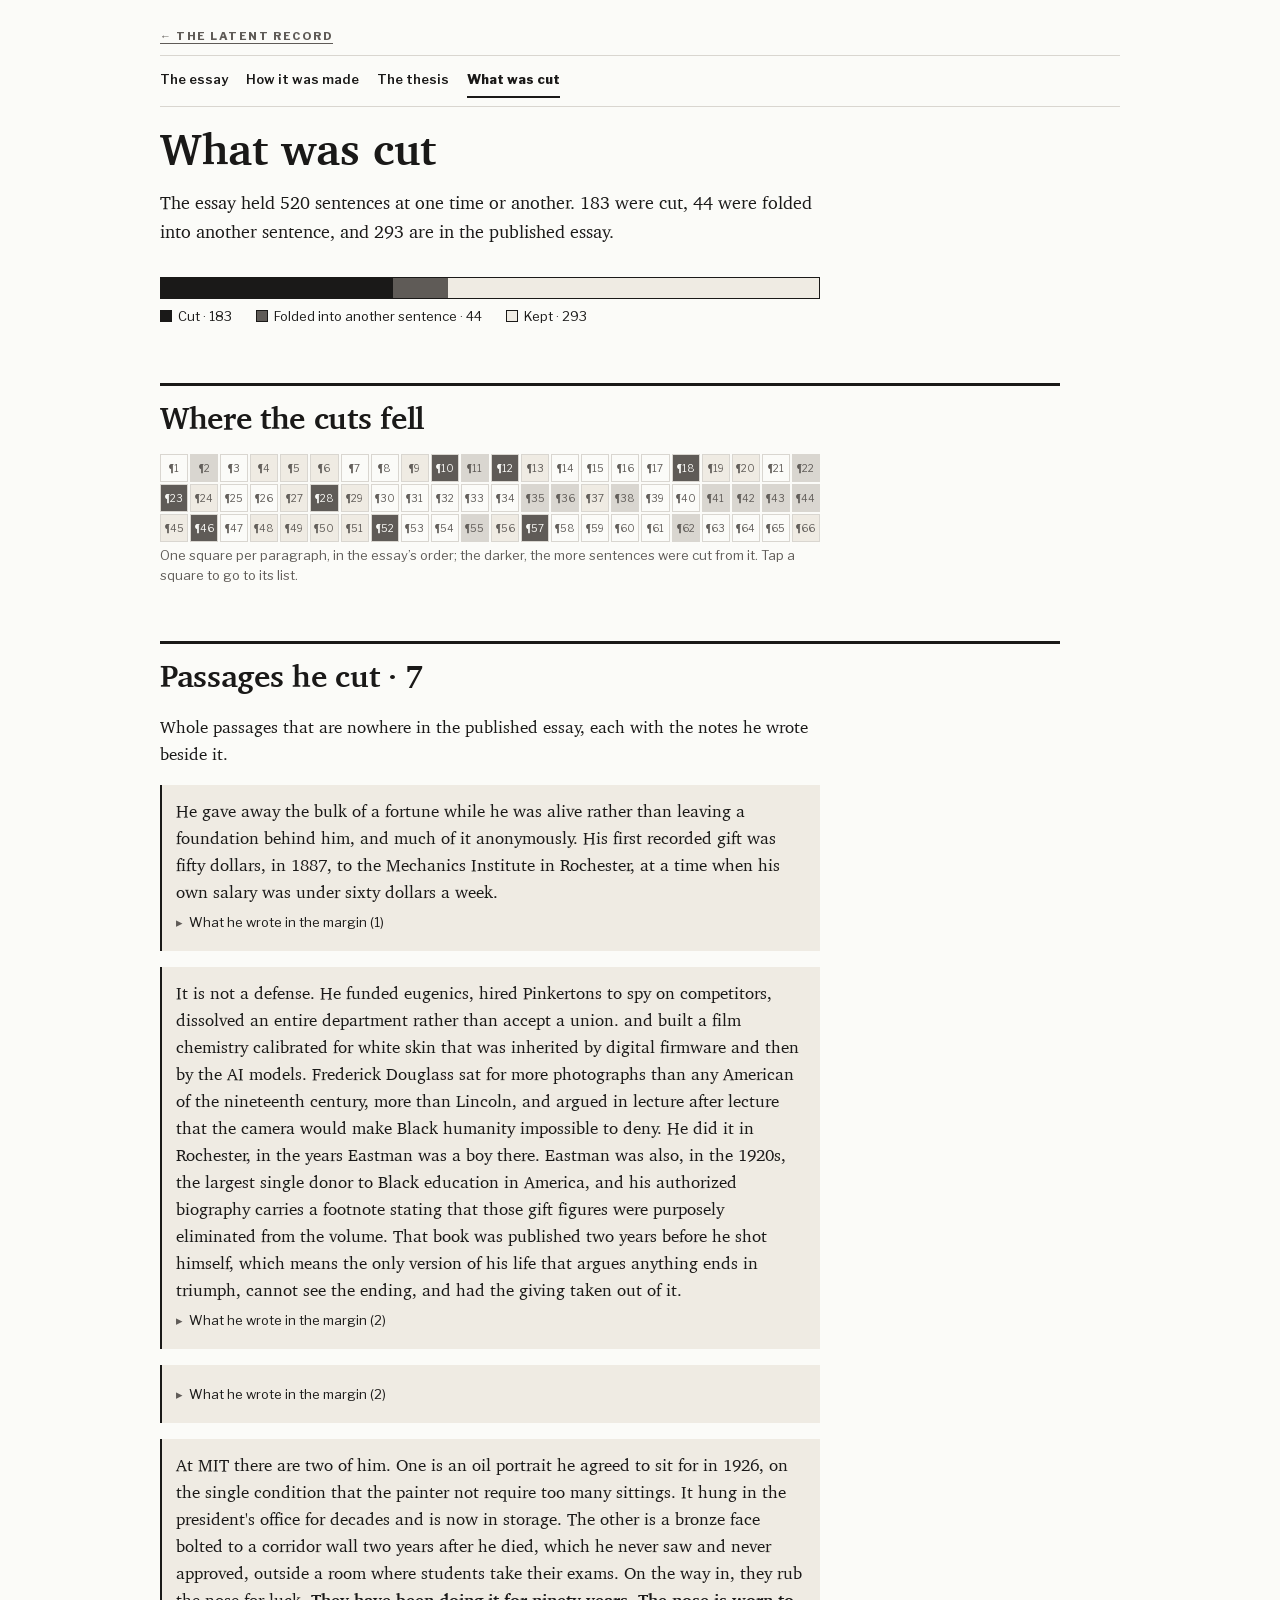
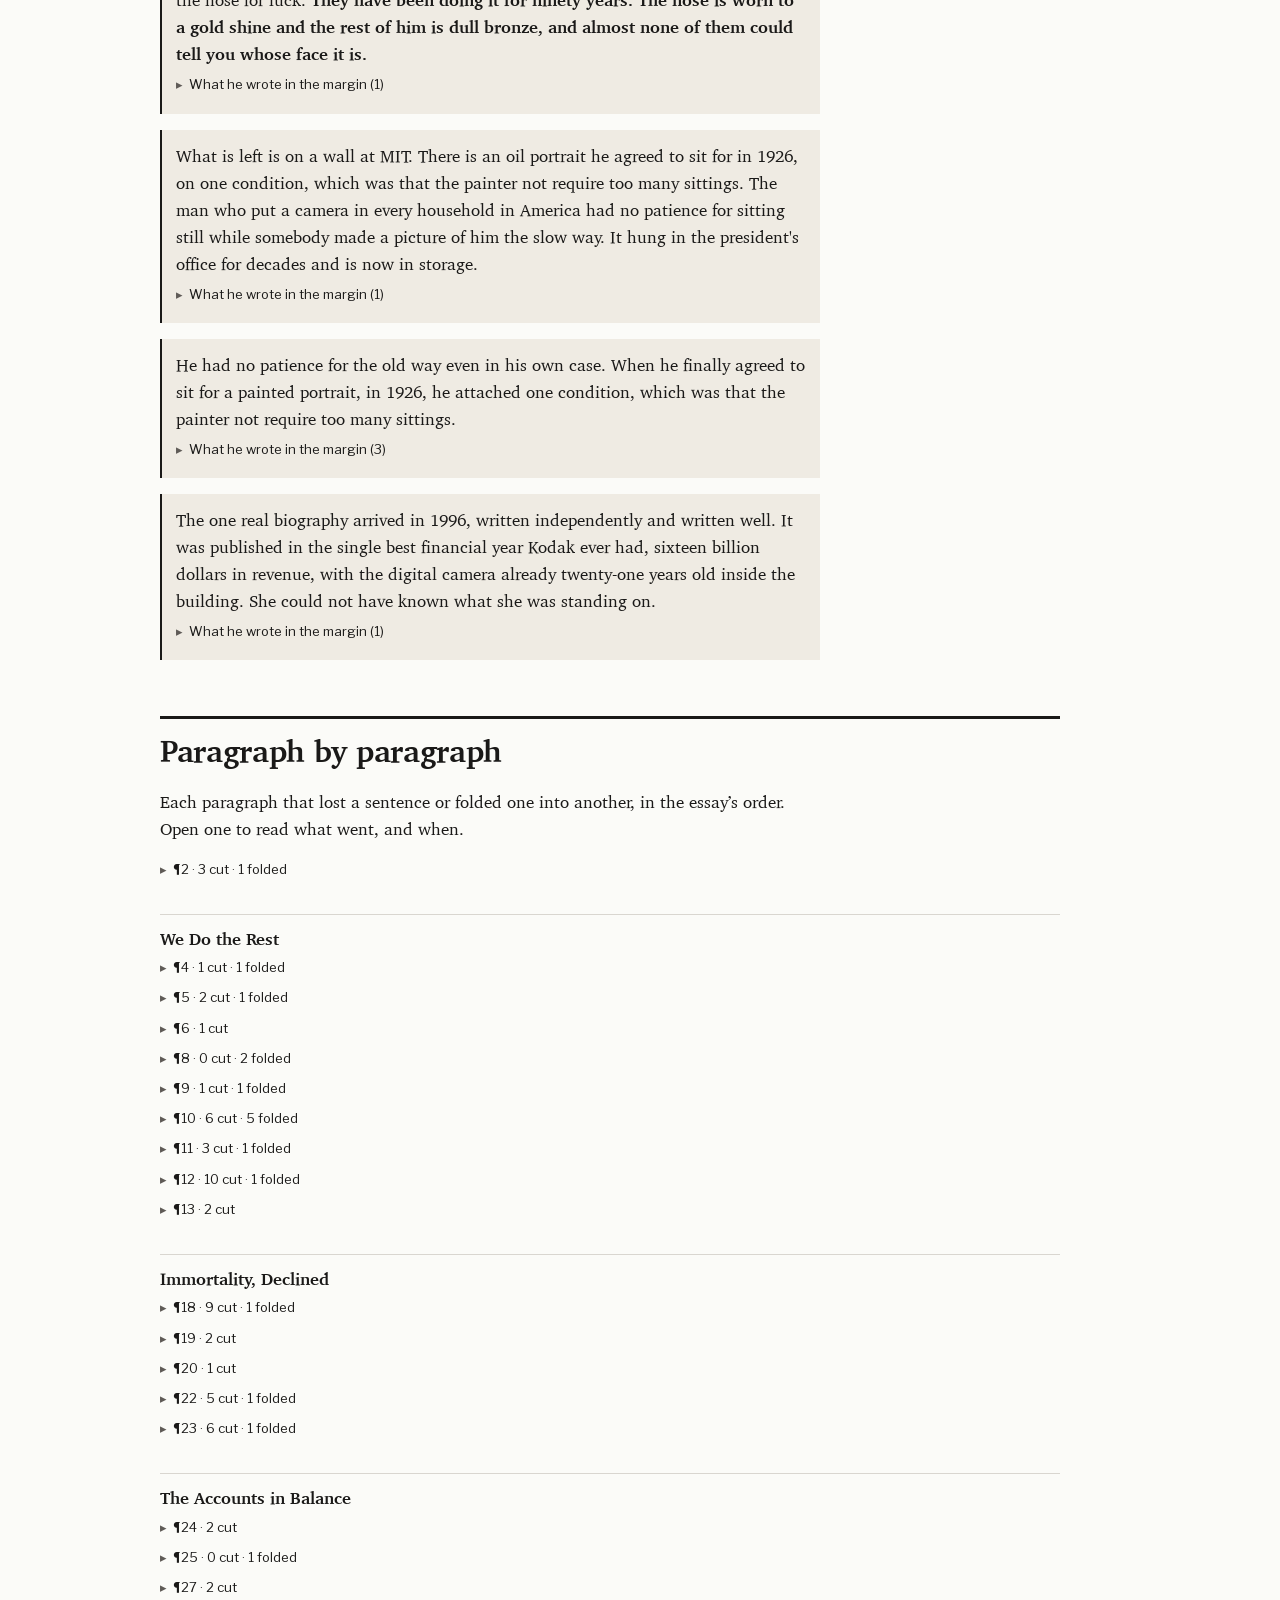
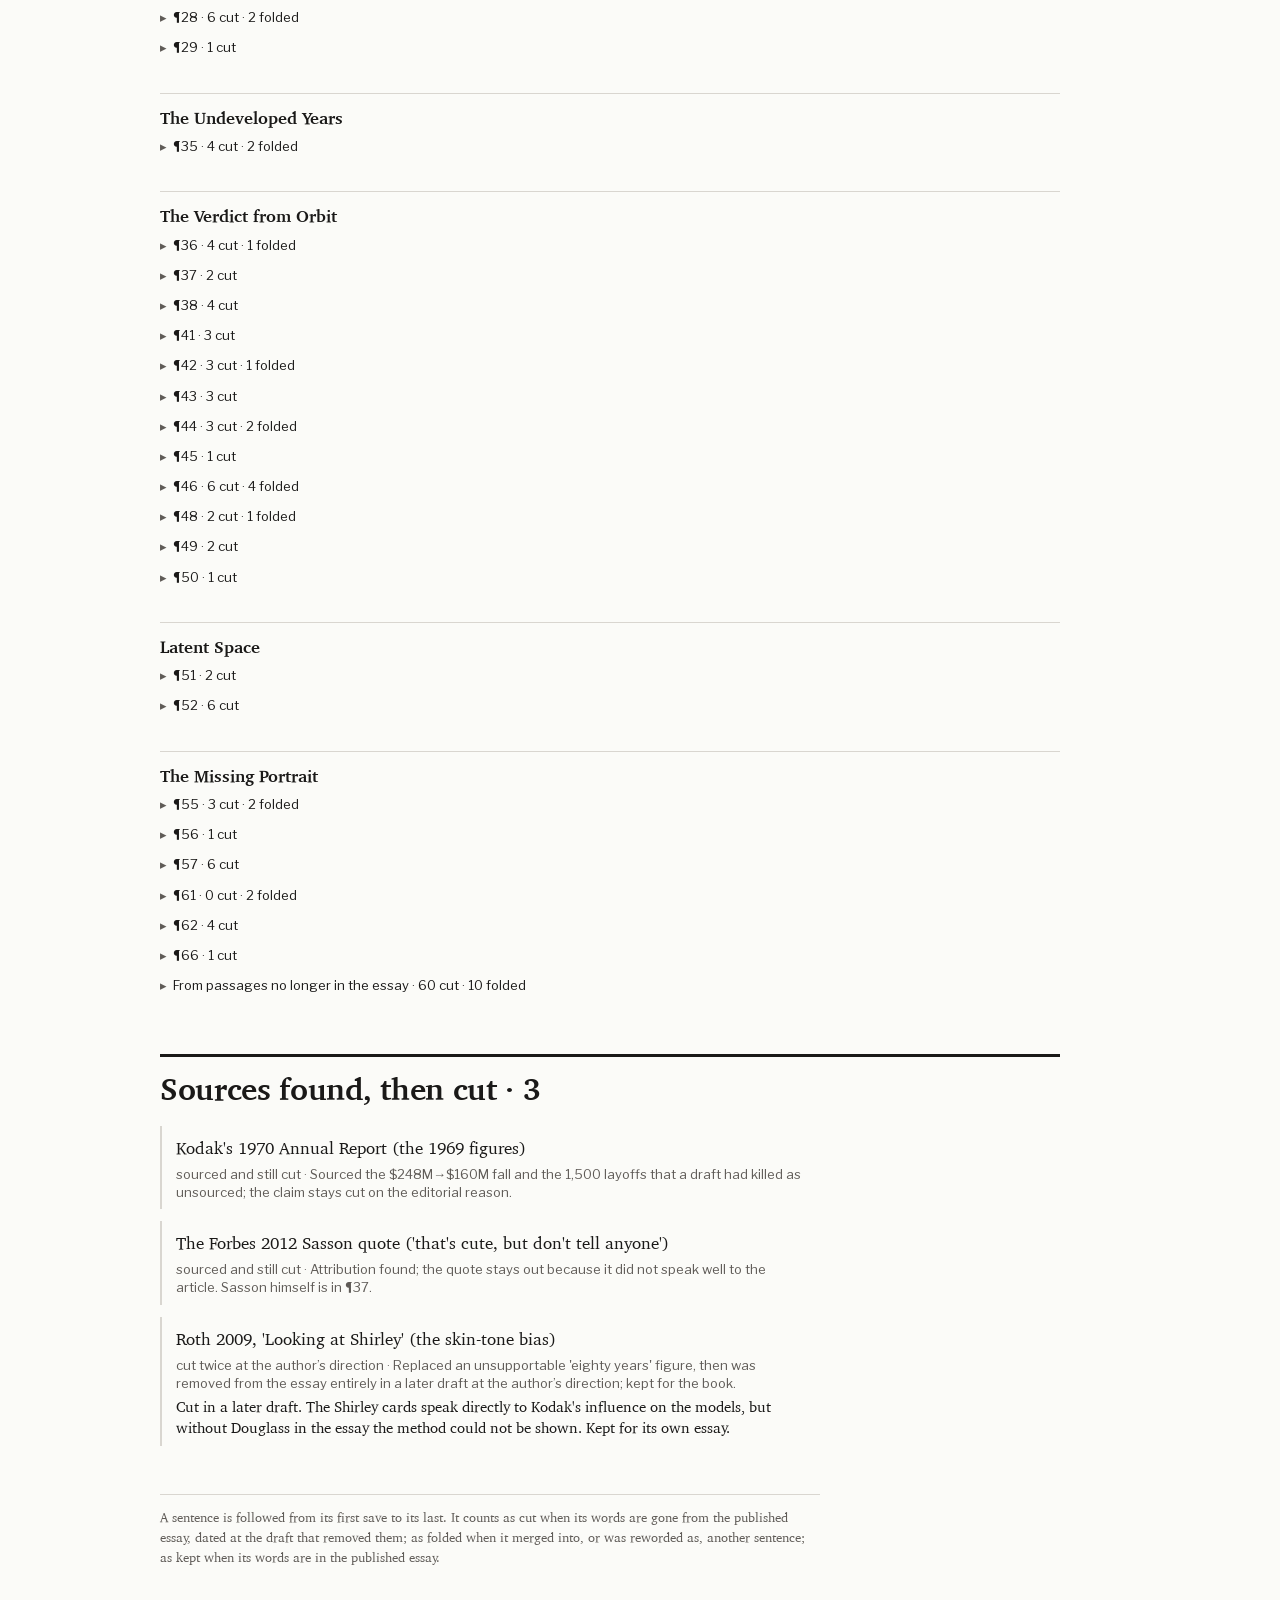
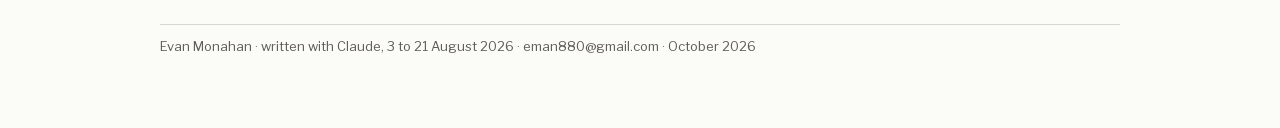
==== cut/index.html @ 2e3db7b7 "Preview for one reader: landing, essay, how it was made, thesis, what was cut Co-Authored-By: Claude" ====
<!doctype html><html lang="en"><head><meta charset="utf-8"><meta name="viewport" content="width=device-width,initial-scale=1,viewport-fit=cover"><title>The Latent Record: What was cut</title><meta name="robots" content="noindex,nofollow"><meta name="description" content="An essay about George Eastman, written with Claude, shown as it was made: every draft, every note, every cut."><meta property="og:title" content="The Latent Record"><meta property="og:description" content="An essay about George Eastman, written with Claude, shown as it was made: every draft, every note, every cut."><meta property="og:type" content="website"><meta property="og:image" content="https://evmonaha880.github.io/latent-record-preview/og.jpg"><meta property="og:image:width" content="1200"><meta property="og:image:height" content="630"><meta name="twitter:card" content="summary_large_image"><link rel="icon" href="data:image/svg+xml,%3Csvg xmlns=%22http://www.w3.org/2000/svg%22 viewBox=%220 0 32 32%22%3E%3Crect width=%2232%22 height=%2232%22 rx=%226%22 fill=%22%23A12A22%22/%3E%3Cpath d=%22M9 7h5v14h9v4H9z%22 fill=%22%23fff%22/%3E%3C/svg%3E"><link rel="stylesheet" href="../fonts/lf.css"><link rel="stylesheet" href="../css/site-old.css"><link rel="stylesheet" href="../css/side.css"></head><body><div class="sidewrap"><div class="kick"><a href="../index.html">← The Latent Record</a></div><nav class="pages" aria-label="Pages of this site"><a href="../essay/">The essay</a><a href="../how/">How it was made</a><a href="../thesis/">The thesis</a><a href="index.html" aria-current="page">What was cut</a></nav><main class="page pg-cut" id="pg-cut">
<h1>What was cut</h1>
<p class="lede">The essay held 520 sentences at one time or another. 183 were cut, 44 were folded into another sentence, and 293 are in the published essay.</p>
<div class="fates" role="img" aria-label="183 cut, 44 folded into another sentence, 293 kept"><div class="barx"><span class="f-cut" style="width:35.19%"></span><span class="f-fold" style="width:8.46%"></span><span class="f-kept" style="width:56.35%"></span></div><div class="key"><span><i class="f-cut"></i>Cut · 183</span><span><i class="f-fold"></i>Folded into another sentence · 44</span><span><i class="f-kept"></i>Kept · 293</span></div></div>
<h2 id="map">Where the cuts fell</h2><div class="heat"><a class="h0" aria-disabled="true" title="¶1: nothing cut">¶1</a><a class="h2" href="#cut-p2" title="¶2: 3 cut">¶2</a><a class="h0" aria-disabled="true" title="¶3: nothing cut">¶3</a><a class="h1" href="#cut-p4" title="¶4: 1 cut">¶4</a><a class="h1" href="#cut-p5" title="¶5: 2 cut">¶5</a><a class="h1" href="#cut-p6" title="¶6: 1 cut">¶6</a><a class="h0" aria-disabled="true" title="¶7: nothing cut">¶7</a><a class="h0" href="#cut-p8" title="¶8: 0 cut">¶8</a><a class="h1" href="#cut-p9" title="¶9: 1 cut">¶9</a><a class="h3" href="#cut-p10" title="¶10: 6 cut">¶10</a><a class="h2" href="#cut-p11" title="¶11: 3 cut">¶11</a><a class="h3" href="#cut-p12" title="¶12: 10 cut">¶12</a><a class="h1" href="#cut-p13" title="¶13: 2 cut">¶13</a><a class="h0" aria-disabled="true" title="¶14: nothing cut">¶14</a><a class="h0" aria-disabled="true" title="¶15: nothing cut">¶15</a><a class="h0" aria-disabled="true" title="¶16: nothing cut">¶16</a><a class="h0" aria-disabled="true" title="¶17: nothing cut">¶17</a><a class="h3" href="#cut-p18" title="¶18: 9 cut">¶18</a><a class="h1" href="#cut-p19" title="¶19: 2 cut">¶19</a><a class="h1" href="#cut-p20" title="¶20: 1 cut">¶20</a><a class="h0" aria-disabled="true" title="¶21: nothing cut">¶21</a><a class="h2" href="#cut-p22" title="¶22: 5 cut">¶22</a><a class="h3" href="#cut-p23" title="¶23: 6 cut">¶23</a><a class="h1" href="#cut-p24" title="¶24: 2 cut">¶24</a><a class="h0" href="#cut-p25" title="¶25: 0 cut">¶25</a><a class="h0" aria-disabled="true" title="¶26: nothing cut">¶26</a><a class="h1" href="#cut-p27" title="¶27: 2 cut">¶27</a><a class="h3" href="#cut-p28" title="¶28: 6 cut">¶28</a><a class="h1" href="#cut-p29" title="¶29: 1 cut">¶29</a><a class="h0" aria-disabled="true" title="¶30: nothing cut">¶30</a><a class="h0" aria-disabled="true" title="¶31: nothing cut">¶31</a><a class="h0" aria-disabled="true" title="¶32: nothing cut">¶32</a><a class="h0" aria-disabled="true" title="¶33: nothing cut">¶33</a><a class="h0" aria-disabled="true" title="¶34: nothing cut">¶34</a><a class="h2" href="#cut-p35" title="¶35: 4 cut">¶35</a><a class="h2" href="#cut-p36" title="¶36: 4 cut">¶36</a><a class="h1" href="#cut-p37" title="¶37: 2 cut">¶37</a><a class="h2" href="#cut-p38" title="¶38: 4 cut">¶38</a><a class="h0" aria-disabled="true" title="¶39: nothing cut">¶39</a><a class="h0" aria-disabled="true" title="¶40: nothing cut">¶40</a><a class="h2" href="#cut-p41" title="¶41: 3 cut">¶41</a><a class="h2" href="#cut-p42" title="¶42: 3 cut">¶42</a><a class="h2" href="#cut-p43" title="¶43: 3 cut">¶43</a><a class="h2" href="#cut-p44" title="¶44: 3 cut">¶44</a><a class="h1" href="#cut-p45" title="¶45: 1 cut">¶45</a><a class="h3" href="#cut-p46" title="¶46: 6 cut">¶46</a><a class="h0" aria-disabled="true" title="¶47: nothing cut">¶47</a><a class="h1" href="#cut-p48" title="¶48: 2 cut">¶48</a><a class="h1" href="#cut-p49" title="¶49: 2 cut">¶49</a><a class="h1" href="#cut-p50" title="¶50: 1 cut">¶50</a><a class="h1" href="#cut-p51" title="¶51: 2 cut">¶51</a><a class="h3" href="#cut-p52" title="¶52: 6 cut">¶52</a><a class="h0" aria-disabled="true" title="¶53: nothing cut">¶53</a><a class="h0" aria-disabled="true" title="¶54: nothing cut">¶54</a><a class="h2" href="#cut-p55" title="¶55: 3 cut">¶55</a><a class="h1" href="#cut-p56" title="¶56: 1 cut">¶56</a><a class="h3" href="#cut-p57" title="¶57: 6 cut">¶57</a><a class="h0" aria-disabled="true" title="¶58: nothing cut">¶58</a><a class="h0" aria-disabled="true" title="¶59: nothing cut">¶59</a><a class="h0" aria-disabled="true" title="¶60: nothing cut">¶60</a><a class="h0" href="#cut-p61" title="¶61: 0 cut">¶61</a><a class="h2" href="#cut-p62" title="¶62: 4 cut">¶62</a><a class="h0" aria-disabled="true" title="¶63: nothing cut">¶63</a><a class="h0" aria-disabled="true" title="¶64: nothing cut">¶64</a><a class="h0" aria-disabled="true" title="¶65: nothing cut">¶65</a><a class="h1" href="#cut-p66" title="¶66: 1 cut">¶66</a></div><p class="heatcap">One square per paragraph, in the essay’s order; the darker, the more sentences were cut from it. Tap a square to go to its list.</p>
<h2 id="passages">Passages he cut · 7</h2>
<p>Whole passages that are nowhere in the published essay, each with the notes he wrote beside it.</p>
<article class="passage card"><p>He gave away the bulk of a fortune while he was alive rather than leaving a foundation behind him, and much of it anonymously. His first recorded gift was fifty dollars, in 1887, to the Mechanics Institute in Rochester, at a time when his own salary was under sixty dollars a week.</p><details><summary>What he wrote in the margin (1)</summary><div class="margin" style="display:block"><div class="e"><div class="l">The author’s note <span>4 August, 12:29</span></div><div class="t">What did his future gifts to RIT look like? what did RIT go on to do in terms of breakthroughs?</div></div></div></details></article>
<article class="passage card"><p>It is not a defense. He funded eugenics, hired Pinkertons to spy on competitors, dissolved an entire department rather than accept a union. and built a film chemistry calibrated for white skin that was inherited by digital firmware and then by the AI models. Frederick Douglass sat for more photographs than any American of the nineteenth century, more than Lincoln, and argued in lecture after lecture that the camera would make Black humanity impossible to deny. He did it in Rochester, in the years Eastman was a boy there. Eastman was also, in the 1920s, the largest single donor to Black education in America, and his authorized biography carries a footnote stating that those gift figures were purposely eliminated from the volume. That book was published two years before he shot himself, which means the only version of his life that argues anything ends in triumph, cannot see the ending, and had the giving taken out of it.</p><details><summary>What he wrote in the margin (2)</summary><div class="margin" style="display:block"><div class="e"><div class="l">The author’s note <span>4 August, 12:46</span></div><div class="t">We need to introduce Douglas first then talk aobut the film chemistry. how much were people aware of this issue back then? how about tuskeegee gap in his book?</div></div><div class="e"><div class="l">The author’s note <span>4 August, 12:47</span></div><div class="t">lead with the fact Douglas was a rochesterian</div></div></div></details></article>
<article class="passage card"><p></p><details><summary>What he wrote in the margin (2)</summary><div class="margin" style="display:block"><div class="e"><div class="l">The author’s note <span>4 August, 12:49</span></div><div class="t">we need to discuss that Brayer, the definitive biography of him was published in 1996 - Kodak was performing well financially but the cracks digital was exposing were rapidly expanding (not sure if that is an accurate portryal but the point is she did not have the full context of digital yet)</div></div><div class="e birth" data-id="b27"><div class="l">The author’s note, in the one-pager <span>3 August, 20:36</span></div><div class="t">the modern biography released in 1996 when digital was rounding into full form</div></div></div></details></article>
<article class="passage card"><p>At MIT there are two of him. One is an oil portrait he agreed to sit for in 1926, on the single condition that the painter not require too many sittings. It hung in the president&#x27;s office for decades and is now in storage. The other is a bronze face bolted to a corridor wall two years after he died, which he never saw and never approved, outside a room where students take their exams. On the way in, they rub the nose for luck. <strong>They have been doing it for ninety years. The nose is worn to a gold shine and the rest of him is dull bronze, and almost none of them could tell you whose face it is.</strong></p><details><summary>What he wrote in the margin (1)</summary><div class="margin" style="display:block"><div class="e"><div class="l">The author’s note <span>4 August, 14:55</span></div><div class="t">THe man responsible for photography likely had limited patience for this art form</div></div></div></details></article>
<article class="passage card"><p>What is left is on a wall at MIT. There is an oil portrait he agreed to sit for in 1926, on one condition, which was that the painter not require too many sittings. The man who put a camera in every household in America had no patience for sitting still while somebody made a picture of him the slow way. It hung in the president&#x27;s office for decades and is now in storage.</p><details><summary>What he wrote in the margin (1)</summary><div class="margin" style="display:block"><div class="e"><div class="l">The author’s note <span>4 August, 15:14</span></div><div class="t">don&#x27;t think we need to portrait but will wait to see what /story says</div></div></div></details></article>
<article class="passage card"><p>He had no patience for the old way even in his own case. When he finally agreed to sit for a painted portrait, in 1926, he attached one condition, which was that the painter not require too many sittings.</p><details><summary>What he wrote in the margin (3)</summary><div class="margin" style="display:block"><div class="e"><div class="l">The author’s note <span>19 August, 13:13</span></div><div class="t">remove this sentence entirely</div></div><div class="e"><div class="l">The author’s note <span>19 August, 13:14</span></div><div class="t">remove this paragraph entirely</div></div><div class="e"><div class="l">The author’s note <span>19 August, 13:20</span></div><div class="t">remove this paragraph entirely</div></div></div></details></article>
<article class="passage card"><p>The one real biography arrived in 1996, written independently and written well. It was published in the single best financial year Kodak ever had, sixteen billion dollars in revenue, with the digital camera already twenty-one years old inside the building. She could not have known what she was standing on.</p><details><summary>What he wrote in the margin (1)</summary><div class="margin" style="display:block"><div class="e"><div class="l">The author’s note <span>19 August, 13:45</span></div><div class="t">this biography does not see how rapidly digital would destroy kodak</div></div></div></details></article>
<h2 id="by-paragraph">Paragraph by paragraph</h2>
<p>Each paragraph that lost a sentence or folded one into another, in the essay’s order. Open one to read what went, and when.</p>
<article class="cutpara" id="cut-p2"><details><summary>¶2 · 3 cut · 1 folded</summary><p class="b"><a href="../essay/index.html#p2">Open ¶2 in the essay</a></p><ul class="cutlist"><li data-cut="2026-08-04T13:31:20"><span class="t">Everyone knows the Kodak story.</span><span class="b">Written 3 August, 22:17 · cut in Draft 2, 4 August, 13:31 · <a href="../essay/index.html#p2">See the draft</a></span></li><li data-cut="2026-08-19T14:19:39"><span class="t">There is a version of the Kodak story almost everyone knows.</span><span class="b">Written 4 August, 13:31 · cut in Draft 3, 19 August, 14:19 · <a href="../essay/index.html#p2">See the draft</a></span></li><li data-cut="2026-08-20T14:21:39"><span class="t">His name was George Eastman, <s>founder of Kodak</s>.</span><span class="b">Written 20 August, 11:17 · cut in Draft 5, 20 August, 14:21 · <a href="../essay/index.html#p2">See the draft</a></span></li><li><span class="t">His name was George Eastman, and the word he invented swallowed him.</span><span class="b">Folded into another sentence, 20 August, 11:17: “His name was George Eastman, <s>and the word he invented swallowed him.</s> He coined &quot;Kodak&quot; in 1888 because he wanted a name that meant nothing in any language and could not be misspelled, and he built it into one of the most recognized words on earth.”</span></li></ul></details></article>
<h3 class="secname">We Do the Rest</h3>
<article class="cutpara" id="cut-p4"><details><summary>¶4 · 1 cut · 1 folded</summary><p class="b"><a href="../essay/index.html#p4">Open ¶4 in the essay</a></p><ul class="cutlist"><li data-cut="2026-08-20T14:21:39"><span class="t">He had no schooling past fourteen and no training in chemistry at all.</span><span class="b">Written 19 August, 14:19 · cut in Draft 4, 20 August, 14:21 · <a href="../essay/index.html#p4">See the draft</a></span></li><li><span class="t">He leaned on it for the rest of his life.</span><span class="b">Folded into another sentence, 20 August, 12:55: “<s>The curriculum his father had sold in a classroom: accounts, margins, the discipline of the balanced book.</s> He leaned on it for the rest of his life.”</span></li></ul></details></article>
<article class="cutpara" id="cut-p5"><details><summary>¶5 · 2 cut · 1 folded</summary><p class="b"><a href="../essay/index.html#p5">Open ¶5 in the essay</a></p><ul class="cutlist"><li data-cut="2026-08-04T13:31:20"><span class="t">He not only built the machinery of memory.</span><span class="b">Written 3 August, 22:17 · cut while it was part of a longer paragraph, 4 August, 13:31</span></li><li data-cut="2026-08-19T14:19:39"><span class="t">George Eastman did not invent the camera.</span><span class="b">Written 3 August, 22:17 · cut in Draft 1, 19 August, 14:19 · <a href="../essay/index.html#p5">See the draft</a></span></li><li><span class="t">A photograph was a commission and a ceremony, and the person in front of the lens was almost never the person who owned the machine.</span><span class="b">Folded into another sentence, 20 August, 11:22: “In his own telling, one did not take a camera anywhere in those days, one accompanied the outfit: a camera the size of a soap box, a tripod strong and heavy enough to support a bungalow, a dark-tent, glass plates, and a bath of silver nitrate, which he called the most awkward companion imaginable <s>on a journey after it leaked in his trunk and ruined his clothes.</s> A photograph was a commission and a ceremony, and the person in front of the lens was almost never the person who owned the machine.”</span></li></ul></details></article>
<article class="cutpara" id="cut-p6"><details><summary>¶6 · 1 cut</summary><p class="b"><a href="../essay/index.html#p6">Open ¶6 in the essay</a></p><ul class="cutlist"><li data-cut="2026-08-19T14:19:39"><span class="t">By 1900 he was selling a camera to children for a dollar.</span><span class="b">Written 3 August, 22:17 · cut in Draft 1, 19 August, 14:19 · <a href="../essay/index.html#p6">See the draft</a></span></li></ul></details></article>
<article class="cutpara" id="cut-p8"><details><summary>¶8 · 0 cut · 2 folded</summary><p class="b"><a href="../essay/index.html#p8">Open ¶8 in the essay</a></p><ul class="cutlist"><li><span class="t">By 1927 Kodak employed more than twenty thousand people, ten thousand of them in Rochester, and held <strong>eighty-five percent of the American film market, eighty million rolls a year</strong>.</span><span class="b">Folded into another sentence, 19 August, 14:19: “By 1927 the company from Rochester, New York was a global power: more than twenty thousand employees, ten thousand of them at home, factories in England, France, Germany, Canada, and Australia, and <strong>eighty-five percent of the American film market, eighty million rolls a year.</strong> Two thirds of the release prints in American movie theatres were struck on Kodak stock, and more than half of everything Hollywood shot in the first place was Kodak negative.”</span></li><li><span class="t">There were factories in England, France, Germany, Canada, and Australia.</span><span class="b">Folded into another sentence, 19 August, 14:19: “By 1927 the company from Rochester, New York was a global power: more than twenty thousand employees, ten thousand of them at home, factories in England, France, Germany, Canada, and Australia, and <strong>eighty-five percent of the American film market, eighty million rolls a year.</strong> Two thirds of the release prints in American movie theatres were struck on Kodak stock, and more than half of everything Hollywood shot in the first place was Kodak negative.”</span></li></ul></details></article>
<article class="cutpara" id="cut-p9"><details><summary>¶9 · 1 cut · 1 folded</summary><p class="b"><a href="../essay/index.html#p9">Open ¶9 in the essay</a></p><ul class="cutlist"><li data-cut="2026-08-19T14:19:39"><span class="t">He had no wife, no children, and no heirs.</span><span class="b">Written 4 August, 15:01 · cut in Draft 3, 19 August, 14:19 · <a href="../essay/index.html#p9">See the draft</a></span></li><li><span class="t">He had no wife and no children.</span><span class="b">Folded into another sentence, 20 August, 11:27: “At the north edge of Rochester he built Kodak Park to make all of it, and it was less a factory than a small state: its own power plant, its own fire brigade, its own railway, eventually thirteen hundred acres and more than a hundred and fifty buildings, and later, in a basement, a nuclear device for testing materials <s>that the public did not learn about until 2012.</s> He had no wife and no children.”</span></li></ul></details></article>
<article class="cutpara" id="cut-p10"><details><summary>¶10 · 6 cut · 5 folded</summary><p class="b"><a href="../essay/index.html#p10">Open ¶10 in the essay</a></p><ul class="cutlist"><li data-cut="2026-08-19T14:19:39"><span class="t">He made a life into something you keep, and he made seeing into something anyone could hold.</span><span class="b">Written 3 August, 22:17 · cut in Draft 3, 19 August, 14:19 · <a href="../essay/index.html#p10">See the draft</a></span></li><li data-cut="2026-08-19T14:19:39"><span class="t">The X-ray.</span><span class="b">Written 4 August, 13:31 · cut in Draft 3, 19 August, 14:19 · <a href="../essay/index.html#p10">See the draft</a></span></li><li data-cut="2026-08-19T14:19:39"><span class="t">The microfilmed record.</span><span class="b">Written 4 August, 13:31 · cut in Draft 3, 19 August, 14:19 · <a href="../essay/index.html#p10">See the draft</a></span></li><li data-cut="2026-08-19T14:19:39"><span class="t">The news picture that ended an argument.</span><span class="b">Written 4 August, 13:31 · cut in Draft 3, 19 August, 14:19 · <a href="../essay/index.html#p10">See the draft</a></span></li><li data-cut="2026-08-19T14:19:39"><span class="t">The surface of the moon.</span><span class="b">Written 4 August, 13:31 · cut in Draft 3, 19 August, 14:19 · <a href="../essay/index.html#p10">See the draft</a></span></li><li data-cut="2026-08-20T14:21:39"><span class="t">What the work bought was a family album.</span><span class="b">Written 4 August, 13:31 · cut in Draft 6, 20 August, 14:21 · <a href="../essay/index.html#p10">See the draft</a></span></li><li><span class="t">It was the X-ray: Kodak sold the first capture medium designed for X-rays in 1896, months after the rays were discovered.</span><span class="b">Folded into another sentence, 19 August, 15:39: “It was the X-ray: <s>Kodak sold the first capture medium designed for X-rays in 1896, months after the rays were discovered.</s> It was the film in Robert Capa&#x27;s cameras in the surf at Omaha Beach, and in the little Bell &amp; Howell that Abraham Zapruder pointed at the President&#x27;s motorcade.”</span></li><li><span class="t">When Hillary and Tenzing reached the summit of Everest in 1953, the proof came down the mountain on Kodachrome.</span><span class="b">Folded into another sentence, 19 August, 15:39: “It was the X-ray: <s>Kodak sold the first capture medium designed for X-rays in 1896, months after the rays were discovered.</s> It was the film in Robert Capa&#x27;s cameras in the surf at Omaha Beach, <s>and in the little Bell &amp; Howell that Abraham Zapruder pointed at the President&#x27;s motorcade.</s> When Hillary and Tenzing reached the summit of Everest in 1953, the proof came down the mountain on Kodachrome.”</span></li><li><span class="t">It was the film in Robert Capa&#x27;s two cameras in the surf at Omaha Beach on the morning of D-Day, where eleven frames survived to become the way the landing is remembered.</span><span class="b">Folded into another sentence, 19 August, 18:43: “It was the film in Robert Capa&#x27;s two cameras in the surf at Omaha Beach on the morning of D-Day, <s>where eleven frames survived to become the way the landing is remembered.</s> Thirteen months later, in the New Mexico desert before dawn, more than fifty cameras stood aimed at a steel tower, two dozen of them loaded with Kodachrome, and when the first atomic bomb went off at Trinity it was Kodak film that caught it, a hundred thousand frames of the fireball climbing, the frames physicists used to measure what they had made.”</span></li><li><span class="t">And when Armstrong and Aldrin walked on the Moon, every picture they made was on film coated in Rochester.</span><span class="b">Folded into another sentence, 19 August, 18:44: “When Hillary and Tenzing reached the summit of Everest in 1953, the proof came down the mountain on Kodachrome, a<s>nd it points one way only: there is no photograph of Hillary up there, because Tenzing had never worked a camera and the summit was no place to learn.</s> And when Armstrong and Aldrin walked on the Moon, every picture they made was on film coated in Rochester.”</span></li><li><span class="t">Nearly all of them show Aldrin, because Armstrong held the camera, so the first man on the moon appears mainly as a reflection in his partner&#x27;s gold visor.</span><span class="b">Folded into another sentence, 19 August, 18:45: “<s>Nearly all of them show Aldrin, because Armstrong held the camera, so the first man on the moon appears mainly as a reflection in his partner&#x27;s gold visor.</s> Underneath all of it sat the ordinary human assumption, which nobody had before him and everybody has now, that you can believe a thing you have seen a picture of.”</span></li></ul></details></article>
<article class="cutpara" id="cut-p11"><details><summary>¶11 · 3 cut · 1 folded</summary><p class="b"><a href="../essay/index.html#p11">Open ¶11 in the essay</a></p><ul class="cutlist"><li data-cut="2026-08-04T13:31:20"><span class="t"><strong>The razor-and-blades model was Eastman&#x27;s, and the man it is named after never ran it.</strong></span><span class="b">Written 3 August, 22:17 · cut in Draft 2, 4 August, 13:31 · <a href="../essay/index.html#p11">See the draft</a></span></li><li data-cut="2026-08-20T13:30:55"><span class="t">Keep the sentence in mind, though.</span><span class="b">Written 20 August, 12:48 · cut in Draft 6, 20 August, 13:30 · <a href="../essay/index.html#p11">See the draft</a></span></li><li data-cut="2026-08-20T13:30:55"><span class="t">It comes back later in this story, pointed the other way.</span><span class="b">Written 20 August, 12:48 · cut in Draft 6, 20 August, 13:30 · <a href="../essay/index.html#p11">See the draft</a></span></li><li><span class="t">King Gillette, who gets the credit, never did this.</span><span class="b">Folded into another sentence, 4 August, 15:01: “Eastman was running it in 1888 and wrote it down plainly: <em>&quot;Before the camera is dead, we ought to make at least as much from the film used in it as from the camera itself, probably more.&quot;</em> King Gillette, who gets the credit, never did this.”</span></li></ul></details></article>
<article class="cutpara" id="cut-p12"><details><summary>¶12 · 10 cut · 1 folded</summary><p class="b"><a href="../essay/index.html#p12">Open ¶12 in the essay</a></p><ul class="cutlist"><li data-cut="2026-08-04T13:31:20"><span class="t">The rest followed from owning the film.</span><span class="b">Written 3 August, 22:17 · cut in Draft 2, 4 August, 13:31 · <a href="../essay/index.html#p12">See the draft</a></span></li><li data-cut="2026-08-04T13:31:20"><span class="t">Thomas Edison had handed him the opening.</span><span class="b">Written 3 August, 22:17 · cut in Draft 2, 4 August, 13:31 · <a href="../essay/index.html#p12">See the draft</a></span></li><li data-cut="2026-08-04T13:31:20"><span class="t">Shown the new transparent film in 1889, Edison shouted at his laboratory to work like hell, then spent years defending the movies as a peep-show cabinet you looked into one person at a time.</span><span class="b">Written 3 August, 22:17 · cut in Draft 2, 4 August, 13:31 · <a href="../essay/index.html#p12">See the draft</a></span></li><li data-cut="2026-08-04T13:31:20"><span class="t">Eastman saw what Edison did not: that the machines and the pictures would matter less than the stock they ran on, and that whoever supplied the film would own the industry no matter who owned the cameras.</span><span class="b">Written 3 August, 22:17 · cut in Draft 2, 4 August, 13:31 · <a href="../essay/index.html#p12">See the draft</a></span></li><li data-cut="2026-08-04T13:31:20"><span class="t">Edison invented cinema&#x27;s raw material.</span><span class="b">Written 3 August, 22:17 · cut in Draft 2, 4 August, 13:31 · <a href="../essay/index.html#p12">See the draft</a></span></li><li data-cut="2026-08-04T13:31:20"><span class="t">Eastman invented none of it and taxed all of it, by the foot.</span><span class="b">Written 3 August, 22:17 · cut in Draft 2, 4 August, 13:31 · <a href="../essay/index.html#p12">See the draft</a></span></li><li data-cut="2026-08-04T13:31:20"><span class="t">That is most of why you know one of those names and not the other.</span><span class="b">Written 3 August, 22:17 · cut in Draft 2, 4 August, 13:31 · <a href="../essay/index.html#p12">See the draft</a></span></li><li data-cut="2026-08-04T14:27:37"><span class="t">In private he judged Edison hopeless about money; in public he called him a phenomenal mind.</span><span class="b">Written 3 August, 22:17 · cut in Draft 3, 4 August, 14:27 · <a href="../essay/index.html#p12">See the draft</a></span></li><li data-cut="2026-08-04T15:01:07"><span class="t">He was a man of action rather than of reputation, and he left the credit on the table over and over for forty years.</span><span class="b">Written 4 August, 13:31 · cut in Draft 4, 4 August, 15:01 · <a href="../essay/index.html#p12">See the draft</a></span></li><li data-cut="2026-08-19T14:19:39"><span class="t">The credit went elsewhere again with the movies, and he did not seem to mind.</span><span class="b">Written 4 August, 13:31 · cut in Draft 5, 19 August, 14:19 · <a href="../essay/index.html#p12">See the draft</a></span></li><li><span class="t">The film inside it came from Rochester.</span><span class="b">Folded into another sentence, 19 August, 14:19: “But his Kinetoscope was a cabinet you stooped over and looked into, one person at a time, a novelty to be defended rather than an industry to be built, and the Kodak film inside it came from Rochester.”</span></li></ul></details></article>
<article class="cutpara" id="cut-p13"><details><summary>¶13 · 2 cut</summary><p class="b"><a href="../essay/index.html#p13">Open ¶13 in the essay</a></p><ul class="cutlist"><li data-cut="2026-08-04T15:01:07"><span class="t">He had filmed them that morning.</span><span class="b">Written 4 August, 14:27 · cut in Draft 2, 4 August, 15:01 · <a href="../essay/index.html#p13">See the draft</a></span></li><li data-cut="2026-08-04T15:01:07"><span class="t">Edison was there, and General Pershing, and the publisher of the New York Times.</span><span class="b">Written 4 August, 14:27 · cut in Draft 2, 4 August, 15:01 · <a href="../essay/index.html#p13">See the draft</a></span></li></ul></details></article>
<h3 class="secname">Immortality, Declined</h3>
<article class="cutpara" id="cut-p18"><details><summary>¶18 · 9 cut · 1 folded</summary><p class="b"><a href="../essay/index.html#p18">Open ¶18 in the essay</a></p><ul class="cutlist"><li data-cut="2026-08-04T14:27:37"><span class="t">May I tell my wife, Maclaurin asked.</span><span class="b">Written 3 August, 22:17 · cut while it was part of a longer paragraph, 4 August, 14:27</span></li><li data-cut="2026-08-04T14:27:37"><span class="t">Well, yes, Eastman said, but no one else.</span><span class="b">Written 3 August, 22:17 · cut while it was part of a longer paragraph, 4 August, 14:27</span></li><li data-cut="2026-08-04T14:27:37"><span class="t">The money that left Rochester, he sent anonymously.</span><span class="b">Written 4 August, 13:31 · cut while it was part of a longer paragraph, 4 August, 14:27</span></li><li data-cut="2026-08-04T14:27:37"><span class="t">May I tell my wife, Maclaurin asked.</span><span class="b">Written 4 August, 13:31 · cut while it was part of a longer paragraph, 4 August, 14:27</span></li><li data-cut="2026-08-04T14:27:37"><span class="t">Well, yes, Eastman said, but no one else.</span><span class="b">Written 4 August, 13:31 · cut while it was part of a longer paragraph, 4 August, 14:27</span></li><li data-cut="2026-08-04T14:27:37"><span class="t">In the university&#x27;s own files he is filed as <strong>Mr. Smith</strong>, in an archivist&#x27;s hand, with the quotation marks already around the name.</span><span class="b">Written 4 August, 13:31 · cut while it was part of a longer paragraph, 4 August, 14:27</span></li><li data-cut="2026-08-04T15:01:07"><span class="t">Two and a half million, Maclaurin said.</span><span class="b">Written 3 August, 22:17 · cut in Draft 2, 4 August, 15:01 · <a href="../essay/index.html#p18">See the draft</a></span></li><li data-cut="2026-08-04T15:01:07"><span class="t">He had never attended MIT.</span><span class="b">Written 4 August, 14:27 · cut in Draft 2, 4 August, 15:01 · <a href="../essay/index.html#p18">See the draft</a></span></li><li data-cut="2026-08-19T14:19:39"><span class="t">Two and a half million, the man said.</span><span class="b">Written 4 August, 15:01 · cut in Draft 3, 19 August, 14:19 · <a href="../essay/index.html#p18">See the draft</a></span></li><li><span class="t">His only condition was that nobody know who sent it.</span><span class="b">Folded into another sentence, 4 August, 14:27: “Eastman said he would send a draft for that amount, on one condition: that nobody know who sent it.”</span></li></ul></details></article>
<article class="cutpara" id="cut-p19"><details><summary>¶19 · 2 cut</summary><p class="b"><a href="../essay/index.html#p19">Open ¶19 in the essay</a></p><ul class="cutlist"><li data-cut="2026-08-20T12:48:46"><span class="t">Four hundred miles away it bought him nothing and cost him his afternoons.</span><span class="b">Written 4 August, 14:27 · cut in Draft 3, 20 August, 12:48 · <a href="../essay/index.html#p19">See the draft</a></span></li><li data-cut="2026-08-20T12:48:46"><span class="t">At home, notoriety was the civic function of the money.</span><span class="b">Written 4 August, 15:01 · cut in Draft 3, 20 August, 12:48 · <a href="../essay/index.html#p19">See the draft</a></span></li></ul></details></article>
<article class="cutpara" id="cut-p20"><details><summary>¶20 · 1 cut</summary><p class="b"><a href="../essay/index.html#p20">Open ¶20 in the essay</a></p><ul class="cutlist"><li data-cut="2026-08-04T14:27:37"><span class="t">Seven years later he explained why, and it was not modesty.</span><span class="b">Written 4 August, 13:31 · cut while it was part of a longer paragraph, 4 August, 14:27</span></li></ul></details></article>
<article class="cutpara" id="cut-p22"><details><summary>¶22 · 5 cut · 1 folded</summary><p class="b"><a href="../essay/index.html#p22">Open ¶22 in the essay</a></p><ul class="cutlist"><li data-cut="2026-08-04T15:01:07"><span class="t">The secret broke because he transferred Kodak stock and the trail was traceable, and because Maclaurin needed the name public to close a matching campaign.</span><span class="b">Written 4 August, 14:27 · cut in Draft 2, 4 August, 15:01 · <a href="../essay/index.html#p22">See the draft</a></span></li><li data-cut="2026-08-04T15:01:07"><span class="t">On January 10, 1920, at a jubilee dinner, he finally said it.</span><span class="b">Written 4 August, 14:27 · cut in Draft 2, 4 August, 15:01 · <a href="../essay/index.html#p22">See the draft</a></span></li><li data-cut="2026-08-04T15:01:07"><span class="t">Five days later Maclaurin was dead.</span><span class="b">Written 4 August, 14:27 · cut in Draft 2, 4 August, 15:01 · <a href="../essay/index.html#p22">See the draft</a></span></li><li data-cut="2026-08-20T14:21:39"><span class="t">The school stayed out of Harvard&#x27;s hands.</span><span class="b">Written 4 August, 14:27 · cut in Draft 4, 20 August, 14:21 · <a href="../essay/index.html#p22">See the draft</a></span></li><li data-cut="2026-08-20T14:42:45"><span class="t"><s>It is</s> the Massachusetts Institute of Technology.</span><span class="b">Written 20 August, 14:33 · cut in Draft 5, 20 August, 14:42 · <a href="../essay/index.html#p22">See the draft</a></span></li><li><span class="t">The draft built the new campus across the Charles and kept the school out of Harvard&#x27;s hands.</span><span class="b">Folded into another sentence, 20 August, 14:42: “The draft built the new campus across the Charles, kept the school out of Harvard&#x27;s hands, and became the Massachusetts Institute of Technology: the school that went on to give the world radar and the guidance that flew men to the Moon, the most consequential technical institution on earth.”</span></li></ul></details></article>
<article class="cutpara" id="cut-p23"><details><summary>¶23 · 6 cut · 1 folded</summary><p class="b"><a href="../essay/index.html#p23">Open ¶23 in the essay</a></p><ul class="cutlist"><li data-cut="2026-08-04T13:31:20"><span class="t">That laboratory went on to produce Kodachrome, and color is what turned a photograph from a record into a memory.</span><span class="b">Written 3 August, 22:17 · cut in Draft 2, 4 August, 13:31 · <a href="../essay/index.html#p23">See the draft</a></span></li><li data-cut="2026-08-04T14:27:37"><span class="t">He had been chasing color for thirty years.</span><span class="b">Written 4 August, 13:31 · cut in Draft 3, 4 August, 14:27 · <a href="../essay/index.html#p23">See the draft</a></span></li><li data-cut="2026-08-04T14:27:37"><span class="t">The laboratory delivered it, as Kodachrome, in 1935.</span><span class="b">Written 4 August, 13:31 · cut in Draft 3, 4 August, 14:27 · <a href="../essay/index.html#p23">See the draft</a></span></li><li data-cut="2026-08-04T14:27:37"><span class="t">He had been dead for three.</span><span class="b">Written 4 August, 13:31 · cut in Draft 3, 4 August, 14:27 · <a href="../essay/index.html#p23">See the draft</a></span></li><li data-cut="2026-08-04T15:01:07"><span class="t">The laboratory delivered Kodachrome in 1935.</span><span class="b">Written 4 August, 14:27 · cut in Draft 4, 4 August, 15:01 · <a href="../essay/index.html#p23">See the draft</a></span></li><li data-cut="2026-08-04T15:01:07"><span class="t"><strong>Eastman had chased color for thirty years and missed the summit of his own field by three.</strong></span><span class="b">Written 4 August, 14:27 · cut in Draft 4, 4 August, 15:01 · <a href="../essay/index.html#p23">See the draft</a></span></li><li><span class="t">Mees built the laboratory.</span><span class="b">Folded into another sentence, 4 August, 15:01</span></li></ul></details></article>
<h3 class="secname">The Accounts in Balance</h3>
<article class="cutpara" id="cut-p24"><details><summary>¶24 · 2 cut</summary><p class="b"><a href="../essay/index.html#p24">Open ¶24 in the essay</a></p><ul class="cutlist"><li data-cut="2026-08-20T12:48:46"><span class="t">After she died he carried her watch in his pocket.</span><span class="b">Written 19 August, 14:19 · cut in Draft 2, 20 August, 12:48 · <a href="../essay/index.html#p24">See the draft</a></span></li><li data-cut="2026-08-20T12:48:46"><span class="t">It stayed there for the remaining twenty-five years of his life.</span><span class="b">Written 19 August, 14:19 · cut in Draft 2, 20 August, 12:48 · <a href="../essay/index.html#p24">See the draft</a></span></li></ul></details></article>
<article class="cutpara" id="cut-p25"><details><summary>¶25 · 0 cut · 1 folded</summary><p class="b"><a href="../essay/index.html#p25">Open ¶25 in the essay</a></p><ul class="cutlist"><li><span class="t">From the street it was a Georgian Revival mansion on East Avenue, the kind of thing any fortune of the age might have raised.</span><span class="b">Folded into another sentence, 20 August, 14:21: “From the street it was a Georgian Revival mansion on East Avenue; underneath, it was a factory, because he had spent his life around nitrate film and chemistry that liked to burn.”</span></li></ul></details></article>
<article class="cutpara" id="cut-p27"><details><summary>¶27 · 2 cut</summary><p class="b"><a href="../essay/index.html#p27">Open ¶27 in the essay</a></p><ul class="cutlist"><li data-cut="2026-08-04T14:27:37"><span class="t">He had watched his mother spend the last two years of her life in a wheelchair, and when she died he said he cried all day and could not have stopped to save his life.</span><span class="b">Written 4 August, 13:31 · cut while it was part of a longer paragraph, 4 August, 14:27</span></li><li data-cut="2026-08-19T14:19:39"><span class="t">He knew exactly what was in front of him.</span><span class="b">Written 4 August, 13:31 · cut in Draft 2, 19 August, 14:19 · <a href="../essay/index.html#p27">See the draft</a></span></li></ul></details></article>
<article class="cutpara" id="cut-p28"><details><summary>¶28 · 6 cut · 2 folded</summary><p class="b"><a href="../essay/index.html#p28">Open ¶28 in the essay</a></p><ul class="cutlist"><li data-cut="2026-08-04T13:31:20"><span class="t">He disappeared, deliberately, from everything he made.</span><span class="b">Written 3 August, 22:17 · cut while it was part of a longer paragraph, 4 August, 13:31</span></li><li data-cut="2026-08-04T13:31:20"><span class="t">From his own gifts.</span><span class="b">Written 3 August, 22:17 · cut while it was part of a longer paragraph, 4 August, 13:31</span></li><li data-cut="2026-08-04T13:31:20"><span class="t">From the biography he commissioned, financed, and edited, which his contemporaries noticed had been stripped of his personal life before it went to press.</span><span class="b">Written 3 August, 22:17 · cut while it was part of a longer paragraph, 4 August, 13:31</span></li><li data-cut="2026-08-04T13:31:20"><span class="t">A second pistol was hidden in the bookcase in case the first one failed.</span><span class="b">Written 3 August, 22:17 · cut while it was part of a longer paragraph, 4 August, 13:31</span></li><li data-cut="2026-08-04T13:31:20"><span class="t">The note read <em>my work is done, why wait.</em></span><span class="b">Written 3 August, 22:17 · cut while it was part of a longer paragraph, 4 August, 13:31</span></li><li data-cut="2026-08-20T12:48:46"><span class="t">He had already gotten what he needed from his own doctor, with a question so ordinary it raised no alarm: *Audley, you&#x27;re always listening to my heart.</span><span class="b">Written 19 August, 14:19 · cut while it was part of a longer paragraph, 20 August, 12:48</span></li><li><span class="t">He laid a wet towel over it to muffle the sound, and shot himself through the mark.</span><span class="b">Folded into another sentence, 19 August, 14:19: “Ninety minutes later he sent the household out, arranged the chairs in his bedroom, opened his shirt to the mark, laid a wet towel over it to muffle the sound, and shot himself through the outline with a Luger automatic.”</span></li><li><span class="t">On the afternoon of March 14, 1932, he signed his will in front of witnesses.</span><span class="b">Folded into another sentence, 20 August, 11:51: “Just where is it?* The doctor thumped it out and traced the outline on his chest. On the afternoon of March 14, 1932, he signed his will in front of witnesses.”</span></li></ul></details></article>
<article class="cutpara" id="cut-p29"><details><summary>¶29 · 1 cut</summary><p class="b"><a href="../essay/index.html#p29">Open ¶29 in the essay</a></p><ul class="cutlist"><li data-cut="2026-08-04T15:01:07"><span class="t">So he arranged this too.</span><span class="b">Written 4 August, 13:31 · cut while it was part of a longer paragraph, 4 August, 15:01</span></li></ul></details></article>
<h3 class="secname">The Undeveloped Years</h3>
<article class="cutpara" id="cut-p35"><details><summary>¶35 · 4 cut · 2 folded</summary><p class="b"><a href="../essay/index.html#p35">Open ¶35 in the essay</a></p><ul class="cutlist"><li data-cut="2026-08-04T13:31:20"><span class="t">Kodak had built it.</span><span class="b">Written 3 August, 22:17 · cut in Draft 2, 4 August, 13:31 · <a href="../essay/index.html#p35">See the draft</a></span></li><li data-cut="2026-08-04T13:31:20"><span class="t"><strong>A photographic laboratory flew to the moon, and Kodak built it.</strong></span><span class="b">Written 3 August, 22:17 · cut in Draft 2, 4 August, 13:31 · <a href="../essay/index.html#p35">See the draft</a></span></li><li data-cut="2026-08-20T12:48:46"><span class="t">Two years later, when Apollo 8 made the picture everyone actually remembers, it was on Kodak film.</span><span class="b">Written 4 August, 13:31 · cut in Draft 5, 20 August, 12:48 · <a href="../essay/index.html#p35">See the draft</a></span></li><li data-cut="2026-08-20T12:48:46"><span class="t">The government cancelled it in September 1961; the bandwidth was not there, and the pictures could only be read out over American ground.</span><span class="b">Written 17 August, 22:30 · cut in Draft 5, 20 August, 12:48 · <a href="../essay/index.html#p35">See the draft</a></span></li><li><span class="t">Kodak built it, and Kodak had built it before.</span><span class="b">Folded into another sentence, 19 August, 13:30: “<s>Kodak built it, and Kodak had built it before.</s> Five years earlier the company had made the payload for SAMOS, a satellite that developed its own film in orbit, scanned the negative with a spot of light, and radioed the picture down so that the film never had to come home at all.”</span></li><li><span class="t">Then in 1963 the whole design was handed quietly across to NASA, and Kodak rebuilt it for the moon: seventy-millimeter film exposed, developed on board, scanned line by line, and sent across two hundred and forty thousand miles.</span><span class="b">Folded into another sentence, 20 August, 12:48: “Kodak built the imaging system for NASA&#x27;s Lunar Orbiter: it exposed seventy-millimeter film, developed it on board by pressing it against a web soaked in chemistry, scanned the negative line by line with a spot of light, and radioed the picture home across two hundred and forty thousand miles.”</span></li></ul></details></article>
<h3 class="secname">The Verdict from Orbit</h3>
<article class="cutpara" id="cut-p36"><details><summary>¶36 · 4 cut · 1 folded</summary><p class="b"><a href="../essay/index.html#p36">Open ¶36 in the essay</a></p><ul class="cutlist"><li data-cut="2026-08-04T13:31:20"><span class="t">The received story is not stupid.</span><span class="b">Written 3 August, 22:17 · cut in Draft 2, 4 August, 13:31 · <a href="../essay/index.html#p36">See the draft</a></span></li><li data-cut="2026-08-04T13:31:20"><span class="t">It is incomplete.</span><span class="b">Written 3 August, 22:17 · cut in Draft 2, 4 August, 13:31 · <a href="../essay/index.html#p36">See the draft</a></span></li><li data-cut="2026-08-04T14:27:37"><span class="t">What the slide leaves out is that Kodak owned the future it declined to build, <strong>and that declining was a choice, made by people in a room, with reasons, and not a failure to notice.</strong></span><span class="b">Written 3 August, 22:17 · cut while it was part of a longer paragraph, 4 August, 14:27</span></li><li data-cut="2026-08-04T14:27:37"><span class="t">The received account is not stupid; it is thirty years long.</span><span class="b">Written 4 August, 13:31 · cut while it was part of a longer paragraph, 4 August, 14:27</span></li><li><span class="t">Film margins were extraordinary and every digital move was self-harm on the balance sheet, so renting rather than building was defensible for about two decades.</span><span class="b">Folded into another sentence, 4 August, 14:27: “Film margins were extraordinary, every digital move was self-harm on the balance sheet, and what Kodak believed it was protecting was twenty thousand jobs, a city, and the best industrial research laboratory in America.”</span></li></ul></details></article>
<article class="cutpara" id="cut-p37"><details><summary>¶37 · 2 cut</summary><p class="b"><a href="../essay/index.html#p37">Open ¶37 in the essay</a></p><ul class="cutlist"><li data-cut="2026-08-04T13:31:20"><span class="t">The company did not miss the future.</span><span class="b">Written 3 August, 22:17 · cut while it was part of a longer paragraph, 4 August, 13:31</span></li><li data-cut="2026-08-04T13:31:20"><span class="t">It built the future and chose to collect rent on it until the rent ran out.</span><span class="b">Written 3 August, 22:17 · cut while it was part of a longer paragraph, 4 August, 13:31</span></li></ul></details></article>
<article class="cutpara" id="cut-p38"><details><summary>¶38 · 4 cut</summary><p class="b"><a href="../essay/index.html#p38">Open ¶38 in the essay</a></p><ul class="cutlist"><li data-cut="2026-08-19T14:19:39"><span class="t">They called it Film-Read-Out-GAMBIT.</span><span class="b">Written 17 August, 22:30 · cut while it was part of a longer paragraph, 19 August, 14:19</span></li><li data-cut="2026-08-19T14:19:39"><span class="t">The Central Intelligence Agency&#x27;s answer was to take the film out and put silicon where the emulsion had been.</span><span class="b">Written 17 August, 22:30 · cut while it was part of a longer paragraph, 19 August, 14:19</span></li><li data-cut="2026-08-19T14:19:39"><span class="t">The government chose the second one.</span><span class="b">Written 17 August, 22:30 · cut while it was part of a longer paragraph, 19 August, 14:19</span></li><li data-cut="2026-08-19T14:19:39"><span class="t">Kodak&#x27;s answer survived another year on paper — the Secretary of Defense approved it in the spring of 1971 — and then on September 23, 1971, Nixon approved the electro-optical satellite and ordered all work on Film-Read-Out-GAMBIT stopped.</span><span class="b">Written 17 August, 22:41 · cut while it was part of a longer paragraph, 19 August, 14:19</span></li></ul></details></article>
<article class="cutpara" id="cut-p41"><details><summary>¶41 · 3 cut</summary><p class="b"><a href="../essay/index.html#p41">Open ¶41 in the essay</a></p><ul class="cutlist"><li data-cut="2026-08-19T14:19:39"><span class="t">He was right about 1957.</span><span class="b">Written 17 August, 22:30 · cut in Draft 2, 19 August, 14:19 · <a href="../essay/index.html#p41">See the draft</a></span></li><li data-cut="2026-08-19T14:19:39"><span class="t">By 1969 his own panel was reporting that the solid-state approach was viable and that the government could commit to it within months.</span><span class="b">Written 17 August, 22:30 · cut in Draft 2, 19 August, 14:19 · <a href="../essay/index.html#p41">See the draft</a></span></li><li data-cut="2026-08-20T13:30:55"><span class="t">The man who had said it could not be done spent his last years on the panel making sure it would be.</span><span class="b">Written 17 August, 22:41 · cut in Draft 4, 20 August, 13:30 · <a href="../essay/index.html#p41">See the draft</a></span></li></ul></details></article>
<article class="cutpara" id="cut-p42"><details><summary>¶42 · 3 cut · 1 folded</summary><p class="b"><a href="../essay/index.html#p42">Open ¶42 in the essay</a></p><ul class="cutlist"><li data-cut="2026-08-17T22:31:42"><span class="t">There is no record of anyone asking the obvious thing.</span><span class="b">Written 4 August, 15:31 · cut while it was part of a longer paragraph, 17 August, 22:31</span></li><li data-cut="2026-08-19T14:19:39"><span class="t">No film, and nothing to catch: no canister coming down over the Pacific under a parachute.</span><span class="b">Written 4 August, 15:31 · cut while it was part of a longer paragraph, 19 August, 14:19</span></li><li data-cut="2026-08-19T14:19:39"><span class="t">In one city in one year there was a filmless camera in a lab, a filmless satellite overhead, and the head of American intelligence in the building.</span><span class="b">Written 4 August, 15:31 · cut while it was part of a longer paragraph, 19 August, 14:19</span></li><li><span class="t">Digital photogr</span><span class="b">Folded into another sentence, 20 August, 12:14</span></li></ul></details></article>
<article class="cutpara" id="cut-p43"><details><summary>¶43 · 3 cut</summary><p class="b"><a href="../essay/index.html#p43">Open ¶43 in the essay</a></p><ul class="cutlist"><li data-cut="2026-08-20T12:48:46"><span class="t">That same year the Director of Central Intelligence, George H. W. Bush, was brought quietly through a back door and up a freight elevator at the Hawkeye plant in Rochester to be briefed on how well the film operation was running, while Sasson&#x27;s camera sat on a shelf a few miles away.</span><span class="b">Written 4 August, 15:31 · cut in Draft 1, 20 August, 12:48 · <a href="../essay/index.html#p43">See the draft</a></span></li><li data-cut="2026-08-20T12:48:46"><span class="t">The obvious question had been asked and answered five years earlier, by the customer, with Kodak in the room.</span><span class="b">Written 17 August, 22:30 · cut in Draft 1, 20 August, 12:48 · <a href="../essay/index.html#p43">See the draft</a></span></li><li data-cut="2026-08-20T12:48:46"><span class="t">What nobody in Rochester did was carry it one step further.</span><span class="b">Written 17 August, 22:30 · cut in Draft 1, 20 August, 12:48 · <a href="../essay/index.html#p43">See the draft</a></span></li></ul></details></article>
<article class="cutpara" id="cut-p44"><details><summary>¶44 · 3 cut · 2 folded</summary><p class="b"><a href="../essay/index.html#p44">Open ¶44 in the essay</a></p><ul class="cutlist"><li data-cut="2026-08-20T15:25:24"><span class="t">When Bayer&#x27;s patent expired in 1993 the invention became free to anyone who wanted it.</span><span class="b">Written 3 August, 22:17 · cut in Draft 3, 20 August, 15:25 · <a href="../essay/index.html#p44">See the draft</a></span></li><li data-cut="2026-08-20T15:25:24"><span class="t">And what Kodak believed it was protecting was twenty thousand jobs, a city, and the best industrial research laboratory in America.</span><span class="b">Written 4 August, 13:31 · cut in Draft 3, 20 August, 15:25 · <a href="../essay/index.html#p44">See the draft</a></span></li><li data-cut="2026-08-20T15:25:24"><span class="t">It chose to collect rent on the future rather than let the future eat the present.</span><span class="b">Written 4 August, 13:31 · cut in Draft 3, 20 August, 15:25 · <a href="../essay/index.html#p44">See the draft</a></span></li><li><span class="t">Film margins were extraordinary, roughly seventy cents on the dollar.</span><span class="b">Folded into another sentence, 20 August, 15:25: “The answer, for thirty more years, was nothing, and every reason was individually sound: film margins ran roughly seventy cents on the dollar, and every digital move was self-harm on the balance sheet.”</span></li><li><span class="t">Every digital move was self-harm on the balance sheet.</span><span class="b">Folded into another sentence, 20 August, 15:25: “The answer, for thirty more years, was nothing, and every reason was individually sound: film margins ran roughly seventy cents on the dollar, and every digital move was self-harm on the balance sheet.”</span></li></ul></details></article>
<article class="cutpara" id="cut-p45"><details><summary>¶45 · 1 cut</summary><p class="b"><a href="../essay/index.html#p45">Open ¶45 in the essay</a></p><ul class="cutlist"><li data-cut="2026-08-04T13:31:20"><span class="t">Eastman would have known exactly what that failure looked like, because a version of it taught him photography.</span><span class="b">Written 3 August, 22:17 · cut in Draft 2, 4 August, 13:31 · <a href="../essay/index.html#p45">See the draft</a></span></li></ul></details></article>
<article class="cutpara" id="cut-p46"><details><summary>¶46 · 6 cut · 4 folded</summary><p class="b"><a href="../essay/index.html#p46">Open ¶46 in the essay</a></p><ul class="cutlist"><li data-cut="2026-08-04T13:31:20"><span class="t">So in 1969 Kodak cut off the supply, forcing Land to build his own plant, and then built a competing system anyway.</span><span class="b">Written 3 August, 22:17 · cut while it was part of a longer paragraph, 4 August, 13:31</span></li><li data-cut="2026-08-19T14:19:39"><span class="t">Kodak was his first customer.</span><span class="b">Written 17 August, 22:30 · cut while it was part of a longer paragraph, 19 August, 14:19</span></li><li data-cut="2026-08-19T14:19:39"><span class="t">It did not.</span><span class="b">Written 17 August, 22:30 · cut while it was part of a longer paragraph, 19 August, 14:19</span></li><li data-cut="2026-08-19T14:19:39"><span class="t">After the war Kodak had the chance to buy the process outright, and passed.</span><span class="b">Written 17 August, 22:30 · cut while it was part of a longer paragraph, 19 August, 14:19</span></li><li data-cut="2026-08-20T15:25:24"><span class="t">Kodak spent that decade asking for a license to enter instant photography as the price of continuing to supply.</span><span class="b">Written 3 August, 22:17 · cut in Draft 3, 20 August, 15:25 · <a href="../essay/index.html#p46">See the draft</a></span></li><li data-cut="2026-08-20T15:25:24"><span class="t">Polaroid always refused, because instant photography was the only business it had.</span><span class="b">Written 3 August, 22:17 · cut in Draft 3, 20 August, 15:25 · <a href="../essay/index.html#p46">See the draft</a></span></li><li><span class="t">It is the least remembered fight in American industry, and it opened a crack in Kodak during the most triumphant decade it ever had.</span><span class="b">Folded into another sentence, 19 August, 13:39: “<strong>The following April, Kodak&#x27;s chief executive Louis Eilers terminated the supply agreement and left Polaroid to construct its own negative plant from nothing.</strong> <s>Eilers liked to call him Mr. Polaroid.</s> It is the least remembered fight in American industry, and it opened a crack in Kodak during the most triumphant decade it ever had.”</span></li><li><span class="t">Kodak&#x27;s managers ran the numbers inside a month and concluded that the new system could cost them six billion dollars in roll film over ten years, more than fifty billion in today&#x27;s money, and that they could not build an answer without licenses Polaroid would never grant.</span><span class="b">Folded into another sentence, 20 August, 15:25: “Then, in November 1968, Land showed Kodak the SX-70, a camera that developed its own picture in the open air, and Kodak&#x27;s managers ran the numbers inside a month: the new system could cost them six billion dollars in roll film over ten years, more than fifty billion today, and there was no answer to build without licenses Polaroid would never grant.”</span></li><li><span class="t">Kodak had been his first customer, back in 1934, buying his polarizing sheet for camera filters, and after the war it had the chance to buy his instant process outright, and passed.</span><span class="b">Folded into another sentence, 20 August, 15:25: “Kodak had been his first customer, in 1934, and in time it did for him what it had done for Edison: it became the supplier, so that whoever owned the invention, Rochester would own the thing the invention needed.”</span></li><li><span class="t">Then it did what it had done for Edison: it became the supplier.</span><span class="b">Folded into another sentence, 20 August, 15:25: “Kodak had been his first customer, in 1934, and in time it did for him what it had done for Edison: it became the supplier, so that whoever owned the invention, Rochester would own the thing the invention needed.”</span></li></ul></details></article>
<article class="cutpara" id="cut-p48"><details><summary>¶48 · 2 cut · 1 folded</summary><p class="b"><a href="../essay/index.html#p48">Open ¶48 in the essay</a></p><ul class="cutlist"><li data-cut="2026-08-04T13:31:20"><span class="t">He was forced out of Polaroid after the Polavision failure and resigned the chairmanship in 1982.</span><span class="b">Written 3 August, 22:17 · cut in Draft 2, 4 August, 13:31 · <a href="../essay/index.html#p48">See the draft</a></span></li><li data-cut="2026-08-04T13:31:20"><span class="t">Polaroid filed for bankruptcy in October 2001, eleven years ahead of Kodak, killed by digital and by the debt it had taken on to fight off a hostile takeover.</span><span class="b">Written 3 August, 22:17 · cut in Draft 2, 4 August, 13:31 · <a href="../essay/index.html#p48">See the draft</a></span></li><li><span class="t">Land had already lost his own company by then, to his board and a failed instant-movie system.</span><span class="b">Folded into another sentence, 20 August, 12:23: “<s>Land had already lost his own company by then, to his board and a failed instant-movie system.</s> And then both empires died of the same thing, a photograph with no chemistry in it at all, on almost the same clock.”</span></li></ul></details></article>
<article class="cutpara" id="cut-p49"><details><summary>¶49 · 2 cut</summary><p class="b"><a href="../essay/index.html#p49">Open ¶49 in the essay</a></p><ul class="cutlist"><li data-cut="2026-08-04T15:01:07"><span class="t"><strong>The man who did more than anyone alive to end film was the student of the founder Kodak had spent a decade fighting, using an invention Kodak had built, rented out, and let lapse.</strong></span><span class="b">Written 3 August, 22:17 · cut in Draft 3, 4 August, 15:01 · <a href="../essay/index.html#p49">See the draft</a></span></li><li data-cut="2026-08-20T12:48:46"><span class="t">When the color-filter patent lapsed in 1993 the invention was free, and Jobs eventually put it in a billion pockets.</span><span class="b">Written 3 August, 22:17 · cut in Draft 5, 20 August, 12:48 · <a href="../essay/index.html#p49">See the draft</a></span></li></ul></details></article>
<article class="cutpara" id="cut-p50"><details><summary>¶50 · 1 cut</summary><p class="b"><a href="../essay/index.html#p50">Open ¶50 in the essay</a></p><ul class="cutlist"><li data-cut="2026-08-20T14:21:39"><span class="t"><s>, for parts.</s></span><span class="b">Written 20 August, 14:09 · cut in Draft 5, 20 August, 14:21 · <a href="../essay/index.html#p50">See the draft</a></span></li></ul></details></article>
<h3 class="secname">Latent Space</h3>
<article class="cutpara" id="cut-p51"><details><summary>¶51 · 2 cut</summary><p class="b"><a href="../essay/index.html#p51">Open ¶51 in the essay</a></p><ul class="cutlist"><li data-cut="2026-08-04T14:27:37"><span class="t">Here is the whole arc in one line.</span><span class="b">Written 4 August, 13:31 · cut in Draft 2, 4 August, 14:27 · <a href="../essay/index.html#p51">See the draft</a></span></li><li data-cut="2026-08-04T14:27:37"><span class="t">Digital arrives, and the picture stops being made of anything you can hold.</span><span class="b">Written 4 August, 13:31 · cut in Draft 2, 4 August, 14:27 · <a href="../essay/index.html#p51">See the draft</a></span></li></ul></details></article>
<article class="cutpara" id="cut-p52"><details><summary>¶52 · 6 cut</summary><p class="b"><a href="../essay/index.html#p52">Open ¶52 in the essay</a></p><ul class="cutlist"><li data-cut="2026-08-04T13:31:20"><span class="t">This book is the first honest accounting of the man and of the company he built, and it can only be written now.</span><span class="b">Written 3 August, 22:17 · cut while it was part of a longer paragraph, 4 August, 13:31</span></li><li data-cut="2026-08-04T13:31:20"><span class="t">Eastman spent his life binding the photograph to matter: to silver, to gelatin, to film.</span><span class="b">Written 3 August, 22:17 · cut while it was part of a longer paragraph, 4 August, 13:31</span></li><li data-cut="2026-08-04T13:31:20"><span class="t">That argument has just finally lost.</span><span class="b">Written 3 August, 22:17 · cut while it was part of a longer paragraph, 4 August, 13:31</span></li><li data-cut="2026-08-19T14:19:39"><span class="t">Nothing about the <em>idea</em> of a photograph changed in 1975.</span><span class="b">Written 4 August, 13:31 · cut in Draft 1, 19 August, 14:19 · <a href="../essay/index.html#p52">See the draft</a></span></li><li data-cut="2026-08-19T14:19:39"><span class="t">The word for the space a model pulls its pictures from is <em>latent space</em>.</span><span class="b">Written 4 August, 13:31 · cut in Draft 1, 19 August, 14:19 · <a href="../essay/index.html#p52">See the draft</a></span></li><li data-cut="2026-08-19T14:19:39"><span class="t"><strong>This book can only be written now, because the thing Eastman started has just finished.</strong></span><span class="b">Written 4 August, 13:31 · cut in Draft 1, 19 August, 14:19 · <a href="../essay/index.html#p52">See the draft</a></span></li></ul></details></article>
<h3 class="secname">The Missing Portrait</h3>
<article class="cutpara" id="cut-p55"><details><summary>¶55 · 3 cut · 2 folded</summary><p class="b"><a href="../essay/index.html#p55">Open ¶55 in the essay</a></p><ul class="cutlist"><li data-cut="2026-08-04T14:27:37"><span class="t">At MIT there is a bronze plaque of him in a building lobby, installed two years after his death, and for ninety years students have rubbed its nose for luck on the way to exams.</span><span class="b">Written 4 August, 13:31 · cut in Draft 1, 4 August, 14:27 · <a href="../essay/index.html#p55">See the draft</a></span></li><li data-cut="2026-08-04T15:01:07"><span class="t">What I cannot tell you yet is whether Kodak was protecting the man or protecting itself.</span><span class="b">Written 3 August, 22:17 · cut in Draft 2, 4 August, 15:01 · <a href="../essay/index.html#p55">See the draft</a></span></li><li data-cut="2026-08-04T15:01:07"><span class="t">If that answer survives anywhere it is in the archive in Rochester, and that is where I am going.</span><span class="b">Written 3 August, 22:17 · cut in Draft 2, 4 August, 15:01 · <a href="../essay/index.html#p55">See the draft</a></span></li><li><span class="t">The rest of him is dull bronze.</span><span class="b">Folded into another sentence, 4 August, 14:27: “The nose is worn to a gold shine and the rest of him is dull bronze, and almost none of them could tell you whose face it is.”</span></li><li><span class="t">He had no children and no heirs.</span><span class="b">Folded into another sentence, 4 August, 15:01: “He had no children and no heirs, and the company was the last thing keeping his name in the world, and it is gone.”</span></li></ul></details></article>
<article class="cutpara" id="cut-p56"><details><summary>¶56 · 1 cut</summary><p class="b"><a href="../essay/index.html#p56">Open ¶56 in the essay</a></p><ul class="cutlist"><li data-cut="2026-08-20T12:48:46"><span class="t">It was the first of five attempts.</span><span class="b">Written 20 August, 12:30 · cut in Draft 3, 20 August, 12:48 · <a href="../essay/index.html#p56">See the draft</a></span></li></ul></details></article>
<article class="cutpara" id="cut-p57"><details><summary>¶57 · 6 cut</summary><p class="b"><a href="../essay/index.html#p57">Open ¶57 in the essay</a></p><ul class="cutlist"><li data-cut="2026-08-04T15:01:07"><span class="t">At MIT there are two of him.</span><span class="b">Written 4 August, 14:27 · cut in Draft 1, 4 August, 15:01 · <a href="../essay/index.html#p57">See the draft</a></span></li><li data-cut="2026-08-04T15:01:07"><span class="t">On the way in, they rub the nose for luck.</span><span class="b">Written 4 August, 14:27 · cut in Draft 1, 4 August, 15:01 · <a href="../essay/index.html#p57">See the draft</a></span></li><li data-cut="2026-08-04T15:01:07"><span class="t">They have been doing it for ninety years.</span><span class="b">Written 4 August, 14:27 · cut in Draft 1, 4 August, 15:01 · <a href="../essay/index.html#p57">See the draft</a></span></li><li data-cut="2026-08-04T15:32:46"><span class="t">His profile in bronze, and around it six small panels: two theatrical masks, a physician&#x27;s caduceus, the head of a lion, a lyre, a game bird, and a camera lens.</span><span class="b">Written 4 August, 15:01 · cut in Draft 2, 4 August, 15:32 · <a href="../essay/index.html#p57">See the draft</a></span></li><li data-cut="2026-08-04T15:32:46"><span class="t">Five of the six are the money he gave away or the things he did for pleasure.</span><span class="b">Written 4 August, 15:01 · cut in Draft 2, 4 August, 15:32 · <a href="../essay/index.html#p57">See the draft</a></span></li><li data-cut="2026-08-04T15:32:46"><span class="t">One is the business that paid for all of it. The plaque under his face says INVENTOR · INDUSTRIALIST · BENEFACTOR, and the stone above it calls him fine grained, sensitive to beauty, and responsive to truth, which are the words you use to describe a piece of film.</span><span class="b">Written 4 August, 15:01 · cut in Draft 2, 4 August, 15:32 · <a href="../essay/index.html#p57">See the draft</a></span></li></ul></details></article>
<article class="cutpara" id="cut-p61"><details><summary>¶61 · 0 cut · 2 folded</summary><p class="b"><a href="../essay/index.html#p61">Open ¶61 in the essay</a></p><ul class="cutlist"><li><span class="t"><strong>Responsive</strong> is the physical event itself, silver reorganizing under light that actually arrived, which is the only reason a photograph was ever worth believing and is precisely what the models have now taken out.</span><span class="b">Folded into another sentence, 19 August, 13:48: “<strong>Sensitive</strong> is the measured speed of that layer, and it is also a decision, because the early emulsions could not see red at all and every emulsion after them saw the range of the world its makers chose to give it, <s>which is how the chemistry stayed balanced for white skin for eighty years without anyone in Rochester having to call it a choice.</s> <strong>Responsive</strong> is the physical event itself, silver reorganizing under light that actually arrived, which is the only reason a photograph was ever worth believing and is precisely what the models have now taken out.”</span></li><li><span class="t">Now read the stone.</span><span class="b">Folded into another sentence, 19 August, 14:19</span></li></ul></details></article>
<article class="cutpara" id="cut-p62"><details><summary>¶62 · 4 cut</summary><p class="b"><a href="../essay/index.html#p62">Open ¶62 in the essay</a></p><ul class="cutlist"><li data-cut="2026-08-19T14:19:39"><span class="t">which is how the chemistry stayed balanced for white skin for eighty years without anyone in Rochester having to call it a choice.</span><span class="b">Written 4 August, 15:32 · cut while it was part of a longer paragraph, 19 August, 14:19</span></li><li data-cut="2026-08-20T14:42:45"><span class="t">For decades Kodak&#x27;s color film was tuned to white skin: the card its technicians used to calibrate every printer in America was a photograph of a white employee the industry called Shirley, and when the range finally widened in the seventies it was because the chocolate and furniture companies had complained that their browns came out wrong.</span><span class="b">Written 20 August, 14:21 · cut in Draft 3, 20 August, 14:42 · <a href="../essay/index.html#p62">See the draft</a></span></li><li data-cut="2026-08-20T14:42:45"><span class="t">Sensitivity was never neutral.</span><span class="b">Written 20 August, 14:21 · cut in Draft 3, 20 August, 14:42 · <a href="../essay/index.html#p62">See the draft</a></span></li><li data-cut="2026-08-20T14:42:45"><span class="t">It was chosen.</span><span class="b">Written 20 August, 14:21 · cut in Draft 3, 20 August, 14:42 · <a href="../essay/index.html#p62">See the draft</a></span></li></ul></details></article>
<article class="cutpara" id="cut-p66"><details><summary>¶66 · 1 cut</summary><p class="b"><a href="../essay/index.html#p66">Open ¶66 in the essay</a></p><ul class="cutlist"><li data-cut="2026-08-04T15:32:46"><span class="t">Because his head is in profile, the nose is the highest point on the whole object.</span><span class="b">Written 4 August, 15:01 · cut in Draft 2, 4 August, 15:32 · <a href="../essay/index.html#p66">See the draft</a></span></li></ul></details></article>
<article class="cutpara" id="cut-none"><details><summary>From passages no longer in the essay · 60 cut · 10 folded</summary><ul class="cutlist"><li data-cut="2026-08-04T13:31:20"><span class="t">It is also wrong, and the true version says something far more interesting about how the world we live in got built.</span><span class="b">Written 3 August, 22:17 · cut, 4 August, 13:31</span></li><li data-cut="2026-08-04T13:31:20"><span class="t">He gave away the bulk of a fortune while he was alive rather than leaving a foundation behind him, and much of it anonymously.</span><span class="b">Written 3 August, 22:17 · cut, 4 August, 13:31</span></li><li data-cut="2026-08-04T13:31:20"><span class="t">The term for the space an AI model pulls its pictures out of is <em>latent space</em>.</span><span class="b">Written 3 August, 22:17 · cut, 4 August, 13:31</span></li><li data-cut="2026-08-04T13:31:20"><span class="t">For the first time since 1888 the arc is complete, and you can stand at the end of the thing Eastman started and see all of it.</span><span class="b">Written 3 August, 22:17 · cut, 4 August, 13:31</span></li><li data-cut="2026-08-04T13:31:20"><span class="t">and built a film chemistry calibrated for white skin that was inherited by digital firmware and then by the AI models.</span><span class="b">Written 3 August, 22:17 · cut, 4 August, 13:31</span></li><li data-cut="2026-08-04T13:31:20"><span class="t">He did it in Rochester, in the years Eastman was a boy there.</span><span class="b">Written 3 August, 22:17 · cut, 4 August, 13:31</span></li><li data-cut="2026-08-04T14:27:37"><span class="t">Behind that decision is a man almost nobody can describe.</span><span class="b">Written 3 August, 22:17 · cut, 4 August, 14:27</span></li><li data-cut="2026-08-04T14:27:37"><span class="t">Then he spent it on one city.</span><span class="b">Written 4 August, 13:31 · cut, 4 August, 14:27</span></li><li data-cut="2026-08-04T14:27:37"><span class="t">Why wait?* He meant it as an ending.</span><span class="b">Written 4 August, 13:31 · cut, 4 August, 14:27</span></li><li data-cut="2026-08-04T14:27:37"><span class="t">It reads now like a description of what he left behind, and like a question nobody at the company ever learned how to answer.</span><span class="b">Written 4 August, 13:31 · cut, 4 August, 14:27</span></li><li data-cut="2026-08-04T15:01:07"><span class="t">Rochester is the second character in this story and possibly the first.</span><span class="b">Written 4 August, 13:31 · cut, 4 August, 15:01</span></li><li data-cut="2026-08-04T15:01:07"><span class="t">The two of them corresponded for four decades and met face to face for the first time in 1907.</span><span class="b">Written 4 August, 14:27 · cut, 4 August, 15:01</span></li><li data-cut="2026-08-04T15:01:07"><span class="t">In all that time neither ever used the other&#x27;s first name.</span><span class="b">Written 4 August, 14:27 · cut, 4 August, 15:01</span></li><li data-cut="2026-08-04T15:32:46"><span class="t">It hung in the president&#x27;s office for decades and is now in storage.</span><span class="b">Written 4 August, 14:27 · cut, 4 August, 15:32</span></li><li data-cut="2026-08-04T15:32:46"><span class="t">The man who put a camera in every household in America had no patience for sitting still while somebody made a picture of him the slow way.</span><span class="b">Written 4 August, 15:01 · cut, 4 August, 15:32</span></li><li data-cut="2026-08-19T14:19:39"><span class="t">His first recorded gift, thirty-seven years earlier, had been fifty dollars to the Mechanics Institute, when he was keeping the books at his own company for under sixty dollars a week.</span><span class="b">Written 3 August, 22:17 · cut, 19 August, 14:19</span></li><li data-cut="2026-08-19T14:19:39"><span class="t">By 1901 he had given that school six hundred and twenty-five thousand.</span><span class="b">Written 4 August, 13:31 · cut, 19 August, 14:19</span></li><li data-cut="2026-08-19T14:19:39"><span class="t">It is now RIT.</span><span class="b">Written 4 August, 13:31 · cut, 19 August, 14:19</span></li><li data-cut="2026-08-19T14:19:39"><span class="t">She could not have known what she was standing on.</span><span class="b">Written 4 August, 13:31 · cut, 19 August, 14:19</span></li><li data-cut="2026-08-19T14:19:39"><span class="t">And a school of music that ran to three and a half million on its own.</span><span class="b">Written 4 August, 14:27 · cut, 19 August, 14:19</span></li><li data-cut="2026-08-19T14:19:39"><span class="t">A building for the Chamber of Commerce.</span><span class="b">Written 4 August, 15:01 · cut, 19 August, 14:19</span></li><li data-cut="2026-08-19T14:19:39"><span class="t">Hospitals, a nurses&#x27; home, two parks.</span><span class="b">Written 4 August, 15:01 · cut, 19 August, 14:19</span></li><li data-cut="2026-08-19T14:19:39"><span class="t">The wartime relief fund.</span><span class="b">Written 4 August, 15:01 · cut, 19 August, 14:19</span></li><li data-cut="2026-08-19T14:19:39"><span class="t">A bureau of municipal research he kept alive at thirty thousand a year.</span><span class="b">Written 4 August, 15:01 · cut, 19 August, 14:19</span></li><li data-cut="2026-08-19T14:19:39"><span class="t">He had no patience for the old way even in his own case.</span><span class="b">Written 4 August, 15:31 · cut, 19 August, 14:19</span></li><li data-cut="2026-08-19T14:19:39"><span class="t">When he finally agreed to sit for a painted portrait, in 1926, he attached one condition, which was that the painter not require too many sittings.</span><span class="b">Written 4 August, 15:31 · cut, 19 August, 14:19</span></li><li data-cut="2026-08-19T14:19:39"><span class="t">There is a version of that decision the company did not get to make for itself.</span><span class="b">Written 4 August, 15:31 · cut, 19 August, 14:19</span></li><li data-cut="2026-08-19T14:19:39"><span class="t">It was made for Kodak, by its own customer, in a competition Kodak entered and lost.</span><span class="b">Written 17 August, 22:31 · cut, 19 August, 14:19</span></li><li data-cut="2026-08-20T12:48:46"><span class="t">Frederick Douglass lived in Rochester from 1847 to 1872, sat for more photographs than any American of his century, more than Lincoln, and argued in lecture after lecture that the camera would make Black humanity impossible to deny.</span><span class="b">Written 3 August, 22:17 · cut, 20 August, 12:48</span></li><li data-cut="2026-08-20T12:48:46"><span class="t">In December 1924 he gave a million dollars each to Hampton and Tuskegee, and his authorized biography carries a footnote saying those figures were purposely eliminated from the volume.</span><span class="b">Written 3 August, 22:17 · cut, 20 August, 12:48</span></li><li data-cut="2026-08-20T12:48:46"><span class="t">That book was written by a journalist Eastman hired, financed, and edited, and it was published two years before he shot himself, so it ends in triumph and cannot see the ending.</span><span class="b">Written 3 August, 22:17 · cut, 20 August, 12:48</span></li><li data-cut="2026-08-20T12:48:46"><span class="t">Over the next forty years his company commissioned four more biographies and published none of them: the LIFE journalist who did the deepest research anyone has ever done and abandoned it after disagreements with Kodak officials, the public relations man whose three-hundred-page typescript the company declined, and two more whose manuscripts Kodak acquired and shelved.</span><span class="b">Written 3 August, 22:17 · cut, 20 August, 12:48</span></li><li data-cut="2026-08-20T12:48:46"><span class="t">He dissolved an entire department rather than accept a union.</span><span class="b">Written 4 August, 12:46 · cut, 20 August, 12:48</span></li><li data-cut="2026-08-20T12:48:46"><span class="t">Later came the University of Rochester&#x27;s medical school, Strong Memorial Hospital, the Eastman Theatre, and free dental clinics for children as far away as London, Paris, Rome, Brussels, and Stockholm.</span><span class="b">Written 4 August, 13:31 · cut, 20 August, 12:48</span></li><li data-cut="2026-08-20T12:48:46"><span class="t">In a single announcement in December 1924 he gave away fifteen million dollars, roughly two hundred and eighty million today, eight and a half of it to the university.</span><span class="b">Written 4 August, 13:31 · cut, 20 August, 12:48</span></li><li data-cut="2026-08-20T12:48:46"><span class="t">It is not a defense of him.</span><span class="b">Written 4 August, 13:31 · cut, 20 August, 12:48</span></li><li data-cut="2026-08-20T12:48:46"><span class="t">George Eastman was a boy in that same city for the last twelve of those years.</span><span class="b">Written 4 August, 13:31 · cut, 20 August, 12:48</span></li><li data-cut="2026-08-20T12:48:46"><span class="t">Then he built the machine Douglass had imagined, and when the company&#x27;s color film arrived, its chemistry was calibrated to white skin.</span><span class="b">Written 4 August, 13:31 · cut, 20 August, 12:48</span></li><li data-cut="2026-08-20T12:48:46"><span class="t">He funded eugenics.</span><span class="b">Written 4 August, 13:31 · cut, 20 August, 12:48</span></li><li data-cut="2026-08-20T12:48:46"><span class="t">He hired Pinkertons to spy on competitors.</span><span class="b">Written 4 August, 13:31 · cut, 20 August, 12:48</span></li><li data-cut="2026-08-20T12:48:46"><span class="t">It was the first of five attempts.</span><span class="b">Written 4 August, 13:31 · cut, 20 August, 12:48</span></li><li data-cut="2026-08-20T12:48:46"><span class="t">They were trying to perfect the portrait of a man, and no version was ever good enough to release.</span><span class="b">Written 4 August, 13:31 · cut, 20 August, 12:48</span></li><li data-cut="2026-08-20T12:48:46"><span class="t">The one real biography arrived in 1996, written independently and written well.</span><span class="b">Written 4 August, 13:31 · cut, 20 August, 12:48</span></li><li data-cut="2026-08-20T12:48:46"><span class="t">It was published in the single best financial year Kodak ever had, sixteen billion dollars in revenue, about thirty-three billion today, with the digital camera already twenty-one years old inside the building.</span><span class="b">Written 4 August, 13:31 · cut, 20 August, 12:48</span></li><li data-cut="2026-08-20T12:48:46"><span class="t"><s>Then he spent the money on one city.</s></span><span class="b">Written 4 August, 14:27 · cut, 20 August, 12:48</span></li><li data-cut="2026-08-20T12:48:46"><span class="t"><strong>His name was on the buildings.</strong> In Rochester that was the point, because a name carved over a door is how a city learns what it is for.</span><span class="b">Written 4 August, 14:27 · cut, 20 August, 12:48</span></li><li data-cut="2026-08-20T12:48:46"><span class="t">Rochester is where all of this happens, and by the end of 1919 he had put roughly eight million dollars into it, about a hundred and fifty million today: a Chamber of Commerce building, hospitals, parks, a wartime relief fund, a bureau of municipal research, a dental dispensary for the city&#x27;s children, and a school of music.</span><span class="b">Written 4 August, 15:01 · cut, 20 August, 12:48</span></li><li data-cut="2026-08-20T12:48:46"><span class="t">The dispensary was not abstract charity.</span><span class="b">Written 19 August, 14:19 · cut, 20 August, 12:48</span></li><li data-cut="2026-08-20T12:48:46"><span class="t">In 1888 his mother had fifteen teeth pulled in her kitchen chair without anesthetic, and he never forgot what she endured.</span><span class="b">Written 19 August, 14:19 · cut, 20 August, 12:48</span></li><li data-cut="2026-08-20T12:48:46"><span class="t">The reference card its technicians used to balance every printer in America was a photograph of a white Kodak employee, and the industry called her Shirley.</span><span class="b">Written 19 August, 14:19 · cut, 20 August, 12:48</span></li><li data-cut="2026-08-20T12:48:46"><span class="t">When Kodak finally widened the film&#x27;s range in the seventies, it was not conscience that moved it: the chocolate makers and the furniture companies had complained that their browns came out wrong.</span><span class="b">Written 19 August, 14:19 · cut, 20 August, 12:48</span></li><li data-cut="2026-08-20T12:48:46"><span class="t">The calibration outlived the chemistry and passed forward into the digital systems that learned from a century of film.</span><span class="b">Written 19 August, 14:19 · cut, 20 August, 12:48</span></li><li data-cut="2026-08-20T12:48:46"><span class="t">She could not have known she was writing at the summit.</span><span class="b">Written 19 August, 14:19 · cut, 20 August, 12:48</span></li><li data-cut="2026-08-20T12:48:46"><span class="t">The company&#x27;s revenue never reached that height again, and sixteen years later it was in bankruptcy court.</span><span class="b">Written 19 August, 14:19 · cut, 20 August, 12:48</span></li><li data-cut="2026-08-20T12:48:46"><span class="t">The one real biography arrived in 1996, written independently and written well.</span><span class="b">Written 20 August, 12:30 · cut, 20 August, 12:48</span></li><li data-cut="2026-08-20T12:48:46"><span class="t">It was published in the single best financial year Kodak ever had, sixteen billion dollars in revenue, about thirty-three billion today, with the digital camera already twenty-one years old inside the building.</span><span class="b">Written 20 August, 12:30 · cut, 20 August, 12:48</span></li><li data-cut="2026-08-20T12:48:46"><span class="t">She could not have known she was writing at the summit.</span><span class="b">Written 20 August, 12:30 · cut, 20 August, 12:48</span></li><li data-cut="2026-08-20T12:48:46"><span class="t">The company&#x27;s revenue never reached that height again, and sixteen years later it was in bankruptcy court.</span><span class="b">Written 20 August, 12:30 · cut, 20 August, 12:48</span></li><li data-cut="2026-08-20T14:21:39"><span class="t">Eastman built no foundation, endowed no perpetuity, and took Rochester.</span><span class="b">Written 20 August, 12:48 · cut, 20 August, 14:21</span></li><li data-cut="2026-08-20T14:21:39"><span class="t">In 1919, when the conservatory&#x27;s square proportions would not stop bothering him, he did not redecorate.</span><span class="b">Written 20 August, 14:00 · cut, 20 August, 14:21</span></li><li><span class="t">It is not a defense.</span><span class="b">Folded into another sentence, 4 August, 13:31</span></li><li><span class="t">The man who taught humanity how to remember is being forgotten, and the only story that survived him is false.</span><span class="b">Folded into another sentence, 4 August, 13:31: “The man who taught the world to remember is being forgotten, and what survives of him is the last thirty years of a story that ran for a century and a half.”</span></li><li><span class="t">His name was on the buildings.</span><span class="b">Folded into another sentence, 4 August, 15:01: “<strong>His name was on the buildings.</strong> In Rochester that was the point, because a name carved over a door is how a city learns what it is for.”</span></li><li><span class="t">There is an oil portrait he agreed to sit for in 1926, on one condition, which was that the painter not require too many sittings.</span><span class="b">Folded into another sentence, 4 August, 15:32: “When he finally agreed to sit for a painted portrait, in 1926, he attached one condition, which was that the painter not require too many sittings.”</span></li><li><span class="t">What is left is on a wall at MIT.</span><span class="b">Folded into another sentence, 4 August, 15:32: “What is left is on a wall at MIT, in a corridor outside an examination room, a memorial he never saw and never approved, installed two years after he died.”</span></li><li><span class="t">A dental dispensary for the city&#x27;s children that he built and endowed for more than a million.</span><span class="b">Folded into another sentence, 19 August, 14:19: “Rochester is where all of this happens, and by the end of 1919 he had put roughly eight million dollars into it, about a hundred and fifty million today: a Chamber of Commerce building, hospitals, parks, a wartime relief fund, a bureau of municipal research, a dental dispensary for the city&#x27;s children, and a school of music.”</span></li><li><span class="t">The house itself was the truest thing he ever built about himself.</span><span class="b">Folded into another sentence, 20 August, 14:01: “The house itself was the truest thing he ever built about himself.”</span></li><li><span class="t">From the street it was a Georgian Revival mansion on East Avenue; underneath, it was a factory, because he had spent his life around nitrate film and chemistry that liked to burn.</span><span class="b">Folded into another sentence, 20 August, 14:01: “He had spent his life around nitrate film and chemistry that liked to burn, so the frame was steel-reinforced concrete instead of wood, the outer walls were fourteen inches thick, the roof was a poured concrete deck, and steel doors hidden in the walls could slide shut to seal off a burning room.”</span></li><li><span class="t">The frame was steel-reinforced concrete, the walls and even the floors were fourteen inches thick, the roof was concrete, and steel doors could slide shut to seal off a burning room.</span><span class="b">Folded into another sentence, 20 August, 14:01: “He had spent his life around nitrate film and chemistry that liked to burn, so the frame was steel-reinforced concrete instead of wood, the outer walls were fourteen inches thick, the roof was a poured concrete deck, and steel doors hidden in the walls could slide shut to seal off a burning room.”</span></li><li><span class="t">It had its own power house, reached by tunnel, an internal telephone exchange with twenty-one stations, a vacuum system built into the walls, a master clock keeping every room on the same minute, and a dairy in the basement fed by his own cows out back.</span><span class="b">Folded into another sentence, 20 August, 14:01: “It generated its own electricity, a vacuum system ran inside its walls, an internal telephone exchange connected twenty-one stations, and a master clock kept every room on the same minute.”</span></li></ul></details></article>
<h2 id="sources">Sources found, then cut · 3</h2>
<ul class="cutlist"><li><span class="t">Kodak&#x27;s 1970 Annual Report (the 1969 figures)</span><span class="b">sourced and still cut · Sourced the $248M→$160M fall and the 1,500 layoffs that a draft had killed as unsourced; the claim stays cut on the editorial reason.</span></li><li><span class="t">The Forbes 2012 Sasson quote (&#x27;that&#x27;s cute, but don&#x27;t tell anyone&#x27;)</span><span class="b">sourced and still cut · Attribution found; the quote stays out because it did not speak well to the article. Sasson himself is in ¶37.</span></li><li><span class="t">Roth 2009, &#x27;Looking at Shirley&#x27; (the skin-tone bias)</span><span class="b">cut twice at the author’s direction · Replaced an unsupportable &#x27;eighty years&#x27; figure, then was removed from the essay entirely in a later draft at the author’s direction; kept for the book.</span><span class="b evan">Cut in a later draft. The Shirley cards speak directly to Kodak&#x27;s influence on the models, but without Douglass in the essay the method could not be shown. Kept for its own essay.</span></li></ul>
<script>(function(){function o(){var h=location.hash.slice(1);if(h.indexOf('cut-')!==0)return;var a=document.getElementById(h);if(!a)return;var d=a.querySelector('details');if(d)d.open=true;a.scrollIntoView({block:'start'});}window.addEventListener('hashchange',o);o();})();</script>
<p class="method">A sentence is followed from its first save to its last. It counts as cut when its words are gone from the published essay, dated at the draft that removed them; as folded when it merged into, or was reworded as, another sentence; as kept when its words are in the published essay.</p>

</main><script>(function(){function o(){var h=location.hash.slice(1);if(h.indexOf('cut-')!==0)return;var a=document.getElementById(h);if(!a)return;var d=a.querySelector('details');if(d)d.open=true;a.scrollIntoView({block:'start'});}window.addEventListener('hashchange',o);o();})();</script><div class="sidefoot">Evan Monahan · written with Claude, 3 to 21 August 2026 · eman880@gmail.com · October 2026</div></div></body></html>
---- fonts/lf.css ----
@font-face{font-family:"Libre Franklin";font-style:normal;font-weight:100 900;font-display:swap;src:url(libre-franklin-latin.woff2) format("woff2")}
---- css/site-old.css ----
@font-face{font-family:"Schola";font-weight:400;font-style:normal;font-display:swap;src:url(fonts/schola-regular.woff2) format("woff2")}
@font-face{font-family:"Schola";font-weight:400;font-style:italic;font-display:swap;src:url(fonts/schola-italic.woff2) format("woff2")}
@font-face{font-family:"Schola";font-weight:700;font-style:normal;font-display:swap;src:url(fonts/schola-bold.woff2) format("woff2")}
@font-face{font-family:"Schola";font-weight:700;font-style:italic;font-display:swap;src:url(fonts/schola-bolditalic.woff2) format("woff2")}
@font-face{font-family:"Charter Adjusted";font-weight:400;font-style:normal;font-display:swap;size-adjust:96.9%;src:url(fonts/charter-roman.woff2) format("woff2")}
@font-face{font-family:"Charter Adjusted";font-weight:400;font-style:italic;font-display:swap;size-adjust:95.9%;src:url(fonts/charter-italic.woff2) format("woff2")}
@font-face{font-family:"Charter Adjusted";font-weight:700;font-style:normal;font-display:swap;size-adjust:95.7%;src:url(fonts/charter-bold.woff2) format("woff2")}
@font-face{font-family:"Franklin";font-weight:400;font-style:normal;font-display:swap;src:url(fonts/franklin-400.woff2) format("woff2")}
@font-face{font-family:"Franklin";font-weight:500;font-style:normal;font-display:swap;src:url(fonts/franklin-500.woff2) format("woff2")}
@font-face{font-family:"Franklin";font-weight:600;font-style:normal;font-display:swap;src:url(fonts/franklin-600.woff2) format("woff2")}

:root{--ground:#FBFBF8;--ink:#1A1918;--muted:#5F5B57;--graphite:var(--muted);--surface:#EFEBE3;--head:var(--surface);
  --new:#F2E3B3;--shade:var(--new);--red:#A12A22;--yellow:#FFB300;--accent:var(--yellow);--rule:#D9D6D0;
  --serif:Schola,"Charter Adjusted",Charter,Georgia,serif;--sans:Franklin,"Libre Franklin","Helvetica Neue",Arial,sans-serif;
  --text:660px;--wide:1000px}
@media (prefers-color-scheme: dark){:root:not([data-theme="light"]){--ground:#14110E;--ink:#EDE8DE;--muted:#A8A39C;--surface:#231E18;--new:#3E3319;--red:#D2655B;--yellow:#D9A21F;--rule:#3A352E}}
:root[data-theme="dark"]{--ground:#14110E;--ink:#EDE8DE;--muted:#A8A39C;--surface:#231E18;--new:#3E3319;--red:#D2655B;--yellow:#D9A21F;--rule:#3A352E}
html{background:var(--ground)}
body{margin:0;background:var(--ground);color:var(--ink);font-family:var(--serif);font-size:18px;line-height:1.5;-webkit-font-smoothing:antialiased}
button{font:inherit;color:inherit}
b,strong{font-weight:700}

/* ---- type roles */
.fr,.meta{font-family:var(--sans);font-variant-numeric:tabular-nums;font-feature-settings:"tnum"}
.meta{font-size:13px;line-height:1.4;color:var(--muted)}
.lab{font-family:var(--sans);font-variant-numeric:tabular-nums;font-size:11px;font-weight:600;letter-spacing:.1em;text-transform:uppercase;color:var(--muted);line-height:1.3}
.sc{font-variant-caps:normal;letter-spacing:0}
.pn{font-family:var(--sans);font-size:13px;font-weight:600;color:var(--muted);margin-right:6px;font-variant-numeric:tabular-nums;letter-spacing:0}

/* ---- the one link, the one toggle, the one button */
a{color:var(--ink);text-decoration:underline;text-decoration-color:var(--muted);text-underline-offset:3px;text-decoration-thickness:1px}
a:hover{text-decoration-color:var(--ink)}
summary{cursor:pointer;list-style:none;font-family:var(--sans);font-size:13px;line-height:1.4;color:var(--ink);text-transform:none;letter-spacing:0}
summary::-webkit-details-marker{display:none}
summary::before{content:'▸';display:inline-block;width:1em;color:var(--muted);transition:transform .15s ease}
details[open]>summary::before{transform:rotate(90deg)}
.btn,.bar .sw button,.bar .sw a,.back,.para .num,.before .edsw button,.slider .play{font-family:var(--sans);font-size:11px;font-weight:600;letter-spacing:.1em;text-transform:uppercase;
  border:1px solid var(--ink);background:none;color:var(--ink);min-height:36px;padding:0 12px;box-sizing:border-box;display:inline-flex;align-items:center;gap:6px;cursor:pointer;text-decoration:none;border-radius:0}
:focus-visible{outline:2px solid var(--ink);outline-offset:2px}

/* ---- the one card: .e (margin) · .si (phone strip) · every boxed item on the pages */
.card,.margin .e,.notestrip .si,.secnotes .e,.lede .four,.turn.author,blockquote,.doccard,.xch .card,main.page .doc blockquote,main.page .turn blockquote,main.page blockquote.thesis{
  background:var(--surface);border-left:2px solid var(--ink);padding:12px 14px;margin:0 0 12px;box-sizing:border-box}
.margin .e.here,.notestrip .si.here{border-left-color:var(--red)}
.margin .e.quiet,.notestrip .si.quiet,.turn.claude,ul.cutlist li,main.page .candgrid .cand,.margin .e.wording{background:none;border-left:2px solid var(--rule)}
.margin .e.wording.cur{background:var(--surface);border-left-color:var(--ink)}
.margin .l,.notestrip b,.secnotes .e .l{display:block;font-family:var(--sans);font-size:11px;font-weight:600;letter-spacing:.1em;text-transform:uppercase;color:var(--ink);line-height:1.3;margin:0}
.margin .l span,.secnotes .e .l span{display:block;margin-top:2px;font-weight:400;font-size:13px;letter-spacing:0;text-transform:none;color:var(--muted)}
.margin .t,.notestrip .si .t{font-size:15px;line-height:1.45;margin-top:6px;white-space:pre-line}
.margin .b,.notestrip .si .b{font-size:13.5px;line-height:1.45;color:var(--muted);margin-top:6px}
.margin details,.notestrip details{margin-top:8px}
.margin details .b{margin-top:4px}
.margin .jump,.notestrip .jump{margin-top:8px;font-family:var(--sans);font-size:13px}
.took{margin-top:8px;font-family:var(--sans);font-size:13px;color:var(--ink)}
.chk{width:14px;height:14px;vertical-align:-2px;margin-right:4px}
.chk path{stroke:var(--ink)}
.ans{font-family:var(--sans);font-size:13px;color:var(--ink);letter-spacing:0;text-transform:none;font-weight:400}

/* ---- the slim bar and the one yellow rule */
.bar{position:sticky;top:0;z-index:5;background:var(--ground);display:flex;align-items:center;gap:16px;height:48px;padding:0 20px;border-bottom:1px solid var(--ink)}
.bar .wm{font-weight:700;font-size:17px;margin-right:auto;white-space:nowrap;text-decoration:none}
.bar .wip{font-family:var(--sans);font-size:11px;font-weight:600;letter-spacing:.1em;text-transform:uppercase;color:var(--muted);margin-left:12px;white-space:nowrap}
.bar .menu .w-m{display:none}
.bar .pages{display:flex;gap:18px;font-family:var(--sans);font-size:11px;font-weight:600;letter-spacing:.1em;text-transform:uppercase}
.bar .pages a{text-decoration:none;border-bottom:1px solid transparent;padding:4px 0}
.bar .pages a:hover,.bar .pages a[aria-current]{border-bottom-color:var(--ink)}
.bar .menu{position:relative}
.bar .menu summary{font-family:var(--sans);font-size:11px;font-weight:600;letter-spacing:.1em;text-transform:uppercase;border:1px solid var(--ink);min-height:36px;padding:0 12px;display:inline-flex;align-items:center;gap:6px}
.bar .menu summary::before{content:none}
.bar .menu summary::after{content:'▾'}
.bar .menu:not([open]) .dd{display:none}
.bar .menu .dd{position:absolute;top:44px;right:0;min-width:260px;max-width:calc(100vw - 28px);max-height:calc(100vh - 80px);overflow:auto;background:var(--ground);border:1px solid var(--ink);padding:8px 0;z-index:6}
.bar .menu .dd a{display:block;padding:8px 16px;text-decoration:none;font-size:15px}
.bar .menu .dd a:hover{background:var(--surface)}
.bar .menu .dd .lab{display:block;padding:12px 16px 4px}
.bar .menu .dd .pgs{display:none}
.bar .pdf{font-family:var(--sans);font-size:11px;font-weight:600;letter-spacing:.1em;text-transform:uppercase;text-decoration:none}
.yb{position:sticky;top:48px;z-index:5;height:4px;background:var(--yellow);border-bottom:1px solid var(--ink)}

main{padding:0 20px 64px;max-width:1040px;margin:0 auto}  /* no overflow rule anywhere: it breaks position:sticky; the checks assert scrollWidth == viewport */

/* ---- the essay page: title first */
.masthead{margin:32px 0 16px;max-width:var(--text)}
h1.title{font-weight:700;font-size:44px;line-height:1.08;margin:0 0 12px;max-width:18ch;letter-spacing:-.005em}
.byline{font-size:16px;margin:0}
.masthead .disclosure{font-family:var(--sans);font-size:13px;color:var(--muted);margin:4px 0 0}
.lede{font-size:16px;line-height:1.45;max-width:var(--text);margin:0 0 32px}
.lede details{margin-top:8px}
.lede .four{font-size:15px;margin:8px 0 0}
h2.sec{font-weight:700;font-size:22px;line-height:1.25;margin:48px 0 16px;padding-top:12px;border-top:1px solid var(--ink);max-width:var(--text);scroll-margin-top:64px}
h2.sec a{text-decoration:none}
h2.sec .n{display:none}
.secnotes{max-width:var(--text);margin:-8px 0 16px}
.secnotes .e{margin:8px 0;font-size:15px}

/* paragraphs: text column + the one button that opens its drafts */
.para{display:grid;grid-template-columns:minmax(0,var(--text)) 300px;gap:40px;margin:0 0 24px;align-items:start;scroll-margin-top:64px}
.para .pub p{margin:0;hyphens:auto;text-wrap:pretty}
.para .mark{display:flex;align-items:center;gap:8px;padding-top:2px}
.para .num{color:var(--ink);border-color:var(--muted);font-weight:600;white-space:nowrap}
.para .num:hover{border-color:var(--ink);color:var(--ink)}
.para .num[aria-expanded="true"]{background:var(--ink);border-color:var(--ink);color:var(--ground)}
.para .untr{font-family:var(--sans);font-size:13px;color:var(--muted)}
.para.open-here .pub,.para.open-here .mark{display:none}
.stone{display:block;margin:8px 0 8px 16px;font-family:var(--sans);font-size:13px;letter-spacing:.1em;text-transform:uppercase;line-height:1.7;overflow-wrap:anywhere;color:var(--ink)}
.stone .line{display:block}
.pub .quote{display:block;margin:8px 0 8px 16px;padding-left:14px;border-left:2px solid var(--ink);font-style:italic}
.kh,.km{text-decoration:none}

/* photographs at their print positions */
figure.photo{margin:8px 0 24px;max-width:var(--text)}
figure.photo img{display:block;width:100%;height:auto;background:var(--surface)}
figure.photo figcaption{margin-top:8px;font-family:var(--sans);font-size:13px;line-height:1.4;color:var(--muted)}
figure.photo .rec{display:none}
@media (prefers-color-scheme: dark){:root:not([data-theme="light"]) figure.photo img{filter:brightness(.88)}}
:root[data-theme="dark"] figure.photo img{filter:brightness(.88)}

/* ---- the opened paragraph */
.open{border-top:1px solid var(--ink);border-bottom:1px solid var(--ink);padding:16px 0 24px;margin:0 0 24px;grid-column:1 / -1}
.open[hidden]{display:none}
.open .head{display:flex;align-items:center;gap:12px;flex-wrap:wrap;margin-bottom:12px;position:sticky;top:53px;background:var(--ground);z-index:2;padding:8px 0}
.open .head .pn{font-size:13px;color:var(--ink)}
.open .head .hcount{font-family:var(--sans);font-size:13px;color:var(--muted);font-weight:400}
.back{margin-left:auto}
.open .plede{font-size:16px;max-width:var(--text);margin:0 0 12px}
.open .plede.brief{font-size:13.5px;color:var(--muted);margin:0 0 8px}
.state{font-size:16px;margin:0 0 12px;scroll-margin-top:120px}
.state .tally{font-family:var(--sans);font-size:13px;color:var(--muted)}
.state .rw{font-weight:700;color:var(--ink)}
.state a.leave{font-family:var(--sans);font-size:13px;margin-left:12px}

/* the slider: play, then the track; a "before this paragraph" zone; dots 12 / 16 / 18 */
.slider{display:flex;align-items:stretch;gap:0;margin:0 0 8px}
.slider .play{width:44px;min-height:44px;height:44px;flex:0 0 44px;justify-content:center;padding:0;border-right:0;align-self:center}
.slider .play svg{width:12px;height:12px}
.slider .play svg *{fill:currentColor}
.slider .play.on{background:var(--ink);color:var(--ground)}
.track{position:relative;flex:1;height:68px;border-left:1px solid var(--ink);margin-right:10px}
.track input{position:absolute;inset:0;width:100%;margin:0;opacity:0;cursor:pointer;height:68px}
.track .line{position:absolute;left:14px;right:0;top:36px;height:1px;background:var(--ink)}
.track .zone{position:absolute;top:28px;height:16px;background:var(--surface);border-radius:8px;pointer-events:none}
.track .zlab{position:absolute;top:-2px;font-family:var(--sans);font-size:11px;color:var(--muted);white-space:nowrap;pointer-events:none}
.track .stop{position:absolute;border:1px solid var(--ink);border-radius:50%;background:var(--ground);pointer-events:none;box-sizing:border-box}
.track .stop.m{background:var(--muted);border-color:var(--muted)}
.track .stop.cur{box-shadow:0 0 0 2px var(--ground),0 0 0 3.5px var(--ink)}
/* 09/25 22:40 play progress: the line to the current stop is heavy; the current stop is solid */
.track .fill{position:absolute;top:35px;height:3px;background:var(--ink);border-radius:2px;pointer-events:none}
.track .stop.cur:not(.fin){background:var(--ink);border-color:var(--ink);border-style:solid}
.track .stop.sq.cur{background:var(--chat);border-color:var(--chat)}
.track:focus-within .stop.cur{box-shadow:0 0 0 2px var(--ground),0 0 0 3.5px var(--ink),0 0 0 6px var(--new)}
.track .stop.fin{background:var(--yellow);border-color:var(--ink)}
.track .stop.ed,.track .stop.x{border-style:dashed;background:var(--ground)}
.track .tick{position:absolute;top:50px;font-family:var(--sans);font-size:13px;color:var(--muted);white-space:nowrap;pointer-events:none;font-variant-numeric:tabular-nums}
.track .tick.cur{color:var(--ink);font-weight:600}
.track .tick.merge{display:none}
.track .day{position:absolute;top:10px;white-space:nowrap;font-family:var(--sans);font-size:11px;color:var(--muted);pointer-events:none}
.drafts{font-family:var(--sans);font-size:13px;color:var(--muted);margin:0 0 16px;max-width:var(--text)}
.drafts[hidden]{display:none}

/* the text and its marks: new words tinted as runs, cut words struck in red */
.rbody{display:grid;grid-template-columns:minmax(0,var(--text)) 300px;gap:40px;align-items:start}
.text p{margin:0;hyphens:auto;text-wrap:pretty}
.text.clean .ins{background:none}.text.clean .del{display:none}
.ins{background:var(--new);-webkit-box-decoration-break:clone;box-decoration-break:clone;transition:color .45s ease,background .45s ease,filter .45s ease}
.ins.dev{color:transparent;background:transparent;filter:blur(3px)}
.del,.hs{color:var(--muted);text-decoration:line-through;text-decoration-color:var(--red);text-decoration-thickness:1.5px}
.ptext .shared{background:var(--new);-webkit-box-decoration-break:clone;box-decoration-break:clone}
.ptext [data-si]{cursor:pointer}
.ptext [data-si]:hover{text-decoration:underline;text-decoration-color:var(--muted);text-underline-offset:4px;text-decoration-thickness:1px}
.ptext .hov{background:var(--surface);box-shadow:0 0 0 2px var(--surface)}
.ptext .inote{font-family:var(--sans);font-size:.72em;line-height:1.2;color:var(--ink);background:var(--ground);border:1px solid var(--ink);padding:1px 5px;margin:0 2px;vertical-align:.12em;white-space:normal}
.ptext .inote::before{content:'note · ';color:var(--muted)}
.ptext .inote .pn{margin-right:3px}
.ptext .inote[data-pair]{cursor:pointer}
.ptext .inote.pair-hot{outline:2px solid var(--yellow);outline-offset:1px}
.margin .e.pair-hot,.notestrip .si.pair-hot{box-shadow:inset 3px 0 0 var(--yellow)}
.ptext .anc{text-decoration:underline;text-decoration-color:var(--yellow);text-decoration-thickness:2px;text-underline-offset:3px;cursor:pointer}
.ptext .anc.pair-hot{background:color-mix(in srgb,var(--yellow) 35%,transparent)}
.ptext .ancn{font-family:var(--sans);font-size:.7em;font-weight:600;color:var(--ink);vertical-align:.35em;margin-left:1px;cursor:pointer}
.ptext .ancn.pair-hot{background:var(--yellow)}
.ptext .del.anc{text-decoration:line-through;text-decoration-color:var(--red);text-decoration-thickness:1.5px;box-shadow:inset 0 -2px 0 var(--yellow)}   /* 09/25: a cut sentence a note points at stays struck (the pointer must never make cut text read as live) */
.open.sent .ptext{font-size:1.06em;cursor:pointer}
.open.sent .head{border-bottom:2px solid var(--ink);padding-bottom:8px}
.diffnote{font-size:13.5px;line-height:1.45;color:var(--muted);margin-top:12px;max-width:var(--text)}
.diffnote .ins,.diffnote .shared{color:var(--ink);padding:0 2px}
.diffnote .origin,.diffnote .move{display:block;margin-top:8px;color:var(--ink)}
.diffnote a.showlast{font-family:var(--sans);font-size:13px;margin-right:8px}
.diffnote details.chg{margin-top:8px}
.diffnote .chgrow{margin:8px 0 0;font-size:13.5px;line-height:1.45}
.diffnote .chgrow b{display:block;font-family:var(--sans);font-size:11px;font-weight:600;letter-spacing:.1em;text-transform:uppercase;color:var(--muted)}
.diffnote .chgrow .chgt{margin-top:2px;color:var(--ink)}
.open.nohand .hw{text-decoration:none}

/* the margin (desktop) and the strip (phone) */
.notestrip{display:none}
.notestrip .si{display:block;cursor:pointer;position:relative;padding-right:32px}
.notestrip .si::after{content:'▾';position:absolute;right:12px;top:12px;color:var(--muted);font-family:var(--sans);font-size:13px}
.notestrip .si.is-expanded::after{content:'▴'}
.notestrip .si .short{display:block;margin-top:6px;font-size:15px;line-height:1.45}
.notestrip .si .more .t{max-height:40vh;overflow:auto}
.margin .e.arrive,.notestrip .si.arrive{opacity:0;transform:translateY(6px)}
.margin .e,.notestrip .si{transition:opacity .35s ease,transform .35s ease}
.margin .e.birth .stood,.notestrip .si.birth .stood{font-size:13.5px;line-height:1.45;color:var(--muted);margin-top:6px}
.margin .e.birth .ansline,.notestrip .si.birth .ansline{margin-top:8px;font-size:13.5px;line-height:1.45}
.margin .e.birth .became,.notestrip .si.birth .became{font-family:var(--sans);font-size:13px;margin-top:6px}
.margin details.morecards>summary{margin:8px 0}
.e.xcard .xlink,.si.xcard .xlink{margin-top:8px}
a.xfull{font-family:var(--sans);font-size:13px;font-weight:600}
.sr{position:absolute;width:1px;height:1px;overflow:hidden;clip:rect(0 0 0 0)}

/* how to read it: said once per page, under the first opened paragraph */
.disc{margin-top:24px;border-top:1px solid var(--rule);padding-top:8px;font-size:13.5px;line-height:1.5;max-width:var(--text)}
.disc details{margin:8px 0}
.disc details p{margin:8px 0 0}
.disc .full{font-size:13.5px;color:var(--muted);margin-top:8px}
.vleg{display:flex;flex-wrap:wrap;gap:12px 24px;align-items:baseline;font-size:15px;margin-top:8px}
.vleg .k{display:inline-flex;align-items:center;gap:8px}
.vleg .k small{font-family:var(--sans);font-size:13px;color:var(--muted)}
.vleg .dot{display:inline-block;width:10px;height:10px;border:1px solid var(--ink);border-radius:50%;background:var(--ground)}
.vleg .dot.m{background:var(--muted);border-color:var(--muted)}
.vleg .dot.fin{background:var(--yellow)}

/* before the essay / cut material inside the essay page (opened from a link) */
.before{display:none;margin-top:48px;border-top:1px solid var(--ink);padding-top:8px}
body.record .before{display:block}
.before .lede{margin:8px 0 16px}
.before .edsw{display:inline-flex;margin:12px 0 8px}
.before .edsw button+button{border-left:0}
.before .edsw button.on{background:var(--ink);color:var(--ground)}
.before .edhead{font-size:15px;color:var(--muted);margin:0 0 16px;max-width:var(--text)}
.before .edframe{font-size:15px;color:var(--ink);margin:0 0 16px;max-width:var(--text);border-left:2px solid var(--rule);padding-left:12px}
.before .edpara{display:grid;grid-template-columns:minmax(0,var(--text)) 300px;gap:40px;margin:0 0 24px;align-items:start}
.before .edpara .pub p{margin:0;hyphens:auto;text-wrap:pretty}
.before .edpara.h .pub p{font-weight:700}
.before .edpara.q .pub p{color:var(--muted);font-size:15px}
.before .edpara.q .pub .lab{display:block;margin-bottom:4px}
.before details.edhdr{margin:0 0 24px;max-width:var(--text)}
.before details.edhdr .edpara{margin-top:12px}
.before .edtail{font-size:13.5px;color:var(--muted);max-width:var(--text)}
.cut{display:none;margin-top:48px;border-top:1px solid var(--ink);padding-top:8px}
body.record .cut{display:block}
.cut .cutchunk,main.page .cutchunk{display:grid;grid-template-columns:minmax(0,var(--text)) 300px;gap:40px;margin:0 0 24px;align-items:start}
.cut .cutchunk .pub p,main.page .cutchunk .pub p{margin:0;color:var(--muted);hyphens:auto}

.method{margin-top:48px;border-top:1px solid var(--rule);padding-top:12px;font-size:13.5px;color:var(--muted);line-height:1.5;max-width:var(--text)}
footer.site{margin:64px 0 0;border-top:1px solid var(--ink);padding-top:12px;font-family:var(--sans);font-size:13px;color:var(--muted);max-width:var(--text)}
footer.site a{color:var(--muted)}
nav.around{margin-top:48px;max-width:var(--text)}
nav.around ul{list-style:none;padding:0;margin:0}
nav.around li{margin:0 0 12px;font-size:16px;line-height:1.45}
nav.around li a{font-weight:700}

/* ---- the pages around the essay */
main.page{max-width:1040px}
main.page h1{font-weight:700;font-size:32px;line-height:1.15;margin:32px 0 12px;max-width:var(--text)}
main.page h2{font-weight:700;font-size:22px;line-height:1.25;margin:48px 0 12px;padding-top:12px;border-top:1px solid var(--ink);max-width:var(--wide)}
@media (min-width:761px){h2#weeks+ol.evening{grid-template-columns:1fr 1fr 2.4fr 1fr 1fr 1fr 1fr}}
main.page h3{font-family:var(--serif);font-weight:700;font-size:18px;line-height:1.3;letter-spacing:0;text-transform:none;color:var(--ink);margin:24px 0 8px}
main.page h3.secname{margin-top:32px;padding-top:12px;border-top:1px solid var(--rule);max-width:var(--wide)}
main.page h4{font-size:16px;margin:16px 0 4px}
main.page p,main.page ul,main.page ol:not(.evening),main.page dl{max-width:var(--text)}
main.page .lede{font-size:18px}
main.page .b{font-family:var(--sans);font-size:13px;line-height:1.4;color:var(--muted)}
main.page p.boundary{font-size:15px;color:var(--muted)}
main.page .doc p{margin:0 0 1em}
main.page .doc h4{font-weight:700}
main.page .doc ul,main.page .turn ul{padding-left:20px}
main.page blockquote.thesis p{margin:0;font-size:18px}
main.page code{font-family:ui-monospace,Menlo,monospace;font-size:.9em;background:var(--surface);padding:0 3px;overflow-wrap:anywhere}
main.page code.wrap{word-break:break-all;white-space:normal}
main.page ul{overflow-wrap:anywhere}
main.page details>summary{margin:8px 0}
details.docfull{margin:8px 0;max-width:var(--text)}
details.docfull .doc{margin-top:12px}
details.thread{margin:8px 0 0}
main.page p.plainp{font-size:18px;line-height:1.5}
main.page ul.plain{list-style:none;padding:0;margin:8px 0}
main.page ul.plain li{margin:0 0 4px;font-size:16px}
main.page .identity{font-family:var(--sans);font-variant-numeric:tabular-nums}

/* cut sentences */
ul.cutlist{list-style:none;padding:0;margin:0 0 8px;max-width:var(--text)}
ul.cutlist li{padding:8px 14px;margin:0 0 12px}
ul.cutlist .t{display:block}
ul.cutlist .b{display:block;margin-top:4px}
ul.cutlist .b.evan{color:var(--ink);font-family:var(--serif);font-size:15px}
article.passage{max-width:var(--text);margin:0 0 16px}
article.passage p{margin:0}
article.passage .margin .e{background:var(--ground)}
main.page .cutpara{margin:0 0 8px;max-width:var(--text)}
main.page .cutpara h4{font-size:16px;margin:16px 0 4px}
main.page .cutpara h4 a{font-family:var(--sans);font-size:13px;font-weight:400;margin-left:8px}
main.page .cutpara .summ{font-family:var(--sans);font-size:13px;color:var(--muted);margin:0 0 8px}
main.page .cutpara details>summary{margin:4px 0}
.fates{max-width:var(--text);margin:16px 0 8px}
.fates .barx{display:flex;height:20px;border:1px solid var(--ink)}
.fates .barx span{display:block;height:100%}
.fates .barx .f-cut{background:var(--ink)}
.fates .barx .f-fold{background:var(--muted)}
.fates .barx .f-kept{background:var(--surface)}
.fates .key{display:flex;flex-wrap:wrap;gap:8px 24px;margin-top:8px;font-family:var(--sans);font-size:13px;color:var(--ink)}
.fates .key i{display:inline-block;width:10px;height:10px;border:1px solid var(--ink);margin-right:6px;vertical-align:-1px}
.fates .key .f-cut{background:var(--ink)}.fates .key .f-fold{background:var(--muted)}.fates .key .f-kept{background:var(--surface)}
.heat{display:grid;grid-template-columns:repeat(22,minmax(0,1fr));gap:2px;max-width:var(--text);margin:16px 0 4px}
.heat a{display:flex;align-items:center;justify-content:center;aspect-ratio:1;border:1px solid var(--rule);text-decoration:none;font-family:var(--sans);font-size:10px;line-height:1;color:var(--muted);overflow:hidden}
.heat a.h3,.heat a.h4{color:var(--ground)}
main.page .cutpara{scroll-margin-top:72px}
.heat a.h0{background:var(--ground)}.heat a.h1{background:var(--surface)}.heat a.h2{background:var(--rule)}.heat a.h3{background:var(--muted)}.heat a.h4{background:var(--ink)}
.heat a:hover,.heat a:focus{outline:2px solid var(--yellow);outline-offset:0}
.heatcap{font-family:var(--sans);font-size:13px;color:var(--muted);max-width:var(--text);margin:0 0 24px}

/* exchanges */
.xch{margin:32px 0 48px}
.xch h2{margin-top:0}
.xch .anchor{display:block;position:relative;top:-72px;visibility:hidden}
dl.sum{margin:8px 0;display:grid;grid-template-columns:max-content 1fr;gap:8px 16px}
dl.sum dt{font-family:var(--sans);font-size:11px;font-weight:600;letter-spacing:.1em;text-transform:uppercase;color:var(--muted);padding-top:4px}
dl.sum dd{margin:0}
.turn{margin:12px 0;max-width:var(--text)}
.turn .l{font-family:var(--sans);font-size:13px;color:var(--muted);margin-bottom:4px}
.turn .t p{margin:0 0 .7em}
.turn table{border-collapse:collapse;font-size:13.5px;margin:8px 0;display:block;overflow-x:auto;max-width:100%}
.turn td,.turn th{border-bottom:1px solid var(--rule);padding:4px 8px;text-align:left;vertical-align:top}
ul.instr{padding-left:18px}
ul.instr li{margin:0 0 8px}
pre.instr{white-space:pre-wrap;word-break:break-word;font-family:var(--sans);font-size:13px;line-height:1.5;max-width:var(--text);background:var(--surface);padding:12px 16px;overflow-x:auto}

/* before the essay: the evening, the two documents, the candidates */
ol.evening{list-style:none;padding:0;margin:12px 0 8px;display:grid;grid-template-columns:repeat(7,minmax(0,1fr));gap:0;border-top:2px solid var(--ink);max-width:var(--wide)}
ol.evening li{padding:12px 12px 0 0;position:relative;font-size:13.5px;line-height:1.4}
ol.evening li::before{content:'';position:absolute;top:-7px;left:0;width:10px;height:10px;border-radius:50%;background:var(--ground);border:2px solid var(--ink)}
ol.evening li.doc::before{background:var(--ink)}
ol.evening li.key::before{background:var(--yellow)}
ol.evening .tm{display:block;font-family:var(--sans);font-variant-numeric:tabular-nums;font-size:13px;font-weight:600;margin:4px 0 2px}
ol.evening .lab{display:block;margin:0 0 4px}
.docpair{display:grid;grid-template-columns:repeat(2,minmax(0,1fr));gap:16px;max-width:var(--wide)}
.doccard{margin:0}
.doccard h3{font-family:var(--serif);font-size:18px;font-weight:700;letter-spacing:0;text-transform:none;color:var(--ink);margin:0 0 4px}
main.page .doccard h3{margin:0 0 4px}
.doccard .when{font-family:var(--sans);font-size:13px;color:var(--muted);margin:0 0 8px}
.doccard p{margin:0 0 8px}
.doccard .go a{font-family:var(--sans);font-size:13px;margin-right:16px}
.candgrid{display:grid;grid-template-columns:repeat(2,minmax(0,1fr));gap:16px;max-width:var(--wide)}
main.page .candgrid .cand{margin:0;padding:12px 14px}
main.page .candgrid .cand h3{display:flex;gap:8px;align-items:baseline;margin:0 0 8px}
main.page .candgrid .cand .no{font-family:var(--sans);font-size:13px;color:var(--muted);min-width:1.4em}
main.page .candgrid .cand p{margin:0 0 8px;font-size:15px;line-height:1.45}
main.page .candgrid .cand .idea{font-size:16px;font-style:italic}
main.page .candgrid .cand dl{margin:0;display:block}
main.page .candgrid .cand dt{font-family:var(--sans);font-size:11px;font-weight:600;letter-spacing:.1em;text-transform:uppercase;color:var(--muted);margin-top:8px}
main.page .candgrid .cand dd{margin:2px 0 0;font-size:15px;line-height:1.45}
main.page .candgrid .cand .lab{display:block;margin:8px 0 2px}
main.page .candgrid .cand .carried{border-top:1px solid var(--rule);padding-top:8px;margin-bottom:0}

/* ---- phones */
@media (max-width:900px){.bar .pages{display:none}.bar .menu .dd .pgs{display:block}.bar .menu .w-d{display:none}.bar .menu .w-m{display:inline}}
@media (max-width:760px){
  body{font-size:17px}
  main{padding:0 16px 48px}
  .bar{padding:0 16px;gap:8px}
  .bar .wm{font-size:15px}
  .bar .wip{display:none}
  .bar .menu summary{min-height:44px}
  h1.title{font-size:34px}
  .masthead{margin-top:24px}
  h2.sec,main.page h2{font-size:20px}
  main.page h1{font-size:26px}
  main.page h3{font-size:17px}
  .para,.rbody,.before .edpara,.cut .cutchunk,main.page .cutchunk{grid-template-columns:minmax(0,1fr);gap:12px}
  .para .num{border:0;padding:12px 0;min-height:44px;color:var(--ink);text-decoration:underline;text-decoration-color:var(--muted);text-underline-offset:4px}
  .para .num[aria-expanded="true"]{background:none;color:var(--ink)}
  summary{min-height:44px;display:flex;align-items:center}
  .bar .menu summary{display:inline-flex}
  .notestrip{display:block}#margin,.margin{display:none}
  .before .edpara .margin{display:block}
  .open .head{flex-wrap:nowrap}
  .back{min-height:44px;padding:0 10px}
  .track .tick.mid{display:none}
  .track .day{display:none}
  .docpair,.candgrid{grid-template-columns:1fr}
  ol.evening{grid-template-columns:1fr;border-top:0;border-left:2px solid var(--ink);margin-left:6px}
  ol.evening li{padding:0 0 12px 16px}
  ol.evening li::before{top:3px;left:-7px}
  ol.evening .tm{margin-top:0}
  .heat{grid-template-columns:repeat(11,minmax(0,1fr))}
  dl.sum{grid-template-columns:1fr;gap:2px 0}
  dl.sum dt{margin-top:8px}
}
:root{--chat:#6F7F8C;--chatsoft:#E4E9ED}
@media (prefers-color-scheme: dark){:root:not([data-theme="light"]){--chat:#8C9BA7;--chatsoft:#1F262C}}
:root[data-theme="dark"]{--chat:#8C9BA7;--chatsoft:#1F262C}
/* 2026-09-25 chat stops (the ¶33 prototype Evan approved 16:52): square stops in their own band, the text framed while it lives in the chat */
.track .zone.chatz{background:var(--chatsoft);border-radius:3px;border:1px dashed var(--chat)}
.track .zlab.chatl{color:var(--chat);font-weight:600;letter-spacing:.06em;text-transform:uppercase;font-size:10.5px}
.track .stop.sq{border-radius:2px;background:var(--chatsoft);border-color:var(--chat)}
.track .stop.sq.cur{box-shadow:0 0 0 2px var(--ground),0 0 0 3.5px var(--chat)}
.track .tick.chatt,.track .tick.chatt.cur{color:var(--chat)}
.drafts .chatleg[hidden]{display:none}
.state .chatst{color:var(--chat);font-weight:600}
.text.chatframe{border-left:2px dashed var(--chat);padding:2px 0 2px 14px;margin-left:-16px}
.chatlab{font-family:var(--sans);font-size:11px;font-weight:600;letter-spacing:.1em;text-transform:uppercase;color:var(--chat);margin:0 0 6px}
.chatlab[hidden]{display:none}
.chatextra details{margin-top:10px}
.chatextra details summary{color:var(--muted)}
.chatextra .tailtext{font-size:15px;line-height:1.45;color:var(--muted);margin:6px 0 0}
.chatextra .others ul{list-style:none;padding:0;margin:8px 0 0}
.chatextra .others li{font-size:15px;line-height:1.45;margin:0 0 10px;padding-left:10px;border-left:2px solid var(--rule)}
.chatextra .others li b{font-family:var(--sans);font-size:13px;font-weight:600}
.chatextra .others li .g{display:block;font-family:var(--sans);font-size:13px;color:var(--muted)}
.margin .e.claude,.notestrip .si.claude{background:none;border-left:2px solid var(--chat)}
.margin details .full{font-size:14px;line-height:1.5;margin-top:6px;max-height:50vh;overflow:auto;padding-right:4px;overflow-wrap:anywhere}
.margin details .full p{margin:0 0 .7em}
.margin details .full hr{border:0;border-top:1px solid var(--rule);margin:10px 0}
.margin .bubble{position:relative;background:var(--chatsoft);border:1px solid var(--chat);border-radius:14px 14px 3px 14px;padding:10px 14px 12px;margin:0 0 16px 18px}
.margin .bubble::after{content:'';position:absolute;right:-1px;bottom:-9px;width:12px;height:9px;background:var(--chatsoft);border-right:1px solid var(--chat);border-bottom:1px solid var(--chat);border-bottom-right-radius:12px 9px;clip-path:polygon(0 0,100% 0,100% 100%)}
.margin .bubble .l{color:var(--chat)}
.margin .bubble .t{font-style:italic;font-size:15px;line-height:1.45;margin-top:6px}
.notestrip .si.bubble-si{background:var(--chatsoft);border-left-color:var(--chat)}
.dropchip{position:fixed;z-index:20;pointer-events:none;font-family:var(--sans);font-size:12px;line-height:1.3;color:var(--ink);background:var(--chatsoft);border:1px solid var(--chat);border-radius:3px;padding:3px 7px;white-space:nowrap;max-width:260px;overflow:hidden;text-overflow:ellipsis;transform-origin:0 0}
@media (max-width:760px){.text.chatframe{margin-left:0;padding-left:12px}}
@media (prefers-reduced-motion: reduce){.ins,.del{transition:none}.e.here .chk,.si.here .chk,.chk{animation:none;stroke-dashoffset:0}.margin .e,.notestrip .si{transition:none}summary::before{transition:none}}
html[data-motion="reduce"] .ins,html[data-motion="reduce"] .del{transition:none}
html[data-motion="reduce"] .chk{animation:none;stroke-dashoffset:0}
---- css/side.css ----
/* side pages: the old record pages' parts, in the essay page's frame */
:root{--serif:Charter,"Bitstream Charter","Charter Adjusted",Georgia,serif;--sans:"Libre Franklin","Helvetica Neue",Arial,sans-serif;--text:660px;--wide:900px}
body{font-size:18px}
.sidewrap{max-width:960px;margin:0 auto;padding:28px 20px 72px}
.kick{font-family:var(--sans);font-size:11px;font-weight:800;letter-spacing:.14em;text-transform:uppercase;color:var(--muted)}
.kick a{color:inherit;text-decoration:none;border-bottom:1px solid currentColor}
.pages{display:flex;flex-wrap:wrap;gap:6px 18px;margin:10px 0 18px;padding:8px 0;border-top:1px solid var(--rule);border-bottom:1px solid var(--rule);font-family:var(--sans);font-size:13px;font-weight:600}
.pages a{color:var(--ink);text-decoration:none;padding:6px 0;min-height:20px}.pages a:hover{text-decoration:underline;text-underline-offset:3px}
.pages a[aria-current]{border-bottom:2px solid var(--ink);font-weight:800}
main.page{padding:0;max-width:none;margin:0}
main.page h1{font-family:var(--serif);font-weight:700;font-size:clamp(30px,4.2vw,46px);line-height:1.08;margin:18px 0 14px;text-wrap:balance}
main.page h2{font-family:var(--serif);font-weight:700;font-size:clamp(24px,5vw,32px);letter-spacing:-.01em;text-transform:none;line-height:1.14;color:var(--ink);margin:56px 0 18px;padding-top:14px;border-top:3px solid var(--ink)}
main.page .lede{font-size:19px;line-height:1.5;max-width:var(--text)}
.sidefoot{margin-top:56px;border-top:1px solid var(--rule);padding-top:12px;font-family:var(--sans);font-size:13px;color:var(--muted)}
.sidefoot a{color:var(--ink)}
.thesis{font-size:clamp(21px,3.6vw,28px);line-height:1.3;font-style:italic;border:0;border-left:4px solid var(--red);margin:20px 0;padding:4px 0 4px 18px;max-width:var(--text)}
.thesis p{margin:0}
.cand dt{font-family:var(--sans);font-size:11px;font-weight:700;letter-spacing:.1em;text-transform:uppercase;color:var(--muted);margin-top:10px}
.cand dd{margin:3px 0 0;font-size:16px;line-height:1.5}
.cand .no{display:inline-block;min-width:1.6em;font-family:var(--sans);font-weight:800;color:var(--red)}
.cand .idea{font-style:italic;margin:4px 0 0}
.cand h3{margin:0;font-size:19px;line-height:1.25}
@media (max-width:700px){.sidewrap{padding:20px 16px 56px}}
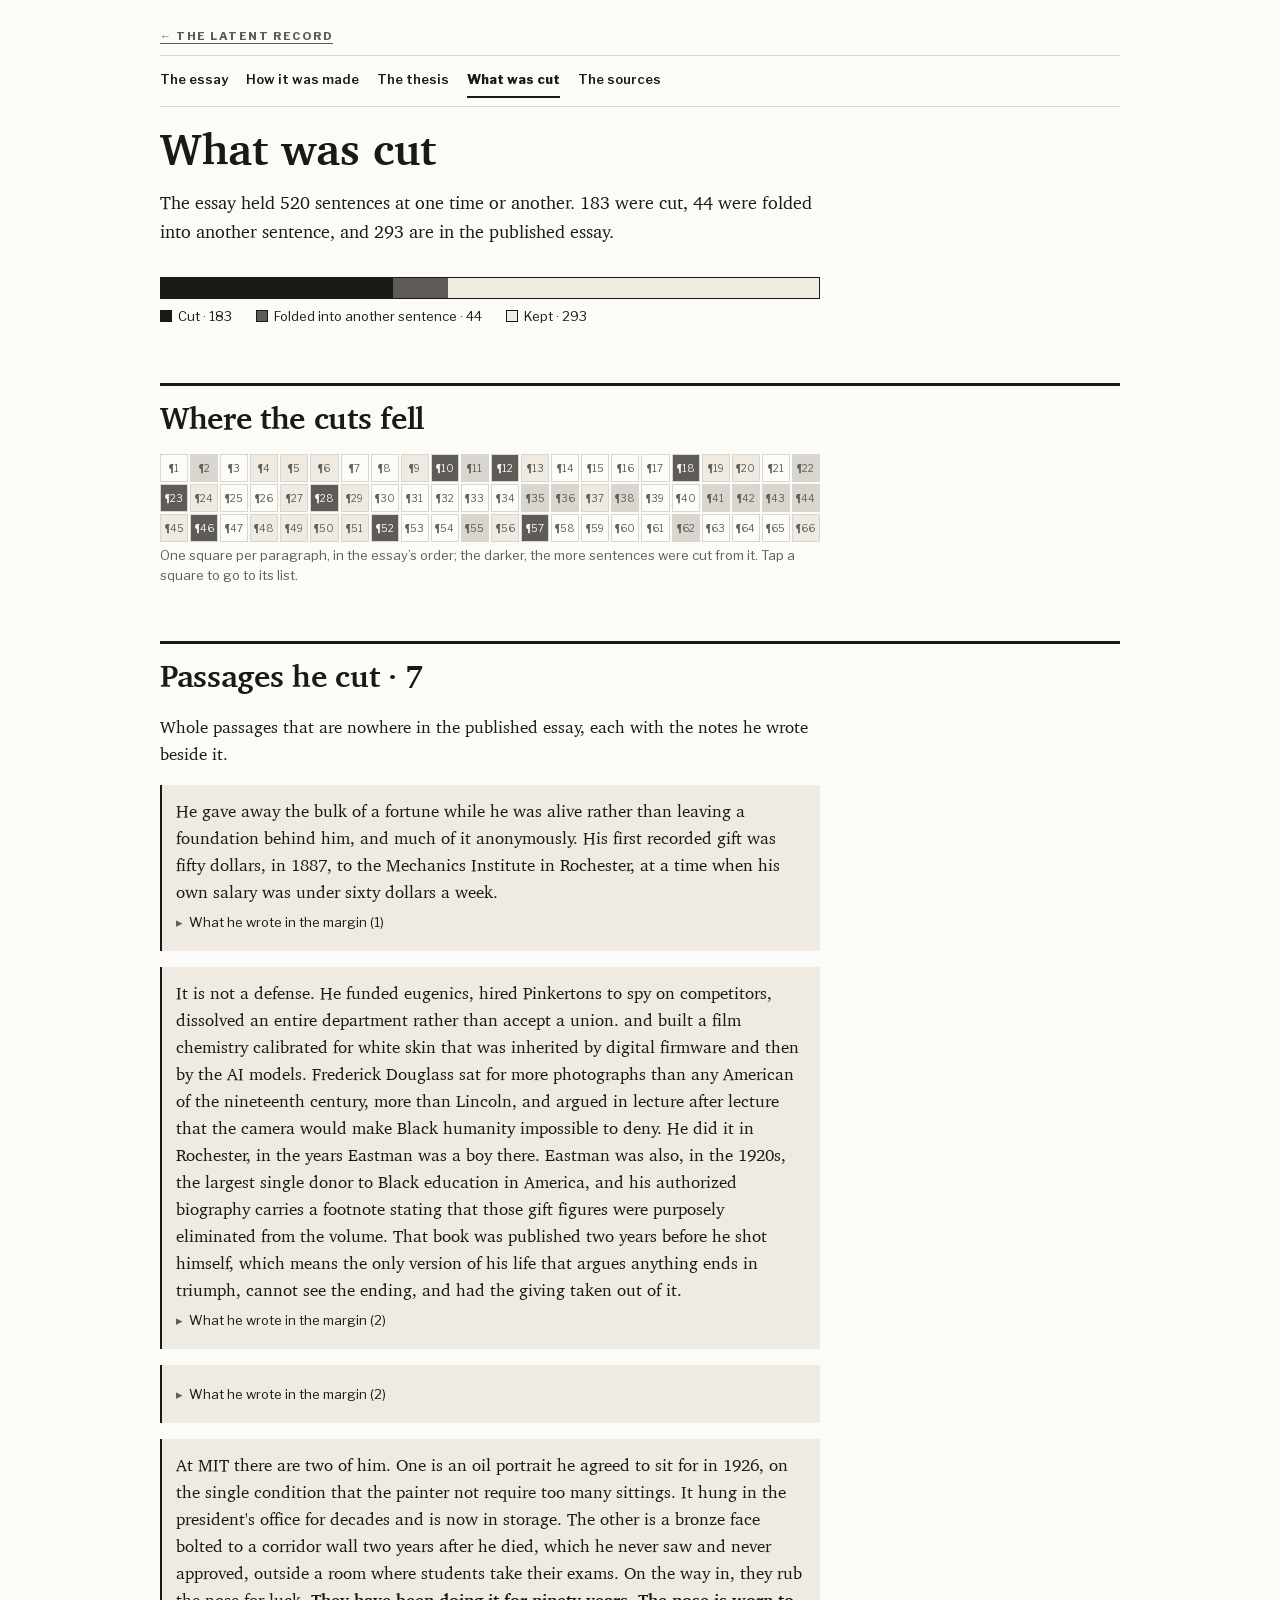
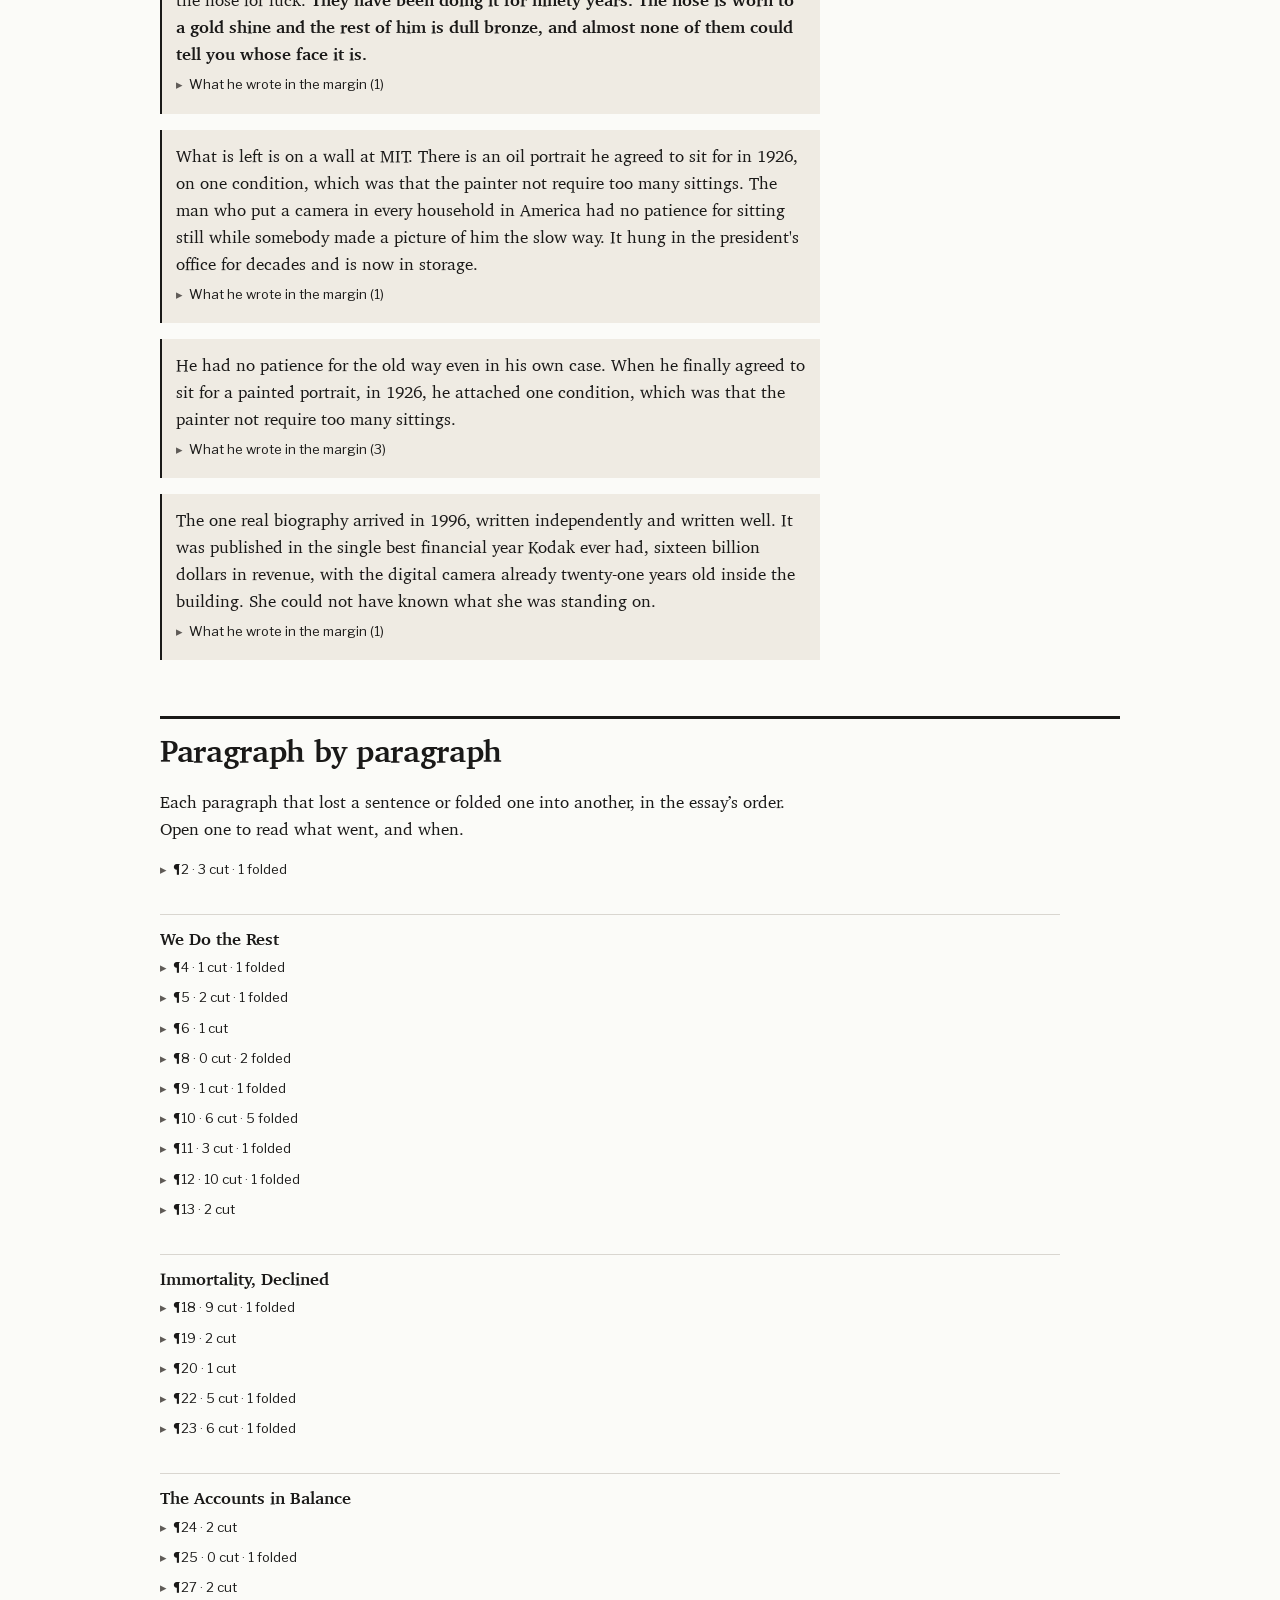
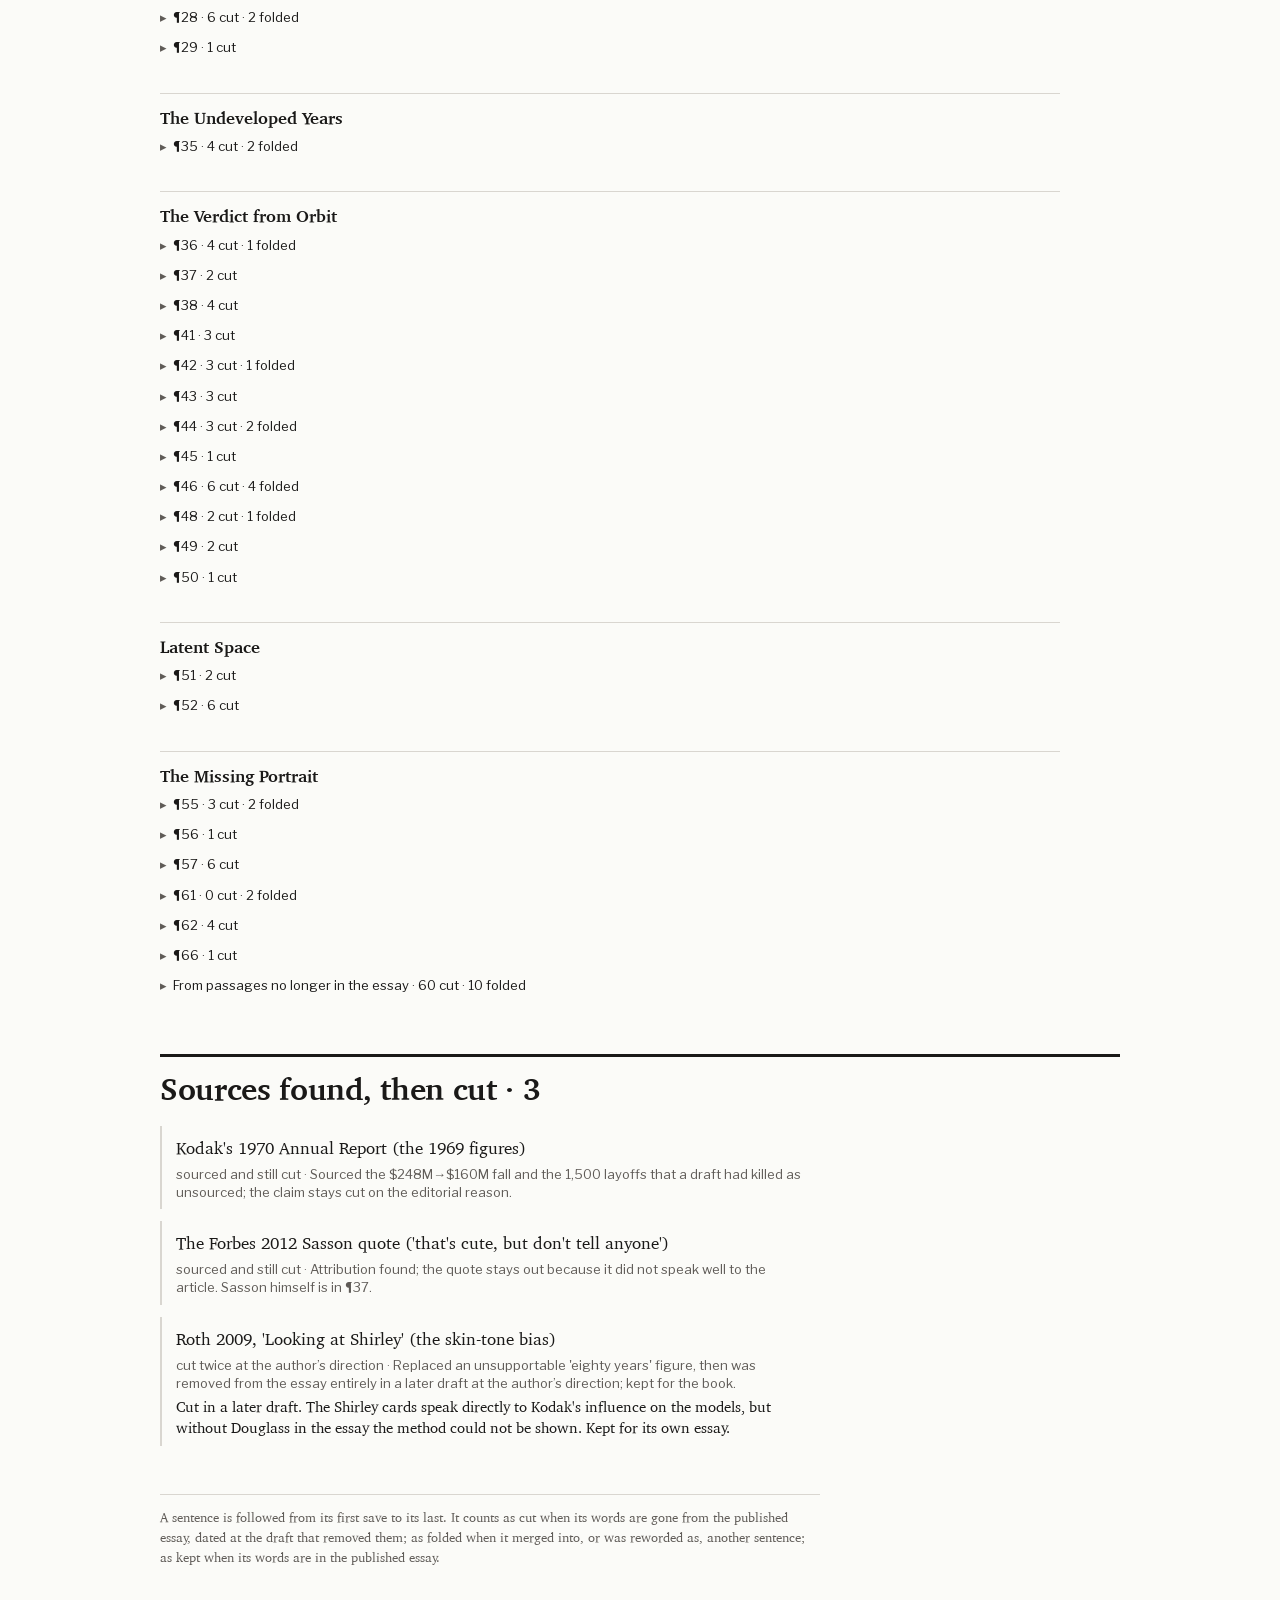
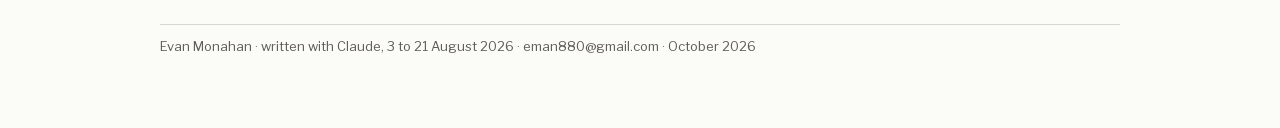
==== commit 0ffd50ee: "Add The sources page and rewrite How it was made; Rochester author's note; interview PDF hosted Co-A" ====
--- a/cut/index.html
+++ b/cut/index.html
@@ -1,4 +1,4 @@
-<!doctype html><html lang="en"><head><meta charset="utf-8"><meta name="viewport" content="width=device-width,initial-scale=1,viewport-fit=cover"><title>The Latent Record: What was cut</title><meta name="robots" content="noindex,nofollow"><meta name="description" content="An essay about George Eastman, written with Claude, shown as it was made: every draft, every note, every cut."><meta property="og:title" content="The Latent Record"><meta property="og:description" content="An essay about George Eastman, written with Claude, shown as it was made: every draft, every note, every cut."><meta property="og:type" content="website"><meta property="og:image" content="https://evmonaha880.github.io/latent-record-preview/og.jpg"><meta property="og:image:width" content="1200"><meta property="og:image:height" content="630"><meta name="twitter:card" content="summary_large_image"><link rel="icon" href="data:image/svg+xml,%3Csvg xmlns=%22http://www.w3.org/2000/svg%22 viewBox=%220 0 32 32%22%3E%3Crect width=%2232%22 height=%2232%22 rx=%226%22 fill=%22%23A12A22%22/%3E%3Cpath d=%22M9 7h5v14h9v4H9z%22 fill=%22%23fff%22/%3E%3C/svg%3E"><link rel="stylesheet" href="../fonts/lf.css"><link rel="stylesheet" href="../css/site-old.css"><link rel="stylesheet" href="../css/side.css"></head><body><div class="sidewrap"><div class="kick"><a href="../index.html">← The Latent Record</a></div><nav class="pages" aria-label="Pages of this site"><a href="../essay/">The essay</a><a href="../how/">How it was made</a><a href="../thesis/">The thesis</a><a href="index.html" aria-current="page">What was cut</a></nav><main class="page pg-cut" id="pg-cut">
+<!doctype html><html lang="en"><head><meta charset="utf-8"><meta name="viewport" content="width=device-width,initial-scale=1,viewport-fit=cover"><title>The Latent Record: What was cut</title><meta name="robots" content="noindex,nofollow"><meta name="description" content="An essay about George Eastman, written with Claude, shown as it was made: every draft, every note, every cut."><meta property="og:title" content="The Latent Record"><meta property="og:description" content="An essay about George Eastman, written with Claude, shown as it was made: every draft, every note, every cut."><meta property="og:type" content="website"><meta property="og:image" content="https://evmonaha880.github.io/latent-record-preview/og.jpg"><meta property="og:image:width" content="1200"><meta property="og:image:height" content="630"><meta name="twitter:card" content="summary_large_image"><link rel="icon" href="data:image/svg+xml,%3Csvg xmlns=%22http://www.w3.org/2000/svg%22 viewBox=%220 0 32 32%22%3E%3Crect width=%2232%22 height=%2232%22 rx=%226%22 fill=%22%23A12A22%22/%3E%3Cpath d=%22M9 7h5v14h9v4H9z%22 fill=%22%23fff%22/%3E%3C/svg%3E"><link rel="stylesheet" href="../fonts/lf.css"><link rel="stylesheet" href="../css/site-old.css"><link rel="stylesheet" href="../css/side.css"></head><body><div class="sidewrap"><div class="kick"><a href="../index.html">← The Latent Record</a></div><nav class="pages" aria-label="Pages of this site"><a href="../essay/">The essay</a><a href="../how/">How it was made</a><a href="../thesis/">The thesis</a><a href="index.html" aria-current="page">What was cut</a><a href="../sources/">The sources</a></nav><main class="page pg-cut" id="pg-cut">
 <h1>What was cut</h1>
 <p class="lede">The essay held 520 sentences at one time or another. 183 were cut, 44 were folded into another sentence, and 293 are in the published essay.</p>
 <div class="fates" role="img" aria-label="183 cut, 44 folded into another sentence, 293 kept"><div class="barx"><span class="f-cut" style="width:35.19%"></span><span class="f-fold" style="width:8.46%"></span><span class="f-kept" style="width:56.35%"></span></div><div class="key"><span><i class="f-cut"></i>Cut · 183</span><span><i class="f-fold"></i>Folded into another sentence · 44</span><span><i class="f-kept"></i>Kept · 293</span></div></div>
--- a/css/side.css
+++ b/css/side.css
@@ -9,7 +9,7 @@
 .pages a[aria-current]{border-bottom:2px solid var(--ink);font-weight:800}
 main.page{padding:0;max-width:none;margin:0}
 main.page h1{font-family:var(--serif);font-weight:700;font-size:clamp(30px,4.2vw,46px);line-height:1.08;margin:18px 0 14px;text-wrap:balance}
-main.page h2{font-family:var(--serif);font-weight:700;font-size:clamp(24px,5vw,32px);letter-spacing:-.01em;text-transform:none;line-height:1.14;color:var(--ink);margin:56px 0 18px;padding-top:14px;border-top:3px solid var(--ink)}
+main.page h2{max-width:none;font-family:var(--serif);font-weight:700;font-size:clamp(24px,5vw,32px);letter-spacing:-.01em;text-transform:none;line-height:1.14;color:var(--ink);margin:56px 0 18px;padding-top:14px;border-top:3px solid var(--ink)}
 main.page .lede{font-size:19px;line-height:1.5;max-width:var(--text)}
 .sidefoot{margin-top:56px;border-top:1px solid var(--rule);padding-top:12px;font-family:var(--sans);font-size:13px;color:var(--muted)}
 .sidefoot a{color:var(--ink)}
@@ -21,3 +21,50 @@
 .cand .idea{font-style:italic;margin:4px 0 0}
 .cand h3{margin:0;font-size:19px;line-height:1.25}
 @media (max-width:700px){.sidewrap{padding:20px 16px 56px}}
+
+
+
+.note{border-left:4px solid var(--red);background:var(--surface);padding:14px 18px 6px;margin:6px 0 22px;max-width:var(--text)}
+.note b{font-family:var(--sans);font-size:11px;font-weight:800;letter-spacing:.12em;text-transform:uppercase;color:var(--red)}
+.note p{font-size:19px;line-height:1.5;margin:6px 0 10px;font-style:italic}
+
+/* how: the method as beats */
+.who2{font-family:var(--sans);font-size:15px;color:var(--muted);max-width:var(--text)}
+.beat{display:grid;grid-template-columns:130px 1fr;gap:6px 26px;padding:28px 0;border-top:1px solid var(--rule)}
+.beat:first-of-type{border-top:3px solid var(--ink);margin-top:34px}
+.beat .when{font-family:var(--sans);font-size:12px;font-weight:800;letter-spacing:.1em;text-transform:uppercase;color:var(--red);padding-top:7px}
+main.page .beat h3{font-family:var(--serif);font-size:clamp(22px,4vw,28px);line-height:1.15;margin:0 0 10px;font-weight:700;text-transform:none;letter-spacing:0;color:var(--ink)}
+.beat p{margin:0 0 12px;max-width:var(--text);font-size:18px;line-height:1.55}
+.beat q{font-style:italic}
+.stats{display:flex;flex-wrap:wrap;gap:14px 26px;margin-top:16px}
+.stat{display:flex;flex-direction:column;min-width:82px}
+.stat b{font-family:var(--serif);font-size:38px;line-height:1;font-weight:700;color:var(--ink)}
+.stat span{font-family:var(--sans);font-size:12.5px;color:var(--muted);margin-top:4px;max-width:12ch;line-height:1.25}
+.gaps{margin:0 0 22px;padding-left:20px;max-width:var(--text)}.gaps li{margin:0 0 10px;font-size:17px;line-height:1.5}
+@media (max-width:700px){.beat{grid-template-columns:1fr;gap:2px}.beat .when{padding-top:0}}
+
+/* sources shelf */
+.pic{margin:0;background:#E9E5DC;position:relative;aspect-ratio:16/10;overflow:hidden}
+.pic img{display:block;width:100%;height:100%;object-fit:cover}
+.pic.contain img{object-fit:contain;padding:10px;background:linear-gradient(#EFEBE3,#E4DFD4)}
+.pic figcaption:empty{display:none}.pic.containk{background:#0E0C0A}.pic.containk img{object-fit:contain}
+.pic.top img{object-position:50% 12%}
+.pic figcaption{position:absolute;left:0;right:0;bottom:0;padding:14px 10px 5px;font-family:var(--sans);font-size:10.5px;letter-spacing:.02em;color:#fff;background:linear-gradient(transparent,rgba(0,0,0,.62))}
+.src .links{margin:2px 14px 10px;display:flex;flex-wrap:wrap;gap:6px 14px;font-family:var(--sans);font-size:13.5px}
+.src .links.note{color:var(--muted);font-size:12.5px}
+.ext{font-weight:700;color:var(--ink);text-decoration:underline;text-underline-offset:3px}
+
+.shelfnote{font-family:var(--sans);font-size:15px;color:var(--muted);margin:-6px 0 18px;max-width:var(--text)}
+.srcgrid{display:grid;grid-template-columns:repeat(auto-fill,minmax(290px,1fr));gap:18px}
+.src{position:relative;background:var(--surface);border:1px solid var(--rule);border-radius:4px;padding:0 0 14px;display:flex;flex-direction:column;overflow:hidden}
+.src .tab{display:flex;align-items:center;gap:8px;background:#F2B01E;color:#1A1918;padding:7px 14px;font-family:var(--sans);font-size:11px;font-weight:800;letter-spacing:.12em;text-transform:uppercase;border-bottom:3px solid #A12A22}
+.src .ico{display:inline-flex;width:20px;height:20px}.src .ico svg{width:20px;height:20px}
+main.page .src h3{font-family:var(--serif);font-size:22px;line-height:1.15;margin:14px 14px 8px;padding:0;font-weight:700;text-transform:none;letter-spacing:0;color:var(--ink)}
+.src p{margin:0 14px 12px;font-size:16.5px;line-height:1.5}
+.src .who{margin:auto 14px 0;font-family:var(--sans);font-size:12.5px;color:var(--muted)}
+.src .chips{margin:10px 14px 0;display:flex;flex-wrap:wrap;gap:6px;align-items:center;font-family:var(--sans);font-size:12px;color:var(--muted)}
+.chip{display:inline-flex;align-items:center;padding:0 10px;min-height:32px;line-height:1;border:1px solid var(--ink);border-radius:15px;font-weight:700;color:var(--ink);text-decoration:none}
+.chip:hover{background:var(--ink);color:var(--ground)}
+.cut .src{background:none;border-style:dashed}
+.cut .src .tab{background:var(--rule);border-bottom-color:var(--muted);color:var(--ink)}
+@media (max-width:700px){.srcgrid{grid-template-columns:1fr}}
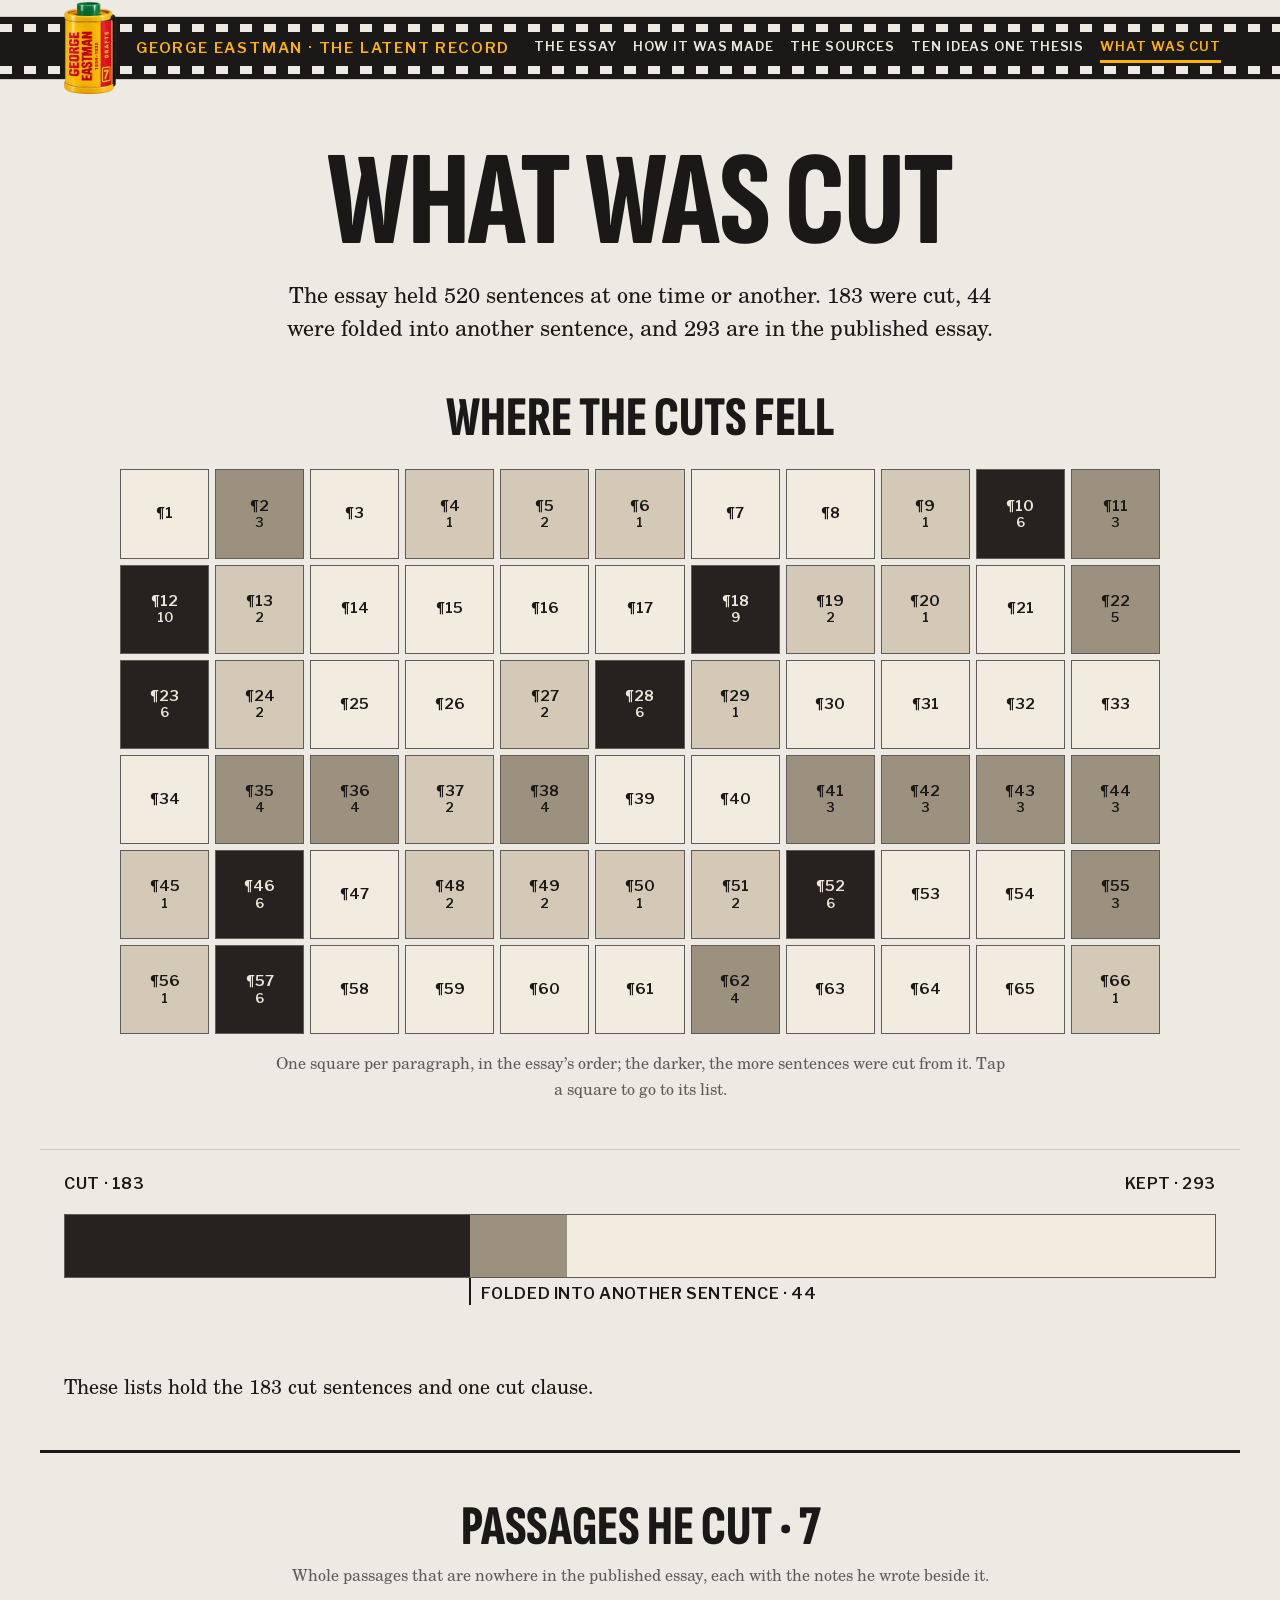
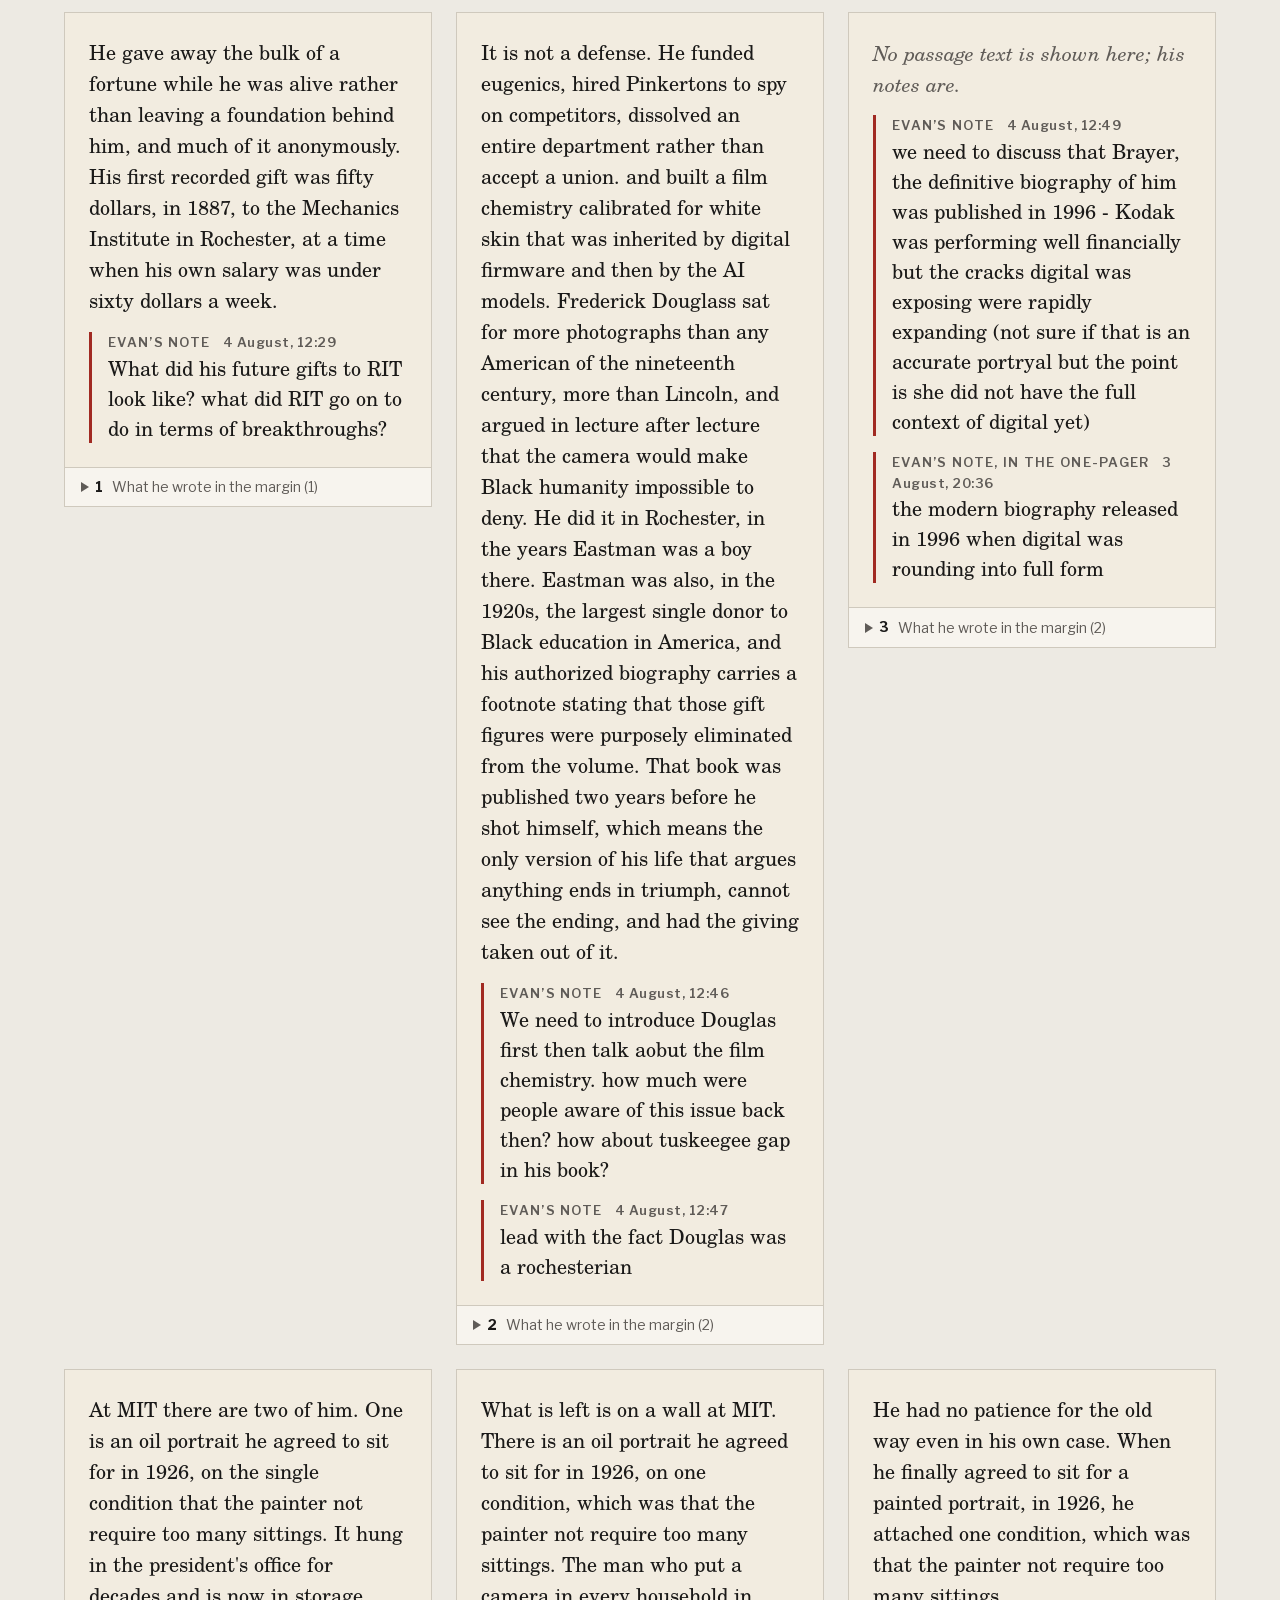
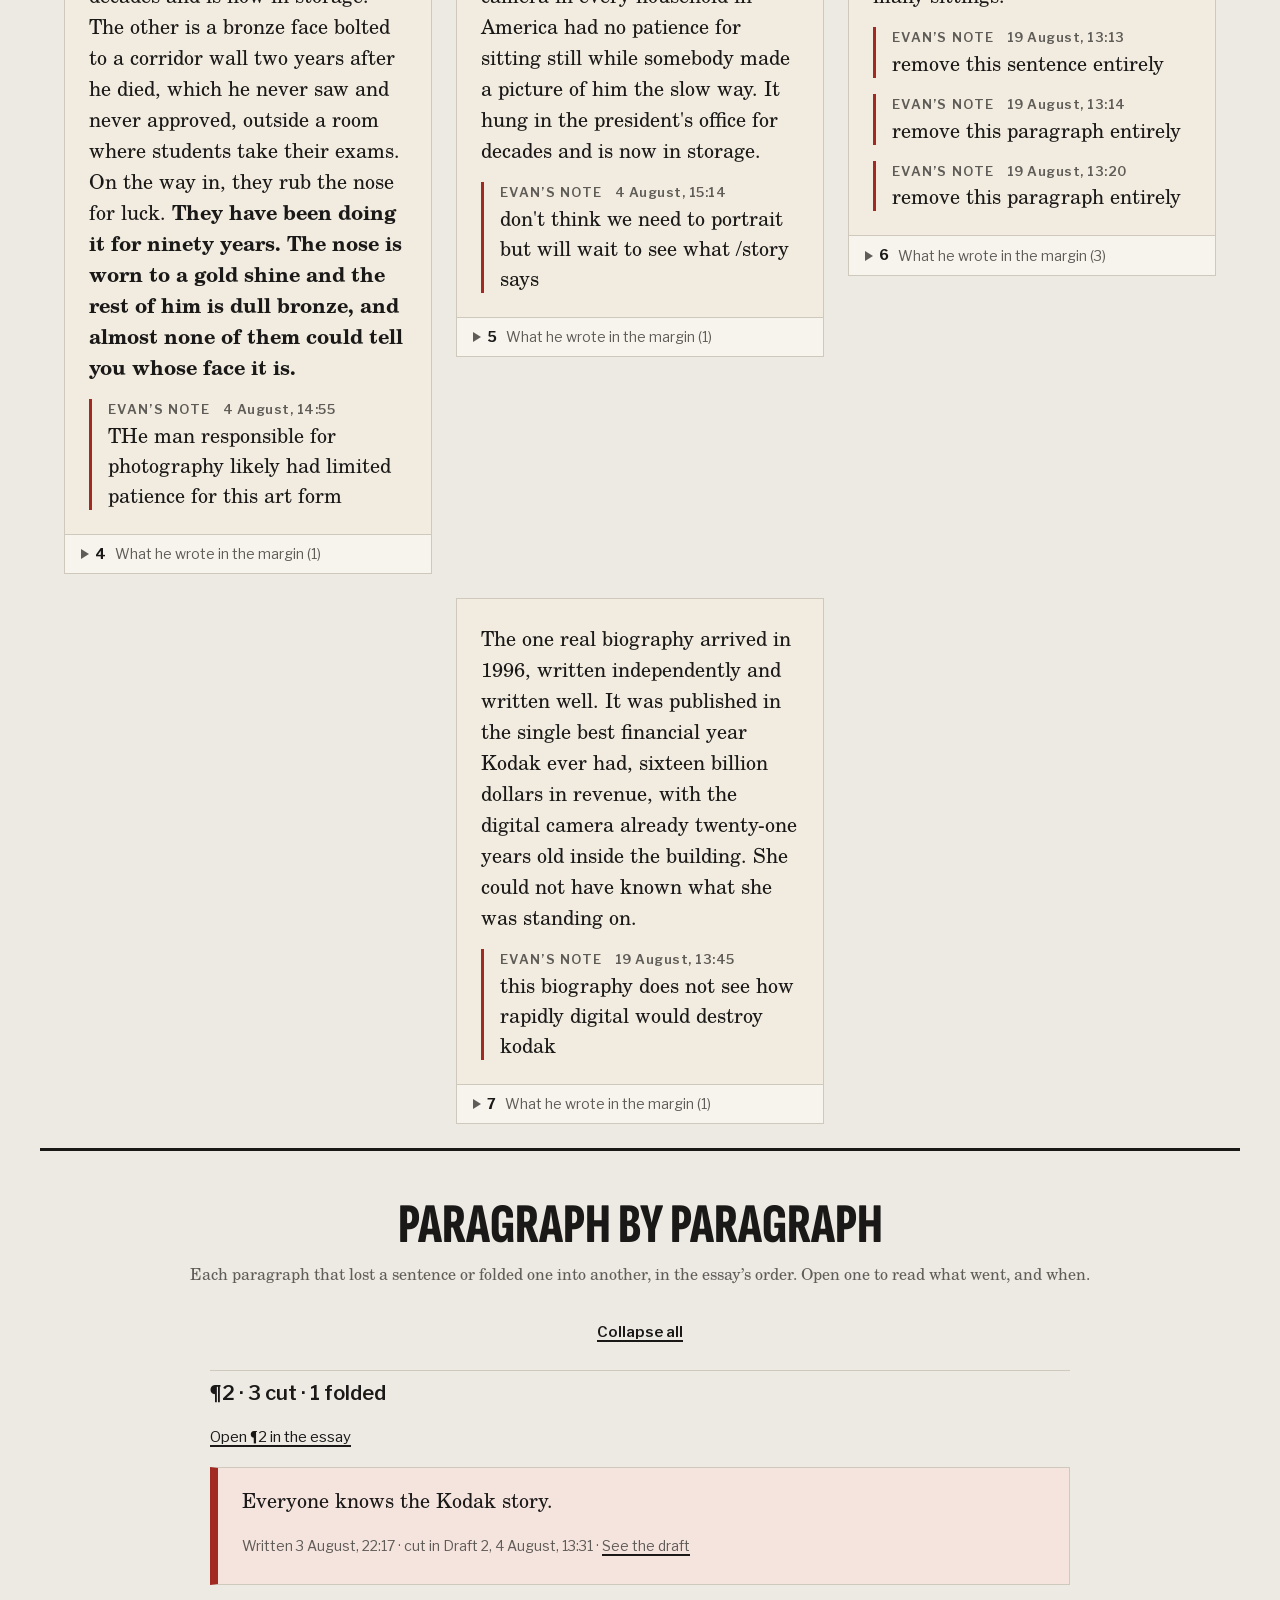
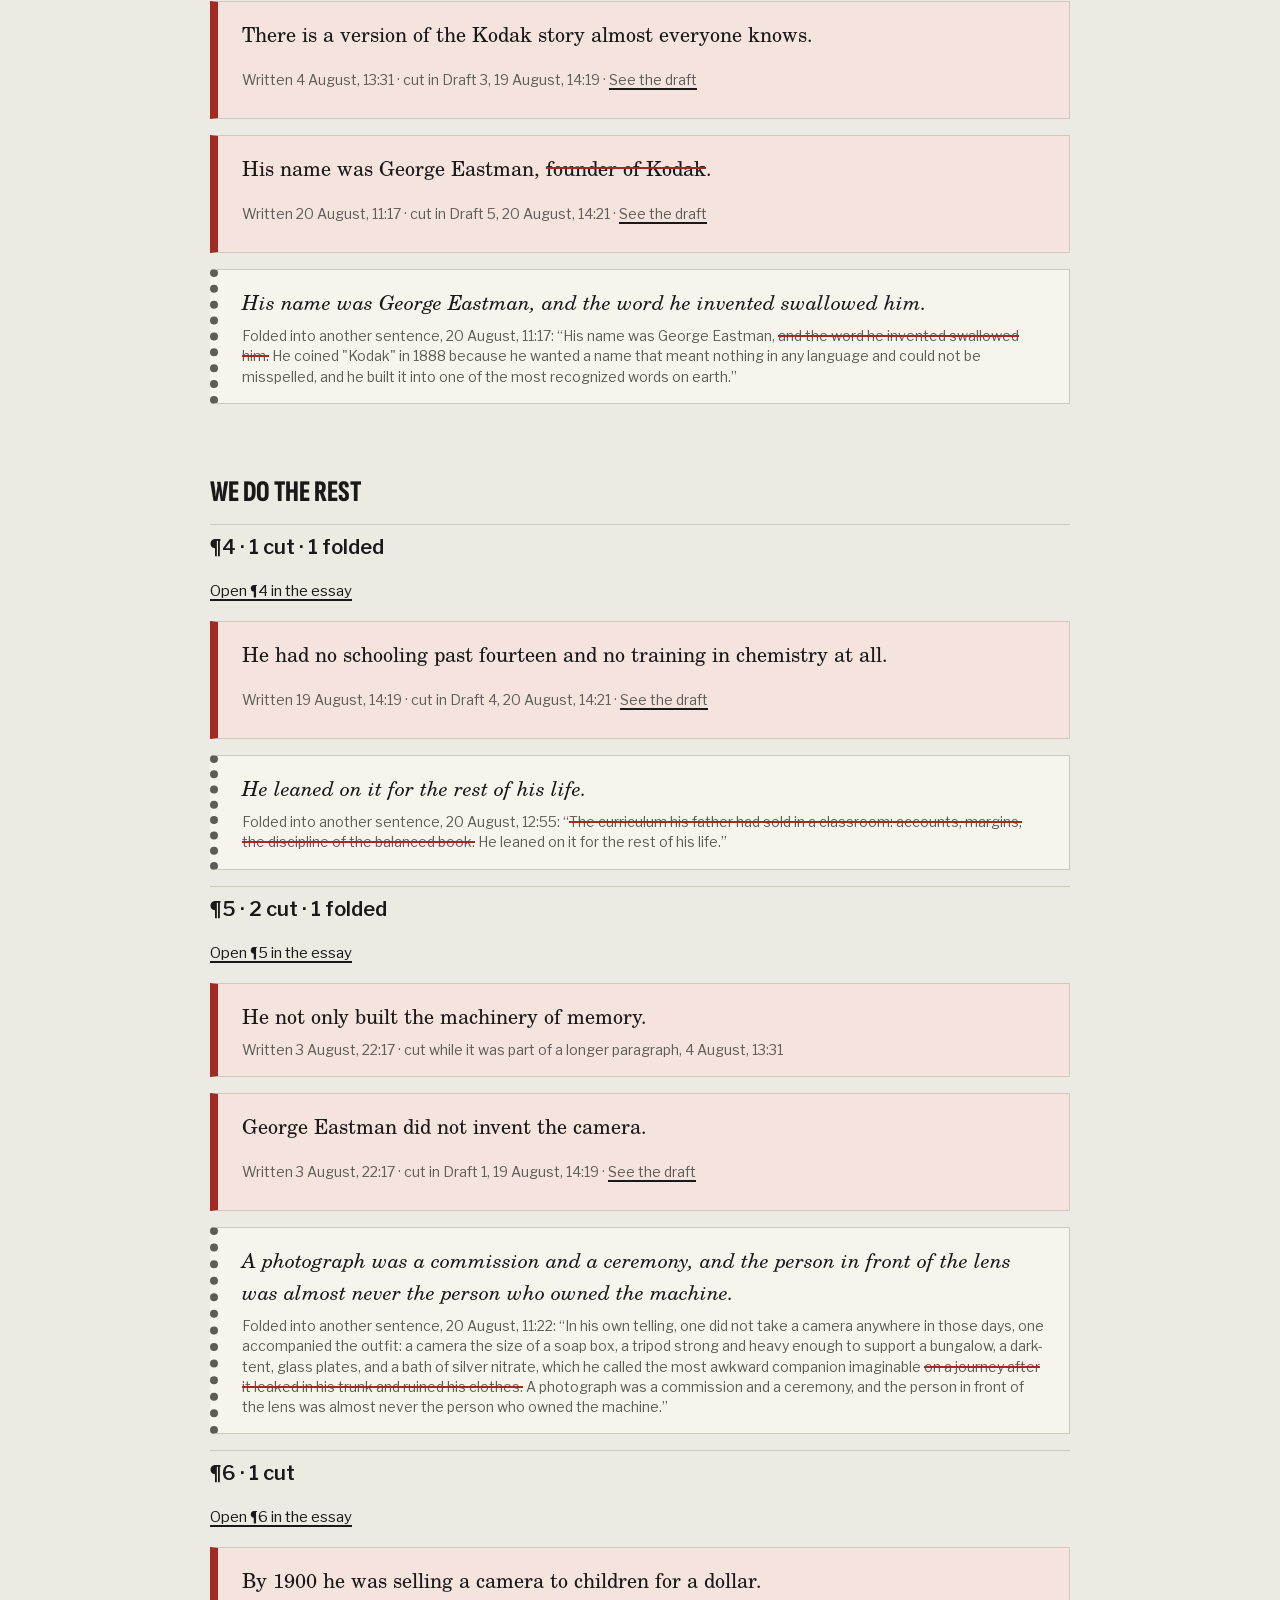
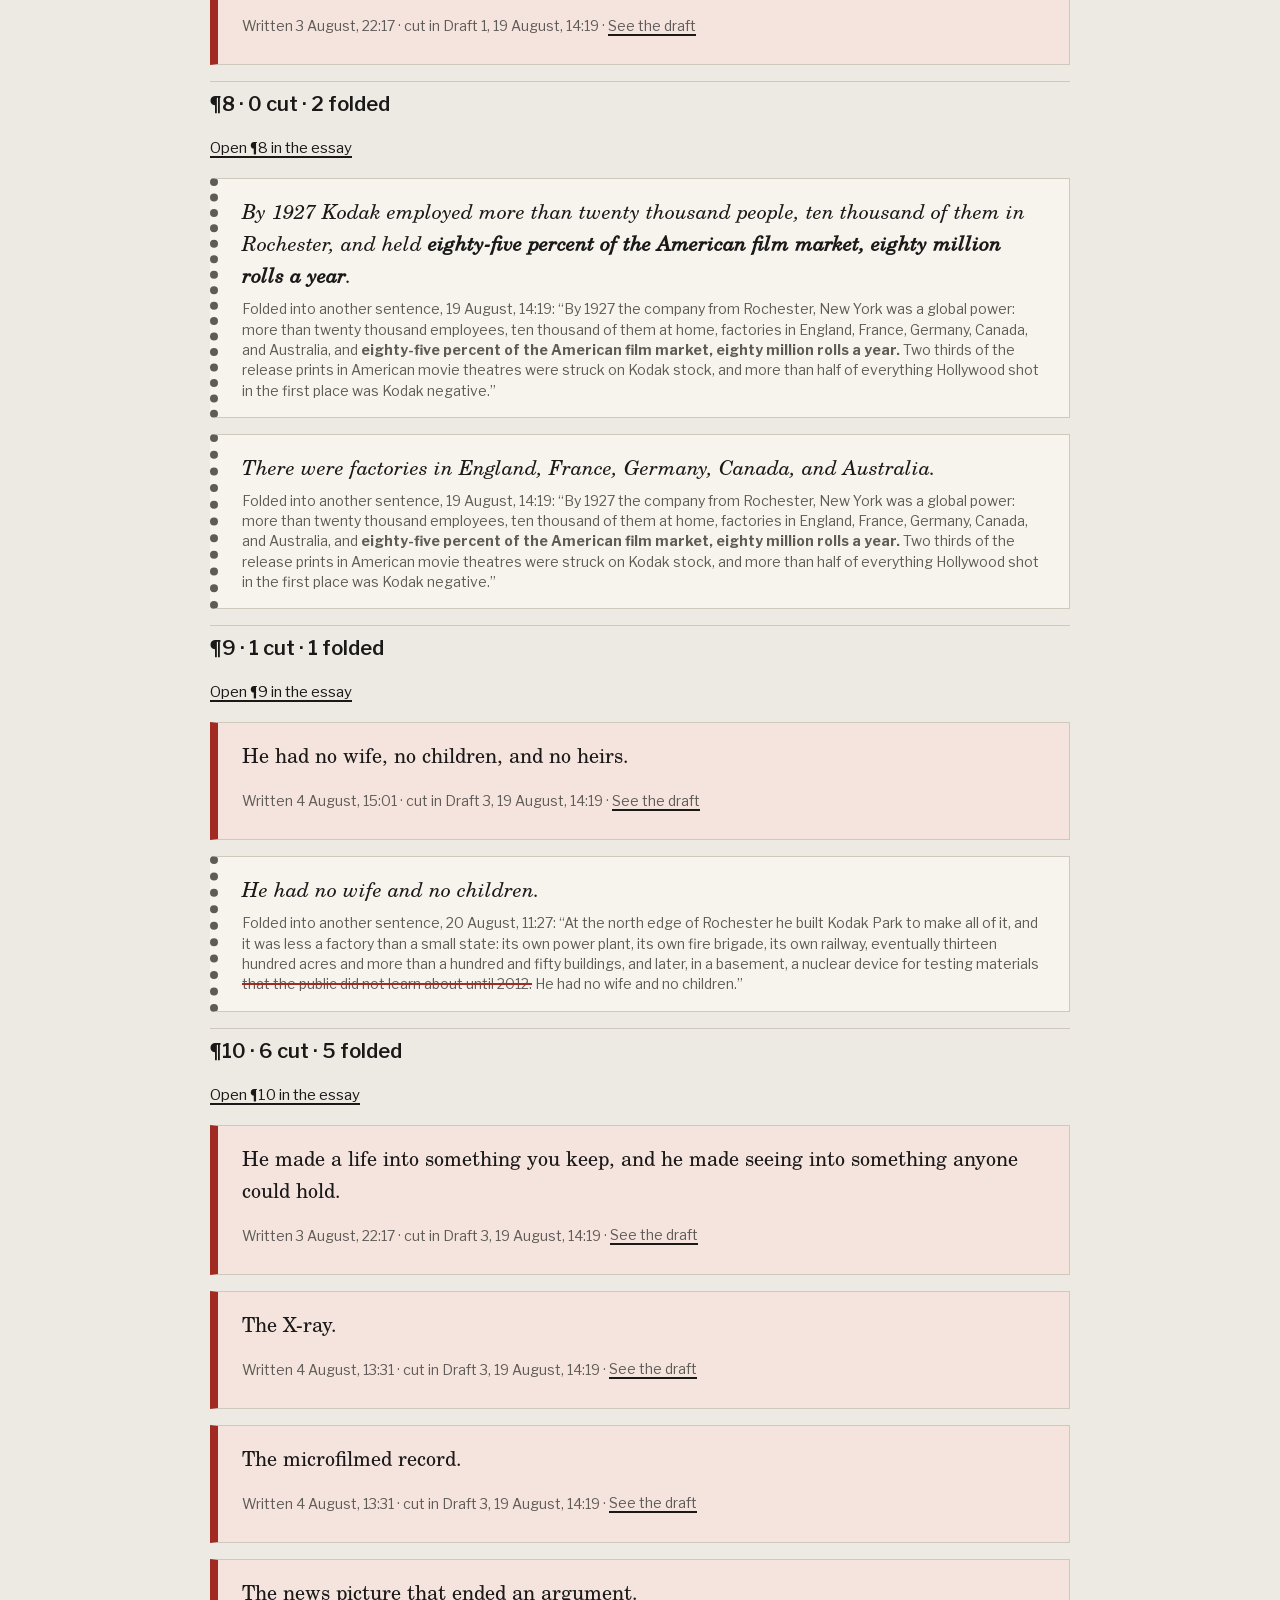
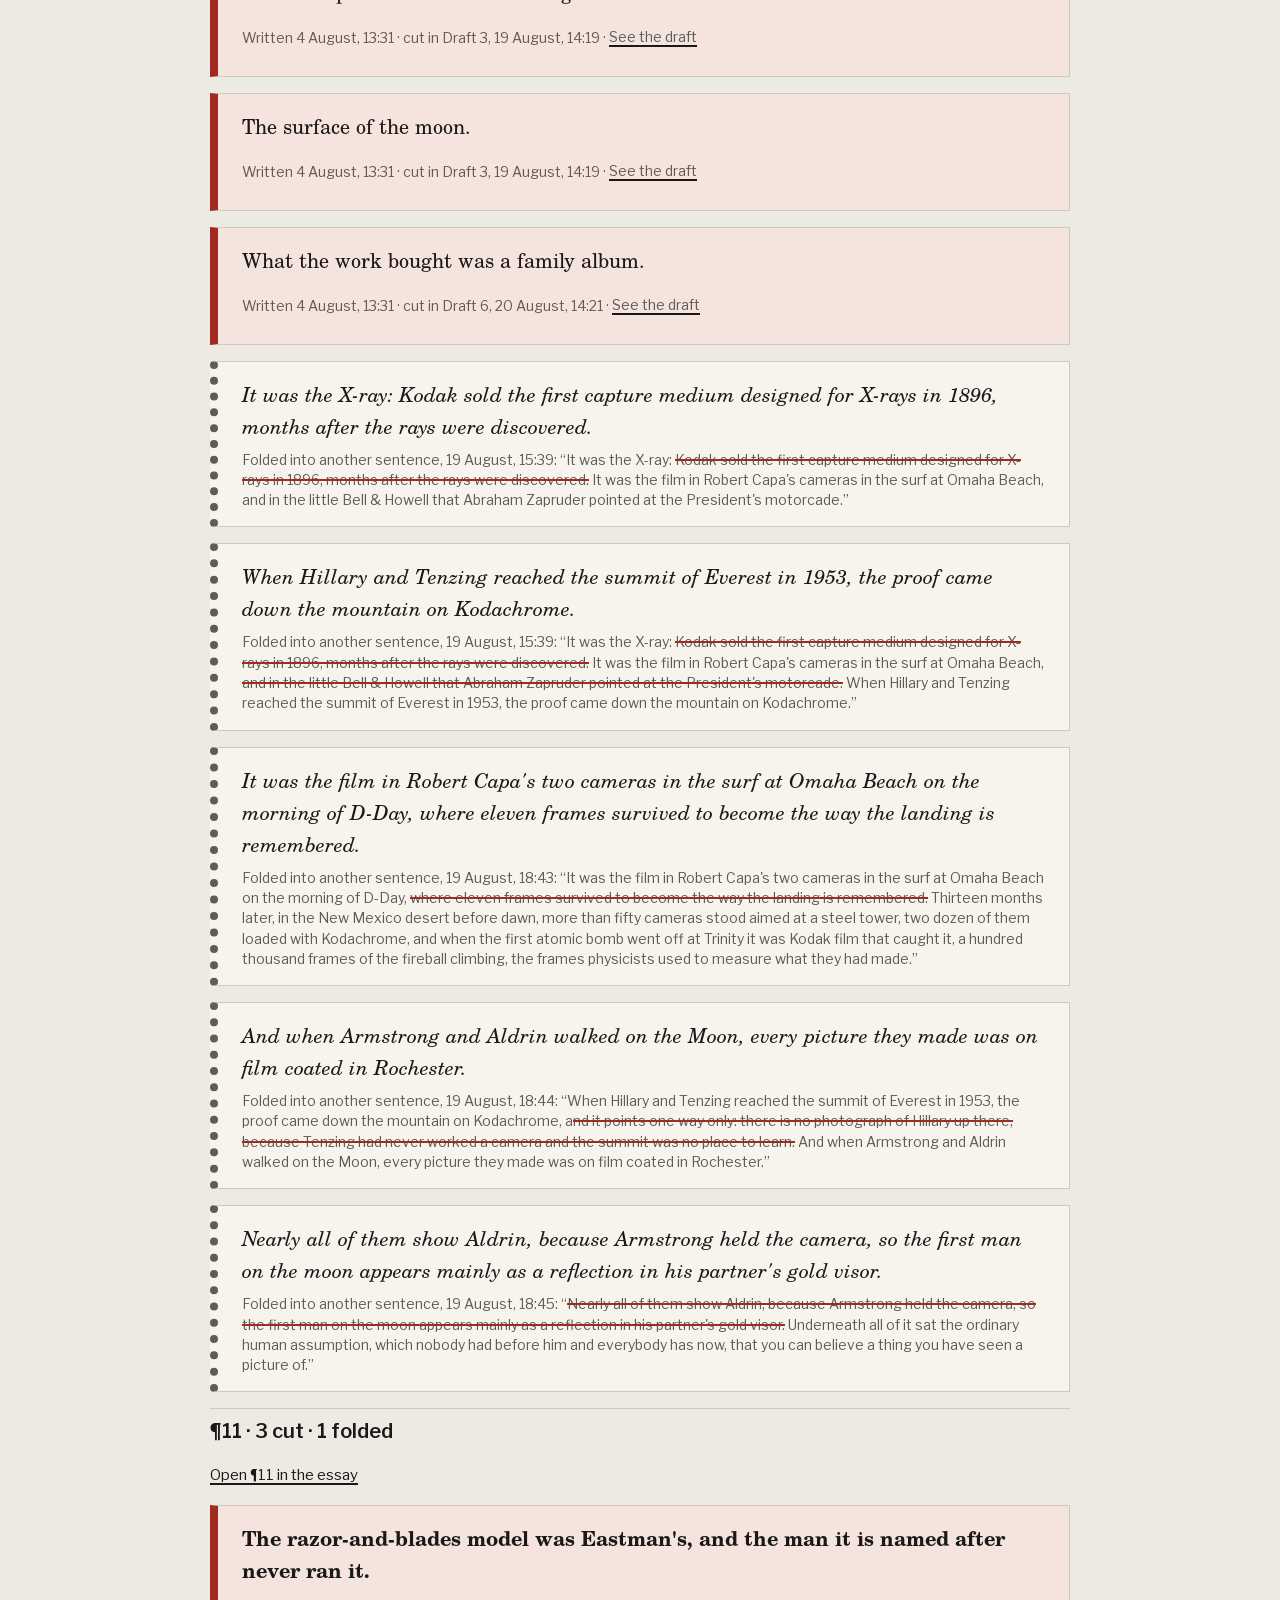
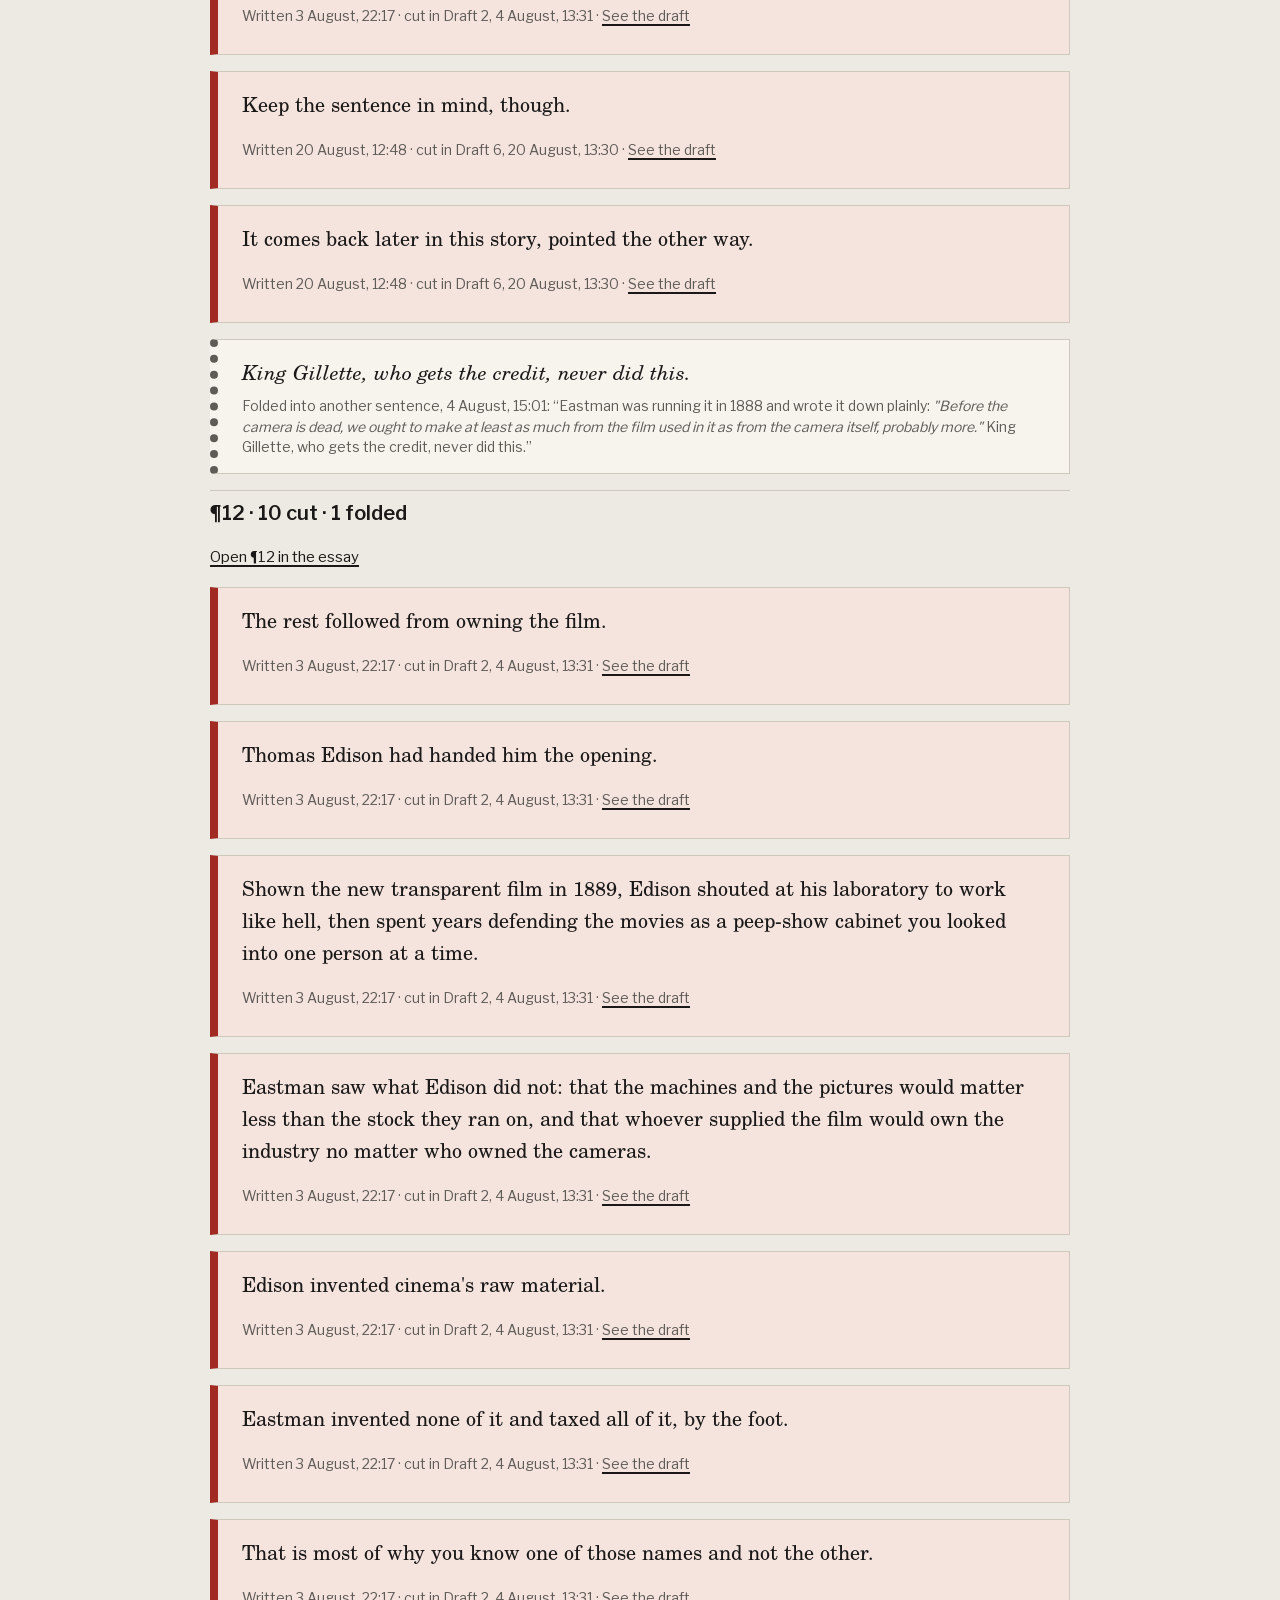
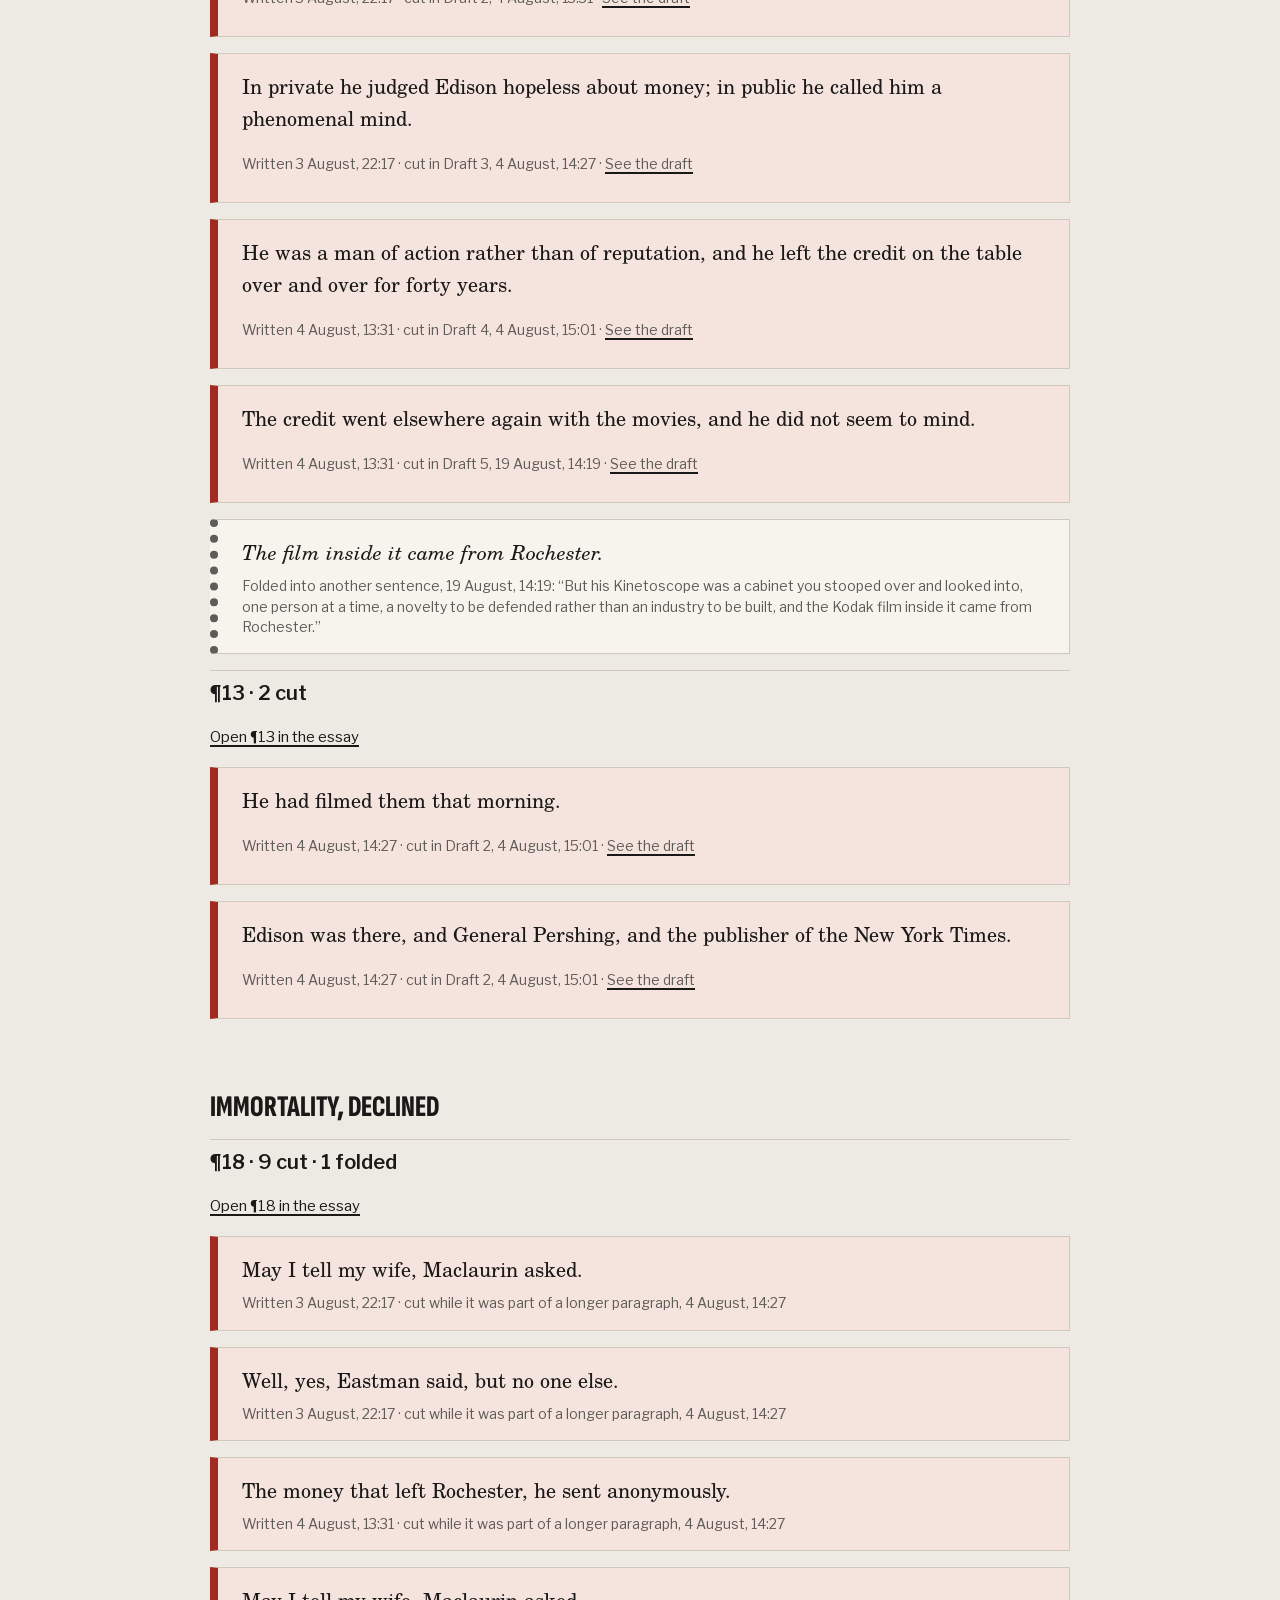
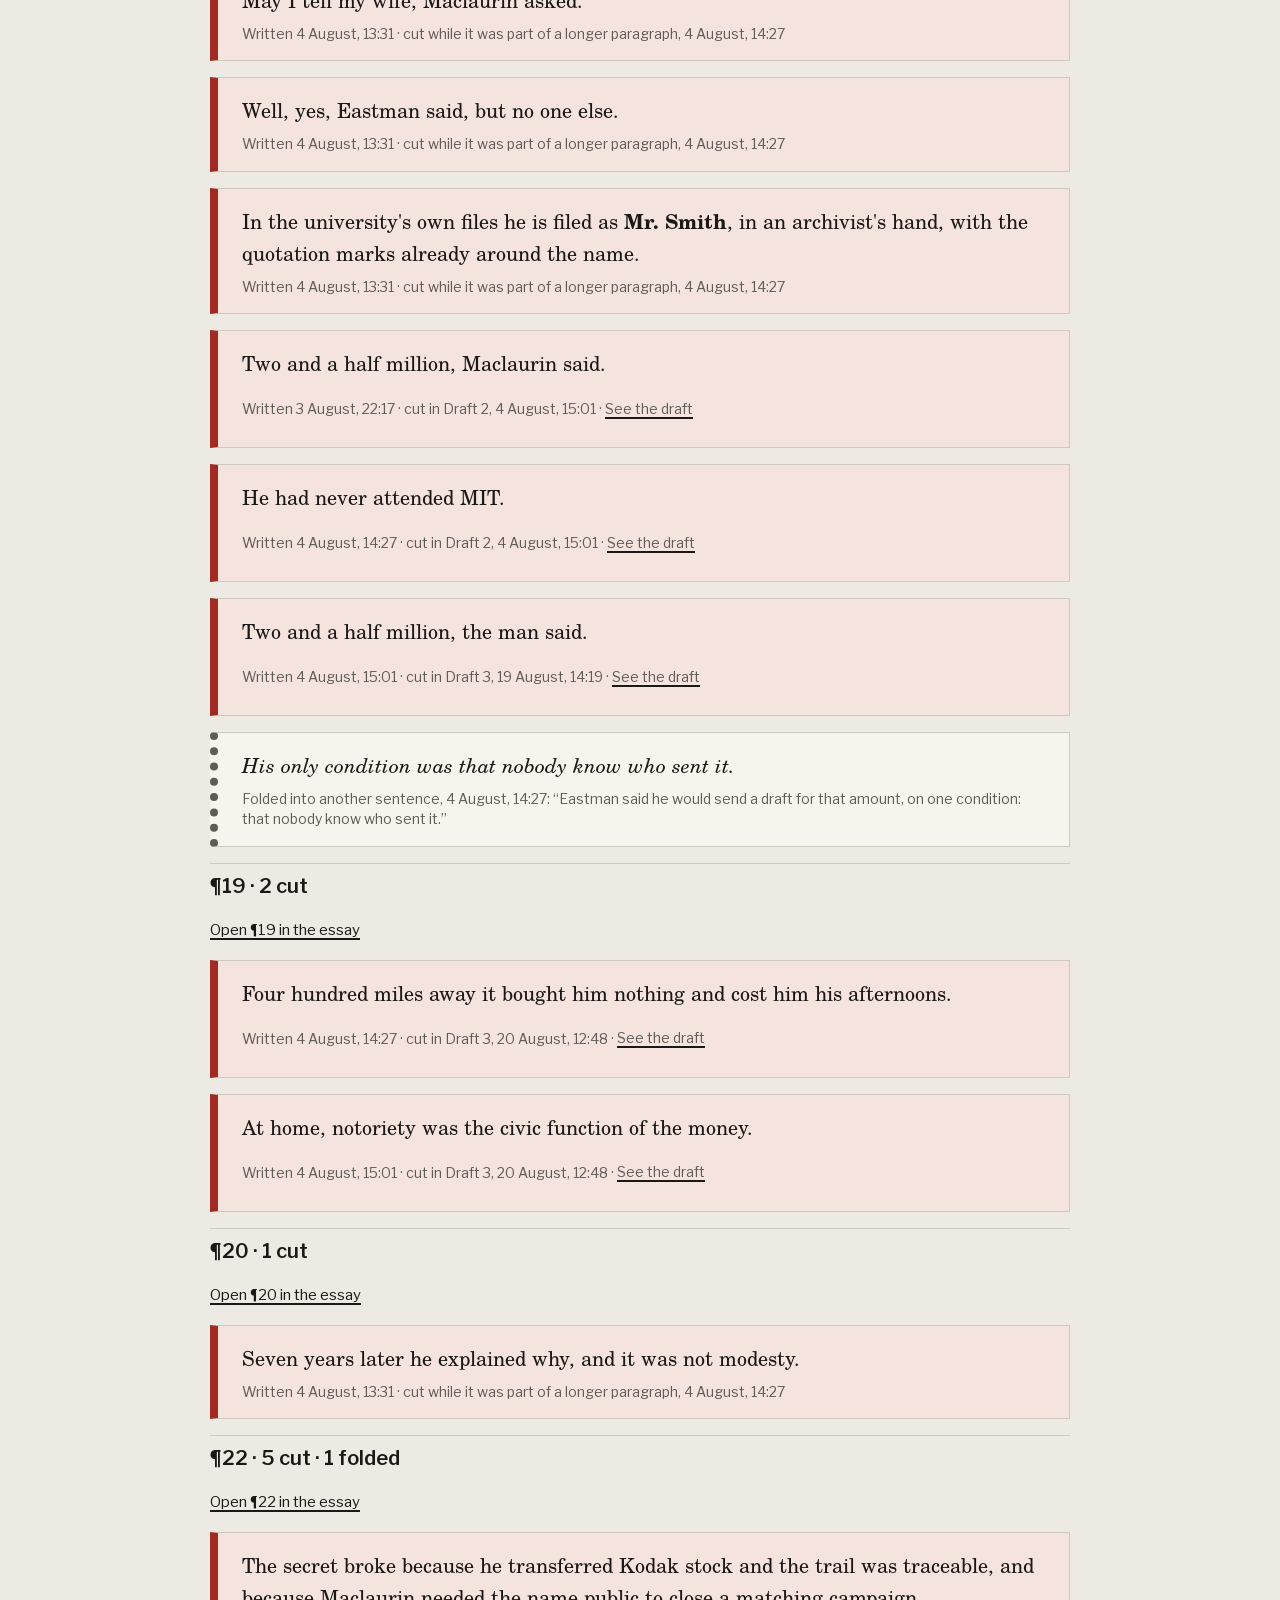
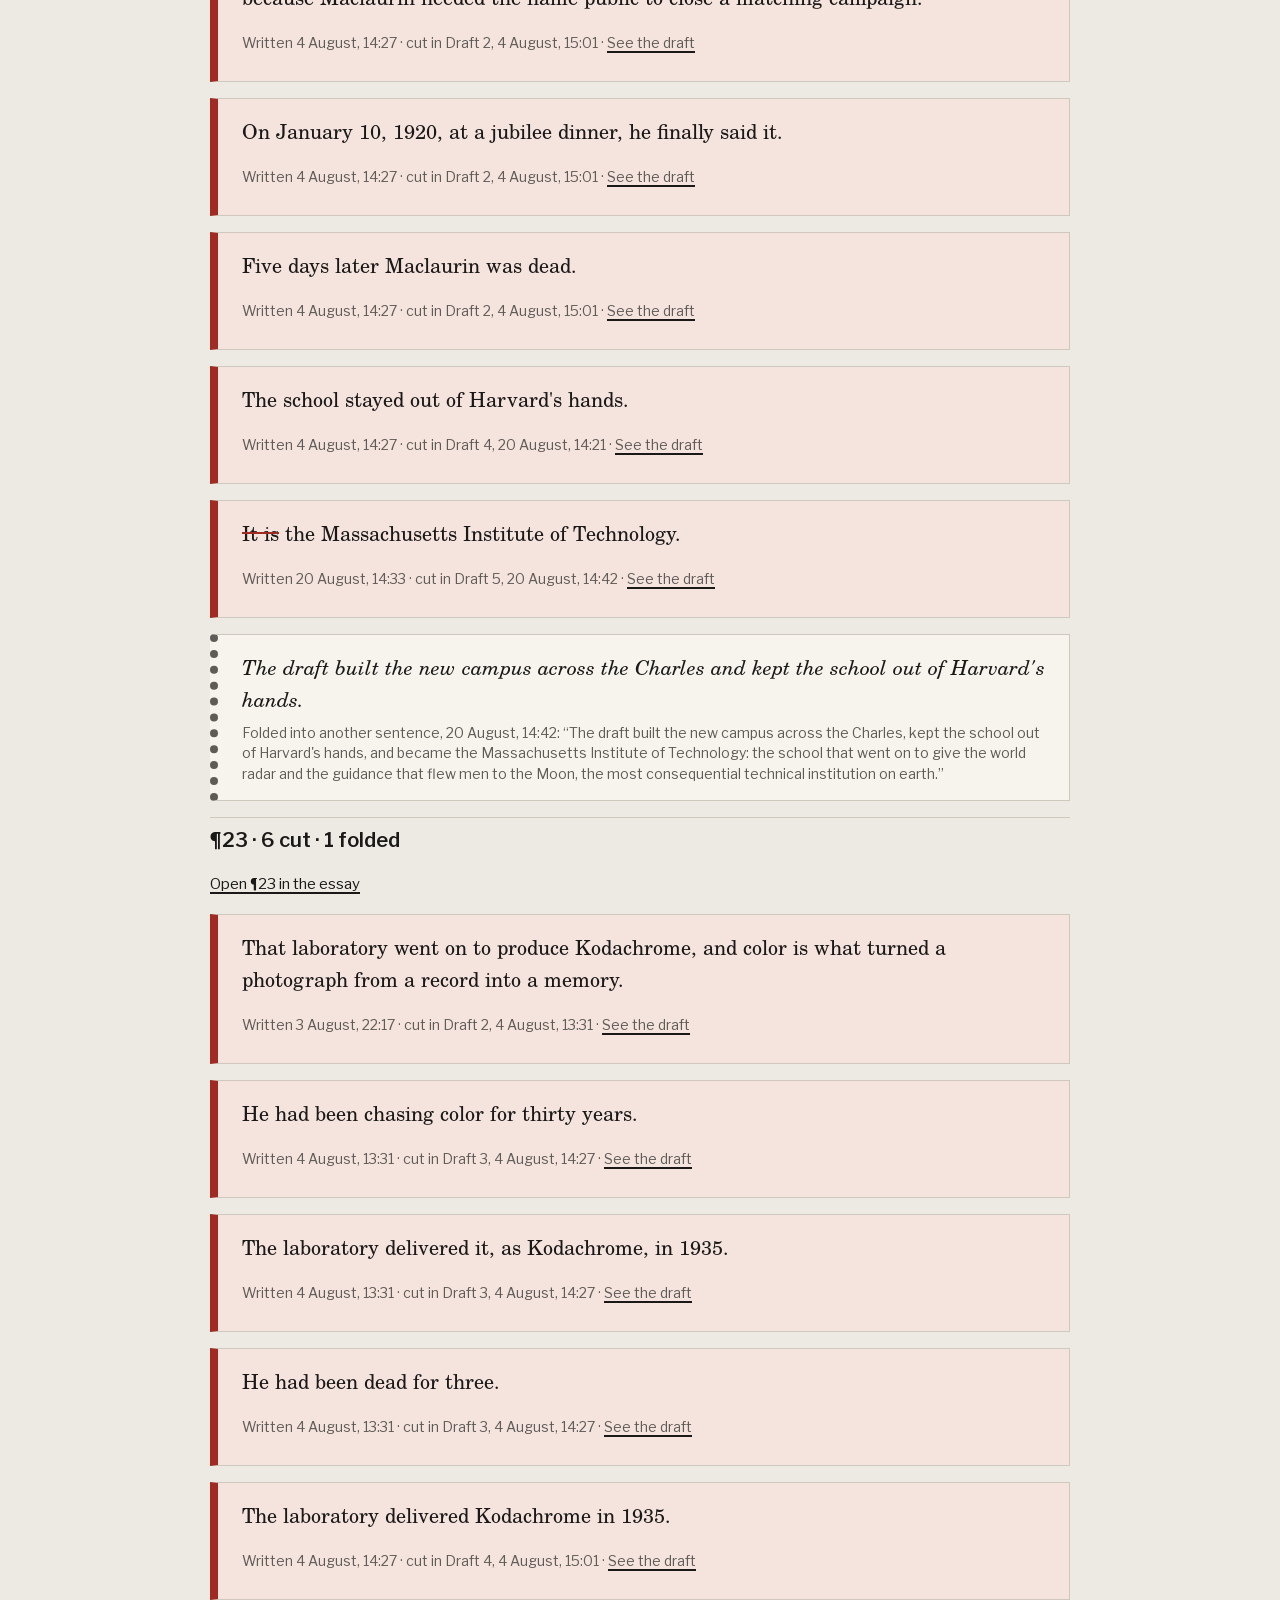
==== commit 6fbda154: "Redesign: contact-sheet inner pages, film-strip header on every page, ten-beat How it was made, two-" ====
--- a/cut/index.html
+++ b/cut/index.html
@@ -1,71 +1,452 @@
-<!doctype html><html lang="en"><head><meta charset="utf-8"><meta name="viewport" content="width=device-width,initial-scale=1,viewport-fit=cover"><title>The Latent Record: What was cut</title><meta name="robots" content="noindex,nofollow"><meta name="description" content="An essay about George Eastman, written with Claude, shown as it was made: every draft, every note, every cut."><meta property="og:title" content="The Latent Record"><meta property="og:description" content="An essay about George Eastman, written with Claude, shown as it was made: every draft, every note, every cut."><meta property="og:type" content="website"><meta property="og:image" content="https://evmonaha880.github.io/latent-record-preview/og.jpg"><meta property="og:image:width" content="1200"><meta property="og:image:height" content="630"><meta name="twitter:card" content="summary_large_image"><link rel="icon" href="data:image/svg+xml,%3Csvg xmlns=%22http://www.w3.org/2000/svg%22 viewBox=%220 0 32 32%22%3E%3Crect width=%2232%22 height=%2232%22 rx=%226%22 fill=%22%23A12A22%22/%3E%3Cpath d=%22M9 7h5v14h9v4H9z%22 fill=%22%23fff%22/%3E%3C/svg%3E"><link rel="stylesheet" href="../fonts/lf.css"><link rel="stylesheet" href="../css/site-old.css"><link rel="stylesheet" href="../css/side.css"></head><body><div class="sidewrap"><div class="kick"><a href="../index.html">← The Latent Record</a></div><nav class="pages" aria-label="Pages of this site"><a href="../essay/">The essay</a><a href="../how/">How it was made</a><a href="../thesis/">The thesis</a><a href="index.html" aria-current="page">What was cut</a><a href="../sources/">The sources</a></nav><main class="page pg-cut" id="pg-cut">
-<h1>What was cut</h1>
-<p class="lede">The essay held 520 sentences at one time or another. 183 were cut, 44 were folded into another sentence, and 293 are in the published essay.</p>
-<div class="fates" role="img" aria-label="183 cut, 44 folded into another sentence, 293 kept"><div class="barx"><span class="f-cut" style="width:35.19%"></span><span class="f-fold" style="width:8.46%"></span><span class="f-kept" style="width:56.35%"></span></div><div class="key"><span><i class="f-cut"></i>Cut · 183</span><span><i class="f-fold"></i>Folded into another sentence · 44</span><span><i class="f-kept"></i>Kept · 293</span></div></div>
-<h2 id="map">Where the cuts fell</h2><div class="heat"><a class="h0" aria-disabled="true" title="¶1: nothing cut">¶1</a><a class="h2" href="#cut-p2" title="¶2: 3 cut">¶2</a><a class="h0" aria-disabled="true" title="¶3: nothing cut">¶3</a><a class="h1" href="#cut-p4" title="¶4: 1 cut">¶4</a><a class="h1" href="#cut-p5" title="¶5: 2 cut">¶5</a><a class="h1" href="#cut-p6" title="¶6: 1 cut">¶6</a><a class="h0" aria-disabled="true" title="¶7: nothing cut">¶7</a><a class="h0" href="#cut-p8" title="¶8: 0 cut">¶8</a><a class="h1" href="#cut-p9" title="¶9: 1 cut">¶9</a><a class="h3" href="#cut-p10" title="¶10: 6 cut">¶10</a><a class="h2" href="#cut-p11" title="¶11: 3 cut">¶11</a><a class="h3" href="#cut-p12" title="¶12: 10 cut">¶12</a><a class="h1" href="#cut-p13" title="¶13: 2 cut">¶13</a><a class="h0" aria-disabled="true" title="¶14: nothing cut">¶14</a><a class="h0" aria-disabled="true" title="¶15: nothing cut">¶15</a><a class="h0" aria-disabled="true" title="¶16: nothing cut">¶16</a><a class="h0" aria-disabled="true" title="¶17: nothing cut">¶17</a><a class="h3" href="#cut-p18" title="¶18: 9 cut">¶18</a><a class="h1" href="#cut-p19" title="¶19: 2 cut">¶19</a><a class="h1" href="#cut-p20" title="¶20: 1 cut">¶20</a><a class="h0" aria-disabled="true" title="¶21: nothing cut">¶21</a><a class="h2" href="#cut-p22" title="¶22: 5 cut">¶22</a><a class="h3" href="#cut-p23" title="¶23: 6 cut">¶23</a><a class="h1" href="#cut-p24" title="¶24: 2 cut">¶24</a><a class="h0" href="#cut-p25" title="¶25: 0 cut">¶25</a><a class="h0" aria-disabled="true" title="¶26: nothing cut">¶26</a><a class="h1" href="#cut-p27" title="¶27: 2 cut">¶27</a><a class="h3" href="#cut-p28" title="¶28: 6 cut">¶28</a><a class="h1" href="#cut-p29" title="¶29: 1 cut">¶29</a><a class="h0" aria-disabled="true" title="¶30: nothing cut">¶30</a><a class="h0" aria-disabled="true" title="¶31: nothing cut">¶31</a><a class="h0" aria-disabled="true" title="¶32: nothing cut">¶32</a><a class="h0" aria-disabled="true" title="¶33: nothing cut">¶33</a><a class="h0" aria-disabled="true" title="¶34: nothing cut">¶34</a><a class="h2" href="#cut-p35" title="¶35: 4 cut">¶35</a><a class="h2" href="#cut-p36" title="¶36: 4 cut">¶36</a><a class="h1" href="#cut-p37" title="¶37: 2 cut">¶37</a><a class="h2" href="#cut-p38" title="¶38: 4 cut">¶38</a><a class="h0" aria-disabled="true" title="¶39: nothing cut">¶39</a><a class="h0" aria-disabled="true" title="¶40: nothing cut">¶40</a><a class="h2" href="#cut-p41" title="¶41: 3 cut">¶41</a><a class="h2" href="#cut-p42" title="¶42: 3 cut">¶42</a><a class="h2" href="#cut-p43" title="¶43: 3 cut">¶43</a><a class="h2" href="#cut-p44" title="¶44: 3 cut">¶44</a><a class="h1" href="#cut-p45" title="¶45: 1 cut">¶45</a><a class="h3" href="#cut-p46" title="¶46: 6 cut">¶46</a><a class="h0" aria-disabled="true" title="¶47: nothing cut">¶47</a><a class="h1" href="#cut-p48" title="¶48: 2 cut">¶48</a><a class="h1" href="#cut-p49" title="¶49: 2 cut">¶49</a><a class="h1" href="#cut-p50" title="¶50: 1 cut">¶50</a><a class="h1" href="#cut-p51" title="¶51: 2 cut">¶51</a><a class="h3" href="#cut-p52" title="¶52: 6 cut">¶52</a><a class="h0" aria-disabled="true" title="¶53: nothing cut">¶53</a><a class="h0" aria-disabled="true" title="¶54: nothing cut">¶54</a><a class="h2" href="#cut-p55" title="¶55: 3 cut">¶55</a><a class="h1" href="#cut-p56" title="¶56: 1 cut">¶56</a><a class="h3" href="#cut-p57" title="¶57: 6 cut">¶57</a><a class="h0" aria-disabled="true" title="¶58: nothing cut">¶58</a><a class="h0" aria-disabled="true" title="¶59: nothing cut">¶59</a><a class="h0" aria-disabled="true" title="¶60: nothing cut">¶60</a><a class="h0" href="#cut-p61" title="¶61: 0 cut">¶61</a><a class="h2" href="#cut-p62" title="¶62: 4 cut">¶62</a><a class="h0" aria-disabled="true" title="¶63: nothing cut">¶63</a><a class="h0" aria-disabled="true" title="¶64: nothing cut">¶64</a><a class="h0" aria-disabled="true" title="¶65: nothing cut">¶65</a><a class="h1" href="#cut-p66" title="¶66: 1 cut">¶66</a></div><p class="heatcap">One square per paragraph, in the essay’s order; the darker, the more sentences were cut from it. Tap a square to go to its list.</p>
-<h2 id="passages">Passages he cut · 7</h2>
-<p>Whole passages that are nowhere in the published essay, each with the notes he wrote beside it.</p>
-<article class="passage card"><p>He gave away the bulk of a fortune while he was alive rather than leaving a foundation behind him, and much of it anonymously. His first recorded gift was fifty dollars, in 1887, to the Mechanics Institute in Rochester, at a time when his own salary was under sixty dollars a week.</p><details><summary>What he wrote in the margin (1)</summary><div class="margin" style="display:block"><div class="e"><div class="l">The author’s note <span>4 August, 12:29</span></div><div class="t">What did his future gifts to RIT look like? what did RIT go on to do in terms of breakthroughs?</div></div></div></details></article>
-<article class="passage card"><p>It is not a defense. He funded eugenics, hired Pinkertons to spy on competitors, dissolved an entire department rather than accept a union. and built a film chemistry calibrated for white skin that was inherited by digital firmware and then by the AI models. Frederick Douglass sat for more photographs than any American of the nineteenth century, more than Lincoln, and argued in lecture after lecture that the camera would make Black humanity impossible to deny. He did it in Rochester, in the years Eastman was a boy there. Eastman was also, in the 1920s, the largest single donor to Black education in America, and his authorized biography carries a footnote stating that those gift figures were purposely eliminated from the volume. That book was published two years before he shot himself, which means the only version of his life that argues anything ends in triumph, cannot see the ending, and had the giving taken out of it.</p><details><summary>What he wrote in the margin (2)</summary><div class="margin" style="display:block"><div class="e"><div class="l">The author’s note <span>4 August, 12:46</span></div><div class="t">We need to introduce Douglas first then talk aobut the film chemistry. how much were people aware of this issue back then? how about tuskeegee gap in his book?</div></div><div class="e"><div class="l">The author’s note <span>4 August, 12:47</span></div><div class="t">lead with the fact Douglas was a rochesterian</div></div></div></details></article>
-<article class="passage card"><p></p><details><summary>What he wrote in the margin (2)</summary><div class="margin" style="display:block"><div class="e"><div class="l">The author’s note <span>4 August, 12:49</span></div><div class="t">we need to discuss that Brayer, the definitive biography of him was published in 1996 - Kodak was performing well financially but the cracks digital was exposing were rapidly expanding (not sure if that is an accurate portryal but the point is she did not have the full context of digital yet)</div></div><div class="e birth" data-id="b27"><div class="l">The author’s note, in the one-pager <span>3 August, 20:36</span></div><div class="t">the modern biography released in 1996 when digital was rounding into full form</div></div></div></details></article>
-<article class="passage card"><p>At MIT there are two of him. One is an oil portrait he agreed to sit for in 1926, on the single condition that the painter not require too many sittings. It hung in the president&#x27;s office for decades and is now in storage. The other is a bronze face bolted to a corridor wall two years after he died, which he never saw and never approved, outside a room where students take their exams. On the way in, they rub the nose for luck. <strong>They have been doing it for ninety years. The nose is worn to a gold shine and the rest of him is dull bronze, and almost none of them could tell you whose face it is.</strong></p><details><summary>What he wrote in the margin (1)</summary><div class="margin" style="display:block"><div class="e"><div class="l">The author’s note <span>4 August, 14:55</span></div><div class="t">THe man responsible for photography likely had limited patience for this art form</div></div></div></details></article>
-<article class="passage card"><p>What is left is on a wall at MIT. There is an oil portrait he agreed to sit for in 1926, on one condition, which was that the painter not require too many sittings. The man who put a camera in every household in America had no patience for sitting still while somebody made a picture of him the slow way. It hung in the president&#x27;s office for decades and is now in storage.</p><details><summary>What he wrote in the margin (1)</summary><div class="margin" style="display:block"><div class="e"><div class="l">The author’s note <span>4 August, 15:14</span></div><div class="t">don&#x27;t think we need to portrait but will wait to see what /story says</div></div></div></details></article>
-<article class="passage card"><p>He had no patience for the old way even in his own case. When he finally agreed to sit for a painted portrait, in 1926, he attached one condition, which was that the painter not require too many sittings.</p><details><summary>What he wrote in the margin (3)</summary><div class="margin" style="display:block"><div class="e"><div class="l">The author’s note <span>19 August, 13:13</span></div><div class="t">remove this sentence entirely</div></div><div class="e"><div class="l">The author’s note <span>19 August, 13:14</span></div><div class="t">remove this paragraph entirely</div></div><div class="e"><div class="l">The author’s note <span>19 August, 13:20</span></div><div class="t">remove this paragraph entirely</div></div></div></details></article>
-<article class="passage card"><p>The one real biography arrived in 1996, written independently and written well. It was published in the single best financial year Kodak ever had, sixteen billion dollars in revenue, with the digital camera already twenty-one years old inside the building. She could not have known what she was standing on.</p><details><summary>What he wrote in the margin (1)</summary><div class="margin" style="display:block"><div class="e"><div class="l">The author’s note <span>19 August, 13:45</span></div><div class="t">this biography does not see how rapidly digital would destroy kodak</div></div></div></details></article>
-<h2 id="by-paragraph">Paragraph by paragraph</h2>
-<p>Each paragraph that lost a sentence or folded one into another, in the essay’s order. Open one to read what went, and when.</p>
-<article class="cutpara" id="cut-p2"><details><summary>¶2 · 3 cut · 1 folded</summary><p class="b"><a href="../essay/index.html#p2">Open ¶2 in the essay</a></p><ul class="cutlist"><li data-cut="2026-08-04T13:31:20"><span class="t">Everyone knows the Kodak story.</span><span class="b">Written 3 August, 22:17 · cut in Draft 2, 4 August, 13:31 · <a href="../essay/index.html#p2">See the draft</a></span></li><li data-cut="2026-08-19T14:19:39"><span class="t">There is a version of the Kodak story almost everyone knows.</span><span class="b">Written 4 August, 13:31 · cut in Draft 3, 19 August, 14:19 · <a href="../essay/index.html#p2">See the draft</a></span></li><li data-cut="2026-08-20T14:21:39"><span class="t">His name was George Eastman, <s>founder of Kodak</s>.</span><span class="b">Written 20 August, 11:17 · cut in Draft 5, 20 August, 14:21 · <a href="../essay/index.html#p2">See the draft</a></span></li><li><span class="t">His name was George Eastman, and the word he invented swallowed him.</span><span class="b">Folded into another sentence, 20 August, 11:17: “His name was George Eastman, <s>and the word he invented swallowed him.</s> He coined &quot;Kodak&quot; in 1888 because he wanted a name that meant nothing in any language and could not be misspelled, and he built it into one of the most recognized words on earth.”</span></li></ul></details></article>
-<h3 class="secname">We Do the Rest</h3>
-<article class="cutpara" id="cut-p4"><details><summary>¶4 · 1 cut · 1 folded</summary><p class="b"><a href="../essay/index.html#p4">Open ¶4 in the essay</a></p><ul class="cutlist"><li data-cut="2026-08-20T14:21:39"><span class="t">He had no schooling past fourteen and no training in chemistry at all.</span><span class="b">Written 19 August, 14:19 · cut in Draft 4, 20 August, 14:21 · <a href="../essay/index.html#p4">See the draft</a></span></li><li><span class="t">He leaned on it for the rest of his life.</span><span class="b">Folded into another sentence, 20 August, 12:55: “<s>The curriculum his father had sold in a classroom: accounts, margins, the discipline of the balanced book.</s> He leaned on it for the rest of his life.”</span></li></ul></details></article>
-<article class="cutpara" id="cut-p5"><details><summary>¶5 · 2 cut · 1 folded</summary><p class="b"><a href="../essay/index.html#p5">Open ¶5 in the essay</a></p><ul class="cutlist"><li data-cut="2026-08-04T13:31:20"><span class="t">He not only built the machinery of memory.</span><span class="b">Written 3 August, 22:17 · cut while it was part of a longer paragraph, 4 August, 13:31</span></li><li data-cut="2026-08-19T14:19:39"><span class="t">George Eastman did not invent the camera.</span><span class="b">Written 3 August, 22:17 · cut in Draft 1, 19 August, 14:19 · <a href="../essay/index.html#p5">See the draft</a></span></li><li><span class="t">A photograph was a commission and a ceremony, and the person in front of the lens was almost never the person who owned the machine.</span><span class="b">Folded into another sentence, 20 August, 11:22: “In his own telling, one did not take a camera anywhere in those days, one accompanied the outfit: a camera the size of a soap box, a tripod strong and heavy enough to support a bungalow, a dark-tent, glass plates, and a bath of silver nitrate, which he called the most awkward companion imaginable <s>on a journey after it leaked in his trunk and ruined his clothes.</s> A photograph was a commission and a ceremony, and the person in front of the lens was almost never the person who owned the machine.”</span></li></ul></details></article>
-<article class="cutpara" id="cut-p6"><details><summary>¶6 · 1 cut</summary><p class="b"><a href="../essay/index.html#p6">Open ¶6 in the essay</a></p><ul class="cutlist"><li data-cut="2026-08-19T14:19:39"><span class="t">By 1900 he was selling a camera to children for a dollar.</span><span class="b">Written 3 August, 22:17 · cut in Draft 1, 19 August, 14:19 · <a href="../essay/index.html#p6">See the draft</a></span></li></ul></details></article>
-<article class="cutpara" id="cut-p8"><details><summary>¶8 · 0 cut · 2 folded</summary><p class="b"><a href="../essay/index.html#p8">Open ¶8 in the essay</a></p><ul class="cutlist"><li><span class="t">By 1927 Kodak employed more than twenty thousand people, ten thousand of them in Rochester, and held <strong>eighty-five percent of the American film market, eighty million rolls a year</strong>.</span><span class="b">Folded into another sentence, 19 August, 14:19: “By 1927 the company from Rochester, New York was a global power: more than twenty thousand employees, ten thousand of them at home, factories in England, France, Germany, Canada, and Australia, and <strong>eighty-five percent of the American film market, eighty million rolls a year.</strong> Two thirds of the release prints in American movie theatres were struck on Kodak stock, and more than half of everything Hollywood shot in the first place was Kodak negative.”</span></li><li><span class="t">There were factories in England, France, Germany, Canada, and Australia.</span><span class="b">Folded into another sentence, 19 August, 14:19: “By 1927 the company from Rochester, New York was a global power: more than twenty thousand employees, ten thousand of them at home, factories in England, France, Germany, Canada, and Australia, and <strong>eighty-five percent of the American film market, eighty million rolls a year.</strong> Two thirds of the release prints in American movie theatres were struck on Kodak stock, and more than half of everything Hollywood shot in the first place was Kodak negative.”</span></li></ul></details></article>
-<article class="cutpara" id="cut-p9"><details><summary>¶9 · 1 cut · 1 folded</summary><p class="b"><a href="../essay/index.html#p9">Open ¶9 in the essay</a></p><ul class="cutlist"><li data-cut="2026-08-19T14:19:39"><span class="t">He had no wife, no children, and no heirs.</span><span class="b">Written 4 August, 15:01 · cut in Draft 3, 19 August, 14:19 · <a href="../essay/index.html#p9">See the draft</a></span></li><li><span class="t">He had no wife and no children.</span><span class="b">Folded into another sentence, 20 August, 11:27: “At the north edge of Rochester he built Kodak Park to make all of it, and it was less a factory than a small state: its own power plant, its own fire brigade, its own railway, eventually thirteen hundred acres and more than a hundred and fifty buildings, and later, in a basement, a nuclear device for testing materials <s>that the public did not learn about until 2012.</s> He had no wife and no children.”</span></li></ul></details></article>
-<article class="cutpara" id="cut-p10"><details><summary>¶10 · 6 cut · 5 folded</summary><p class="b"><a href="../essay/index.html#p10">Open ¶10 in the essay</a></p><ul class="cutlist"><li data-cut="2026-08-19T14:19:39"><span class="t">He made a life into something you keep, and he made seeing into something anyone could hold.</span><span class="b">Written 3 August, 22:17 · cut in Draft 3, 19 August, 14:19 · <a href="../essay/index.html#p10">See the draft</a></span></li><li data-cut="2026-08-19T14:19:39"><span class="t">The X-ray.</span><span class="b">Written 4 August, 13:31 · cut in Draft 3, 19 August, 14:19 · <a href="../essay/index.html#p10">See the draft</a></span></li><li data-cut="2026-08-19T14:19:39"><span class="t">The microfilmed record.</span><span class="b">Written 4 August, 13:31 · cut in Draft 3, 19 August, 14:19 · <a href="../essay/index.html#p10">See the draft</a></span></li><li data-cut="2026-08-19T14:19:39"><span class="t">The news picture that ended an argument.</span><span class="b">Written 4 August, 13:31 · cut in Draft 3, 19 August, 14:19 · <a href="../essay/index.html#p10">See the draft</a></span></li><li data-cut="2026-08-19T14:19:39"><span class="t">The surface of the moon.</span><span class="b">Written 4 August, 13:31 · cut in Draft 3, 19 August, 14:19 · <a href="../essay/index.html#p10">See the draft</a></span></li><li data-cut="2026-08-20T14:21:39"><span class="t">What the work bought was a family album.</span><span class="b">Written 4 August, 13:31 · cut in Draft 6, 20 August, 14:21 · <a href="../essay/index.html#p10">See the draft</a></span></li><li><span class="t">It was the X-ray: Kodak sold the first capture medium designed for X-rays in 1896, months after the rays were discovered.</span><span class="b">Folded into another sentence, 19 August, 15:39: “It was the X-ray: <s>Kodak sold the first capture medium designed for X-rays in 1896, months after the rays were discovered.</s> It was the film in Robert Capa&#x27;s cameras in the surf at Omaha Beach, and in the little Bell &amp; Howell that Abraham Zapruder pointed at the President&#x27;s motorcade.”</span></li><li><span class="t">When Hillary and Tenzing reached the summit of Everest in 1953, the proof came down the mountain on Kodachrome.</span><span class="b">Folded into another sentence, 19 August, 15:39: “It was the X-ray: <s>Kodak sold the first capture medium designed for X-rays in 1896, months after the rays were discovered.</s> It was the film in Robert Capa&#x27;s cameras in the surf at Omaha Beach, <s>and in the little Bell &amp; Howell that Abraham Zapruder pointed at the President&#x27;s motorcade.</s> When Hillary and Tenzing reached the summit of Everest in 1953, the proof came down the mountain on Kodachrome.”</span></li><li><span class="t">It was the film in Robert Capa&#x27;s two cameras in the surf at Omaha Beach on the morning of D-Day, where eleven frames survived to become the way the landing is remembered.</span><span class="b">Folded into another sentence, 19 August, 18:43: “It was the film in Robert Capa&#x27;s two cameras in the surf at Omaha Beach on the morning of D-Day, <s>where eleven frames survived to become the way the landing is remembered.</s> Thirteen months later, in the New Mexico desert before dawn, more than fifty cameras stood aimed at a steel tower, two dozen of them loaded with Kodachrome, and when the first atomic bomb went off at Trinity it was Kodak film that caught it, a hundred thousand frames of the fireball climbing, the frames physicists used to measure what they had made.”</span></li><li><span class="t">And when Armstrong and Aldrin walked on the Moon, every picture they made was on film coated in Rochester.</span><span class="b">Folded into another sentence, 19 August, 18:44: “When Hillary and Tenzing reached the summit of Everest in 1953, the proof came down the mountain on Kodachrome, a<s>nd it points one way only: there is no photograph of Hillary up there, because Tenzing had never worked a camera and the summit was no place to learn.</s> And when Armstrong and Aldrin walked on the Moon, every picture they made was on film coated in Rochester.”</span></li><li><span class="t">Nearly all of them show Aldrin, because Armstrong held the camera, so the first man on the moon appears mainly as a reflection in his partner&#x27;s gold visor.</span><span class="b">Folded into another sentence, 19 August, 18:45: “<s>Nearly all of them show Aldrin, because Armstrong held the camera, so the first man on the moon appears mainly as a reflection in his partner&#x27;s gold visor.</s> Underneath all of it sat the ordinary human assumption, which nobody had before him and everybody has now, that you can believe a thing you have seen a picture of.”</span></li></ul></details></article>
-<article class="cutpara" id="cut-p11"><details><summary>¶11 · 3 cut · 1 folded</summary><p class="b"><a href="../essay/index.html#p11">Open ¶11 in the essay</a></p><ul class="cutlist"><li data-cut="2026-08-04T13:31:20"><span class="t"><strong>The razor-and-blades model was Eastman&#x27;s, and the man it is named after never ran it.</strong></span><span class="b">Written 3 August, 22:17 · cut in Draft 2, 4 August, 13:31 · <a href="../essay/index.html#p11">See the draft</a></span></li><li data-cut="2026-08-20T13:30:55"><span class="t">Keep the sentence in mind, though.</span><span class="b">Written 20 August, 12:48 · cut in Draft 6, 20 August, 13:30 · <a href="../essay/index.html#p11">See the draft</a></span></li><li data-cut="2026-08-20T13:30:55"><span class="t">It comes back later in this story, pointed the other way.</span><span class="b">Written 20 August, 12:48 · cut in Draft 6, 20 August, 13:30 · <a href="../essay/index.html#p11">See the draft</a></span></li><li><span class="t">King Gillette, who gets the credit, never did this.</span><span class="b">Folded into another sentence, 4 August, 15:01: “Eastman was running it in 1888 and wrote it down plainly: <em>&quot;Before the camera is dead, we ought to make at least as much from the film used in it as from the camera itself, probably more.&quot;</em> King Gillette, who gets the credit, never did this.”</span></li></ul></details></article>
-<article class="cutpara" id="cut-p12"><details><summary>¶12 · 10 cut · 1 folded</summary><p class="b"><a href="../essay/index.html#p12">Open ¶12 in the essay</a></p><ul class="cutlist"><li data-cut="2026-08-04T13:31:20"><span class="t">The rest followed from owning the film.</span><span class="b">Written 3 August, 22:17 · cut in Draft 2, 4 August, 13:31 · <a href="../essay/index.html#p12">See the draft</a></span></li><li data-cut="2026-08-04T13:31:20"><span class="t">Thomas Edison had handed him the opening.</span><span class="b">Written 3 August, 22:17 · cut in Draft 2, 4 August, 13:31 · <a href="../essay/index.html#p12">See the draft</a></span></li><li data-cut="2026-08-04T13:31:20"><span class="t">Shown the new transparent film in 1889, Edison shouted at his laboratory to work like hell, then spent years defending the movies as a peep-show cabinet you looked into one person at a time.</span><span class="b">Written 3 August, 22:17 · cut in Draft 2, 4 August, 13:31 · <a href="../essay/index.html#p12">See the draft</a></span></li><li data-cut="2026-08-04T13:31:20"><span class="t">Eastman saw what Edison did not: that the machines and the pictures would matter less than the stock they ran on, and that whoever supplied the film would own the industry no matter who owned the cameras.</span><span class="b">Written 3 August, 22:17 · cut in Draft 2, 4 August, 13:31 · <a href="../essay/index.html#p12">See the draft</a></span></li><li data-cut="2026-08-04T13:31:20"><span class="t">Edison invented cinema&#x27;s raw material.</span><span class="b">Written 3 August, 22:17 · cut in Draft 2, 4 August, 13:31 · <a href="../essay/index.html#p12">See the draft</a></span></li><li data-cut="2026-08-04T13:31:20"><span class="t">Eastman invented none of it and taxed all of it, by the foot.</span><span class="b">Written 3 August, 22:17 · cut in Draft 2, 4 August, 13:31 · <a href="../essay/index.html#p12">See the draft</a></span></li><li data-cut="2026-08-04T13:31:20"><span class="t">That is most of why you know one of those names and not the other.</span><span class="b">Written 3 August, 22:17 · cut in Draft 2, 4 August, 13:31 · <a href="../essay/index.html#p12">See the draft</a></span></li><li data-cut="2026-08-04T14:27:37"><span class="t">In private he judged Edison hopeless about money; in public he called him a phenomenal mind.</span><span class="b">Written 3 August, 22:17 · cut in Draft 3, 4 August, 14:27 · <a href="../essay/index.html#p12">See the draft</a></span></li><li data-cut="2026-08-04T15:01:07"><span class="t">He was a man of action rather than of reputation, and he left the credit on the table over and over for forty years.</span><span class="b">Written 4 August, 13:31 · cut in Draft 4, 4 August, 15:01 · <a href="../essay/index.html#p12">See the draft</a></span></li><li data-cut="2026-08-19T14:19:39"><span class="t">The credit went elsewhere again with the movies, and he did not seem to mind.</span><span class="b">Written 4 August, 13:31 · cut in Draft 5, 19 August, 14:19 · <a href="../essay/index.html#p12">See the draft</a></span></li><li><span class="t">The film inside it came from Rochester.</span><span class="b">Folded into another sentence, 19 August, 14:19: “But his Kinetoscope was a cabinet you stooped over and looked into, one person at a time, a novelty to be defended rather than an industry to be built, and the Kodak film inside it came from Rochester.”</span></li></ul></details></article>
-<article class="cutpara" id="cut-p13"><details><summary>¶13 · 2 cut</summary><p class="b"><a href="../essay/index.html#p13">Open ¶13 in the essay</a></p><ul class="cutlist"><li data-cut="2026-08-04T15:01:07"><span class="t">He had filmed them that morning.</span><span class="b">Written 4 August, 14:27 · cut in Draft 2, 4 August, 15:01 · <a href="../essay/index.html#p13">See the draft</a></span></li><li data-cut="2026-08-04T15:01:07"><span class="t">Edison was there, and General Pershing, and the publisher of the New York Times.</span><span class="b">Written 4 August, 14:27 · cut in Draft 2, 4 August, 15:01 · <a href="../essay/index.html#p13">See the draft</a></span></li></ul></details></article>
-<h3 class="secname">Immortality, Declined</h3>
-<article class="cutpara" id="cut-p18"><details><summary>¶18 · 9 cut · 1 folded</summary><p class="b"><a href="../essay/index.html#p18">Open ¶18 in the essay</a></p><ul class="cutlist"><li data-cut="2026-08-04T14:27:37"><span class="t">May I tell my wife, Maclaurin asked.</span><span class="b">Written 3 August, 22:17 · cut while it was part of a longer paragraph, 4 August, 14:27</span></li><li data-cut="2026-08-04T14:27:37"><span class="t">Well, yes, Eastman said, but no one else.</span><span class="b">Written 3 August, 22:17 · cut while it was part of a longer paragraph, 4 August, 14:27</span></li><li data-cut="2026-08-04T14:27:37"><span class="t">The money that left Rochester, he sent anonymously.</span><span class="b">Written 4 August, 13:31 · cut while it was part of a longer paragraph, 4 August, 14:27</span></li><li data-cut="2026-08-04T14:27:37"><span class="t">May I tell my wife, Maclaurin asked.</span><span class="b">Written 4 August, 13:31 · cut while it was part of a longer paragraph, 4 August, 14:27</span></li><li data-cut="2026-08-04T14:27:37"><span class="t">Well, yes, Eastman said, but no one else.</span><span class="b">Written 4 August, 13:31 · cut while it was part of a longer paragraph, 4 August, 14:27</span></li><li data-cut="2026-08-04T14:27:37"><span class="t">In the university&#x27;s own files he is filed as <strong>Mr. Smith</strong>, in an archivist&#x27;s hand, with the quotation marks already around the name.</span><span class="b">Written 4 August, 13:31 · cut while it was part of a longer paragraph, 4 August, 14:27</span></li><li data-cut="2026-08-04T15:01:07"><span class="t">Two and a half million, Maclaurin said.</span><span class="b">Written 3 August, 22:17 · cut in Draft 2, 4 August, 15:01 · <a href="../essay/index.html#p18">See the draft</a></span></li><li data-cut="2026-08-04T15:01:07"><span class="t">He had never attended MIT.</span><span class="b">Written 4 August, 14:27 · cut in Draft 2, 4 August, 15:01 · <a href="../essay/index.html#p18">See the draft</a></span></li><li data-cut="2026-08-19T14:19:39"><span class="t">Two and a half million, the man said.</span><span class="b">Written 4 August, 15:01 · cut in Draft 3, 19 August, 14:19 · <a href="../essay/index.html#p18">See the draft</a></span></li><li><span class="t">His only condition was that nobody know who sent it.</span><span class="b">Folded into another sentence, 4 August, 14:27: “Eastman said he would send a draft for that amount, on one condition: that nobody know who sent it.”</span></li></ul></details></article>
-<article class="cutpara" id="cut-p19"><details><summary>¶19 · 2 cut</summary><p class="b"><a href="../essay/index.html#p19">Open ¶19 in the essay</a></p><ul class="cutlist"><li data-cut="2026-08-20T12:48:46"><span class="t">Four hundred miles away it bought him nothing and cost him his afternoons.</span><span class="b">Written 4 August, 14:27 · cut in Draft 3, 20 August, 12:48 · <a href="../essay/index.html#p19">See the draft</a></span></li><li data-cut="2026-08-20T12:48:46"><span class="t">At home, notoriety was the civic function of the money.</span><span class="b">Written 4 August, 15:01 · cut in Draft 3, 20 August, 12:48 · <a href="../essay/index.html#p19">See the draft</a></span></li></ul></details></article>
-<article class="cutpara" id="cut-p20"><details><summary>¶20 · 1 cut</summary><p class="b"><a href="../essay/index.html#p20">Open ¶20 in the essay</a></p><ul class="cutlist"><li data-cut="2026-08-04T14:27:37"><span class="t">Seven years later he explained why, and it was not modesty.</span><span class="b">Written 4 August, 13:31 · cut while it was part of a longer paragraph, 4 August, 14:27</span></li></ul></details></article>
-<article class="cutpara" id="cut-p22"><details><summary>¶22 · 5 cut · 1 folded</summary><p class="b"><a href="../essay/index.html#p22">Open ¶22 in the essay</a></p><ul class="cutlist"><li data-cut="2026-08-04T15:01:07"><span class="t">The secret broke because he transferred Kodak stock and the trail was traceable, and because Maclaurin needed the name public to close a matching campaign.</span><span class="b">Written 4 August, 14:27 · cut in Draft 2, 4 August, 15:01 · <a href="../essay/index.html#p22">See the draft</a></span></li><li data-cut="2026-08-04T15:01:07"><span class="t">On January 10, 1920, at a jubilee dinner, he finally said it.</span><span class="b">Written 4 August, 14:27 · cut in Draft 2, 4 August, 15:01 · <a href="../essay/index.html#p22">See the draft</a></span></li><li data-cut="2026-08-04T15:01:07"><span class="t">Five days later Maclaurin was dead.</span><span class="b">Written 4 August, 14:27 · cut in Draft 2, 4 August, 15:01 · <a href="../essay/index.html#p22">See the draft</a></span></li><li data-cut="2026-08-20T14:21:39"><span class="t">The school stayed out of Harvard&#x27;s hands.</span><span class="b">Written 4 August, 14:27 · cut in Draft 4, 20 August, 14:21 · <a href="../essay/index.html#p22">See the draft</a></span></li><li data-cut="2026-08-20T14:42:45"><span class="t"><s>It is</s> the Massachusetts Institute of Technology.</span><span class="b">Written 20 August, 14:33 · cut in Draft 5, 20 August, 14:42 · <a href="../essay/index.html#p22">See the draft</a></span></li><li><span class="t">The draft built the new campus across the Charles and kept the school out of Harvard&#x27;s hands.</span><span class="b">Folded into another sentence, 20 August, 14:42: “The draft built the new campus across the Charles, kept the school out of Harvard&#x27;s hands, and became the Massachusetts Institute of Technology: the school that went on to give the world radar and the guidance that flew men to the Moon, the most consequential technical institution on earth.”</span></li></ul></details></article>
-<article class="cutpara" id="cut-p23"><details><summary>¶23 · 6 cut · 1 folded</summary><p class="b"><a href="../essay/index.html#p23">Open ¶23 in the essay</a></p><ul class="cutlist"><li data-cut="2026-08-04T13:31:20"><span class="t">That laboratory went on to produce Kodachrome, and color is what turned a photograph from a record into a memory.</span><span class="b">Written 3 August, 22:17 · cut in Draft 2, 4 August, 13:31 · <a href="../essay/index.html#p23">See the draft</a></span></li><li data-cut="2026-08-04T14:27:37"><span class="t">He had been chasing color for thirty years.</span><span class="b">Written 4 August, 13:31 · cut in Draft 3, 4 August, 14:27 · <a href="../essay/index.html#p23">See the draft</a></span></li><li data-cut="2026-08-04T14:27:37"><span class="t">The laboratory delivered it, as Kodachrome, in 1935.</span><span class="b">Written 4 August, 13:31 · cut in Draft 3, 4 August, 14:27 · <a href="../essay/index.html#p23">See the draft</a></span></li><li data-cut="2026-08-04T14:27:37"><span class="t">He had been dead for three.</span><span class="b">Written 4 August, 13:31 · cut in Draft 3, 4 August, 14:27 · <a href="../essay/index.html#p23">See the draft</a></span></li><li data-cut="2026-08-04T15:01:07"><span class="t">The laboratory delivered Kodachrome in 1935.</span><span class="b">Written 4 August, 14:27 · cut in Draft 4, 4 August, 15:01 · <a href="../essay/index.html#p23">See the draft</a></span></li><li data-cut="2026-08-04T15:01:07"><span class="t"><strong>Eastman had chased color for thirty years and missed the summit of his own field by three.</strong></span><span class="b">Written 4 August, 14:27 · cut in Draft 4, 4 August, 15:01 · <a href="../essay/index.html#p23">See the draft</a></span></li><li><span class="t">Mees built the laboratory.</span><span class="b">Folded into another sentence, 4 August, 15:01</span></li></ul></details></article>
-<h3 class="secname">The Accounts in Balance</h3>
-<article class="cutpara" id="cut-p24"><details><summary>¶24 · 2 cut</summary><p class="b"><a href="../essay/index.html#p24">Open ¶24 in the essay</a></p><ul class="cutlist"><li data-cut="2026-08-20T12:48:46"><span class="t">After she died he carried her watch in his pocket.</span><span class="b">Written 19 August, 14:19 · cut in Draft 2, 20 August, 12:48 · <a href="../essay/index.html#p24">See the draft</a></span></li><li data-cut="2026-08-20T12:48:46"><span class="t">It stayed there for the remaining twenty-five years of his life.</span><span class="b">Written 19 August, 14:19 · cut in Draft 2, 20 August, 12:48 · <a href="../essay/index.html#p24">See the draft</a></span></li></ul></details></article>
-<article class="cutpara" id="cut-p25"><details><summary>¶25 · 0 cut · 1 folded</summary><p class="b"><a href="../essay/index.html#p25">Open ¶25 in the essay</a></p><ul class="cutlist"><li><span class="t">From the street it was a Georgian Revival mansion on East Avenue, the kind of thing any fortune of the age might have raised.</span><span class="b">Folded into another sentence, 20 August, 14:21: “From the street it was a Georgian Revival mansion on East Avenue; underneath, it was a factory, because he had spent his life around nitrate film and chemistry that liked to burn.”</span></li></ul></details></article>
-<article class="cutpara" id="cut-p27"><details><summary>¶27 · 2 cut</summary><p class="b"><a href="../essay/index.html#p27">Open ¶27 in the essay</a></p><ul class="cutlist"><li data-cut="2026-08-04T14:27:37"><span class="t">He had watched his mother spend the last two years of her life in a wheelchair, and when she died he said he cried all day and could not have stopped to save his life.</span><span class="b">Written 4 August, 13:31 · cut while it was part of a longer paragraph, 4 August, 14:27</span></li><li data-cut="2026-08-19T14:19:39"><span class="t">He knew exactly what was in front of him.</span><span class="b">Written 4 August, 13:31 · cut in Draft 2, 19 August, 14:19 · <a href="../essay/index.html#p27">See the draft</a></span></li></ul></details></article>
-<article class="cutpara" id="cut-p28"><details><summary>¶28 · 6 cut · 2 folded</summary><p class="b"><a href="../essay/index.html#p28">Open ¶28 in the essay</a></p><ul class="cutlist"><li data-cut="2026-08-04T13:31:20"><span class="t">He disappeared, deliberately, from everything he made.</span><span class="b">Written 3 August, 22:17 · cut while it was part of a longer paragraph, 4 August, 13:31</span></li><li data-cut="2026-08-04T13:31:20"><span class="t">From his own gifts.</span><span class="b">Written 3 August, 22:17 · cut while it was part of a longer paragraph, 4 August, 13:31</span></li><li data-cut="2026-08-04T13:31:20"><span class="t">From the biography he commissioned, financed, and edited, which his contemporaries noticed had been stripped of his personal life before it went to press.</span><span class="b">Written 3 August, 22:17 · cut while it was part of a longer paragraph, 4 August, 13:31</span></li><li data-cut="2026-08-04T13:31:20"><span class="t">A second pistol was hidden in the bookcase in case the first one failed.</span><span class="b">Written 3 August, 22:17 · cut while it was part of a longer paragraph, 4 August, 13:31</span></li><li data-cut="2026-08-04T13:31:20"><span class="t">The note read <em>my work is done, why wait.</em></span><span class="b">Written 3 August, 22:17 · cut while it was part of a longer paragraph, 4 August, 13:31</span></li><li data-cut="2026-08-20T12:48:46"><span class="t">He had already gotten what he needed from his own doctor, with a question so ordinary it raised no alarm: *Audley, you&#x27;re always listening to my heart.</span><span class="b">Written 19 August, 14:19 · cut while it was part of a longer paragraph, 20 August, 12:48</span></li><li><span class="t">He laid a wet towel over it to muffle the sound, and shot himself through the mark.</span><span class="b">Folded into another sentence, 19 August, 14:19: “Ninety minutes later he sent the household out, arranged the chairs in his bedroom, opened his shirt to the mark, laid a wet towel over it to muffle the sound, and shot himself through the outline with a Luger automatic.”</span></li><li><span class="t">On the afternoon of March 14, 1932, he signed his will in front of witnesses.</span><span class="b">Folded into another sentence, 20 August, 11:51: “Just where is it?* The doctor thumped it out and traced the outline on his chest. On the afternoon of March 14, 1932, he signed his will in front of witnesses.”</span></li></ul></details></article>
-<article class="cutpara" id="cut-p29"><details><summary>¶29 · 1 cut</summary><p class="b"><a href="../essay/index.html#p29">Open ¶29 in the essay</a></p><ul class="cutlist"><li data-cut="2026-08-04T15:01:07"><span class="t">So he arranged this too.</span><span class="b">Written 4 August, 13:31 · cut while it was part of a longer paragraph, 4 August, 15:01</span></li></ul></details></article>
-<h3 class="secname">The Undeveloped Years</h3>
-<article class="cutpara" id="cut-p35"><details><summary>¶35 · 4 cut · 2 folded</summary><p class="b"><a href="../essay/index.html#p35">Open ¶35 in the essay</a></p><ul class="cutlist"><li data-cut="2026-08-04T13:31:20"><span class="t">Kodak had built it.</span><span class="b">Written 3 August, 22:17 · cut in Draft 2, 4 August, 13:31 · <a href="../essay/index.html#p35">See the draft</a></span></li><li data-cut="2026-08-04T13:31:20"><span class="t"><strong>A photographic laboratory flew to the moon, and Kodak built it.</strong></span><span class="b">Written 3 August, 22:17 · cut in Draft 2, 4 August, 13:31 · <a href="../essay/index.html#p35">See the draft</a></span></li><li data-cut="2026-08-20T12:48:46"><span class="t">Two years later, when Apollo 8 made the picture everyone actually remembers, it was on Kodak film.</span><span class="b">Written 4 August, 13:31 · cut in Draft 5, 20 August, 12:48 · <a href="../essay/index.html#p35">See the draft</a></span></li><li data-cut="2026-08-20T12:48:46"><span class="t">The government cancelled it in September 1961; the bandwidth was not there, and the pictures could only be read out over American ground.</span><span class="b">Written 17 August, 22:30 · cut in Draft 5, 20 August, 12:48 · <a href="../essay/index.html#p35">See the draft</a></span></li><li><span class="t">Kodak built it, and Kodak had built it before.</span><span class="b">Folded into another sentence, 19 August, 13:30: “<s>Kodak built it, and Kodak had built it before.</s> Five years earlier the company had made the payload for SAMOS, a satellite that developed its own film in orbit, scanned the negative with a spot of light, and radioed the picture down so that the film never had to come home at all.”</span></li><li><span class="t">Then in 1963 the whole design was handed quietly across to NASA, and Kodak rebuilt it for the moon: seventy-millimeter film exposed, developed on board, scanned line by line, and sent across two hundred and forty thousand miles.</span><span class="b">Folded into another sentence, 20 August, 12:48: “Kodak built the imaging system for NASA&#x27;s Lunar Orbiter: it exposed seventy-millimeter film, developed it on board by pressing it against a web soaked in chemistry, scanned the negative line by line with a spot of light, and radioed the picture home across two hundred and forty thousand miles.”</span></li></ul></details></article>
-<h3 class="secname">The Verdict from Orbit</h3>
-<article class="cutpara" id="cut-p36"><details><summary>¶36 · 4 cut · 1 folded</summary><p class="b"><a href="../essay/index.html#p36">Open ¶36 in the essay</a></p><ul class="cutlist"><li data-cut="2026-08-04T13:31:20"><span class="t">The received story is not stupid.</span><span class="b">Written 3 August, 22:17 · cut in Draft 2, 4 August, 13:31 · <a href="../essay/index.html#p36">See the draft</a></span></li><li data-cut="2026-08-04T13:31:20"><span class="t">It is incomplete.</span><span class="b">Written 3 August, 22:17 · cut in Draft 2, 4 August, 13:31 · <a href="../essay/index.html#p36">See the draft</a></span></li><li data-cut="2026-08-04T14:27:37"><span class="t">What the slide leaves out is that Kodak owned the future it declined to build, <strong>and that declining was a choice, made by people in a room, with reasons, and not a failure to notice.</strong></span><span class="b">Written 3 August, 22:17 · cut while it was part of a longer paragraph, 4 August, 14:27</span></li><li data-cut="2026-08-04T14:27:37"><span class="t">The received account is not stupid; it is thirty years long.</span><span class="b">Written 4 August, 13:31 · cut while it was part of a longer paragraph, 4 August, 14:27</span></li><li><span class="t">Film margins were extraordinary and every digital move was self-harm on the balance sheet, so renting rather than building was defensible for about two decades.</span><span class="b">Folded into another sentence, 4 August, 14:27: “Film margins were extraordinary, every digital move was self-harm on the balance sheet, and what Kodak believed it was protecting was twenty thousand jobs, a city, and the best industrial research laboratory in America.”</span></li></ul></details></article>
-<article class="cutpara" id="cut-p37"><details><summary>¶37 · 2 cut</summary><p class="b"><a href="../essay/index.html#p37">Open ¶37 in the essay</a></p><ul class="cutlist"><li data-cut="2026-08-04T13:31:20"><span class="t">The company did not miss the future.</span><span class="b">Written 3 August, 22:17 · cut while it was part of a longer paragraph, 4 August, 13:31</span></li><li data-cut="2026-08-04T13:31:20"><span class="t">It built the future and chose to collect rent on it until the rent ran out.</span><span class="b">Written 3 August, 22:17 · cut while it was part of a longer paragraph, 4 August, 13:31</span></li></ul></details></article>
-<article class="cutpara" id="cut-p38"><details><summary>¶38 · 4 cut</summary><p class="b"><a href="../essay/index.html#p38">Open ¶38 in the essay</a></p><ul class="cutlist"><li data-cut="2026-08-19T14:19:39"><span class="t">They called it Film-Read-Out-GAMBIT.</span><span class="b">Written 17 August, 22:30 · cut while it was part of a longer paragraph, 19 August, 14:19</span></li><li data-cut="2026-08-19T14:19:39"><span class="t">The Central Intelligence Agency&#x27;s answer was to take the film out and put silicon where the emulsion had been.</span><span class="b">Written 17 August, 22:30 · cut while it was part of a longer paragraph, 19 August, 14:19</span></li><li data-cut="2026-08-19T14:19:39"><span class="t">The government chose the second one.</span><span class="b">Written 17 August, 22:30 · cut while it was part of a longer paragraph, 19 August, 14:19</span></li><li data-cut="2026-08-19T14:19:39"><span class="t">Kodak&#x27;s answer survived another year on paper — the Secretary of Defense approved it in the spring of 1971 — and then on September 23, 1971, Nixon approved the electro-optical satellite and ordered all work on Film-Read-Out-GAMBIT stopped.</span><span class="b">Written 17 August, 22:41 · cut while it was part of a longer paragraph, 19 August, 14:19</span></li></ul></details></article>
-<article class="cutpara" id="cut-p41"><details><summary>¶41 · 3 cut</summary><p class="b"><a href="../essay/index.html#p41">Open ¶41 in the essay</a></p><ul class="cutlist"><li data-cut="2026-08-19T14:19:39"><span class="t">He was right about 1957.</span><span class="b">Written 17 August, 22:30 · cut in Draft 2, 19 August, 14:19 · <a href="../essay/index.html#p41">See the draft</a></span></li><li data-cut="2026-08-19T14:19:39"><span class="t">By 1969 his own panel was reporting that the solid-state approach was viable and that the government could commit to it within months.</span><span class="b">Written 17 August, 22:30 · cut in Draft 2, 19 August, 14:19 · <a href="../essay/index.html#p41">See the draft</a></span></li><li data-cut="2026-08-20T13:30:55"><span class="t">The man who had said it could not be done spent his last years on the panel making sure it would be.</span><span class="b">Written 17 August, 22:41 · cut in Draft 4, 20 August, 13:30 · <a href="../essay/index.html#p41">See the draft</a></span></li></ul></details></article>
-<article class="cutpara" id="cut-p42"><details><summary>¶42 · 3 cut · 1 folded</summary><p class="b"><a href="../essay/index.html#p42">Open ¶42 in the essay</a></p><ul class="cutlist"><li data-cut="2026-08-17T22:31:42"><span class="t">There is no record of anyone asking the obvious thing.</span><span class="b">Written 4 August, 15:31 · cut while it was part of a longer paragraph, 17 August, 22:31</span></li><li data-cut="2026-08-19T14:19:39"><span class="t">No film, and nothing to catch: no canister coming down over the Pacific under a parachute.</span><span class="b">Written 4 August, 15:31 · cut while it was part of a longer paragraph, 19 August, 14:19</span></li><li data-cut="2026-08-19T14:19:39"><span class="t">In one city in one year there was a filmless camera in a lab, a filmless satellite overhead, and the head of American intelligence in the building.</span><span class="b">Written 4 August, 15:31 · cut while it was part of a longer paragraph, 19 August, 14:19</span></li><li><span class="t">Digital photogr</span><span class="b">Folded into another sentence, 20 August, 12:14</span></li></ul></details></article>
-<article class="cutpara" id="cut-p43"><details><summary>¶43 · 3 cut</summary><p class="b"><a href="../essay/index.html#p43">Open ¶43 in the essay</a></p><ul class="cutlist"><li data-cut="2026-08-20T12:48:46"><span class="t">That same year the Director of Central Intelligence, George H. W. Bush, was brought quietly through a back door and up a freight elevator at the Hawkeye plant in Rochester to be briefed on how well the film operation was running, while Sasson&#x27;s camera sat on a shelf a few miles away.</span><span class="b">Written 4 August, 15:31 · cut in Draft 1, 20 August, 12:48 · <a href="../essay/index.html#p43">See the draft</a></span></li><li data-cut="2026-08-20T12:48:46"><span class="t">The obvious question had been asked and answered five years earlier, by the customer, with Kodak in the room.</span><span class="b">Written 17 August, 22:30 · cut in Draft 1, 20 August, 12:48 · <a href="../essay/index.html#p43">See the draft</a></span></li><li data-cut="2026-08-20T12:48:46"><span class="t">What nobody in Rochester did was carry it one step further.</span><span class="b">Written 17 August, 22:30 · cut in Draft 1, 20 August, 12:48 · <a href="../essay/index.html#p43">See the draft</a></span></li></ul></details></article>
-<article class="cutpara" id="cut-p44"><details><summary>¶44 · 3 cut · 2 folded</summary><p class="b"><a href="../essay/index.html#p44">Open ¶44 in the essay</a></p><ul class="cutlist"><li data-cut="2026-08-20T15:25:24"><span class="t">When Bayer&#x27;s patent expired in 1993 the invention became free to anyone who wanted it.</span><span class="b">Written 3 August, 22:17 · cut in Draft 3, 20 August, 15:25 · <a href="../essay/index.html#p44">See the draft</a></span></li><li data-cut="2026-08-20T15:25:24"><span class="t">And what Kodak believed it was protecting was twenty thousand jobs, a city, and the best industrial research laboratory in America.</span><span class="b">Written 4 August, 13:31 · cut in Draft 3, 20 August, 15:25 · <a href="../essay/index.html#p44">See the draft</a></span></li><li data-cut="2026-08-20T15:25:24"><span class="t">It chose to collect rent on the future rather than let the future eat the present.</span><span class="b">Written 4 August, 13:31 · cut in Draft 3, 20 August, 15:25 · <a href="../essay/index.html#p44">See the draft</a></span></li><li><span class="t">Film margins were extraordinary, roughly seventy cents on the dollar.</span><span class="b">Folded into another sentence, 20 August, 15:25: “The answer, for thirty more years, was nothing, and every reason was individually sound: film margins ran roughly seventy cents on the dollar, and every digital move was self-harm on the balance sheet.”</span></li><li><span class="t">Every digital move was self-harm on the balance sheet.</span><span class="b">Folded into another sentence, 20 August, 15:25: “The answer, for thirty more years, was nothing, and every reason was individually sound: film margins ran roughly seventy cents on the dollar, and every digital move was self-harm on the balance sheet.”</span></li></ul></details></article>
-<article class="cutpara" id="cut-p45"><details><summary>¶45 · 1 cut</summary><p class="b"><a href="../essay/index.html#p45">Open ¶45 in the essay</a></p><ul class="cutlist"><li data-cut="2026-08-04T13:31:20"><span class="t">Eastman would have known exactly what that failure looked like, because a version of it taught him photography.</span><span class="b">Written 3 August, 22:17 · cut in Draft 2, 4 August, 13:31 · <a href="../essay/index.html#p45">See the draft</a></span></li></ul></details></article>
-<article class="cutpara" id="cut-p46"><details><summary>¶46 · 6 cut · 4 folded</summary><p class="b"><a href="../essay/index.html#p46">Open ¶46 in the essay</a></p><ul class="cutlist"><li data-cut="2026-08-04T13:31:20"><span class="t">So in 1969 Kodak cut off the supply, forcing Land to build his own plant, and then built a competing system anyway.</span><span class="b">Written 3 August, 22:17 · cut while it was part of a longer paragraph, 4 August, 13:31</span></li><li data-cut="2026-08-19T14:19:39"><span class="t">Kodak was his first customer.</span><span class="b">Written 17 August, 22:30 · cut while it was part of a longer paragraph, 19 August, 14:19</span></li><li data-cut="2026-08-19T14:19:39"><span class="t">It did not.</span><span class="b">Written 17 August, 22:30 · cut while it was part of a longer paragraph, 19 August, 14:19</span></li><li data-cut="2026-08-19T14:19:39"><span class="t">After the war Kodak had the chance to buy the process outright, and passed.</span><span class="b">Written 17 August, 22:30 · cut while it was part of a longer paragraph, 19 August, 14:19</span></li><li data-cut="2026-08-20T15:25:24"><span class="t">Kodak spent that decade asking for a license to enter instant photography as the price of continuing to supply.</span><span class="b">Written 3 August, 22:17 · cut in Draft 3, 20 August, 15:25 · <a href="../essay/index.html#p46">See the draft</a></span></li><li data-cut="2026-08-20T15:25:24"><span class="t">Polaroid always refused, because instant photography was the only business it had.</span><span class="b">Written 3 August, 22:17 · cut in Draft 3, 20 August, 15:25 · <a href="../essay/index.html#p46">See the draft</a></span></li><li><span class="t">It is the least remembered fight in American industry, and it opened a crack in Kodak during the most triumphant decade it ever had.</span><span class="b">Folded into another sentence, 19 August, 13:39: “<strong>The following April, Kodak&#x27;s chief executive Louis Eilers terminated the supply agreement and left Polaroid to construct its own negative plant from nothing.</strong> <s>Eilers liked to call him Mr. Polaroid.</s> It is the least remembered fight in American industry, and it opened a crack in Kodak during the most triumphant decade it ever had.”</span></li><li><span class="t">Kodak&#x27;s managers ran the numbers inside a month and concluded that the new system could cost them six billion dollars in roll film over ten years, more than fifty billion in today&#x27;s money, and that they could not build an answer without licenses Polaroid would never grant.</span><span class="b">Folded into another sentence, 20 August, 15:25: “Then, in November 1968, Land showed Kodak the SX-70, a camera that developed its own picture in the open air, and Kodak&#x27;s managers ran the numbers inside a month: the new system could cost them six billion dollars in roll film over ten years, more than fifty billion today, and there was no answer to build without licenses Polaroid would never grant.”</span></li><li><span class="t">Kodak had been his first customer, back in 1934, buying his polarizing sheet for camera filters, and after the war it had the chance to buy his instant process outright, and passed.</span><span class="b">Folded into another sentence, 20 August, 15:25: “Kodak had been his first customer, in 1934, and in time it did for him what it had done for Edison: it became the supplier, so that whoever owned the invention, Rochester would own the thing the invention needed.”</span></li><li><span class="t">Then it did what it had done for Edison: it became the supplier.</span><span class="b">Folded into another sentence, 20 August, 15:25: “Kodak had been his first customer, in 1934, and in time it did for him what it had done for Edison: it became the supplier, so that whoever owned the invention, Rochester would own the thing the invention needed.”</span></li></ul></details></article>
-<article class="cutpara" id="cut-p48"><details><summary>¶48 · 2 cut · 1 folded</summary><p class="b"><a href="../essay/index.html#p48">Open ¶48 in the essay</a></p><ul class="cutlist"><li data-cut="2026-08-04T13:31:20"><span class="t">He was forced out of Polaroid after the Polavision failure and resigned the chairmanship in 1982.</span><span class="b">Written 3 August, 22:17 · cut in Draft 2, 4 August, 13:31 · <a href="../essay/index.html#p48">See the draft</a></span></li><li data-cut="2026-08-04T13:31:20"><span class="t">Polaroid filed for bankruptcy in October 2001, eleven years ahead of Kodak, killed by digital and by the debt it had taken on to fight off a hostile takeover.</span><span class="b">Written 3 August, 22:17 · cut in Draft 2, 4 August, 13:31 · <a href="../essay/index.html#p48">See the draft</a></span></li><li><span class="t">Land had already lost his own company by then, to his board and a failed instant-movie system.</span><span class="b">Folded into another sentence, 20 August, 12:23: “<s>Land had already lost his own company by then, to his board and a failed instant-movie system.</s> And then both empires died of the same thing, a photograph with no chemistry in it at all, on almost the same clock.”</span></li></ul></details></article>
-<article class="cutpara" id="cut-p49"><details><summary>¶49 · 2 cut</summary><p class="b"><a href="../essay/index.html#p49">Open ¶49 in the essay</a></p><ul class="cutlist"><li data-cut="2026-08-04T15:01:07"><span class="t"><strong>The man who did more than anyone alive to end film was the student of the founder Kodak had spent a decade fighting, using an invention Kodak had built, rented out, and let lapse.</strong></span><span class="b">Written 3 August, 22:17 · cut in Draft 3, 4 August, 15:01 · <a href="../essay/index.html#p49">See the draft</a></span></li><li data-cut="2026-08-20T12:48:46"><span class="t">When the color-filter patent lapsed in 1993 the invention was free, and Jobs eventually put it in a billion pockets.</span><span class="b">Written 3 August, 22:17 · cut in Draft 5, 20 August, 12:48 · <a href="../essay/index.html#p49">See the draft</a></span></li></ul></details></article>
-<article class="cutpara" id="cut-p50"><details><summary>¶50 · 1 cut</summary><p class="b"><a href="../essay/index.html#p50">Open ¶50 in the essay</a></p><ul class="cutlist"><li data-cut="2026-08-20T14:21:39"><span class="t"><s>, for parts.</s></span><span class="b">Written 20 August, 14:09 · cut in Draft 5, 20 August, 14:21 · <a href="../essay/index.html#p50">See the draft</a></span></li></ul></details></article>
-<h3 class="secname">Latent Space</h3>
-<article class="cutpara" id="cut-p51"><details><summary>¶51 · 2 cut</summary><p class="b"><a href="../essay/index.html#p51">Open ¶51 in the essay</a></p><ul class="cutlist"><li data-cut="2026-08-04T14:27:37"><span class="t">Here is the whole arc in one line.</span><span class="b">Written 4 August, 13:31 · cut in Draft 2, 4 August, 14:27 · <a href="../essay/index.html#p51">See the draft</a></span></li><li data-cut="2026-08-04T14:27:37"><span class="t">Digital arrives, and the picture stops being made of anything you can hold.</span><span class="b">Written 4 August, 13:31 · cut in Draft 2, 4 August, 14:27 · <a href="../essay/index.html#p51">See the draft</a></span></li></ul></details></article>
-<article class="cutpara" id="cut-p52"><details><summary>¶52 · 6 cut</summary><p class="b"><a href="../essay/index.html#p52">Open ¶52 in the essay</a></p><ul class="cutlist"><li data-cut="2026-08-04T13:31:20"><span class="t">This book is the first honest accounting of the man and of the company he built, and it can only be written now.</span><span class="b">Written 3 August, 22:17 · cut while it was part of a longer paragraph, 4 August, 13:31</span></li><li data-cut="2026-08-04T13:31:20"><span class="t">Eastman spent his life binding the photograph to matter: to silver, to gelatin, to film.</span><span class="b">Written 3 August, 22:17 · cut while it was part of a longer paragraph, 4 August, 13:31</span></li><li data-cut="2026-08-04T13:31:20"><span class="t">That argument has just finally lost.</span><span class="b">Written 3 August, 22:17 · cut while it was part of a longer paragraph, 4 August, 13:31</span></li><li data-cut="2026-08-19T14:19:39"><span class="t">Nothing about the <em>idea</em> of a photograph changed in 1975.</span><span class="b">Written 4 August, 13:31 · cut in Draft 1, 19 August, 14:19 · <a href="../essay/index.html#p52">See the draft</a></span></li><li data-cut="2026-08-19T14:19:39"><span class="t">The word for the space a model pulls its pictures from is <em>latent space</em>.</span><span class="b">Written 4 August, 13:31 · cut in Draft 1, 19 August, 14:19 · <a href="../essay/index.html#p52">See the draft</a></span></li><li data-cut="2026-08-19T14:19:39"><span class="t"><strong>This book can only be written now, because the thing Eastman started has just finished.</strong></span><span class="b">Written 4 August, 13:31 · cut in Draft 1, 19 August, 14:19 · <a href="../essay/index.html#p52">See the draft</a></span></li></ul></details></article>
-<h3 class="secname">The Missing Portrait</h3>
-<article class="cutpara" id="cut-p55"><details><summary>¶55 · 3 cut · 2 folded</summary><p class="b"><a href="../essay/index.html#p55">Open ¶55 in the essay</a></p><ul class="cutlist"><li data-cut="2026-08-04T14:27:37"><span class="t">At MIT there is a bronze plaque of him in a building lobby, installed two years after his death, and for ninety years students have rubbed its nose for luck on the way to exams.</span><span class="b">Written 4 August, 13:31 · cut in Draft 1, 4 August, 14:27 · <a href="../essay/index.html#p55">See the draft</a></span></li><li data-cut="2026-08-04T15:01:07"><span class="t">What I cannot tell you yet is whether Kodak was protecting the man or protecting itself.</span><span class="b">Written 3 August, 22:17 · cut in Draft 2, 4 August, 15:01 · <a href="../essay/index.html#p55">See the draft</a></span></li><li data-cut="2026-08-04T15:01:07"><span class="t">If that answer survives anywhere it is in the archive in Rochester, and that is where I am going.</span><span class="b">Written 3 August, 22:17 · cut in Draft 2, 4 August, 15:01 · <a href="../essay/index.html#p55">See the draft</a></span></li><li><span class="t">The rest of him is dull bronze.</span><span class="b">Folded into another sentence, 4 August, 14:27: “The nose is worn to a gold shine and the rest of him is dull bronze, and almost none of them could tell you whose face it is.”</span></li><li><span class="t">He had no children and no heirs.</span><span class="b">Folded into another sentence, 4 August, 15:01: “He had no children and no heirs, and the company was the last thing keeping his name in the world, and it is gone.”</span></li></ul></details></article>
-<article class="cutpara" id="cut-p56"><details><summary>¶56 · 1 cut</summary><p class="b"><a href="../essay/index.html#p56">Open ¶56 in the essay</a></p><ul class="cutlist"><li data-cut="2026-08-20T12:48:46"><span class="t">It was the first of five attempts.</span><span class="b">Written 20 August, 12:30 · cut in Draft 3, 20 August, 12:48 · <a href="../essay/index.html#p56">See the draft</a></span></li></ul></details></article>
-<article class="cutpara" id="cut-p57"><details><summary>¶57 · 6 cut</summary><p class="b"><a href="../essay/index.html#p57">Open ¶57 in the essay</a></p><ul class="cutlist"><li data-cut="2026-08-04T15:01:07"><span class="t">At MIT there are two of him.</span><span class="b">Written 4 August, 14:27 · cut in Draft 1, 4 August, 15:01 · <a href="../essay/index.html#p57">See the draft</a></span></li><li data-cut="2026-08-04T15:01:07"><span class="t">On the way in, they rub the nose for luck.</span><span class="b">Written 4 August, 14:27 · cut in Draft 1, 4 August, 15:01 · <a href="../essay/index.html#p57">See the draft</a></span></li><li data-cut="2026-08-04T15:01:07"><span class="t">They have been doing it for ninety years.</span><span class="b">Written 4 August, 14:27 · cut in Draft 1, 4 August, 15:01 · <a href="../essay/index.html#p57">See the draft</a></span></li><li data-cut="2026-08-04T15:32:46"><span class="t">His profile in bronze, and around it six small panels: two theatrical masks, a physician&#x27;s caduceus, the head of a lion, a lyre, a game bird, and a camera lens.</span><span class="b">Written 4 August, 15:01 · cut in Draft 2, 4 August, 15:32 · <a href="../essay/index.html#p57">See the draft</a></span></li><li data-cut="2026-08-04T15:32:46"><span class="t">Five of the six are the money he gave away or the things he did for pleasure.</span><span class="b">Written 4 August, 15:01 · cut in Draft 2, 4 August, 15:32 · <a href="../essay/index.html#p57">See the draft</a></span></li><li data-cut="2026-08-04T15:32:46"><span class="t">One is the business that paid for all of it. The plaque under his face says INVENTOR · INDUSTRIALIST · BENEFACTOR, and the stone above it calls him fine grained, sensitive to beauty, and responsive to truth, which are the words you use to describe a piece of film.</span><span class="b">Written 4 August, 15:01 · cut in Draft 2, 4 August, 15:32 · <a href="../essay/index.html#p57">See the draft</a></span></li></ul></details></article>
-<article class="cutpara" id="cut-p61"><details><summary>¶61 · 0 cut · 2 folded</summary><p class="b"><a href="../essay/index.html#p61">Open ¶61 in the essay</a></p><ul class="cutlist"><li><span class="t"><strong>Responsive</strong> is the physical event itself, silver reorganizing under light that actually arrived, which is the only reason a photograph was ever worth believing and is precisely what the models have now taken out.</span><span class="b">Folded into another sentence, 19 August, 13:48: “<strong>Sensitive</strong> is the measured speed of that layer, and it is also a decision, because the early emulsions could not see red at all and every emulsion after them saw the range of the world its makers chose to give it, <s>which is how the chemistry stayed balanced for white skin for eighty years without anyone in Rochester having to call it a choice.</s> <strong>Responsive</strong> is the physical event itself, silver reorganizing under light that actually arrived, which is the only reason a photograph was ever worth believing and is precisely what the models have now taken out.”</span></li><li><span class="t">Now read the stone.</span><span class="b">Folded into another sentence, 19 August, 14:19</span></li></ul></details></article>
-<article class="cutpara" id="cut-p62"><details><summary>¶62 · 4 cut</summary><p class="b"><a href="../essay/index.html#p62">Open ¶62 in the essay</a></p><ul class="cutlist"><li data-cut="2026-08-19T14:19:39"><span class="t">which is how the chemistry stayed balanced for white skin for eighty years without anyone in Rochester having to call it a choice.</span><span class="b">Written 4 August, 15:32 · cut while it was part of a longer paragraph, 19 August, 14:19</span></li><li data-cut="2026-08-20T14:42:45"><span class="t">For decades Kodak&#x27;s color film was tuned to white skin: the card its technicians used to calibrate every printer in America was a photograph of a white employee the industry called Shirley, and when the range finally widened in the seventies it was because the chocolate and furniture companies had complained that their browns came out wrong.</span><span class="b">Written 20 August, 14:21 · cut in Draft 3, 20 August, 14:42 · <a href="../essay/index.html#p62">See the draft</a></span></li><li data-cut="2026-08-20T14:42:45"><span class="t">Sensitivity was never neutral.</span><span class="b">Written 20 August, 14:21 · cut in Draft 3, 20 August, 14:42 · <a href="../essay/index.html#p62">See the draft</a></span></li><li data-cut="2026-08-20T14:42:45"><span class="t">It was chosen.</span><span class="b">Written 20 August, 14:21 · cut in Draft 3, 20 August, 14:42 · <a href="../essay/index.html#p62">See the draft</a></span></li></ul></details></article>
-<article class="cutpara" id="cut-p66"><details><summary>¶66 · 1 cut</summary><p class="b"><a href="../essay/index.html#p66">Open ¶66 in the essay</a></p><ul class="cutlist"><li data-cut="2026-08-04T15:32:46"><span class="t">Because his head is in profile, the nose is the highest point on the whole object.</span><span class="b">Written 4 August, 15:01 · cut in Draft 2, 4 August, 15:32 · <a href="../essay/index.html#p66">See the draft</a></span></li></ul></details></article>
-<article class="cutpara" id="cut-none"><details><summary>From passages no longer in the essay · 60 cut · 10 folded</summary><ul class="cutlist"><li data-cut="2026-08-04T13:31:20"><span class="t">It is also wrong, and the true version says something far more interesting about how the world we live in got built.</span><span class="b">Written 3 August, 22:17 · cut, 4 August, 13:31</span></li><li data-cut="2026-08-04T13:31:20"><span class="t">He gave away the bulk of a fortune while he was alive rather than leaving a foundation behind him, and much of it anonymously.</span><span class="b">Written 3 August, 22:17 · cut, 4 August, 13:31</span></li><li data-cut="2026-08-04T13:31:20"><span class="t">The term for the space an AI model pulls its pictures out of is <em>latent space</em>.</span><span class="b">Written 3 August, 22:17 · cut, 4 August, 13:31</span></li><li data-cut="2026-08-04T13:31:20"><span class="t">For the first time since 1888 the arc is complete, and you can stand at the end of the thing Eastman started and see all of it.</span><span class="b">Written 3 August, 22:17 · cut, 4 August, 13:31</span></li><li data-cut="2026-08-04T13:31:20"><span class="t">and built a film chemistry calibrated for white skin that was inherited by digital firmware and then by the AI models.</span><span class="b">Written 3 August, 22:17 · cut, 4 August, 13:31</span></li><li data-cut="2026-08-04T13:31:20"><span class="t">He did it in Rochester, in the years Eastman was a boy there.</span><span class="b">Written 3 August, 22:17 · cut, 4 August, 13:31</span></li><li data-cut="2026-08-04T14:27:37"><span class="t">Behind that decision is a man almost nobody can describe.</span><span class="b">Written 3 August, 22:17 · cut, 4 August, 14:27</span></li><li data-cut="2026-08-04T14:27:37"><span class="t">Then he spent it on one city.</span><span class="b">Written 4 August, 13:31 · cut, 4 August, 14:27</span></li><li data-cut="2026-08-04T14:27:37"><span class="t">Why wait?* He meant it as an ending.</span><span class="b">Written 4 August, 13:31 · cut, 4 August, 14:27</span></li><li data-cut="2026-08-04T14:27:37"><span class="t">It reads now like a description of what he left behind, and like a question nobody at the company ever learned how to answer.</span><span class="b">Written 4 August, 13:31 · cut, 4 August, 14:27</span></li><li data-cut="2026-08-04T15:01:07"><span class="t">Rochester is the second character in this story and possibly the first.</span><span class="b">Written 4 August, 13:31 · cut, 4 August, 15:01</span></li><li data-cut="2026-08-04T15:01:07"><span class="t">The two of them corresponded for four decades and met face to face for the first time in 1907.</span><span class="b">Written 4 August, 14:27 · cut, 4 August, 15:01</span></li><li data-cut="2026-08-04T15:01:07"><span class="t">In all that time neither ever used the other&#x27;s first name.</span><span class="b">Written 4 August, 14:27 · cut, 4 August, 15:01</span></li><li data-cut="2026-08-04T15:32:46"><span class="t">It hung in the president&#x27;s office for decades and is now in storage.</span><span class="b">Written 4 August, 14:27 · cut, 4 August, 15:32</span></li><li data-cut="2026-08-04T15:32:46"><span class="t">The man who put a camera in every household in America had no patience for sitting still while somebody made a picture of him the slow way.</span><span class="b">Written 4 August, 15:01 · cut, 4 August, 15:32</span></li><li data-cut="2026-08-19T14:19:39"><span class="t">His first recorded gift, thirty-seven years earlier, had been fifty dollars to the Mechanics Institute, when he was keeping the books at his own company for under sixty dollars a week.</span><span class="b">Written 3 August, 22:17 · cut, 19 August, 14:19</span></li><li data-cut="2026-08-19T14:19:39"><span class="t">By 1901 he had given that school six hundred and twenty-five thousand.</span><span class="b">Written 4 August, 13:31 · cut, 19 August, 14:19</span></li><li data-cut="2026-08-19T14:19:39"><span class="t">It is now RIT.</span><span class="b">Written 4 August, 13:31 · cut, 19 August, 14:19</span></li><li data-cut="2026-08-19T14:19:39"><span class="t">She could not have known what she was standing on.</span><span class="b">Written 4 August, 13:31 · cut, 19 August, 14:19</span></li><li data-cut="2026-08-19T14:19:39"><span class="t">And a school of music that ran to three and a half million on its own.</span><span class="b">Written 4 August, 14:27 · cut, 19 August, 14:19</span></li><li data-cut="2026-08-19T14:19:39"><span class="t">A building for the Chamber of Commerce.</span><span class="b">Written 4 August, 15:01 · cut, 19 August, 14:19</span></li><li data-cut="2026-08-19T14:19:39"><span class="t">Hospitals, a nurses&#x27; home, two parks.</span><span class="b">Written 4 August, 15:01 · cut, 19 August, 14:19</span></li><li data-cut="2026-08-19T14:19:39"><span class="t">The wartime relief fund.</span><span class="b">Written 4 August, 15:01 · cut, 19 August, 14:19</span></li><li data-cut="2026-08-19T14:19:39"><span class="t">A bureau of municipal research he kept alive at thirty thousand a year.</span><span class="b">Written 4 August, 15:01 · cut, 19 August, 14:19</span></li><li data-cut="2026-08-19T14:19:39"><span class="t">He had no patience for the old way even in his own case.</span><span class="b">Written 4 August, 15:31 · cut, 19 August, 14:19</span></li><li data-cut="2026-08-19T14:19:39"><span class="t">When he finally agreed to sit for a painted portrait, in 1926, he attached one condition, which was that the painter not require too many sittings.</span><span class="b">Written 4 August, 15:31 · cut, 19 August, 14:19</span></li><li data-cut="2026-08-19T14:19:39"><span class="t">There is a version of that decision the company did not get to make for itself.</span><span class="b">Written 4 August, 15:31 · cut, 19 August, 14:19</span></li><li data-cut="2026-08-19T14:19:39"><span class="t">It was made for Kodak, by its own customer, in a competition Kodak entered and lost.</span><span class="b">Written 17 August, 22:31 · cut, 19 August, 14:19</span></li><li data-cut="2026-08-20T12:48:46"><span class="t">Frederick Douglass lived in Rochester from 1847 to 1872, sat for more photographs than any American of his century, more than Lincoln, and argued in lecture after lecture that the camera would make Black humanity impossible to deny.</span><span class="b">Written 3 August, 22:17 · cut, 20 August, 12:48</span></li><li data-cut="2026-08-20T12:48:46"><span class="t">In December 1924 he gave a million dollars each to Hampton and Tuskegee, and his authorized biography carries a footnote saying those figures were purposely eliminated from the volume.</span><span class="b">Written 3 August, 22:17 · cut, 20 August, 12:48</span></li><li data-cut="2026-08-20T12:48:46"><span class="t">That book was written by a journalist Eastman hired, financed, and edited, and it was published two years before he shot himself, so it ends in triumph and cannot see the ending.</span><span class="b">Written 3 August, 22:17 · cut, 20 August, 12:48</span></li><li data-cut="2026-08-20T12:48:46"><span class="t">Over the next forty years his company commissioned four more biographies and published none of them: the LIFE journalist who did the deepest research anyone has ever done and abandoned it after disagreements with Kodak officials, the public relations man whose three-hundred-page typescript the company declined, and two more whose manuscripts Kodak acquired and shelved.</span><span class="b">Written 3 August, 22:17 · cut, 20 August, 12:48</span></li><li data-cut="2026-08-20T12:48:46"><span class="t">He dissolved an entire department rather than accept a union.</span><span class="b">Written 4 August, 12:46 · cut, 20 August, 12:48</span></li><li data-cut="2026-08-20T12:48:46"><span class="t">Later came the University of Rochester&#x27;s medical school, Strong Memorial Hospital, the Eastman Theatre, and free dental clinics for children as far away as London, Paris, Rome, Brussels, and Stockholm.</span><span class="b">Written 4 August, 13:31 · cut, 20 August, 12:48</span></li><li data-cut="2026-08-20T12:48:46"><span class="t">In a single announcement in December 1924 he gave away fifteen million dollars, roughly two hundred and eighty million today, eight and a half of it to the university.</span><span class="b">Written 4 August, 13:31 · cut, 20 August, 12:48</span></li><li data-cut="2026-08-20T12:48:46"><span class="t">It is not a defense of him.</span><span class="b">Written 4 August, 13:31 · cut, 20 August, 12:48</span></li><li data-cut="2026-08-20T12:48:46"><span class="t">George Eastman was a boy in that same city for the last twelve of those years.</span><span class="b">Written 4 August, 13:31 · cut, 20 August, 12:48</span></li><li data-cut="2026-08-20T12:48:46"><span class="t">Then he built the machine Douglass had imagined, and when the company&#x27;s color film arrived, its chemistry was calibrated to white skin.</span><span class="b">Written 4 August, 13:31 · cut, 20 August, 12:48</span></li><li data-cut="2026-08-20T12:48:46"><span class="t">He funded eugenics.</span><span class="b">Written 4 August, 13:31 · cut, 20 August, 12:48</span></li><li data-cut="2026-08-20T12:48:46"><span class="t">He hired Pinkertons to spy on competitors.</span><span class="b">Written 4 August, 13:31 · cut, 20 August, 12:48</span></li><li data-cut="2026-08-20T12:48:46"><span class="t">It was the first of five attempts.</span><span class="b">Written 4 August, 13:31 · cut, 20 August, 12:48</span></li><li data-cut="2026-08-20T12:48:46"><span class="t">They were trying to perfect the portrait of a man, and no version was ever good enough to release.</span><span class="b">Written 4 August, 13:31 · cut, 20 August, 12:48</span></li><li data-cut="2026-08-20T12:48:46"><span class="t">The one real biography arrived in 1996, written independently and written well.</span><span class="b">Written 4 August, 13:31 · cut, 20 August, 12:48</span></li><li data-cut="2026-08-20T12:48:46"><span class="t">It was published in the single best financial year Kodak ever had, sixteen billion dollars in revenue, about thirty-three billion today, with the digital camera already twenty-one years old inside the building.</span><span class="b">Written 4 August, 13:31 · cut, 20 August, 12:48</span></li><li data-cut="2026-08-20T12:48:46"><span class="t"><s>Then he spent the money on one city.</s></span><span class="b">Written 4 August, 14:27 · cut, 20 August, 12:48</span></li><li data-cut="2026-08-20T12:48:46"><span class="t"><strong>His name was on the buildings.</strong> In Rochester that was the point, because a name carved over a door is how a city learns what it is for.</span><span class="b">Written 4 August, 14:27 · cut, 20 August, 12:48</span></li><li data-cut="2026-08-20T12:48:46"><span class="t">Rochester is where all of this happens, and by the end of 1919 he had put roughly eight million dollars into it, about a hundred and fifty million today: a Chamber of Commerce building, hospitals, parks, a wartime relief fund, a bureau of municipal research, a dental dispensary for the city&#x27;s children, and a school of music.</span><span class="b">Written 4 August, 15:01 · cut, 20 August, 12:48</span></li><li data-cut="2026-08-20T12:48:46"><span class="t">The dispensary was not abstract charity.</span><span class="b">Written 19 August, 14:19 · cut, 20 August, 12:48</span></li><li data-cut="2026-08-20T12:48:46"><span class="t">In 1888 his mother had fifteen teeth pulled in her kitchen chair without anesthetic, and he never forgot what she endured.</span><span class="b">Written 19 August, 14:19 · cut, 20 August, 12:48</span></li><li data-cut="2026-08-20T12:48:46"><span class="t">The reference card its technicians used to balance every printer in America was a photograph of a white Kodak employee, and the industry called her Shirley.</span><span class="b">Written 19 August, 14:19 · cut, 20 August, 12:48</span></li><li data-cut="2026-08-20T12:48:46"><span class="t">When Kodak finally widened the film&#x27;s range in the seventies, it was not conscience that moved it: the chocolate makers and the furniture companies had complained that their browns came out wrong.</span><span class="b">Written 19 August, 14:19 · cut, 20 August, 12:48</span></li><li data-cut="2026-08-20T12:48:46"><span class="t">The calibration outlived the chemistry and passed forward into the digital systems that learned from a century of film.</span><span class="b">Written 19 August, 14:19 · cut, 20 August, 12:48</span></li><li data-cut="2026-08-20T12:48:46"><span class="t">She could not have known she was writing at the summit.</span><span class="b">Written 19 August, 14:19 · cut, 20 August, 12:48</span></li><li data-cut="2026-08-20T12:48:46"><span class="t">The company&#x27;s revenue never reached that height again, and sixteen years later it was in bankruptcy court.</span><span class="b">Written 19 August, 14:19 · cut, 20 August, 12:48</span></li><li data-cut="2026-08-20T12:48:46"><span class="t">The one real biography arrived in 1996, written independently and written well.</span><span class="b">Written 20 August, 12:30 · cut, 20 August, 12:48</span></li><li data-cut="2026-08-20T12:48:46"><span class="t">It was published in the single best financial year Kodak ever had, sixteen billion dollars in revenue, about thirty-three billion today, with the digital camera already twenty-one years old inside the building.</span><span class="b">Written 20 August, 12:30 · cut, 20 August, 12:48</span></li><li data-cut="2026-08-20T12:48:46"><span class="t">She could not have known she was writing at the summit.</span><span class="b">Written 20 August, 12:30 · cut, 20 August, 12:48</span></li><li data-cut="2026-08-20T12:48:46"><span class="t">The company&#x27;s revenue never reached that height again, and sixteen years later it was in bankruptcy court.</span><span class="b">Written 20 August, 12:30 · cut, 20 August, 12:48</span></li><li data-cut="2026-08-20T14:21:39"><span class="t">Eastman built no foundation, endowed no perpetuity, and took Rochester.</span><span class="b">Written 20 August, 12:48 · cut, 20 August, 14:21</span></li><li data-cut="2026-08-20T14:21:39"><span class="t">In 1919, when the conservatory&#x27;s square proportions would not stop bothering him, he did not redecorate.</span><span class="b">Written 20 August, 14:00 · cut, 20 August, 14:21</span></li><li><span class="t">It is not a defense.</span><span class="b">Folded into another sentence, 4 August, 13:31</span></li><li><span class="t">The man who taught humanity how to remember is being forgotten, and the only story that survived him is false.</span><span class="b">Folded into another sentence, 4 August, 13:31: “The man who taught the world to remember is being forgotten, and what survives of him is the last thirty years of a story that ran for a century and a half.”</span></li><li><span class="t">His name was on the buildings.</span><span class="b">Folded into another sentence, 4 August, 15:01: “<strong>His name was on the buildings.</strong> In Rochester that was the point, because a name carved over a door is how a city learns what it is for.”</span></li><li><span class="t">There is an oil portrait he agreed to sit for in 1926, on one condition, which was that the painter not require too many sittings.</span><span class="b">Folded into another sentence, 4 August, 15:32: “When he finally agreed to sit for a painted portrait, in 1926, he attached one condition, which was that the painter not require too many sittings.”</span></li><li><span class="t">What is left is on a wall at MIT.</span><span class="b">Folded into another sentence, 4 August, 15:32: “What is left is on a wall at MIT, in a corridor outside an examination room, a memorial he never saw and never approved, installed two years after he died.”</span></li><li><span class="t">A dental dispensary for the city&#x27;s children that he built and endowed for more than a million.</span><span class="b">Folded into another sentence, 19 August, 14:19: “Rochester is where all of this happens, and by the end of 1919 he had put roughly eight million dollars into it, about a hundred and fifty million today: a Chamber of Commerce building, hospitals, parks, a wartime relief fund, a bureau of municipal research, a dental dispensary for the city&#x27;s children, and a school of music.”</span></li><li><span class="t">The house itself was the truest thing he ever built about himself.</span><span class="b">Folded into another sentence, 20 August, 14:01: “The house itself was the truest thing he ever built about himself.”</span></li><li><span class="t">From the street it was a Georgian Revival mansion on East Avenue; underneath, it was a factory, because he had spent his life around nitrate film and chemistry that liked to burn.</span><span class="b">Folded into another sentence, 20 August, 14:01: “He had spent his life around nitrate film and chemistry that liked to burn, so the frame was steel-reinforced concrete instead of wood, the outer walls were fourteen inches thick, the roof was a poured concrete deck, and steel doors hidden in the walls could slide shut to seal off a burning room.”</span></li><li><span class="t">The frame was steel-reinforced concrete, the walls and even the floors were fourteen inches thick, the roof was concrete, and steel doors could slide shut to seal off a burning room.</span><span class="b">Folded into another sentence, 20 August, 14:01: “He had spent his life around nitrate film and chemistry that liked to burn, so the frame was steel-reinforced concrete instead of wood, the outer walls were fourteen inches thick, the roof was a poured concrete deck, and steel doors hidden in the walls could slide shut to seal off a burning room.”</span></li><li><span class="t">It had its own power house, reached by tunnel, an internal telephone exchange with twenty-one stations, a vacuum system built into the walls, a master clock keeping every room on the same minute, and a dairy in the basement fed by his own cows out back.</span><span class="b">Folded into another sentence, 20 August, 14:01: “It generated its own electricity, a vacuum system ran inside its walls, an internal telephone exchange connected twenty-one stations, and a master clock kept every room on the same minute.”</span></li></ul></details></article>
-<h2 id="sources">Sources found, then cut · 3</h2>
-<ul class="cutlist"><li><span class="t">Kodak&#x27;s 1970 Annual Report (the 1969 figures)</span><span class="b">sourced and still cut · Sourced the $248M→$160M fall and the 1,500 layoffs that a draft had killed as unsourced; the claim stays cut on the editorial reason.</span></li><li><span class="t">The Forbes 2012 Sasson quote (&#x27;that&#x27;s cute, but don&#x27;t tell anyone&#x27;)</span><span class="b">sourced and still cut · Attribution found; the quote stays out because it did not speak well to the article. Sasson himself is in ¶37.</span></li><li><span class="t">Roth 2009, &#x27;Looking at Shirley&#x27; (the skin-tone bias)</span><span class="b">cut twice at the author’s direction · Replaced an unsupportable &#x27;eighty years&#x27; figure, then was removed from the essay entirely in a later draft at the author’s direction; kept for the book.</span><span class="b evan">Cut in a later draft. The Shirley cards speak directly to Kodak&#x27;s influence on the models, but without Douglass in the essay the method could not be shown. Kept for its own essay.</span></li></ul>
-<script>(function(){function o(){var h=location.hash.slice(1);if(h.indexOf('cut-')!==0)return;var a=document.getElementById(h);if(!a)return;var d=a.querySelector('details');if(d)d.open=true;a.scrollIntoView({block:'start'});}window.addEventListener('hashchange',o);o();})();</script>
-<p class="method">A sentence is followed from its first save to its last. It counts as cut when its words are gone from the published essay, dated at the draft that removed them; as folded when it merged into, or was reworded as, another sentence; as kept when its words are in the published essay.</p>
-
-</main><script>(function(){function o(){var h=location.hash.slice(1);if(h.indexOf('cut-')!==0)return;var a=document.getElementById(h);if(!a)return;var d=a.querySelector('details');if(d)d.open=true;a.scrollIntoView({block:'start'});}window.addEventListener('hashchange',o);o();})();</script><div class="sidefoot">Evan Monahan · written with Claude, 3 to 21 August 2026 · eman880@gmail.com · October 2026</div></div></body></html>+<!doctype html><html lang="en" data-reveal="quick"><head><meta charset="utf-8"><meta name="viewport" content="width=device-width,initial-scale=1,viewport-fit=cover"><link rel="preload" as="font" type="font/woff2" crossorigin href="../fonts/sofia-sans-xc-latin.woff2"><link rel="preload" as="font" type="font/woff2" crossorigin href="../fonts/schola-regular.woff2"><link rel="preload" as="image" href="../assets/canister.webp"><meta name="color-scheme" content="dark light"><title>The Latent Record: What was cut</title><meta name="robots" content="noindex,nofollow"><meta name="description" content="An essay about George Eastman, written with Claude, shown as it was made: every draft, every note, every cut."><meta property="og:title" content="The Latent Record"><meta property="og:description" content="An essay about George Eastman, written with Claude, shown as it was made: every draft, every note, every cut."><meta property="og:type" content="website"><meta property="og:image" content="https://evmonaha880.github.io/latent-record-preview/og.jpg"><meta property="og:image:width" content="1200"><meta property="og:image:height" content="630"><meta name="twitter:card" content="summary_large_image"><link rel="icon" href="data:image/svg+xml,%3Csvg xmlns=%22http://www.w3.org/2000/svg%22 viewBox=%220 0 32 32%22%3E%3Crect width=%2232%22 height=%2232%22 rx=%226%22 fill=%22%23A12A22%22/%3E%3Cpath d=%22M9 7h5v14h9v4H9z%22 fill=%22%23fff%22/%3E%3C/svg%3E"><style>/* ===== D2 Art Director: contact sheet. TOKENS FIRST ===== */
+@font-face{font-family:"Sofia Sans XC";src:url(../fonts/sofia-sans-xc-latin.woff2) format("woff2");font-weight:100 900;font-style:normal;font-display:swap}
+@font-face{font-family:Schola;src:url(../fonts/schola-regular.woff2) format("woff2");font-weight:400;font-style:normal;font-display:swap}
+@font-face{font-family:Schola;src:url(../fonts/schola-italic.woff2) format("woff2");font-weight:400;font-style:italic;font-display:swap}
+@font-face{font-family:Schola;src:url(../fonts/schola-bold.woff2) format("woff2");font-weight:700;font-style:normal;font-display:swap}
+@font-face{font-family:"Libre Franklin";src:url(../fonts/libre-franklin-latin.woff2) format("woff2");font-weight:100 900;font-style:normal;font-display:swap}
+
+:root{
+  /* landing-page tokens, exact */
+  --ink:#1A1918;
+  --graphite:#5F5B57;
+  --yellow:#FFB300;      /* the one yellow */
+  --red:#A12A22;         /* marks only */
+
+  /* theme: dark wall (default, plain and readable) */
+  --ground:#0E0D0C;
+  --frame:#181614;
+  --rebate:#2E2925;
+  --paper:#EDE6DA;
+  --paper-dim:#A9A196;
+  --mark:#D2483C;        /* grease-pencil circle (non-text); lifted from #A12A22 for the dark ground */
+  --mark-text:#E0584A;   /* red for small text labels on dark */
+  --line:var(--yellow);  /* link underline and current-page mark: yellow on dark (10.8:1) */
+  --film:#2E2A27;        /* slim film strip: lifted off the dark ground so the holes read */
+  --hole:#0E0D0C;
+  --cutbg:#2C1916;       /* tint behind a cut sentence */
+
+  /* type */
+  --display:"Sofia Sans XC","Arial Narrow",sans-serif;
+  --body:Schola,Charter,Georgia,serif;
+  --label:"Libre Franklin","Helvetica Neue",sans-serif;
+  --t-label:13px; --t-cap:14px; --t-body:18px; --t-h3:38px; --t-stat:76px; --t-h1:clamp(60px,10.5vw,148px);
+
+  /* space */
+  --s1:4px; --s2:8px; --s3:16px; --s4:24px; --s5:48px; --s6:96px;
+  --measure:62ch;
+  --wrap:1200px;
+}
+@media (prefers-color-scheme:light){
+  :root:not([data-theme="dark"]){
+    --ground:#EDEAE3; --frame:#F7F4EE; --rebate:#CFC9BD;
+    --paper:var(--ink); --paper-dim:var(--graphite);
+    --mark:#A12A22; --mark-text:#A12A22; --film:#1A1918; --line:var(--ink);
+    --hole:#EDEAE3;
+    --cutbg:#F5E3DE;
+  }
+}
+:root[data-theme="light"]{
+  --ground:#EDEAE3; --frame:#F7F4EE; --rebate:#CFC9BD;
+  --paper:var(--ink); --paper-dim:var(--graphite);
+  --mark:#A12A22; --mark-text:#A12A22; --film:#1A1918; --line:var(--ink); --hole:#EDEAE3; --cutbg:#F5E3DE;
+}
+
+/* ===== base ===== */
+*{box-sizing:border-box;margin:0;padding:0}
+html{-webkit-text-size-adjust:100%}
+body{background:var(--ground);color:var(--paper);font-family:var(--body);font-size:var(--t-body);line-height:1.6;overflow-x:hidden}
+img{display:block;max-width:100%}
+a{color:inherit;text-decoration:underline;text-decoration-color:var(--line);text-decoration-thickness:2px;text-underline-offset:3px}
+a:hover,a:focus-visible{text-decoration-thickness:4px}
+.wrap{max-width:var(--wrap);margin-inline:auto;padding-inline:var(--s4)}
+.lab{font-family:var(--label);font-size:var(--t-label);font-weight:600;letter-spacing:.14em;text-transform:uppercase}
+
+/* ===== film strip = canister + running title + menu ===== */
+.strip{--hw:12px;--hh:8px;--hp:24px;--hy:7px;--sh:64px;--pad:max(var(--s4),calc((100% - var(--wrap)) / 2 + var(--s4)));--cw:52px;
+  position:relative;height:var(--sh);margin:0;background-color:var(--film);
+  background-image:linear-gradient(90deg,var(--hole) var(--hw),transparent var(--hw)),linear-gradient(90deg,var(--hole) var(--hw),transparent var(--hw));
+  background-size:var(--hp) var(--hh),var(--hp) var(--hh);
+  background-position:0 var(--hy),0 calc(var(--sh) - var(--hy) - var(--hh));background-repeat:repeat-x;
+  border-block:1px solid var(--rebate)}
+.can{position:absolute;left:var(--pad);top:50%;transform:translateY(-50%);height:96px;width:var(--cw);z-index:2;display:block}
+.can img{height:100%;width:100%;object-fit:contain}
+.can:focus-visible{outline:3px solid var(--yellow);outline-offset:4px}
+.strip-in{position:absolute;left:0;right:0;top:calc(var(--hy) + var(--hh) + 3px);bottom:calc(var(--hy) + var(--hh) + 3px);
+  display:flex;align-items:center;gap:var(--s4);padding-left:calc(var(--pad) + var(--cw) + 20px);padding-right:var(--pad);white-space:nowrap}
+.strip-t{flex:none;font-family:var(--label);font-size:15px;font-weight:600;letter-spacing:.12em;text-transform:uppercase;color:var(--yellow)}
+.strip nav{flex:none;display:flex;gap:16px;margin-left:auto}
+.strip nav a{position:relative;flex:none;display:flex;align-items:center;font-family:var(--label);font-size:13px;font-weight:600;letter-spacing:.07em;text-transform:uppercase;color:#EDE6DA;text-decoration:none;padding:3px 0;border-bottom:3px solid transparent}
+.strip nav a::after{content:"";position:absolute;inset:-10px -8px}
+.strip nav a:hover,.strip nav a:focus-visible{border-bottom-color:#EDE6DA}
+.strip nav a[aria-current]{color:var(--yellow);border-bottom-color:var(--yellow)}
+.strip .s{display:none}
+@media (max-width:1239px){.strip .l{display:none}.strip .s{display:inline}}
+
+/* ===== hero ===== */
+.hero{display:grid;grid-template-columns:repeat(12,1fr);gap:var(--s4);padding-block:var(--s5) var(--s4);align-items:start}
+.hero-pic{grid-column:1/5}
+.hero-text{grid-column:5/13;padding-top:var(--s2)}
+h1{font-family:var(--display);font-weight:800;font-size:var(--t-h1);line-height:.88;text-transform:uppercase;letter-spacing:-.01em;margin-bottom:var(--s5)}
+
+/* frames: contact-sheet numbering sits under photographs only */
+.frame{background:var(--frame);border:1px solid var(--rebate)}
+.frame .ph{position:relative;background:var(--frame);overflow:hidden}
+.frame .ph img{width:100%;height:100%;object-fit:cover}
+.frame .ph.contain img{object-fit:contain}
+.frame .ph.top img{object-position:top}
+.frame.hero-frame .ph img{height:auto}
+.frame.hero-frame{border-bottom:0}
+.rule-y{height:5px;background:var(--yellow)}
+.under{display:flex;align-items:baseline;gap:var(--s2);padding:var(--s2) var(--s3);border-top:1px solid var(--rebate);font-family:var(--label);font-size:var(--t-cap);color:var(--paper-dim)}
+.under .n{font-weight:700;font-variant-numeric:tabular-nums;color:var(--paper);display:inline-flex;align-items:center;gap:6px;letter-spacing:.06em}
+.under .n::before{content:"";border:5px solid transparent;border-left:8px solid var(--paper-dim);border-right:0}
+.under .t{font-family:var(--label);font-size:var(--t-cap);line-height:1.35}
+
+/* the pick: one red grease-pencil circle that draws itself once */
+.pick{position:relative;padding:52px 64px;margin:0 0 var(--s4) var(--s3);max-width:50rem}
+.pick svg{position:absolute;inset:-14px -14px;width:calc(100% + 28px);height:calc(100% + 28px);overflow:visible;pointer-events:none}
+.pick path{fill:none;stroke:var(--mark);stroke-width:3.5;stroke-linecap:round}
+.pick b{display:block;font-family:var(--label);font-size:var(--t-label);font-weight:600;letter-spacing:.14em;text-transform:uppercase;color:var(--mark-text);margin-bottom:var(--s2)}
+.pick p{font-style:italic;font-size:21px;line-height:1.5}
+@media (prefers-reduced-motion:no-preference){
+  .pick path{stroke-dasharray:1;stroke-dashoffset:1;animation:draw 900ms cubic-bezier(.5,0,.2,1) 500ms forwards}
+  @keyframes draw{to{stroke-dashoffset:0}}
+}
+
+.hero-text .lede{font-size:24px;line-height:1.45;max-width:36rem;margin-bottom:var(--s3)}
+.hero-text .who2{font-size:16px;line-height:1.55;color:var(--paper-dim);max-width:36rem}
+.hero-text .who2 b{color:var(--paper)}
+
+/* ===== nine-frame roll ===== */
+.sheet{border-top:1px solid var(--rebate);margin-top:var(--s4);padding-block:var(--s4) var(--s5)}
+.sheet ol{list-style:none;display:grid;grid-template-columns:repeat(5,1fr);gap:var(--s2)}
+.rollf{display:flex;flex-direction:column;height:100%;text-decoration:none}
+.frame .ph.rollph{aspect-ratio:16/9;display:grid;place-items:center;padding:6px;background:var(--frame)}
+.rd{font-family:var(--display);font-weight:800;font-size:clamp(22px,2.4vw,30px);line-height:.95;text-transform:uppercase;text-align:center}
+.rollf .under{flex:1;border-top:1px solid var(--rebate);padding:var(--s2)}
+.rollf:hover,.rollf:focus-visible{outline:3px solid var(--line);outline-offset:2px}
+.hero-text .tz{font-size:16px;color:var(--paper-dim);margin-top:var(--s2)}
+.hero-text .tz a{display:inline-flex;align-items:center;min-height:44px}
+.pull{margin:var(--s4) 0;padding:var(--s4) var(--s4) var(--s4) var(--s5);border-left:6px solid var(--mark);max-width:var(--measure)}
+.pull blockquote p{font-style:italic;font-size:22px;line-height:1.5;margin:0}
+
+@media (max-width:1100px){.sheet ol{grid-template-columns:repeat(5,1fr)}}
+@media (max-width:640px){.sheet ol{grid-template-columns:repeat(2,1fr)}.frame .ph.rollph{aspect-ratio:3/2}}
+
+/* ===== beats ===== */
+.beat{display:grid;grid-template-columns:repeat(12,1fr);gap:var(--s4);padding-block:var(--s5);border-top:3px solid var(--paper)}
+.beat .when{grid-column:1/4;font-family:var(--display);font-weight:800;font-size:clamp(30px,3.4vw,46px);line-height:.95;text-transform:uppercase}
+.beat .bt{grid-column:4/13}
+.beat h3{font-family:var(--display);font-weight:700;font-size:var(--t-h3);line-height:1.05;margin-bottom:var(--s3);max-width:30ch}
+.beat p{max-width:var(--measure);margin-bottom:var(--s3)}
+q{font-style:italic}
+.stats{display:flex;flex-wrap:wrap;gap:var(--s3);margin:var(--s4) 0 var(--s3)}
+.stat{background:var(--frame);border:1px solid var(--rebate);border-top:4px solid var(--paper);padding:var(--s3) var(--s4) var(--s3);min-width:150px;flex:0 1 190px}
+.stat b{display:block;font-family:var(--display);font-weight:800;font-size:var(--t-stat);line-height:.95}
+.stat span{display:block;margin-top:var(--s2);font-family:var(--label);font-size:var(--t-label);font-weight:600;letter-spacing:.1em;text-transform:uppercase;color:var(--paper-dim)}
+
+.film{display:grid;grid-template-columns:repeat(auto-fill,minmax(150px,1fr));gap:var(--s2);margin:var(--s4) 0 0;max-width:820px;align-items:stretch}
+.film .frame{display:flex;flex-direction:column}
+.film .frame .under{flex:1}
+.film.one{grid-template-columns:minmax(0,420px)}
+.film .ph{aspect-ratio:4/5}
+.film.one .ph{aspect-ratio:4/3}
+.film.one .ph.nat{aspect-ratio:auto}
+.film.one .ph.nat img{height:auto}
+.film .ph.top img{object-position:top}
+
+/* ===== lower sections ===== */
+.sec{display:grid;grid-template-columns:repeat(12,1fr);gap:var(--s4);padding-block:var(--s5);border-top:3px solid var(--paper)}
+.sec h2{grid-column:1/4;font-family:var(--display);font-weight:800;font-size:clamp(34px,4.4vw,56px);line-height:.95;text-transform:uppercase}
+.sec .sb{grid-column:4/13}
+.sec p{max-width:var(--measure);margin-bottom:var(--s3)}
+.gaps{list-style:none;max-width:var(--measure);margin-bottom:var(--s4);display:grid;gap:var(--s2)}
+.gaps li{background:var(--frame);border:1px solid var(--rebate);border-left:4px solid var(--mark);padding:var(--s3) var(--s4)}
+.gaps b{font-family:var(--display);font-weight:800;font-size:22px;letter-spacing:.01em;text-transform:uppercase;margin-right:.3em}
+.sidefoot{margin-top:var(--s4);padding-block:var(--s4) var(--s5);border-top:1px solid var(--rebate);font-family:var(--label);font-size:14px;color:var(--paper-dim)}
+
+/* ===== sources page ===== */
+.page-head{padding:var(--s5) 0 var(--s4)}
+.page-head h1{margin-bottom:var(--s4)}
+.page-head .lede{max-width:46rem;font-size:22px;line-height:1.5}
+.shelf{padding-block:var(--s5) var(--s4);border-top:3px solid var(--paper)}
+.shelf h2{font-family:var(--display);font-weight:800;font-size:clamp(34px,4.4vw,56px);line-height:.95;text-transform:uppercase;margin-bottom:var(--s2)}
+.shelfnote{color:var(--paper-dim);font-size:16px;max-width:50rem;margin-bottom:var(--s4)}
+.srcgrid{display:grid;grid-template-columns:repeat(auto-fill,minmax(300px,1fr));gap:var(--s4);align-items:start}
+.src .ph{aspect-ratio:4/3}
+.src .ph.contain img{padding:var(--s2)}
+.src .body{padding:var(--s3) var(--s4) var(--s4);border-top:1px solid var(--rebate)}
+.src .kd{font-family:var(--label);font-size:var(--t-label);font-weight:600;letter-spacing:.14em;text-transform:uppercase;color:var(--mark-text)}
+.src h3{font-family:var(--display);font-weight:700;font-size:28px;line-height:1.05;margin:var(--s1) 0 var(--s2)}
+.src p{font-size:var(--t-body);line-height:1.55;margin-bottom:var(--s3)}
+.src .links a{display:inline-flex;align-items:center;min-height:44px}
+.src .links{display:flex;flex-direction:column;gap:0;font-family:var(--label);font-size:15px;font-weight:600;margin-bottom:var(--s3)}
+.src .links.note{font-weight:400;color:var(--paper-dim);border-left:3px solid var(--mark);padding-left:var(--s3)}
+.src .who{font-family:var(--label);font-size:14px;color:var(--paper-dim)}
+.chips{display:flex;flex-wrap:wrap;gap:var(--s2);align-items:center;margin-top:var(--s3);font-family:var(--label);font-size:13px;color:var(--paper-dim)}
+.chip{display:inline-flex;align-items:center;min-height:44px;min-width:44px;justify-content:center;border:1px solid var(--paper-dim);padding:2px 14px;border-radius:99px;text-decoration:none;color:var(--paper);font-weight:600}
+.chip:hover{border-color:var(--yellow);background:var(--ground)}
+
+/* ===== phone ===== */
+@media (max-width:899px){
+  .hero{grid-template-columns:1fr;padding-top:var(--s5)}
+  .hero-pic,.hero-text{grid-column:1}
+  .hero-text{order:-1;padding-top:0}
+  h1{margin-bottom:var(--s4)}
+  .frame.hero-frame .ph{aspect-ratio:4/3}
+  .frame.hero-frame .ph img{height:100%;object-position:50% 22%}
+  .beat .when,.beat .bt,.sec h2,.sec .sb{grid-column:1/13}
+  .beat,.sec{gap:var(--s3)}
+  .pick{padding:40px 32px;margin-left:0}
+}
+@media (max-width:560px){
+  .strip{--hw:9px;--hh:6px;--hp:18px;--hy:5px;--sh:108px;--pad:16px;--cw:42px}
+  .can{height:84px}
+  .strip-in{display:grid;grid-template-rows:28px 44px;align-content:center;gap:0;padding-left:calc(var(--pad) + var(--cw) + 12px);padding-right:12px;top:calc(var(--hy) + var(--hh) + 2px);bottom:calc(var(--hy) + var(--hh) + 2px)}
+  .strip-t{font-size:13px;letter-spacing:.03em;line-height:28px}
+  .strip nav{margin-left:0;gap:0;justify-content:space-between;align-items:stretch}
+  .strip nav a{min-height:44px;padding:0 4px;border-bottom-width:3px}
+  .strip nav a::after{inset:0 -4px}
+  .strip .l{display:none}.strip .s{display:inline}
+}
+@media (max-width:480px){
+  :root{--t-stat:60px}
+  .wrap{padding-inline:var(--s3)}
+  .pick{padding:36px 28px}
+  .pick p{font-size:19px}
+  .hero-text .lede{font-size:21px}
+  .stat{flex:1 1 40%;min-width:130px}
+  .film{grid-template-columns:repeat(2,1fr)}
+  .srcgrid{grid-template-columns:1fr}
+}
+
+/* ===== sticky strip: hides on scroll down ===== */
+html{scroll-padding-top:130px}
+.stripbar{position:sticky;top:0;z-index:50;background:var(--ground);padding:16px 0 16px;transition:transform 180ms ease;will-change:transform}
+.stripbar.is-hidden{transform:translateY(-100%)}
+@media (prefers-reduced-motion:reduce){.stripbar{transition:none}}
+@media (max-width:560px){.stripbar{padding:8px 0 8px}}
+
+/* ===== door: next in the record ===== */
+.next{padding-block:var(--s5) var(--s4);display:grid;gap:var(--s3)}
+.door{display:flex;align-items:center;justify-content:space-between;gap:var(--s4);min-height:112px;padding:var(--s4) var(--s5);background:var(--paper);color:var(--ground);text-decoration:none;border-bottom:6px solid var(--yellow)}
+.door:hover,.door:focus-visible{outline:3px solid var(--yellow);outline-offset:3px}
+.door .dl{display:block;font-family:var(--label);font-size:var(--t-label);font-weight:600;letter-spacing:.14em;text-transform:uppercase}
+.door .dn{display:block;font-family:var(--display);font-weight:800;font-size:clamp(32px,5.2vw,60px);line-height:1;text-transform:uppercase}
+.door .da{font-family:var(--display);font-weight:800;font-size:56px;line-height:1}
+.door .dl+.dn{margin-top:var(--s1)}
+.backs{display:flex;flex-wrap:wrap;gap:var(--s2) var(--s5)}
+.back{display:inline-flex;align-items:center;min-height:44px;font-family:var(--label);font-size:15px;font-weight:600}
+
+/* ===== shared helpers ===== */
+.ab{padding-top:var(--s3);color:var(--paper-dim);display:flex;gap:var(--s2);align-items:center}
+.ab a{display:inline-flex;align-items:center;justify-content:center;min-height:44px;min-width:44px;color:var(--paper)}
+.ab a[aria-current]{border-bottom:3px solid var(--line)}
+.cuthead h1{margin-bottom:var(--s3)}
+h2.h2,.passages h2,.lists h2,.sec2 h2{font-family:var(--display);font-weight:800;font-size:clamp(34px,4.4vw,56px);line-height:.95;text-transform:uppercase;margin-bottom:var(--s2)}
+
+/* print tones: fixed light-table prints, legible in both themes */
+.t0{background:#F2ECE0;color:#1A1918}.t1{background:#D3C9B6;color:#1A1918}.t2{background:#9C917E;color:#1A1918}.t3{background:#26221F;color:#EDE6DA}
+.frame .ph.t0{background:#F2ECE0;color:#1A1918}.frame .ph.t1{background:#D3C9B6;color:#1A1918}.frame .ph.t2{background:#9C917E;color:#1A1918}.frame .ph.t3{background:#26221F;color:#EDE6DA}
+
+/* ===== cut A: grid hero ===== */
+.gridwrap{padding-block:var(--s4) var(--s5)}
+.heatgrid{display:grid;grid-template-columns:repeat(11,1fr);gap:6px;max-width:1040px;margin-block:var(--s4) var(--s3)}
+.sq{aspect-ratio:1;min-width:44px;min-height:44px;display:flex;flex-direction:column;align-items:center;justify-content:center;border:1px solid var(--paper-dim);text-decoration:none;font-family:var(--label);line-height:1.15}
+.sq b{font-size:15px;font-weight:600}
+.sq i{font-style:normal;font-size:var(--t-label);font-weight:600}
+a.sq:hover,a.sq:focus-visible{outline:3px solid var(--line);outline-offset:2px}
+.heatcap{color:var(--paper-dim);font-size:16px;max-width:46rem}
+.fates{padding-block:var(--s4) var(--s5);border-top:1px solid var(--rebate)}
+.fwrap{position:relative;padding:40px 0 84px}
+.fbar{display:flex;height:64px;border:1px solid var(--paper-dim)}
+.fbar span{display:block;height:100%}
+.fc{background:#26221F}.ff{background:#9C917E}.fk{background:#F2ECE0}
+.fwrap .l1,.fwrap .l2,.fwrap .l3{position:absolute;font-family:var(--label);font-weight:600;font-size:16px;letter-spacing:.04em;text-transform:uppercase;line-height:1.3}
+.fwrap .l1{top:0;left:0}
+.fwrap .l3{top:0;right:0;text-align:right}
+.fwrap .l2{top:104px;left:35.19%;border-left:2px solid var(--paper);padding:6px 0 0 10px;max-width:62%}
+.clause{font-size:var(--t-body);margin-top:var(--s2)}
+.passages{padding-block:var(--s5) var(--s4);border-top:3px solid var(--paper)}
+.srcgrid.slips{grid-template-columns:repeat(auto-fill,minmax(300px,1fr));gap:var(--s4);align-items:start}
+.frame .ph.slipph{aspect-ratio:auto;background:#F2ECE0;color:#1A1918;padding:var(--s4)}
+.slipph .ptxt{font-size:var(--t-body);line-height:1.55;margin:0 0 var(--s3);color:#1A1918}
+.slipph .ptxt.none{color:#5F5B57}
+.slipph .note{border-left-color:#A12A22;margin-block:var(--s3) 0}
+.slipph .nl{color:#5F5B57}
+.slipph .nt{color:#1A1918}
+details>summary{cursor:pointer;min-height:44px;display:flex;align-items:center;font-family:var(--label);font-size:15px;font-weight:600;list-style-position:inside}
+details>summary:focus-visible{outline:3px solid var(--line);outline-offset:2px}
+.src .body details p.ptxt,.ptxt{font-size:var(--t-body);margin-block:var(--s3)}
+.ptxt.none{color:var(--paper-dim);font-style:italic}
+.note{border-left:3px solid var(--mark);padding-left:var(--s3);margin-block:var(--s3)}
+.nl{font-family:var(--label);font-size:var(--t-label);font-weight:600;letter-spacing:.1em;text-transform:uppercase;color:var(--paper-dim)}
+.nl span{letter-spacing:.04em;margin-left:var(--s2);text-transform:none}
+.nt{font-size:var(--t-body);line-height:1.5}
+.lists{padding-block:var(--s5) var(--s4);border-top:3px solid var(--paper)}
+.secname{font-family:var(--display);font-weight:800;font-size:30px;text-transform:uppercase;margin:var(--s5) 0 var(--s2)}
+.cutpara{border-top:1px solid var(--rebate)}
+.cutpara:target{outline:3px solid var(--mark);outline-offset:4px}
+.cutpara summary{font-size:20px}
+.src,.cutpara,.secname,.passages,.lists,#by-paragraph,#sources{scroll-margin-top:130px}
+.linkbtn{background:none;border:0;padding:0 var(--s2);min-height:44px;font-family:var(--label);font-size:15px;font-weight:600;color:var(--paper);text-decoration:underline;text-decoration-color:var(--line);text-decoration-thickness:2px;text-underline-offset:3px;cursor:pointer}
+.linkbtn:focus-visible{outline:3px solid var(--line);outline-offset:2px}
+.ctl{margin:var(--s2) 0 var(--s3)}
+.cutpara>details[open]{padding-bottom:var(--s3)}
+.cutlist{list-style:none;display:grid;gap:var(--s3);margin-top:var(--s2);max-width:56rem}
+.cutlist li{background:var(--frame);border:1px solid var(--rebate);padding:var(--s3) var(--s4)}
+.cutlist li.cut{background:var(--cutbg);border-left:8px solid var(--mark)}
+.cutlist li.fold{border-left:8px dotted var(--paper-dim)}
+.cutlist li.fold .t{font-style:italic}
+.cutlist .t{display:block;font-size:var(--t-body)}
+.cutlist .b{display:block;margin-top:var(--s2);font-family:var(--label);font-size:var(--t-cap);color:var(--paper-dim);line-height:1.45}
+.cutlist .b a{display:inline-flex;align-items:center;min-height:44px}
+.cutpara p.b a{display:inline-flex;align-items:center;min-height:44px;font-family:var(--label);font-size:15px}
+.cutlist s{text-decoration-color:var(--mark);text-decoration-thickness:2px}
+.sec2{padding-block:var(--s5) var(--s4);border-top:3px solid var(--paper)}
+.method{max-width:var(--measure);color:var(--paper-dim);font-size:16px;padding-block:var(--s4) 0}
+
+/* ===== cut B: 66 frames ===== */
+.srcgrid.dense{grid-template-columns:repeat(auto-fill,minmax(170px,1fr))}
+.numph{aspect-ratio:4/3;display:grid;place-items:center}
+.pn{font-family:var(--display);font-weight:800;font-size:76px;line-height:1}
+.pn.pg{font-size:60px}
+.para:has(details[open]){grid-column:1/-1}
+.para .body{padding:0 var(--s3) var(--s3)}
+
+/* ===== thesis ===== */
+.giant-wrap{padding-block:var(--s4) var(--s5)}
+.giant{padding:var(--s5) var(--s5)}
+.gi .lab{color:var(--mark-text);margin-bottom:var(--s3)}
+.giant .pre,.giant .post{font-size:22px;max-width:44rem}
+.gq{position:relative;padding:64px 72px;margin:var(--s4) 0}
+.gq{font-family:var(--display);font-weight:800;font-size:clamp(38px,7vw,96px);line-height:.95;text-transform:uppercase}
+.gq q{font-style:normal}
+.gq svg{position:absolute;inset:0;width:100%;height:100%;overflow:visible;pointer-events:none}
+.gq path{fill:none;stroke:var(--mark);stroke-width:4;stroke-linecap:round}
+@media (prefers-reduced-motion:no-preference){
+  .gq path{stroke-dasharray:1;stroke-dashoffset:1;animation:draw 900ms cubic-bezier(.5,0,.2,1) 500ms forwards}
+}
+blockquote.thesis{margin-top:var(--s3);border-left:5px solid var(--yellow);padding:var(--s2) 0 var(--s2) var(--s4);max-width:46rem}
+blockquote.thesis p{font-style:italic;font-size:26px;line-height:1.4}
+.frame .ph.tph{aspect-ratio:auto;min-height:170px;padding:var(--s4);display:flex;flex-direction:column;gap:var(--s3);background:var(--frame)}
+.tph h3{font-family:var(--display);font-weight:700;font-size:34px;line-height:1.02}
+.tph .idea{font-style:italic;font-size:var(--t-body);line-height:1.45}
+.under .t b{display:block;font-size:var(--t-label);letter-spacing:.1em;text-transform:uppercase;color:var(--paper)}
+@media (max-width:899px){
+  .giant{padding:var(--s4) var(--s3)}
+  .gq{padding:44px 28px}
+  .heatgrid{grid-template-columns:repeat(6,1fr)}
+  .door{padding:var(--s4) var(--s4);min-height:96px}
+  .door .da{font-size:40px}
+}
+
+/* ===== phone: rolls swipe sideways inside their own box ===== */
+@media (max-width:700px){
+  .sheet ol,.film:not(.one),.srcgrid.slips{display:flex;gap:8px;overflow-x:auto;overflow-y:hidden;scroll-snap-type:x proximity;scrollbar-width:none;-webkit-overflow-scrolling:touch;padding-bottom:4px;max-width:100%}
+  .sheet ol::-webkit-scrollbar,.film:not(.one)::-webkit-scrollbar,.srcgrid.slips::-webkit-scrollbar{display:none}
+  .sheet li{flex:0 0 140px;scroll-snap-align:start}
+  .film:not(.one) .frame{flex:0 0 150px;scroll-snap-align:start}
+  .srcgrid.slips .slip{flex:0 0 84%;scroll-snap-align:start}
+  .srcgrid.slips{align-items:stretch;gap:var(--s3)}
+  .frame .ph.rollph{aspect-ratio:3/2}
+}
+
+/* ===== desktop balance (900px and up) ===== */
+@media (min-width:900px){
+  :root{--t-body:19px}
+  /* head: centred */
+  .hero{grid-template-columns:1fr 1fr;grid-template-areas:"h h" "lede lede" "who who" "tz tz" "photo pick";column-gap:var(--s5);row-gap:var(--s3);align-items:center;text-align:center;padding-top:var(--s5)}
+  .hero-text{display:contents}
+  .hero h1{grid-area:h;margin:0 0 var(--s3)}
+  .hero-text .lede{grid-area:lede;max-width:720px;margin:0 auto}
+  .hero-text .who2{grid-area:who;max-width:720px;margin:0 auto}
+  .hero-text .tzs{grid-area:tz;margin-bottom:var(--s4)}
+  .hero-pic{grid-area:photo;justify-self:end;width:min(100%,380px)}
+  .hero .pick{grid-area:pick;justify-self:start;text-align:left;margin:0}
+  .page-head{text-align:center}
+  .page-head .lede{margin-inline:auto;max-width:720px}
+  /* beats: date | text | aside */
+  .beat,.sec{grid-template-columns:180px minmax(0,720px);justify-content:center}
+  .beat .when,.sec h2{grid-column:1}
+  .beat .bt,.sec .sb{grid-column:2}
+  /* headings centred on frame pages */
+  .shelf h2,.shelfnote,.passages h2,.passages .shelfnote,.lists h2,.lists .shelfnote,.sec2 h2,.gridwrap h2,.gridwrap .heatcap{text-align:center;margin-inline:auto}
+  .heatgrid{margin-inline:auto}
+  .lists>*{max-width:860px;margin-inline:auto}
+  .lists>h2,.lists>.shelfnote{max-width:none}
+  .ctl{text-align:center}
+  .sec2{text-align:center}.sec2 .cutlist{text-align:left;margin-inline:auto}
+  .method{margin-inline:auto;text-align:center}
+  .backs{justify-content:center}
+  .gi{text-align:center}
+  .giant .pre,.giant .post{margin-inline:auto}
+  blockquote.thesis{margin-inline:auto;text-align:left}
+  /* frame grids: three across, last row centred */
+  .srcgrid:not(.dense){display:flex;flex-wrap:wrap;justify-content:center;align-items:flex-start;gap:var(--s4)}
+  .srcgrid:not(.dense)>*{flex:0 0 calc((100% - 2 * var(--s4)) / 3)}
+}
+@media (min-width:1280px){:root{--t-body:20px}}
+
+/* ===== letter excerpt frame ===== */
+.letter{margin:var(--s4) 0;max-width:var(--measure);border-left:6px solid var(--mark)}
+.frame .ph.letterph{aspect-ratio:auto;background:#F2ECE0;color:#1A1918;padding:var(--s4) var(--s4) var(--s3)}
+.letterph .nl{color:#5F5B57;margin-bottom:var(--s3)}
+.letterph p{max-width:none;font-size:var(--t-body);line-height:1.6;margin:0 0 var(--s3);color:#1A1918}
+.letterph p.nl{font-size:var(--t-label)}
+.letterph em{font-style:italic}
+
+/* ===== picture links ===== */
+.picl{display:block;color:inherit;text-decoration:none}
+.picl:hover img,.picl:focus-visible img{opacity:.92}
+.picl:focus-visible{outline:3px solid var(--line);outline-offset:-3px}
+.beat .film{max-width:100%}
+.beat .film.one{grid-template-columns:minmax(0,420px)}
+@media (min-width:900px){.beat .stats{flex-wrap:nowrap}.beat .stat{flex:1 1 0;min-width:0;padding:var(--s3)}.beat .stat b{font-size:64px}}
+.ph .picl{width:100%;height:100%}
+.ph .picl img{width:100%;height:100%}
+.ph.nat .picl,.ph.nat .picl img{height:auto}
+
+/* strip title is a link to the landing page */
+a.strip-t,a.lr-t{text-decoration:none;color:var(--yellow);display:inline-flex;align-items:center;min-height:28px}
+a.strip-t:hover,a.lr-t:hover,a.strip-t:focus-visible,a.lr-t:focus-visible{text-decoration:underline;text-underline-offset:4px;text-decoration-thickness:2px}
+a.strip-t:focus-visible,a.lr-t:focus-visible{outline:3px solid var(--yellow);outline-offset:3px}
+</style></head><body><!-- NEW COPY -->
+<div class="stripbar"><header class="strip"><a class="can" href="../"><img src="../assets/canister.webp" width="509" height="900" alt="The Latent Record, home"></a><div class="strip-in"><a class="strip-t" href="../">GEORGE EASTMAN &middot; THE LATENT RECORD</a><nav aria-label="Pages of this site"><a href="../essay/"><span class="l">The essay</span><span class="s">Essay</span></a><a href="../how/"><span class="l">How it was made</span><span class="s">How</span></a><a href="../sources/"><span class="l">The sources</span><span class="s">Sources</span></a><a href="../thesis/"><span class="l">Ten ideas one thesis</span><span class="s">Ideas</span></a><a href="../cut/" aria-current="page"><span class="l">What was cut</span><span class="s">Cut</span></a></nav></div></header></div>
+<!-- /NEW COPY --><main><div class="wrap"><header class="page-head cuthead"><h1>What was cut</h1><p class="lede">The essay held 520 sentences at one time or another. 183 were cut, 44 were folded into another sentence, and 293 are in the published essay.</p></header></div><section class="wrap gridwrap"><h2 id="map" class="h2">Where the cuts fell</h2><div class="heatgrid"><span class="sq t0" title="¶1: nothing cut"><b>¶1</b></span><a class="sq t2" href="#cut-p2" title="¶2: 3 cut"><b>¶2</b><i>3</i></a><span class="sq t0" title="¶3: nothing cut"><b>¶3</b></span><a class="sq t1" href="#cut-p4" title="¶4: 1 cut"><b>¶4</b><i>1</i></a><a class="sq t1" href="#cut-p5" title="¶5: 2 cut"><b>¶5</b><i>2</i></a><a class="sq t1" href="#cut-p6" title="¶6: 1 cut"><b>¶6</b><i>1</i></a><span class="sq t0" title="¶7: nothing cut"><b>¶7</b></span><a class="sq t0" href="#cut-p8" title="¶8: 0 cut"><b>¶8</b></a><a class="sq t1" href="#cut-p9" title="¶9: 1 cut"><b>¶9</b><i>1</i></a><a class="sq t3" href="#cut-p10" title="¶10: 6 cut"><b>¶10</b><i>6</i></a><a class="sq t2" href="#cut-p11" title="¶11: 3 cut"><b>¶11</b><i>3</i></a><a class="sq t3" href="#cut-p12" title="¶12: 10 cut"><b>¶12</b><i>10</i></a><a class="sq t1" href="#cut-p13" title="¶13: 2 cut"><b>¶13</b><i>2</i></a><span class="sq t0" title="¶14: nothing cut"><b>¶14</b></span><span class="sq t0" title="¶15: nothing cut"><b>¶15</b></span><span class="sq t0" title="¶16: nothing cut"><b>¶16</b></span><span class="sq t0" title="¶17: nothing cut"><b>¶17</b></span><a class="sq t3" href="#cut-p18" title="¶18: 9 cut"><b>¶18</b><i>9</i></a><a class="sq t1" href="#cut-p19" title="¶19: 2 cut"><b>¶19</b><i>2</i></a><a class="sq t1" href="#cut-p20" title="¶20: 1 cut"><b>¶20</b><i>1</i></a><span class="sq t0" title="¶21: nothing cut"><b>¶21</b></span><a class="sq t2" href="#cut-p22" title="¶22: 5 cut"><b>¶22</b><i>5</i></a><a class="sq t3" href="#cut-p23" title="¶23: 6 cut"><b>¶23</b><i>6</i></a><a class="sq t1" href="#cut-p24" title="¶24: 2 cut"><b>¶24</b><i>2</i></a><a class="sq t0" href="#cut-p25" title="¶25: 0 cut"><b>¶25</b></a><span class="sq t0" title="¶26: nothing cut"><b>¶26</b></span><a class="sq t1" href="#cut-p27" title="¶27: 2 cut"><b>¶27</b><i>2</i></a><a class="sq t3" href="#cut-p28" title="¶28: 6 cut"><b>¶28</b><i>6</i></a><a class="sq t1" href="#cut-p29" title="¶29: 1 cut"><b>¶29</b><i>1</i></a><span class="sq t0" title="¶30: nothing cut"><b>¶30</b></span><span class="sq t0" title="¶31: nothing cut"><b>¶31</b></span><span class="sq t0" title="¶32: nothing cut"><b>¶32</b></span><span class="sq t0" title="¶33: nothing cut"><b>¶33</b></span><span class="sq t0" title="¶34: nothing cut"><b>¶34</b></span><a class="sq t2" href="#cut-p35" title="¶35: 4 cut"><b>¶35</b><i>4</i></a><a class="sq t2" href="#cut-p36" title="¶36: 4 cut"><b>¶36</b><i>4</i></a><a class="sq t1" href="#cut-p37" title="¶37: 2 cut"><b>¶37</b><i>2</i></a><a class="sq t2" href="#cut-p38" title="¶38: 4 cut"><b>¶38</b><i>4</i></a><span class="sq t0" title="¶39: nothing cut"><b>¶39</b></span><span class="sq t0" title="¶40: nothing cut"><b>¶40</b></span><a class="sq t2" href="#cut-p41" title="¶41: 3 cut"><b>¶41</b><i>3</i></a><a class="sq t2" href="#cut-p42" title="¶42: 3 cut"><b>¶42</b><i>3</i></a><a class="sq t2" href="#cut-p43" title="¶43: 3 cut"><b>¶43</b><i>3</i></a><a class="sq t2" href="#cut-p44" title="¶44: 3 cut"><b>¶44</b><i>3</i></a><a class="sq t1" href="#cut-p45" title="¶45: 1 cut"><b>¶45</b><i>1</i></a><a class="sq t3" href="#cut-p46" title="¶46: 6 cut"><b>¶46</b><i>6</i></a><span class="sq t0" title="¶47: nothing cut"><b>¶47</b></span><a class="sq t1" href="#cut-p48" title="¶48: 2 cut"><b>¶48</b><i>2</i></a><a class="sq t1" href="#cut-p49" title="¶49: 2 cut"><b>¶49</b><i>2</i></a><a class="sq t1" href="#cut-p50" title="¶50: 1 cut"><b>¶50</b><i>1</i></a><a class="sq t1" href="#cut-p51" title="¶51: 2 cut"><b>¶51</b><i>2</i></a><a class="sq t3" href="#cut-p52" title="¶52: 6 cut"><b>¶52</b><i>6</i></a><span class="sq t0" title="¶53: nothing cut"><b>¶53</b></span><span class="sq t0" title="¶54: nothing cut"><b>¶54</b></span><a class="sq t2" href="#cut-p55" title="¶55: 3 cut"><b>¶55</b><i>3</i></a><a class="sq t1" href="#cut-p56" title="¶56: 1 cut"><b>¶56</b><i>1</i></a><a class="sq t3" href="#cut-p57" title="¶57: 6 cut"><b>¶57</b><i>6</i></a><span class="sq t0" title="¶58: nothing cut"><b>¶58</b></span><span class="sq t0" title="¶59: nothing cut"><b>¶59</b></span><span class="sq t0" title="¶60: nothing cut"><b>¶60</b></span><a class="sq t0" href="#cut-p61" title="¶61: 0 cut"><b>¶61</b></a><a class="sq t2" href="#cut-p62" title="¶62: 4 cut"><b>¶62</b><i>4</i></a><span class="sq t0" title="¶63: nothing cut"><b>¶63</b></span><span class="sq t0" title="¶64: nothing cut"><b>¶64</b></span><span class="sq t0" title="¶65: nothing cut"><b>¶65</b></span><a class="sq t1" href="#cut-p66" title="¶66: 1 cut"><b>¶66</b><i>1</i></a></div><p class="heatcap">One square per paragraph, in the essay’s order; the darker, the more sentences were cut from it. Tap a square to go to its list.</p></section><section class="wrap fates"><div class="fwrap"><span class="l1">Cut · 183</span><span class="l3">Kept · 293</span><div class="fbar" role="img" aria-label="183 cut, 44 folded into another sentence, 293 kept"><span class="fc" style="width:35.19%"></span><span class="ff" style="width:8.46%"></span><span class="fk" style="width:56.35%"></span></div><span class="l2">Folded into another sentence · 44</span></div><!-- NEW COPY -->
+<p class="clause">These lists hold the 183 cut sentences and one cut clause.</p>
+<!-- /NEW COPY -->
+</section><section class="wrap passages"><h2 id="passages">Passages he cut · 7</h2><p class="shelfnote">Whole passages that are nowhere in the published essay, each with the notes he wrote beside it.</p><div class="srcgrid slips"><article class="src frame slip" id="slip-1"><div class="ph slipph"><p class="ptxt">He gave away the bulk of a fortune while he was alive rather than leaving a foundation behind him, and much of it anonymously. His first recorded gift was fifty dollars, in 1887, to the Mechanics Institute in Rochester, at a time when his own salary was under sixty dollars a week.</p><div class="notes"><div class="note"><div class="nl"><!-- NEW COPY -->Evan’s<!-- /NEW COPY --> note <span>4 August, 12:29</span></div><div class="nt">What did his future gifts to RIT look like? what did RIT go on to do in terms of breakthroughs?</div></div></div></div><div class="under"><span class="n">1</span><span class="t">What he wrote in the margin (1)</span></div></article><article class="src frame slip" id="slip-2"><div class="ph slipph"><p class="ptxt">It is not a defense. He funded eugenics, hired Pinkertons to spy on competitors, dissolved an entire department rather than accept a union. and built a film chemistry calibrated for white skin that was inherited by digital firmware and then by the AI models. Frederick Douglass sat for more photographs than any American of the nineteenth century, more than Lincoln, and argued in lecture after lecture that the camera would make Black humanity impossible to deny. He did it in Rochester, in the years Eastman was a boy there. Eastman was also, in the 1920s, the largest single donor to Black education in America, and his authorized biography carries a footnote stating that those gift figures were purposely eliminated from the volume. That book was published two years before he shot himself, which means the only version of his life that argues anything ends in triumph, cannot see the ending, and had the giving taken out of it.</p><div class="notes"><div class="note"><div class="nl"><!-- NEW COPY -->Evan’s<!-- /NEW COPY --> note <span>4 August, 12:46</span></div><div class="nt">We need to introduce Douglas first then talk aobut the film chemistry. how much were people aware of this issue back then? how about tuskeegee gap in his book?</div></div><div class="note"><div class="nl"><!-- NEW COPY -->Evan’s<!-- /NEW COPY --> note <span>4 August, 12:47</span></div><div class="nt">lead with the fact Douglas was a rochesterian</div></div></div></div><div class="under"><span class="n">2</span><span class="t">What he wrote in the margin (2)</span></div></article><article class="src frame slip" id="slip-3"><div class="ph slipph"><!-- NEW COPY -->
+<p class="ptxt none">No passage text is shown here; his notes are.</p>
+<!-- /NEW COPY --><div class="notes"><div class="note"><div class="nl"><!-- NEW COPY -->Evan’s<!-- /NEW COPY --> note <span>4 August, 12:49</span></div><div class="nt">we need to discuss that Brayer, the definitive biography of him was published in 1996 - Kodak was performing well financially but the cracks digital was exposing were rapidly expanding (not sure if that is an accurate portryal but the point is she did not have the full context of digital yet)</div></div><div class="note"><div class="nl"><!-- NEW COPY -->Evan’s<!-- /NEW COPY --> note, in the one-pager <span>3 August, 20:36</span></div><div class="nt">the modern biography released in 1996 when digital was rounding into full form</div></div></div></div><div class="under"><span class="n">3</span><span class="t">What he wrote in the margin (2)</span></div></article><article class="src frame slip" id="slip-4"><div class="ph slipph"><p class="ptxt">At MIT there are two of him. One is an oil portrait he agreed to sit for in 1926, on the single condition that the painter not require too many sittings. It hung in the president&#x27;s office for decades and is now in storage. The other is a bronze face bolted to a corridor wall two years after he died, which he never saw and never approved, outside a room where students take their exams. On the way in, they rub the nose for luck. <strong>They have been doing it for ninety years. The nose is worn to a gold shine and the rest of him is dull bronze, and almost none of them could tell you whose face it is.</strong></p><div class="notes"><div class="note"><div class="nl"><!-- NEW COPY -->Evan’s<!-- /NEW COPY --> note <span>4 August, 14:55</span></div><div class="nt">THe man responsible for photography likely had limited patience for this art form</div></div></div></div><div class="under"><span class="n">4</span><span class="t">What he wrote in the margin (1)</span></div></article><article class="src frame slip" id="slip-5"><div class="ph slipph"><p class="ptxt">What is left is on a wall at MIT. There is an oil portrait he agreed to sit for in 1926, on one condition, which was that the painter not require too many sittings. The man who put a camera in every household in America had no patience for sitting still while somebody made a picture of him the slow way. It hung in the president&#x27;s office for decades and is now in storage.</p><div class="notes"><div class="note"><div class="nl"><!-- NEW COPY -->Evan’s<!-- /NEW COPY --> note <span>4 August, 15:14</span></div><div class="nt">don&#x27;t think we need to portrait but will wait to see what /story says</div></div></div></div><div class="under"><span class="n">5</span><span class="t">What he wrote in the margin (1)</span></div></article><article class="src frame slip" id="slip-6"><div class="ph slipph"><p class="ptxt">He had no patience for the old way even in his own case. When he finally agreed to sit for a painted portrait, in 1926, he attached one condition, which was that the painter not require too many sittings.</p><div class="notes"><div class="note"><div class="nl"><!-- NEW COPY -->Evan’s<!-- /NEW COPY --> note <span>19 August, 13:13</span></div><div class="nt">remove this sentence entirely</div></div><div class="note"><div class="nl"><!-- NEW COPY -->Evan’s<!-- /NEW COPY --> note <span>19 August, 13:14</span></div><div class="nt">remove this paragraph entirely</div></div><div class="note"><div class="nl"><!-- NEW COPY -->Evan’s<!-- /NEW COPY --> note <span>19 August, 13:20</span></div><div class="nt">remove this paragraph entirely</div></div></div></div><div class="under"><span class="n">6</span><span class="t">What he wrote in the margin (3)</span></div></article><article class="src frame slip" id="slip-7"><div class="ph slipph"><p class="ptxt">The one real biography arrived in 1996, written independently and written well. It was published in the single best financial year Kodak ever had, sixteen billion dollars in revenue, with the digital camera already twenty-one years old inside the building. She could not have known what she was standing on.</p><div class="notes"><div class="note"><div class="nl"><!-- NEW COPY -->Evan’s<!-- /NEW COPY --> note <span>19 August, 13:45</span></div><div class="nt">this biography does not see how rapidly digital would destroy kodak</div></div></div></div><div class="under"><span class="n">7</span><span class="t">What he wrote in the margin (1)</span></div></article></div></section><section class="wrap lists"><h2 id="by-paragraph">Paragraph by paragraph</h2><p class="shelfnote">Each paragraph that lost a sentence or folded one into another, in the essay’s order. Open one to read what went, and when.</p><!-- NEW COPY -->
+<p class="ctl"><button type="button" class="linkbtn" id="collapse" aria-expanded="true">Collapse all</button></p>
+<script>(function(){var b=document.getElementById("collapse"),open=true;b.addEventListener("click",function(){open=!open;document.querySelectorAll(".cutpara details").forEach(function(d){d.open=open});b.textContent=open?"Collapse all":"Expand all";b.setAttribute("aria-expanded",open)})})()</script>
+<!-- /NEW COPY --><article class="cutpara" id="cut-p2"><details open><summary>¶2 · 3 cut · 1 folded</summary><p class="b"><a href="../essay/#p2">Open ¶2 in the essay</a></p><ul class="cutlist"><li class="cut" data-cut="2026-08-04T13:31:20"><span class="t">Everyone knows the Kodak story.</span><span class="b">Written 3 August, 22:17 · cut in Draft 2, 4 August, 13:31 · <a href="../essay/#p2">See the draft</a></span></li><li class="cut" data-cut="2026-08-19T14:19:39"><span class="t">There is a version of the Kodak story almost everyone knows.</span><span class="b">Written 4 August, 13:31 · cut in Draft 3, 19 August, 14:19 · <a href="../essay/#p2">See the draft</a></span></li><li class="cut" data-cut="2026-08-20T14:21:39"><span class="t">His name was George Eastman, <s>founder of Kodak</s>.</span><span class="b">Written 20 August, 11:17 · cut in Draft 5, 20 August, 14:21 · <a href="../essay/#p2">See the draft</a></span></li><li class="fold"><span class="t">His name was George Eastman, and the word he invented swallowed him.</span><span class="b">Folded into another sentence, 20 August, 11:17: “His name was George Eastman, <s>and the word he invented swallowed him.</s> He coined &quot;Kodak&quot; in 1888 because he wanted a name that meant nothing in any language and could not be misspelled, and he built it into one of the most recognized words on earth.”</span></li></ul></details></article><h3 class="secname">We Do the Rest</h3><article class="cutpara" id="cut-p4"><details open><summary>¶4 · 1 cut · 1 folded</summary><p class="b"><a href="../essay/#p4">Open ¶4 in the essay</a></p><ul class="cutlist"><li class="cut" data-cut="2026-08-20T14:21:39"><span class="t">He had no schooling past fourteen and no training in chemistry at all.</span><span class="b">Written 19 August, 14:19 · cut in Draft 4, 20 August, 14:21 · <a href="../essay/#p4">See the draft</a></span></li><li class="fold"><span class="t">He leaned on it for the rest of his life.</span><span class="b">Folded into another sentence, 20 August, 12:55: “<s>The curriculum his father had sold in a classroom: accounts, margins, the discipline of the balanced book.</s> He leaned on it for the rest of his life.”</span></li></ul></details></article><article class="cutpara" id="cut-p5"><details open><summary>¶5 · 2 cut · 1 folded</summary><p class="b"><a href="../essay/#p5">Open ¶5 in the essay</a></p><ul class="cutlist"><li class="cut" data-cut="2026-08-04T13:31:20"><span class="t">He not only built the machinery of memory.</span><span class="b">Written 3 August, 22:17 · cut while it was part of a longer paragraph, 4 August, 13:31</span></li><li class="cut" data-cut="2026-08-19T14:19:39"><span class="t">George Eastman did not invent the camera.</span><span class="b">Written 3 August, 22:17 · cut in Draft 1, 19 August, 14:19 · <a href="../essay/#p5">See the draft</a></span></li><li class="fold"><span class="t">A photograph was a commission and a ceremony, and the person in front of the lens was almost never the person who owned the machine.</span><span class="b">Folded into another sentence, 20 August, 11:22: “In his own telling, one did not take a camera anywhere in those days, one accompanied the outfit: a camera the size of a soap box, a tripod strong and heavy enough to support a bungalow, a dark-tent, glass plates, and a bath of silver nitrate, which he called the most awkward companion imaginable <s>on a journey after it leaked in his trunk and ruined his clothes.</s> A photograph was a commission and a ceremony, and the person in front of the lens was almost never the person who owned the machine.”</span></li></ul></details></article><article class="cutpara" id="cut-p6"><details open><summary>¶6 · 1 cut</summary><p class="b"><a href="../essay/#p6">Open ¶6 in the essay</a></p><ul class="cutlist"><li class="cut" data-cut="2026-08-19T14:19:39"><span class="t">By 1900 he was selling a camera to children for a dollar.</span><span class="b">Written 3 August, 22:17 · cut in Draft 1, 19 August, 14:19 · <a href="../essay/#p6">See the draft</a></span></li></ul></details></article><article class="cutpara" id="cut-p8"><details open><summary>¶8 · 0 cut · 2 folded</summary><p class="b"><a href="../essay/#p8">Open ¶8 in the essay</a></p><ul class="cutlist"><li class="fold"><span class="t">By 1927 Kodak employed more than twenty thousand people, ten thousand of them in Rochester, and held <strong>eighty-five percent of the American film market, eighty million rolls a year</strong>.</span><span class="b">Folded into another sentence, 19 August, 14:19: “By 1927 the company from Rochester, New York was a global power: more than twenty thousand employees, ten thousand of them at home, factories in England, France, Germany, Canada, and Australia, and <strong>eighty-five percent of the American film market, eighty million rolls a year.</strong> Two thirds of the release prints in American movie theatres were struck on Kodak stock, and more than half of everything Hollywood shot in the first place was Kodak negative.”</span></li><li class="fold"><span class="t">There were factories in England, France, Germany, Canada, and Australia.</span><span class="b">Folded into another sentence, 19 August, 14:19: “By 1927 the company from Rochester, New York was a global power: more than twenty thousand employees, ten thousand of them at home, factories in England, France, Germany, Canada, and Australia, and <strong>eighty-five percent of the American film market, eighty million rolls a year.</strong> Two thirds of the release prints in American movie theatres were struck on Kodak stock, and more than half of everything Hollywood shot in the first place was Kodak negative.”</span></li></ul></details></article><article class="cutpara" id="cut-p9"><details open><summary>¶9 · 1 cut · 1 folded</summary><p class="b"><a href="../essay/#p9">Open ¶9 in the essay</a></p><ul class="cutlist"><li class="cut" data-cut="2026-08-19T14:19:39"><span class="t">He had no wife, no children, and no heirs.</span><span class="b">Written 4 August, 15:01 · cut in Draft 3, 19 August, 14:19 · <a href="../essay/#p9">See the draft</a></span></li><li class="fold"><span class="t">He had no wife and no children.</span><span class="b">Folded into another sentence, 20 August, 11:27: “At the north edge of Rochester he built Kodak Park to make all of it, and it was less a factory than a small state: its own power plant, its own fire brigade, its own railway, eventually thirteen hundred acres and more than a hundred and fifty buildings, and later, in a basement, a nuclear device for testing materials <s>that the public did not learn about until 2012.</s> He had no wife and no children.”</span></li></ul></details></article><article class="cutpara" id="cut-p10"><details open><summary>¶10 · 6 cut · 5 folded</summary><p class="b"><a href="../essay/#p10">Open ¶10 in the essay</a></p><ul class="cutlist"><li class="cut" data-cut="2026-08-19T14:19:39"><span class="t">He made a life into something you keep, and he made seeing into something anyone could hold.</span><span class="b">Written 3 August, 22:17 · cut in Draft 3, 19 August, 14:19 · <a href="../essay/#p10">See the draft</a></span></li><li class="cut" data-cut="2026-08-19T14:19:39"><span class="t">The X-ray.</span><span class="b">Written 4 August, 13:31 · cut in Draft 3, 19 August, 14:19 · <a href="../essay/#p10">See the draft</a></span></li><li class="cut" data-cut="2026-08-19T14:19:39"><span class="t">The microfilmed record.</span><span class="b">Written 4 August, 13:31 · cut in Draft 3, 19 August, 14:19 · <a href="../essay/#p10">See the draft</a></span></li><li class="cut" data-cut="2026-08-19T14:19:39"><span class="t">The news picture that ended an argument.</span><span class="b">Written 4 August, 13:31 · cut in Draft 3, 19 August, 14:19 · <a href="../essay/#p10">See the draft</a></span></li><li class="cut" data-cut="2026-08-19T14:19:39"><span class="t">The surface of the moon.</span><span class="b">Written 4 August, 13:31 · cut in Draft 3, 19 August, 14:19 · <a href="../essay/#p10">See the draft</a></span></li><li class="cut" data-cut="2026-08-20T14:21:39"><span class="t">What the work bought was a family album.</span><span class="b">Written 4 August, 13:31 · cut in Draft 6, 20 August, 14:21 · <a href="../essay/#p10">See the draft</a></span></li><li class="fold"><span class="t">It was the X-ray: Kodak sold the first capture medium designed for X-rays in 1896, months after the rays were discovered.</span><span class="b">Folded into another sentence, 19 August, 15:39: “It was the X-ray: <s>Kodak sold the first capture medium designed for X-rays in 1896, months after the rays were discovered.</s> It was the film in Robert Capa&#x27;s cameras in the surf at Omaha Beach, and in the little Bell &amp; Howell that Abraham Zapruder pointed at the President&#x27;s motorcade.”</span></li><li class="fold"><span class="t">When Hillary and Tenzing reached the summit of Everest in 1953, the proof came down the mountain on Kodachrome.</span><span class="b">Folded into another sentence, 19 August, 15:39: “It was the X-ray: <s>Kodak sold the first capture medium designed for X-rays in 1896, months after the rays were discovered.</s> It was the film in Robert Capa&#x27;s cameras in the surf at Omaha Beach, <s>and in the little Bell &amp; Howell that Abraham Zapruder pointed at the President&#x27;s motorcade.</s> When Hillary and Tenzing reached the summit of Everest in 1953, the proof came down the mountain on Kodachrome.”</span></li><li class="fold"><span class="t">It was the film in Robert Capa&#x27;s two cameras in the surf at Omaha Beach on the morning of D-Day, where eleven frames survived to become the way the landing is remembered.</span><span class="b">Folded into another sentence, 19 August, 18:43: “It was the film in Robert Capa&#x27;s two cameras in the surf at Omaha Beach on the morning of D-Day, <s>where eleven frames survived to become the way the landing is remembered.</s> Thirteen months later, in the New Mexico desert before dawn, more than fifty cameras stood aimed at a steel tower, two dozen of them loaded with Kodachrome, and when the first atomic bomb went off at Trinity it was Kodak film that caught it, a hundred thousand frames of the fireball climbing, the frames physicists used to measure what they had made.”</span></li><li class="fold"><span class="t">And when Armstrong and Aldrin walked on the Moon, every picture they made was on film coated in Rochester.</span><span class="b">Folded into another sentence, 19 August, 18:44: “When Hillary and Tenzing reached the summit of Everest in 1953, the proof came down the mountain on Kodachrome, a<s>nd it points one way only: there is no photograph of Hillary up there, because Tenzing had never worked a camera and the summit was no place to learn.</s> And when Armstrong and Aldrin walked on the Moon, every picture they made was on film coated in Rochester.”</span></li><li class="fold"><span class="t">Nearly all of them show Aldrin, because Armstrong held the camera, so the first man on the moon appears mainly as a reflection in his partner&#x27;s gold visor.</span><span class="b">Folded into another sentence, 19 August, 18:45: “<s>Nearly all of them show Aldrin, because Armstrong held the camera, so the first man on the moon appears mainly as a reflection in his partner&#x27;s gold visor.</s> Underneath all of it sat the ordinary human assumption, which nobody had before him and everybody has now, that you can believe a thing you have seen a picture of.”</span></li></ul></details></article><article class="cutpara" id="cut-p11"><details open><summary>¶11 · 3 cut · 1 folded</summary><p class="b"><a href="../essay/#p11">Open ¶11 in the essay</a></p><ul class="cutlist"><li class="cut" data-cut="2026-08-04T13:31:20"><span class="t"><strong>The razor-and-blades model was Eastman&#x27;s, and the man it is named after never ran it.</strong></span><span class="b">Written 3 August, 22:17 · cut in Draft 2, 4 August, 13:31 · <a href="../essay/#p11">See the draft</a></span></li><li class="cut" data-cut="2026-08-20T13:30:55"><span class="t">Keep the sentence in mind, though.</span><span class="b">Written 20 August, 12:48 · cut in Draft 6, 20 August, 13:30 · <a href="../essay/#p11">See the draft</a></span></li><li class="cut" data-cut="2026-08-20T13:30:55"><span class="t">It comes back later in this story, pointed the other way.</span><span class="b">Written 20 August, 12:48 · cut in Draft 6, 20 August, 13:30 · <a href="../essay/#p11">See the draft</a></span></li><li class="fold"><span class="t">King Gillette, who gets the credit, never did this.</span><span class="b">Folded into another sentence, 4 August, 15:01: “Eastman was running it in 1888 and wrote it down plainly: <em>&quot;Before the camera is dead, we ought to make at least as much from the film used in it as from the camera itself, probably more.&quot;</em> King Gillette, who gets the credit, never did this.”</span></li></ul></details></article><article class="cutpara" id="cut-p12"><details open><summary>¶12 · 10 cut · 1 folded</summary><p class="b"><a href="../essay/#p12">Open ¶12 in the essay</a></p><ul class="cutlist"><li class="cut" data-cut="2026-08-04T13:31:20"><span class="t">The rest followed from owning the film.</span><span class="b">Written 3 August, 22:17 · cut in Draft 2, 4 August, 13:31 · <a href="../essay/#p12">See the draft</a></span></li><li class="cut" data-cut="2026-08-04T13:31:20"><span class="t">Thomas Edison had handed him the opening.</span><span class="b">Written 3 August, 22:17 · cut in Draft 2, 4 August, 13:31 · <a href="../essay/#p12">See the draft</a></span></li><li class="cut" data-cut="2026-08-04T13:31:20"><span class="t">Shown the new transparent film in 1889, Edison shouted at his laboratory to work like hell, then spent years defending the movies as a peep-show cabinet you looked into one person at a time.</span><span class="b">Written 3 August, 22:17 · cut in Draft 2, 4 August, 13:31 · <a href="../essay/#p12">See the draft</a></span></li><li class="cut" data-cut="2026-08-04T13:31:20"><span class="t">Eastman saw what Edison did not: that the machines and the pictures would matter less than the stock they ran on, and that whoever supplied the film would own the industry no matter who owned the cameras.</span><span class="b">Written 3 August, 22:17 · cut in Draft 2, 4 August, 13:31 · <a href="../essay/#p12">See the draft</a></span></li><li class="cut" data-cut="2026-08-04T13:31:20"><span class="t">Edison invented cinema&#x27;s raw material.</span><span class="b">Written 3 August, 22:17 · cut in Draft 2, 4 August, 13:31 · <a href="../essay/#p12">See the draft</a></span></li><li class="cut" data-cut="2026-08-04T13:31:20"><span class="t">Eastman invented none of it and taxed all of it, by the foot.</span><span class="b">Written 3 August, 22:17 · cut in Draft 2, 4 August, 13:31 · <a href="../essay/#p12">See the draft</a></span></li><li class="cut" data-cut="2026-08-04T13:31:20"><span class="t">That is most of why you know one of those names and not the other.</span><span class="b">Written 3 August, 22:17 · cut in Draft 2, 4 August, 13:31 · <a href="../essay/#p12">See the draft</a></span></li><li class="cut" data-cut="2026-08-04T14:27:37"><span class="t">In private he judged Edison hopeless about money; in public he called him a phenomenal mind.</span><span class="b">Written 3 August, 22:17 · cut in Draft 3, 4 August, 14:27 · <a href="../essay/#p12">See the draft</a></span></li><li class="cut" data-cut="2026-08-04T15:01:07"><span class="t">He was a man of action rather than of reputation, and he left the credit on the table over and over for forty years.</span><span class="b">Written 4 August, 13:31 · cut in Draft 4, 4 August, 15:01 · <a href="../essay/#p12">See the draft</a></span></li><li class="cut" data-cut="2026-08-19T14:19:39"><span class="t">The credit went elsewhere again with the movies, and he did not seem to mind.</span><span class="b">Written 4 August, 13:31 · cut in Draft 5, 19 August, 14:19 · <a href="../essay/#p12">See the draft</a></span></li><li class="fold"><span class="t">The film inside it came from Rochester.</span><span class="b">Folded into another sentence, 19 August, 14:19: “But his Kinetoscope was a cabinet you stooped over and looked into, one person at a time, a novelty to be defended rather than an industry to be built, and the Kodak film inside it came from Rochester.”</span></li></ul></details></article><article class="cutpara" id="cut-p13"><details open><summary>¶13 · 2 cut</summary><p class="b"><a href="../essay/#p13">Open ¶13 in the essay</a></p><ul class="cutlist"><li class="cut" data-cut="2026-08-04T15:01:07"><span class="t">He had filmed them that morning.</span><span class="b">Written 4 August, 14:27 · cut in Draft 2, 4 August, 15:01 · <a href="../essay/#p13">See the draft</a></span></li><li class="cut" data-cut="2026-08-04T15:01:07"><span class="t">Edison was there, and General Pershing, and the publisher of the New York Times.</span><span class="b">Written 4 August, 14:27 · cut in Draft 2, 4 August, 15:01 · <a href="../essay/#p13">See the draft</a></span></li></ul></details></article><h3 class="secname">Immortality, Declined</h3><article class="cutpara" id="cut-p18"><details open><summary>¶18 · 9 cut · 1 folded</summary><p class="b"><a href="../essay/#p18">Open ¶18 in the essay</a></p><ul class="cutlist"><li class="cut" data-cut="2026-08-04T14:27:37"><span class="t">May I tell my wife, Maclaurin asked.</span><span class="b">Written 3 August, 22:17 · cut while it was part of a longer paragraph, 4 August, 14:27</span></li><li class="cut" data-cut="2026-08-04T14:27:37"><span class="t">Well, yes, Eastman said, but no one else.</span><span class="b">Written 3 August, 22:17 · cut while it was part of a longer paragraph, 4 August, 14:27</span></li><li class="cut" data-cut="2026-08-04T14:27:37"><span class="t">The money that left Rochester, he sent anonymously.</span><span class="b">Written 4 August, 13:31 · cut while it was part of a longer paragraph, 4 August, 14:27</span></li><li class="cut" data-cut="2026-08-04T14:27:37"><span class="t">May I tell my wife, Maclaurin asked.</span><span class="b">Written 4 August, 13:31 · cut while it was part of a longer paragraph, 4 August, 14:27</span></li><li class="cut" data-cut="2026-08-04T14:27:37"><span class="t">Well, yes, Eastman said, but no one else.</span><span class="b">Written 4 August, 13:31 · cut while it was part of a longer paragraph, 4 August, 14:27</span></li><li class="cut" data-cut="2026-08-04T14:27:37"><span class="t">In the university&#x27;s own files he is filed as <strong>Mr. Smith</strong>, in an archivist&#x27;s hand, with the quotation marks already around the name.</span><span class="b">Written 4 August, 13:31 · cut while it was part of a longer paragraph, 4 August, 14:27</span></li><li class="cut" data-cut="2026-08-04T15:01:07"><span class="t">Two and a half million, Maclaurin said.</span><span class="b">Written 3 August, 22:17 · cut in Draft 2, 4 August, 15:01 · <a href="../essay/#p18">See the draft</a></span></li><li class="cut" data-cut="2026-08-04T15:01:07"><span class="t">He had never attended MIT.</span><span class="b">Written 4 August, 14:27 · cut in Draft 2, 4 August, 15:01 · <a href="../essay/#p18">See the draft</a></span></li><li class="cut" data-cut="2026-08-19T14:19:39"><span class="t">Two and a half million, the man said.</span><span class="b">Written 4 August, 15:01 · cut in Draft 3, 19 August, 14:19 · <a href="../essay/#p18">See the draft</a></span></li><li class="fold"><span class="t">His only condition was that nobody know who sent it.</span><span class="b">Folded into another sentence, 4 August, 14:27: “Eastman said he would send a draft for that amount, on one condition: that nobody know who sent it.”</span></li></ul></details></article><article class="cutpara" id="cut-p19"><details open><summary>¶19 · 2 cut</summary><p class="b"><a href="../essay/#p19">Open ¶19 in the essay</a></p><ul class="cutlist"><li class="cut" data-cut="2026-08-20T12:48:46"><span class="t">Four hundred miles away it bought him nothing and cost him his afternoons.</span><span class="b">Written 4 August, 14:27 · cut in Draft 3, 20 August, 12:48 · <a href="../essay/#p19">See the draft</a></span></li><li class="cut" data-cut="2026-08-20T12:48:46"><span class="t">At home, notoriety was the civic function of the money.</span><span class="b">Written 4 August, 15:01 · cut in Draft 3, 20 August, 12:48 · <a href="../essay/#p19">See the draft</a></span></li></ul></details></article><article class="cutpara" id="cut-p20"><details open><summary>¶20 · 1 cut</summary><p class="b"><a href="../essay/#p20">Open ¶20 in the essay</a></p><ul class="cutlist"><li class="cut" data-cut="2026-08-04T14:27:37"><span class="t">Seven years later he explained why, and it was not modesty.</span><span class="b">Written 4 August, 13:31 · cut while it was part of a longer paragraph, 4 August, 14:27</span></li></ul></details></article><article class="cutpara" id="cut-p22"><details open><summary>¶22 · 5 cut · 1 folded</summary><p class="b"><a href="../essay/#p22">Open ¶22 in the essay</a></p><ul class="cutlist"><li class="cut" data-cut="2026-08-04T15:01:07"><span class="t">The secret broke because he transferred Kodak stock and the trail was traceable, and because Maclaurin needed the name public to close a matching campaign.</span><span class="b">Written 4 August, 14:27 · cut in Draft 2, 4 August, 15:01 · <a href="../essay/#p22">See the draft</a></span></li><li class="cut" data-cut="2026-08-04T15:01:07"><span class="t">On January 10, 1920, at a jubilee dinner, he finally said it.</span><span class="b">Written 4 August, 14:27 · cut in Draft 2, 4 August, 15:01 · <a href="../essay/#p22">See the draft</a></span></li><li class="cut" data-cut="2026-08-04T15:01:07"><span class="t">Five days later Maclaurin was dead.</span><span class="b">Written 4 August, 14:27 · cut in Draft 2, 4 August, 15:01 · <a href="../essay/#p22">See the draft</a></span></li><li class="cut" data-cut="2026-08-20T14:21:39"><span class="t">The school stayed out of Harvard&#x27;s hands.</span><span class="b">Written 4 August, 14:27 · cut in Draft 4, 20 August, 14:21 · <a href="../essay/#p22">See the draft</a></span></li><li class="cut" data-cut="2026-08-20T14:42:45"><span class="t"><s>It is</s> the Massachusetts Institute of Technology.</span><span class="b">Written 20 August, 14:33 · cut in Draft 5, 20 August, 14:42 · <a href="../essay/#p22">See the draft</a></span></li><li class="fold"><span class="t">The draft built the new campus across the Charles and kept the school out of Harvard&#x27;s hands.</span><span class="b">Folded into another sentence, 20 August, 14:42: “The draft built the new campus across the Charles, kept the school out of Harvard&#x27;s hands, and became the Massachusetts Institute of Technology: the school that went on to give the world radar and the guidance that flew men to the Moon, the most consequential technical institution on earth.”</span></li></ul></details></article><article class="cutpara" id="cut-p23"><details open><summary>¶23 · 6 cut · 1 folded</summary><p class="b"><a href="../essay/#p23">Open ¶23 in the essay</a></p><ul class="cutlist"><li class="cut" data-cut="2026-08-04T13:31:20"><span class="t">That laboratory went on to produce Kodachrome, and color is what turned a photograph from a record into a memory.</span><span class="b">Written 3 August, 22:17 · cut in Draft 2, 4 August, 13:31 · <a href="../essay/#p23">See the draft</a></span></li><li class="cut" data-cut="2026-08-04T14:27:37"><span class="t">He had been chasing color for thirty years.</span><span class="b">Written 4 August, 13:31 · cut in Draft 3, 4 August, 14:27 · <a href="../essay/#p23">See the draft</a></span></li><li class="cut" data-cut="2026-08-04T14:27:37"><span class="t">The laboratory delivered it, as Kodachrome, in 1935.</span><span class="b">Written 4 August, 13:31 · cut in Draft 3, 4 August, 14:27 · <a href="../essay/#p23">See the draft</a></span></li><li class="cut" data-cut="2026-08-04T14:27:37"><span class="t">He had been dead for three.</span><span class="b">Written 4 August, 13:31 · cut in Draft 3, 4 August, 14:27 · <a href="../essay/#p23">See the draft</a></span></li><li class="cut" data-cut="2026-08-04T15:01:07"><span class="t">The laboratory delivered Kodachrome in 1935.</span><span class="b">Written 4 August, 14:27 · cut in Draft 4, 4 August, 15:01 · <a href="../essay/#p23">See the draft</a></span></li><li class="cut" data-cut="2026-08-04T15:01:07"><span class="t"><strong>Eastman had chased color for thirty years and missed the summit of his own field by three.</strong></span><span class="b">Written 4 August, 14:27 · cut in Draft 4, 4 August, 15:01 · <a href="../essay/#p23">See the draft</a></span></li><li class="fold"><span class="t">Mees built the laboratory.</span><span class="b">Folded into another sentence, 4 August, 15:01</span></li></ul></details></article><h3 class="secname">The Accounts in Balance</h3><article class="cutpara" id="cut-p24"><details open><summary>¶24 · 2 cut</summary><p class="b"><a href="../essay/#p24">Open ¶24 in the essay</a></p><ul class="cutlist"><li class="cut" data-cut="2026-08-20T12:48:46"><span class="t">After she died he carried her watch in his pocket.</span><span class="b">Written 19 August, 14:19 · cut in Draft 2, 20 August, 12:48 · <a href="../essay/#p24">See the draft</a></span></li><li class="cut" data-cut="2026-08-20T12:48:46"><span class="t">It stayed there for the remaining twenty-five years of his life.</span><span class="b">Written 19 August, 14:19 · cut in Draft 2, 20 August, 12:48 · <a href="../essay/#p24">See the draft</a></span></li></ul></details></article><article class="cutpara" id="cut-p25"><details open><summary>¶25 · 0 cut · 1 folded</summary><p class="b"><a href="../essay/#p25">Open ¶25 in the essay</a></p><ul class="cutlist"><li class="fold"><span class="t">From the street it was a Georgian Revival mansion on East Avenue, the kind of thing any fortune of the age might have raised.</span><span class="b">Folded into another sentence, 20 August, 14:21: “From the street it was a Georgian Revival mansion on East Avenue; underneath, it was a factory, because he had spent his life around nitrate film and chemistry that liked to burn.”</span></li></ul></details></article><article class="cutpara" id="cut-p27"><details open><summary>¶27 · 2 cut</summary><p class="b"><a href="../essay/#p27">Open ¶27 in the essay</a></p><ul class="cutlist"><li class="cut" data-cut="2026-08-04T14:27:37"><span class="t">He had watched his mother spend the last two years of her life in a wheelchair, and when she died he said he cried all day and could not have stopped to save his life.</span><span class="b">Written 4 August, 13:31 · cut while it was part of a longer paragraph, 4 August, 14:27</span></li><li class="cut" data-cut="2026-08-19T14:19:39"><span class="t">He knew exactly what was in front of him.</span><span class="b">Written 4 August, 13:31 · cut in Draft 2, 19 August, 14:19 · <a href="../essay/#p27">See the draft</a></span></li></ul></details></article><article class="cutpara" id="cut-p28"><details open><summary>¶28 · 6 cut · 2 folded</summary><p class="b"><a href="../essay/#p28">Open ¶28 in the essay</a></p><ul class="cutlist"><li class="cut" data-cut="2026-08-04T13:31:20"><span class="t">He disappeared, deliberately, from everything he made.</span><span class="b">Written 3 August, 22:17 · cut while it was part of a longer paragraph, 4 August, 13:31</span></li><li class="cut" data-cut="2026-08-04T13:31:20"><span class="t">From his own gifts.</span><span class="b">Written 3 August, 22:17 · cut while it was part of a longer paragraph, 4 August, 13:31</span></li><li class="cut" data-cut="2026-08-04T13:31:20"><span class="t">From the biography he commissioned, financed, and edited, which his contemporaries noticed had been stripped of his personal life before it went to press.</span><span class="b">Written 3 August, 22:17 · cut while it was part of a longer paragraph, 4 August, 13:31</span></li><li class="cut" data-cut="2026-08-04T13:31:20"><span class="t">A second pistol was hidden in the bookcase in case the first one failed.</span><span class="b">Written 3 August, 22:17 · cut while it was part of a longer paragraph, 4 August, 13:31</span></li><li class="cut" data-cut="2026-08-04T13:31:20"><span class="t">The note read <em>my work is done, why wait.</em></span><span class="b">Written 3 August, 22:17 · cut while it was part of a longer paragraph, 4 August, 13:31</span></li><li class="cut" data-cut="2026-08-20T12:48:46"><span class="t">He had already gotten what he needed from his own doctor, with a question so ordinary it raised no alarm: *Audley, you&#x27;re always listening to my heart.</span><span class="b">Written 19 August, 14:19 · cut while it was part of a longer paragraph, 20 August, 12:48</span></li><li class="fold"><span class="t">He laid a wet towel over it to muffle the sound, and shot himself through the mark.</span><span class="b">Folded into another sentence, 19 August, 14:19: “Ninety minutes later he sent the household out, arranged the chairs in his bedroom, opened his shirt to the mark, laid a wet towel over it to muffle the sound, and shot himself through the outline with a Luger automatic.”</span></li><li class="fold"><span class="t">On the afternoon of March 14, 1932, he signed his will in front of witnesses.</span><span class="b">Folded into another sentence, 20 August, 11:51: “Just where is it?* The doctor thumped it out and traced the outline on his chest. On the afternoon of March 14, 1932, he signed his will in front of witnesses.”</span></li></ul></details></article><article class="cutpara" id="cut-p29"><details open><summary>¶29 · 1 cut</summary><p class="b"><a href="../essay/#p29">Open ¶29 in the essay</a></p><ul class="cutlist"><li class="cut" data-cut="2026-08-04T15:01:07"><span class="t">So he arranged this too.</span><span class="b">Written 4 August, 13:31 · cut while it was part of a longer paragraph, 4 August, 15:01</span></li></ul></details></article><h3 class="secname">The Undeveloped Years</h3><article class="cutpara" id="cut-p35"><details open><summary>¶35 · 4 cut · 2 folded</summary><p class="b"><a href="../essay/#p35">Open ¶35 in the essay</a></p><ul class="cutlist"><li class="cut" data-cut="2026-08-04T13:31:20"><span class="t">Kodak had built it.</span><span class="b">Written 3 August, 22:17 · cut in Draft 2, 4 August, 13:31 · <a href="../essay/#p35">See the draft</a></span></li><li class="cut" data-cut="2026-08-04T13:31:20"><span class="t"><strong>A photographic laboratory flew to the moon, and Kodak built it.</strong></span><span class="b">Written 3 August, 22:17 · cut in Draft 2, 4 August, 13:31 · <a href="../essay/#p35">See the draft</a></span></li><li class="cut" data-cut="2026-08-20T12:48:46"><span class="t">Two years later, when Apollo 8 made the picture everyone actually remembers, it was on Kodak film.</span><span class="b">Written 4 August, 13:31 · cut in Draft 5, 20 August, 12:48 · <a href="../essay/#p35">See the draft</a></span></li><li class="cut" data-cut="2026-08-20T12:48:46"><span class="t">The government cancelled it in September 1961; the bandwidth was not there, and the pictures could only be read out over American ground.</span><span class="b">Written 17 August, 22:30 · cut in Draft 5, 20 August, 12:48 · <a href="../essay/#p35">See the draft</a></span></li><li class="fold"><span class="t">Kodak built it, and Kodak had built it before.</span><span class="b">Folded into another sentence, 19 August, 13:30: “<s>Kodak built it, and Kodak had built it before.</s> Five years earlier the company had made the payload for SAMOS, a satellite that developed its own film in orbit, scanned the negative with a spot of light, and radioed the picture down so that the film never had to come home at all.”</span></li><li class="fold"><span class="t">Then in 1963 the whole design was handed quietly across to NASA, and Kodak rebuilt it for the moon: seventy-millimeter film exposed, developed on board, scanned line by line, and sent across two hundred and forty thousand miles.</span><span class="b">Folded into another sentence, 20 August, 12:48: “Kodak built the imaging system for NASA&#x27;s Lunar Orbiter: it exposed seventy-millimeter film, developed it on board by pressing it against a web soaked in chemistry, scanned the negative line by line with a spot of light, and radioed the picture home across two hundred and forty thousand miles.”</span></li></ul></details></article><h3 class="secname">The Verdict from Orbit</h3><article class="cutpara" id="cut-p36"><details open><summary>¶36 · 4 cut · 1 folded</summary><p class="b"><a href="../essay/#p36">Open ¶36 in the essay</a></p><ul class="cutlist"><li class="cut" data-cut="2026-08-04T13:31:20"><span class="t">The received story is not stupid.</span><span class="b">Written 3 August, 22:17 · cut in Draft 2, 4 August, 13:31 · <a href="../essay/#p36">See the draft</a></span></li><li class="cut" data-cut="2026-08-04T13:31:20"><span class="t">It is incomplete.</span><span class="b">Written 3 August, 22:17 · cut in Draft 2, 4 August, 13:31 · <a href="../essay/#p36">See the draft</a></span></li><li class="cut" data-cut="2026-08-04T14:27:37"><span class="t">What the slide leaves out is that Kodak owned the future it declined to build, <strong>and that declining was a choice, made by people in a room, with reasons, and not a failure to notice.</strong></span><span class="b">Written 3 August, 22:17 · cut while it was part of a longer paragraph, 4 August, 14:27</span></li><li class="cut" data-cut="2026-08-04T14:27:37"><span class="t">The received account is not stupid; it is thirty years long.</span><span class="b">Written 4 August, 13:31 · cut while it was part of a longer paragraph, 4 August, 14:27</span></li><li class="fold"><span class="t">Film margins were extraordinary and every digital move was self-harm on the balance sheet, so renting rather than building was defensible for about two decades.</span><span class="b">Folded into another sentence, 4 August, 14:27: “Film margins were extraordinary, every digital move was self-harm on the balance sheet, and what Kodak believed it was protecting was twenty thousand jobs, a city, and the best industrial research laboratory in America.”</span></li></ul></details></article><article class="cutpara" id="cut-p37"><details open><summary>¶37 · 2 cut</summary><p class="b"><a href="../essay/#p37">Open ¶37 in the essay</a></p><ul class="cutlist"><li class="cut" data-cut="2026-08-04T13:31:20"><span class="t">The company did not miss the future.</span><span class="b">Written 3 August, 22:17 · cut while it was part of a longer paragraph, 4 August, 13:31</span></li><li class="cut" data-cut="2026-08-04T13:31:20"><span class="t">It built the future and chose to collect rent on it until the rent ran out.</span><span class="b">Written 3 August, 22:17 · cut while it was part of a longer paragraph, 4 August, 13:31</span></li></ul></details></article><article class="cutpara" id="cut-p38"><details open><summary>¶38 · 4 cut</summary><p class="b"><a href="../essay/#p38">Open ¶38 in the essay</a></p><ul class="cutlist"><li class="cut" data-cut="2026-08-19T14:19:39"><span class="t">They called it Film-Read-Out-GAMBIT.</span><span class="b">Written 17 August, 22:30 · cut while it was part of a longer paragraph, 19 August, 14:19</span></li><li class="cut" data-cut="2026-08-19T14:19:39"><span class="t">The Central Intelligence Agency&#x27;s answer was to take the film out and put silicon where the emulsion had been.</span><span class="b">Written 17 August, 22:30 · cut while it was part of a longer paragraph, 19 August, 14:19</span></li><li class="cut" data-cut="2026-08-19T14:19:39"><span class="t">The government chose the second one.</span><span class="b">Written 17 August, 22:30 · cut while it was part of a longer paragraph, 19 August, 14:19</span></li><li class="cut" data-cut="2026-08-19T14:19:39"><span class="t">Kodak&#x27;s answer survived another year on paper — the Secretary of Defense approved it in the spring of 1971 — and then on September 23, 1971, Nixon approved the electro-optical satellite and ordered all work on Film-Read-Out-GAMBIT stopped.</span><span class="b">Written 17 August, 22:41 · cut while it was part of a longer paragraph, 19 August, 14:19</span></li></ul></details></article><article class="cutpara" id="cut-p41"><details open><summary>¶41 · 3 cut</summary><p class="b"><a href="../essay/#p41">Open ¶41 in the essay</a></p><ul class="cutlist"><li class="cut" data-cut="2026-08-19T14:19:39"><span class="t">He was right about 1957.</span><span class="b">Written 17 August, 22:30 · cut in Draft 2, 19 August, 14:19 · <a href="../essay/#p41">See the draft</a></span></li><li class="cut" data-cut="2026-08-19T14:19:39"><span class="t">By 1969 his own panel was reporting that the solid-state approach was viable and that the government could commit to it within months.</span><span class="b">Written 17 August, 22:30 · cut in Draft 2, 19 August, 14:19 · <a href="../essay/#p41">See the draft</a></span></li><li class="cut" data-cut="2026-08-20T13:30:55"><span class="t">The man who had said it could not be done spent his last years on the panel making sure it would be.</span><span class="b">Written 17 August, 22:41 · cut in Draft 4, 20 August, 13:30 · <a href="../essay/#p41">See the draft</a></span></li></ul></details></article><article class="cutpara" id="cut-p42"><details open><summary>¶42 · 3 cut · 1 folded</summary><p class="b"><a href="../essay/#p42">Open ¶42 in the essay</a></p><ul class="cutlist"><li class="cut" data-cut="2026-08-17T22:31:42"><span class="t">There is no record of anyone asking the obvious thing.</span><span class="b">Written 4 August, 15:31 · cut while it was part of a longer paragraph, 17 August, 22:31</span></li><li class="cut" data-cut="2026-08-19T14:19:39"><span class="t">No film, and nothing to catch: no canister coming down over the Pacific under a parachute.</span><span class="b">Written 4 August, 15:31 · cut while it was part of a longer paragraph, 19 August, 14:19</span></li><li class="cut" data-cut="2026-08-19T14:19:39"><span class="t">In one city in one year there was a filmless camera in a lab, a filmless satellite overhead, and the head of American intelligence in the building.</span><span class="b">Written 4 August, 15:31 · cut while it was part of a longer paragraph, 19 August, 14:19</span></li><li class="fold"><span class="t">Digital photogr</span><span class="b">Folded into another sentence, 20 August, 12:14</span></li></ul></details></article><article class="cutpara" id="cut-p43"><details open><summary>¶43 · 3 cut</summary><p class="b"><a href="../essay/#p43">Open ¶43 in the essay</a></p><ul class="cutlist"><li class="cut" data-cut="2026-08-20T12:48:46"><span class="t">That same year the Director of Central Intelligence, George H. W. Bush, was brought quietly through a back door and up a freight elevator at the Hawkeye plant in Rochester to be briefed on how well the film operation was running, while Sasson&#x27;s camera sat on a shelf a few miles away.</span><span class="b">Written 4 August, 15:31 · cut in Draft 1, 20 August, 12:48 · <a href="../essay/#p43">See the draft</a></span></li><li class="cut" data-cut="2026-08-20T12:48:46"><span class="t">The obvious question had been asked and answered five years earlier, by the customer, with Kodak in the room.</span><span class="b">Written 17 August, 22:30 · cut in Draft 1, 20 August, 12:48 · <a href="../essay/#p43">See the draft</a></span></li><li class="cut" data-cut="2026-08-20T12:48:46"><span class="t">What nobody in Rochester did was carry it one step further.</span><span class="b">Written 17 August, 22:30 · cut in Draft 1, 20 August, 12:48 · <a href="../essay/#p43">See the draft</a></span></li></ul></details></article><article class="cutpara" id="cut-p44"><details open><summary>¶44 · 3 cut · 2 folded</summary><p class="b"><a href="../essay/#p44">Open ¶44 in the essay</a></p><ul class="cutlist"><li class="cut" data-cut="2026-08-20T15:25:24"><span class="t">When Bayer&#x27;s patent expired in 1993 the invention became free to anyone who wanted it.</span><span class="b">Written 3 August, 22:17 · cut in Draft 3, 20 August, 15:25 · <a href="../essay/#p44">See the draft</a></span></li><li class="cut" data-cut="2026-08-20T15:25:24"><span class="t">And what Kodak believed it was protecting was twenty thousand jobs, a city, and the best industrial research laboratory in America.</span><span class="b">Written 4 August, 13:31 · cut in Draft 3, 20 August, 15:25 · <a href="../essay/#p44">See the draft</a></span></li><li class="cut" data-cut="2026-08-20T15:25:24"><span class="t">It chose to collect rent on the future rather than let the future eat the present.</span><span class="b">Written 4 August, 13:31 · cut in Draft 3, 20 August, 15:25 · <a href="../essay/#p44">See the draft</a></span></li><li class="fold"><span class="t">Film margins were extraordinary, roughly seventy cents on the dollar.</span><span class="b">Folded into another sentence, 20 August, 15:25: “The answer, for thirty more years, was nothing, and every reason was individually sound: film margins ran roughly seventy cents on the dollar, and every digital move was self-harm on the balance sheet.”</span></li><li class="fold"><span class="t">Every digital move was self-harm on the balance sheet.</span><span class="b">Folded into another sentence, 20 August, 15:25: “The answer, for thirty more years, was nothing, and every reason was individually sound: film margins ran roughly seventy cents on the dollar, and every digital move was self-harm on the balance sheet.”</span></li></ul></details></article><article class="cutpara" id="cut-p45"><details open><summary>¶45 · 1 cut</summary><p class="b"><a href="../essay/#p45">Open ¶45 in the essay</a></p><ul class="cutlist"><li class="cut" data-cut="2026-08-04T13:31:20"><span class="t">Eastman would have known exactly what that failure looked like, because a version of it taught him photography.</span><span class="b">Written 3 August, 22:17 · cut in Draft 2, 4 August, 13:31 · <a href="../essay/#p45">See the draft</a></span></li></ul></details></article><article class="cutpara" id="cut-p46"><details open><summary>¶46 · 6 cut · 4 folded</summary><p class="b"><a href="../essay/#p46">Open ¶46 in the essay</a></p><ul class="cutlist"><li class="cut" data-cut="2026-08-04T13:31:20"><span class="t">So in 1969 Kodak cut off the supply, forcing Land to build his own plant, and then built a competing system anyway.</span><span class="b">Written 3 August, 22:17 · cut while it was part of a longer paragraph, 4 August, 13:31</span></li><li class="cut" data-cut="2026-08-19T14:19:39"><span class="t">Kodak was his first customer.</span><span class="b">Written 17 August, 22:30 · cut while it was part of a longer paragraph, 19 August, 14:19</span></li><li class="cut" data-cut="2026-08-19T14:19:39"><span class="t">It did not.</span><span class="b">Written 17 August, 22:30 · cut while it was part of a longer paragraph, 19 August, 14:19</span></li><li class="cut" data-cut="2026-08-19T14:19:39"><span class="t">After the war Kodak had the chance to buy the process outright, and passed.</span><span class="b">Written 17 August, 22:30 · cut while it was part of a longer paragraph, 19 August, 14:19</span></li><li class="cut" data-cut="2026-08-20T15:25:24"><span class="t">Kodak spent that decade asking for a license to enter instant photography as the price of continuing to supply.</span><span class="b">Written 3 August, 22:17 · cut in Draft 3, 20 August, 15:25 · <a href="../essay/#p46">See the draft</a></span></li><li class="cut" data-cut="2026-08-20T15:25:24"><span class="t">Polaroid always refused, because instant photography was the only business it had.</span><span class="b">Written 3 August, 22:17 · cut in Draft 3, 20 August, 15:25 · <a href="../essay/#p46">See the draft</a></span></li><li class="fold"><span class="t">It is the least remembered fight in American industry, and it opened a crack in Kodak during the most triumphant decade it ever had.</span><span class="b">Folded into another sentence, 19 August, 13:39: “<strong>The following April, Kodak&#x27;s chief executive Louis Eilers terminated the supply agreement and left Polaroid to construct its own negative plant from nothing.</strong> <s>Eilers liked to call him Mr. Polaroid.</s> It is the least remembered fight in American industry, and it opened a crack in Kodak during the most triumphant decade it ever had.”</span></li><li class="fold"><span class="t">Kodak&#x27;s managers ran the numbers inside a month and concluded that the new system could cost them six billion dollars in roll film over ten years, more than fifty billion in today&#x27;s money, and that they could not build an answer without licenses Polaroid would never grant.</span><span class="b">Folded into another sentence, 20 August, 15:25: “Then, in November 1968, Land showed Kodak the SX-70, a camera that developed its own picture in the open air, and Kodak&#x27;s managers ran the numbers inside a month: the new system could cost them six billion dollars in roll film over ten years, more than fifty billion today, and there was no answer to build without licenses Polaroid would never grant.”</span></li><li class="fold"><span class="t">Kodak had been his first customer, back in 1934, buying his polarizing sheet for camera filters, and after the war it had the chance to buy his instant process outright, and passed.</span><span class="b">Folded into another sentence, 20 August, 15:25: “Kodak had been his first customer, in 1934, and in time it did for him what it had done for Edison: it became the supplier, so that whoever owned the invention, Rochester would own the thing the invention needed.”</span></li><li class="fold"><span class="t">Then it did what it had done for Edison: it became the supplier.</span><span class="b">Folded into another sentence, 20 August, 15:25: “Kodak had been his first customer, in 1934, and in time it did for him what it had done for Edison: it became the supplier, so that whoever owned the invention, Rochester would own the thing the invention needed.”</span></li></ul></details></article><article class="cutpara" id="cut-p48"><details open><summary>¶48 · 2 cut · 1 folded</summary><p class="b"><a href="../essay/#p48">Open ¶48 in the essay</a></p><ul class="cutlist"><li class="cut" data-cut="2026-08-04T13:31:20"><span class="t">He was forced out of Polaroid after the Polavision failure and resigned the chairmanship in 1982.</span><span class="b">Written 3 August, 22:17 · cut in Draft 2, 4 August, 13:31 · <a href="../essay/#p48">See the draft</a></span></li><li class="cut" data-cut="2026-08-04T13:31:20"><span class="t">Polaroid filed for bankruptcy in October 2001, eleven years ahead of Kodak, killed by digital and by the debt it had taken on to fight off a hostile takeover.</span><span class="b">Written 3 August, 22:17 · cut in Draft 2, 4 August, 13:31 · <a href="../essay/#p48">See the draft</a></span></li><li class="fold"><span class="t">Land had already lost his own company by then, to his board and a failed instant-movie system.</span><span class="b">Folded into another sentence, 20 August, 12:23: “<s>Land had already lost his own company by then, to his board and a failed instant-movie system.</s> And then both empires died of the same thing, a photograph with no chemistry in it at all, on almost the same clock.”</span></li></ul></details></article><article class="cutpara" id="cut-p49"><details open><summary>¶49 · 2 cut</summary><p class="b"><a href="../essay/#p49">Open ¶49 in the essay</a></p><ul class="cutlist"><li class="cut" data-cut="2026-08-04T15:01:07"><span class="t"><strong>The man who did more than anyone alive to end film was the student of the founder Kodak had spent a decade fighting, using an invention Kodak had built, rented out, and let lapse.</strong></span><span class="b">Written 3 August, 22:17 · cut in Draft 3, 4 August, 15:01 · <a href="../essay/#p49">See the draft</a></span></li><li class="cut" data-cut="2026-08-20T12:48:46"><span class="t">When the color-filter patent lapsed in 1993 the invention was free, and Jobs eventually put it in a billion pockets.</span><span class="b">Written 3 August, 22:17 · cut in Draft 5, 20 August, 12:48 · <a href="../essay/#p49">See the draft</a></span></li></ul></details></article><article class="cutpara" id="cut-p50"><details open><summary>¶50 · 1 cut</summary><p class="b"><a href="../essay/#p50">Open ¶50 in the essay</a></p><ul class="cutlist"><li class="cut" data-cut="2026-08-20T14:21:39"><span class="t"><s>, for parts.</s></span><span class="b">Written 20 August, 14:09 · cut in Draft 5, 20 August, 14:21 · <a href="../essay/#p50">See the draft</a></span></li></ul></details></article><h3 class="secname">Latent Space</h3><article class="cutpara" id="cut-p51"><details open><summary>¶51 · 2 cut</summary><p class="b"><a href="../essay/#p51">Open ¶51 in the essay</a></p><ul class="cutlist"><li class="cut" data-cut="2026-08-04T14:27:37"><span class="t">Here is the whole arc in one line.</span><span class="b">Written 4 August, 13:31 · cut in Draft 2, 4 August, 14:27 · <a href="../essay/#p51">See the draft</a></span></li><li class="cut" data-cut="2026-08-04T14:27:37"><span class="t">Digital arrives, and the picture stops being made of anything you can hold.</span><span class="b">Written 4 August, 13:31 · cut in Draft 2, 4 August, 14:27 · <a href="../essay/#p51">See the draft</a></span></li></ul></details></article><article class="cutpara" id="cut-p52"><details open><summary>¶52 · 6 cut</summary><p class="b"><a href="../essay/#p52">Open ¶52 in the essay</a></p><ul class="cutlist"><li class="cut" data-cut="2026-08-04T13:31:20"><span class="t">This book is the first honest accounting of the man and of the company he built, and it can only be written now.</span><span class="b">Written 3 August, 22:17 · cut while it was part of a longer paragraph, 4 August, 13:31</span></li><li class="cut" data-cut="2026-08-04T13:31:20"><span class="t">Eastman spent his life binding the photograph to matter: to silver, to gelatin, to film.</span><span class="b">Written 3 August, 22:17 · cut while it was part of a longer paragraph, 4 August, 13:31</span></li><li class="cut" data-cut="2026-08-04T13:31:20"><span class="t">That argument has just finally lost.</span><span class="b">Written 3 August, 22:17 · cut while it was part of a longer paragraph, 4 August, 13:31</span></li><li class="cut" data-cut="2026-08-19T14:19:39"><span class="t">Nothing about the <em>idea</em> of a photograph changed in 1975.</span><span class="b">Written 4 August, 13:31 · cut in Draft 1, 19 August, 14:19 · <a href="../essay/#p52">See the draft</a></span></li><li class="cut" data-cut="2026-08-19T14:19:39"><span class="t">The word for the space a model pulls its pictures from is <em>latent space</em>.</span><span class="b">Written 4 August, 13:31 · cut in Draft 1, 19 August, 14:19 · <a href="../essay/#p52">See the draft</a></span></li><li class="cut" data-cut="2026-08-19T14:19:39"><span class="t"><strong>This book can only be written now, because the thing Eastman started has just finished.</strong></span><span class="b">Written 4 August, 13:31 · cut in Draft 1, 19 August, 14:19 · <a href="../essay/#p52">See the draft</a></span></li></ul></details></article><h3 class="secname">The Missing Portrait</h3><article class="cutpara" id="cut-p55"><details open><summary>¶55 · 3 cut · 2 folded</summary><p class="b"><a href="../essay/#p55">Open ¶55 in the essay</a></p><ul class="cutlist"><li class="cut" data-cut="2026-08-04T14:27:37"><span class="t">At MIT there is a bronze plaque of him in a building lobby, installed two years after his death, and for ninety years students have rubbed its nose for luck on the way to exams.</span><span class="b">Written 4 August, 13:31 · cut in Draft 1, 4 August, 14:27 · <a href="../essay/#p55">See the draft</a></span></li><li class="cut" data-cut="2026-08-04T15:01:07"><span class="t">What I cannot tell you yet is whether Kodak was protecting the man or protecting itself.</span><span class="b">Written 3 August, 22:17 · cut in Draft 2, 4 August, 15:01 · <a href="../essay/#p55">See the draft</a></span></li><li class="cut" data-cut="2026-08-04T15:01:07"><span class="t">If that answer survives anywhere it is in the archive in Rochester, and that is where I am going.</span><span class="b">Written 3 August, 22:17 · cut in Draft 2, 4 August, 15:01 · <a href="../essay/#p55">See the draft</a></span></li><li class="fold"><span class="t">The rest of him is dull bronze.</span><span class="b">Folded into another sentence, 4 August, 14:27: “The nose is worn to a gold shine and the rest of him is dull bronze, and almost none of them could tell you whose face it is.”</span></li><li class="fold"><span class="t">He had no children and no heirs.</span><span class="b">Folded into another sentence, 4 August, 15:01: “He had no children and no heirs, and the company was the last thing keeping his name in the world, and it is gone.”</span></li></ul></details></article><article class="cutpara" id="cut-p56"><details open><summary>¶56 · 1 cut</summary><p class="b"><a href="../essay/#p56">Open ¶56 in the essay</a></p><ul class="cutlist"><li class="cut" data-cut="2026-08-20T12:48:46"><span class="t">It was the first of five attempts.</span><span class="b">Written 20 August, 12:30 · cut in Draft 3, 20 August, 12:48 · <a href="../essay/#p56">See the draft</a></span></li></ul></details></article><article class="cutpara" id="cut-p57"><details open><summary>¶57 · 6 cut</summary><p class="b"><a href="../essay/#p57">Open ¶57 in the essay</a></p><ul class="cutlist"><li class="cut" data-cut="2026-08-04T15:01:07"><span class="t">At MIT there are two of him.</span><span class="b">Written 4 August, 14:27 · cut in Draft 1, 4 August, 15:01 · <a href="../essay/#p57">See the draft</a></span></li><li class="cut" data-cut="2026-08-04T15:01:07"><span class="t">On the way in, they rub the nose for luck.</span><span class="b">Written 4 August, 14:27 · cut in Draft 1, 4 August, 15:01 · <a href="../essay/#p57">See the draft</a></span></li><li class="cut" data-cut="2026-08-04T15:01:07"><span class="t">They have been doing it for ninety years.</span><span class="b">Written 4 August, 14:27 · cut in Draft 1, 4 August, 15:01 · <a href="../essay/#p57">See the draft</a></span></li><li class="cut" data-cut="2026-08-04T15:32:46"><span class="t">His profile in bronze, and around it six small panels: two theatrical masks, a physician&#x27;s caduceus, the head of a lion, a lyre, a game bird, and a camera lens.</span><span class="b">Written 4 August, 15:01 · cut in Draft 2, 4 August, 15:32 · <a href="../essay/#p57">See the draft</a></span></li><li class="cut" data-cut="2026-08-04T15:32:46"><span class="t">Five of the six are the money he gave away or the things he did for pleasure.</span><span class="b">Written 4 August, 15:01 · cut in Draft 2, 4 August, 15:32 · <a href="../essay/#p57">See the draft</a></span></li><li class="cut" data-cut="2026-08-04T15:32:46"><span class="t">One is the business that paid for all of it. The plaque under his face says INVENTOR · INDUSTRIALIST · BENEFACTOR, and the stone above it calls him fine grained, sensitive to beauty, and responsive to truth, which are the words you use to describe a piece of film.</span><span class="b">Written 4 August, 15:01 · cut in Draft 2, 4 August, 15:32 · <a href="../essay/#p57">See the draft</a></span></li></ul></details></article><article class="cutpara" id="cut-p61"><details open><summary>¶61 · 0 cut · 2 folded</summary><p class="b"><a href="../essay/#p61">Open ¶61 in the essay</a></p><ul class="cutlist"><li class="fold"><span class="t"><strong>Responsive</strong> is the physical event itself, silver reorganizing under light that actually arrived, which is the only reason a photograph was ever worth believing and is precisely what the models have now taken out.</span><span class="b">Folded into another sentence, 19 August, 13:48: “<strong>Sensitive</strong> is the measured speed of that layer, and it is also a decision, because the early emulsions could not see red at all and every emulsion after them saw the range of the world its makers chose to give it, <s>which is how the chemistry stayed balanced for white skin for eighty years without anyone in Rochester having to call it a choice.</s> <strong>Responsive</strong> is the physical event itself, silver reorganizing under light that actually arrived, which is the only reason a photograph was ever worth believing and is precisely what the models have now taken out.”</span></li><li class="fold"><span class="t">Now read the stone.</span><span class="b">Folded into another sentence, 19 August, 14:19</span></li></ul></details></article><article class="cutpara" id="cut-p62"><details open><summary>¶62 · 4 cut</summary><p class="b"><a href="../essay/#p62">Open ¶62 in the essay</a></p><ul class="cutlist"><li class="cut" data-cut="2026-08-19T14:19:39"><span class="t">which is how the chemistry stayed balanced for white skin for eighty years without anyone in Rochester having to call it a choice.</span><span class="b">Written 4 August, 15:32 · cut while it was part of a longer paragraph, 19 August, 14:19</span></li><li class="cut" data-cut="2026-08-20T14:42:45"><span class="t">For decades Kodak&#x27;s color film was tuned to white skin: the card its technicians used to calibrate every printer in America was a photograph of a white employee the industry called Shirley, and when the range finally widened in the seventies it was because the chocolate and furniture companies had complained that their browns came out wrong.</span><span class="b">Written 20 August, 14:21 · cut in Draft 3, 20 August, 14:42 · <a href="../essay/#p62">See the draft</a></span></li><li class="cut" data-cut="2026-08-20T14:42:45"><span class="t">Sensitivity was never neutral.</span><span class="b">Written 20 August, 14:21 · cut in Draft 3, 20 August, 14:42 · <a href="../essay/#p62">See the draft</a></span></li><li class="cut" data-cut="2026-08-20T14:42:45"><span class="t">It was chosen.</span><span class="b">Written 20 August, 14:21 · cut in Draft 3, 20 August, 14:42 · <a href="../essay/#p62">See the draft</a></span></li></ul></details></article><article class="cutpara" id="cut-p66"><details open><summary>¶66 · 1 cut</summary><p class="b"><a href="../essay/#p66">Open ¶66 in the essay</a></p><ul class="cutlist"><li class="cut" data-cut="2026-08-04T15:32:46"><span class="t">Because his head is in profile, the nose is the highest point on the whole object.</span><span class="b">Written 4 August, 15:01 · cut in Draft 2, 4 August, 15:32 · <a href="../essay/#p66">See the draft</a></span></li></ul></details></article><article class="cutpara" id="cut-none"><details open><summary>From passages no longer in the essay · 60 cut · 10 folded</summary><ul class="cutlist"><li class="cut" data-cut="2026-08-04T13:31:20"><span class="t">It is also wrong, and the true version says something far more interesting about how the world we live in got built.</span><span class="b">Written 3 August, 22:17 · cut, 4 August, 13:31</span></li><li class="cut" data-cut="2026-08-04T13:31:20"><span class="t">He gave away the bulk of a fortune while he was alive rather than leaving a foundation behind him, and much of it anonymously.</span><span class="b">Written 3 August, 22:17 · cut, 4 August, 13:31</span></li><li class="cut" data-cut="2026-08-04T13:31:20"><span class="t">The term for the space an AI model pulls its pictures out of is <em>latent space</em>.</span><span class="b">Written 3 August, 22:17 · cut, 4 August, 13:31</span></li><li class="cut" data-cut="2026-08-04T13:31:20"><span class="t">For the first time since 1888 the arc is complete, and you can stand at the end of the thing Eastman started and see all of it.</span><span class="b">Written 3 August, 22:17 · cut, 4 August, 13:31</span></li><li class="cut" data-cut="2026-08-04T13:31:20"><span class="t">and built a film chemistry calibrated for white skin that was inherited by digital firmware and then by the AI models.</span><span class="b">Written 3 August, 22:17 · cut, 4 August, 13:31</span></li><li class="cut" data-cut="2026-08-04T13:31:20"><span class="t">He did it in Rochester, in the years Eastman was a boy there.</span><span class="b">Written 3 August, 22:17 · cut, 4 August, 13:31</span></li><li class="cut" data-cut="2026-08-04T14:27:37"><span class="t">Behind that decision is a man almost nobody can describe.</span><span class="b">Written 3 August, 22:17 · cut, 4 August, 14:27</span></li><li class="cut" data-cut="2026-08-04T14:27:37"><span class="t">Then he spent it on one city.</span><span class="b">Written 4 August, 13:31 · cut, 4 August, 14:27</span></li><li class="cut" data-cut="2026-08-04T14:27:37"><span class="t">Why wait?* He meant it as an ending.</span><span class="b">Written 4 August, 13:31 · cut, 4 August, 14:27</span></li><li class="cut" data-cut="2026-08-04T14:27:37"><span class="t">It reads now like a description of what he left behind, and like a question nobody at the company ever learned how to answer.</span><span class="b">Written 4 August, 13:31 · cut, 4 August, 14:27</span></li><li class="cut" data-cut="2026-08-04T15:01:07"><span class="t">Rochester is the second character in this story and possibly the first.</span><span class="b">Written 4 August, 13:31 · cut, 4 August, 15:01</span></li><li class="cut" data-cut="2026-08-04T15:01:07"><span class="t">The two of them corresponded for four decades and met face to face for the first time in 1907.</span><span class="b">Written 4 August, 14:27 · cut, 4 August, 15:01</span></li><li class="cut" data-cut="2026-08-04T15:01:07"><span class="t">In all that time neither ever used the other&#x27;s first name.</span><span class="b">Written 4 August, 14:27 · cut, 4 August, 15:01</span></li><li class="cut" data-cut="2026-08-04T15:32:46"><span class="t">It hung in the president&#x27;s office for decades and is now in storage.</span><span class="b">Written 4 August, 14:27 · cut, 4 August, 15:32</span></li><li class="cut" data-cut="2026-08-04T15:32:46"><span class="t">The man who put a camera in every household in America had no patience for sitting still while somebody made a picture of him the slow way.</span><span class="b">Written 4 August, 15:01 · cut, 4 August, 15:32</span></li><li class="cut" data-cut="2026-08-19T14:19:39"><span class="t">His first recorded gift, thirty-seven years earlier, had been fifty dollars to the Mechanics Institute, when he was keeping the books at his own company for under sixty dollars a week.</span><span class="b">Written 3 August, 22:17 · cut, 19 August, 14:19</span></li><li class="cut" data-cut="2026-08-19T14:19:39"><span class="t">By 1901 he had given that school six hundred and twenty-five thousand.</span><span class="b">Written 4 August, 13:31 · cut, 19 August, 14:19</span></li><li class="cut" data-cut="2026-08-19T14:19:39"><span class="t">It is now RIT.</span><span class="b">Written 4 August, 13:31 · cut, 19 August, 14:19</span></li><li class="cut" data-cut="2026-08-19T14:19:39"><span class="t">She could not have known what she was standing on.</span><span class="b">Written 4 August, 13:31 · cut, 19 August, 14:19</span></li><li class="cut" data-cut="2026-08-19T14:19:39"><span class="t">And a school of music that ran to three and a half million on its own.</span><span class="b">Written 4 August, 14:27 · cut, 19 August, 14:19</span></li><li class="cut" data-cut="2026-08-19T14:19:39"><span class="t">A building for the Chamber of Commerce.</span><span class="b">Written 4 August, 15:01 · cut, 19 August, 14:19</span></li><li class="cut" data-cut="2026-08-19T14:19:39"><span class="t">Hospitals, a nurses&#x27; home, two parks.</span><span class="b">Written 4 August, 15:01 · cut, 19 August, 14:19</span></li><li class="cut" data-cut="2026-08-19T14:19:39"><span class="t">The wartime relief fund.</span><span class="b">Written 4 August, 15:01 · cut, 19 August, 14:19</span></li><li class="cut" data-cut="2026-08-19T14:19:39"><span class="t">A bureau of municipal research he kept alive at thirty thousand a year.</span><span class="b">Written 4 August, 15:01 · cut, 19 August, 14:19</span></li><li class="cut" data-cut="2026-08-19T14:19:39"><span class="t">He had no patience for the old way even in his own case.</span><span class="b">Written 4 August, 15:31 · cut, 19 August, 14:19</span></li><li class="cut" data-cut="2026-08-19T14:19:39"><span class="t">When he finally agreed to sit for a painted portrait, in 1926, he attached one condition, which was that the painter not require too many sittings.</span><span class="b">Written 4 August, 15:31 · cut, 19 August, 14:19</span></li><li class="cut" data-cut="2026-08-19T14:19:39"><span class="t">There is a version of that decision the company did not get to make for itself.</span><span class="b">Written 4 August, 15:31 · cut, 19 August, 14:19</span></li><li class="cut" data-cut="2026-08-19T14:19:39"><span class="t">It was made for Kodak, by its own customer, in a competition Kodak entered and lost.</span><span class="b">Written 17 August, 22:31 · cut, 19 August, 14:19</span></li><li class="cut" data-cut="2026-08-20T12:48:46"><span class="t">Frederick Douglass lived in Rochester from 1847 to 1872, sat for more photographs than any American of his century, more than Lincoln, and argued in lecture after lecture that the camera would make Black humanity impossible to deny.</span><span class="b">Written 3 August, 22:17 · cut, 20 August, 12:48</span></li><li class="cut" data-cut="2026-08-20T12:48:46"><span class="t">In December 1924 he gave a million dollars each to Hampton and Tuskegee, and his authorized biography carries a footnote saying those figures were purposely eliminated from the volume.</span><span class="b">Written 3 August, 22:17 · cut, 20 August, 12:48</span></li><li class="cut" data-cut="2026-08-20T12:48:46"><span class="t">That book was written by a journalist Eastman hired, financed, and edited, and it was published two years before he shot himself, so it ends in triumph and cannot see the ending.</span><span class="b">Written 3 August, 22:17 · cut, 20 August, 12:48</span></li><li class="cut" data-cut="2026-08-20T12:48:46"><span class="t">Over the next forty years his company commissioned four more biographies and published none of them: the LIFE journalist who did the deepest research anyone has ever done and abandoned it after disagreements with Kodak officials, the public relations man whose three-hundred-page typescript the company declined, and two more whose manuscripts Kodak acquired and shelved.</span><span class="b">Written 3 August, 22:17 · cut, 20 August, 12:48</span></li><li class="cut" data-cut="2026-08-20T12:48:46"><span class="t">He dissolved an entire department rather than accept a union.</span><span class="b">Written 4 August, 12:46 · cut, 20 August, 12:48</span></li><li class="cut" data-cut="2026-08-20T12:48:46"><span class="t">Later came the University of Rochester&#x27;s medical school, Strong Memorial Hospital, the Eastman Theatre, and free dental clinics for children as far away as London, Paris, Rome, Brussels, and Stockholm.</span><span class="b">Written 4 August, 13:31 · cut, 20 August, 12:48</span></li><li class="cut" data-cut="2026-08-20T12:48:46"><span class="t">In a single announcement in December 1924 he gave away fifteen million dollars, roughly two hundred and eighty million today, eight and a half of it to the university.</span><span class="b">Written 4 August, 13:31 · cut, 20 August, 12:48</span></li><li class="cut" data-cut="2026-08-20T12:48:46"><span class="t">It is not a defense of him.</span><span class="b">Written 4 August, 13:31 · cut, 20 August, 12:48</span></li><li class="cut" data-cut="2026-08-20T12:48:46"><span class="t">George Eastman was a boy in that same city for the last twelve of those years.</span><span class="b">Written 4 August, 13:31 · cut, 20 August, 12:48</span></li><li class="cut" data-cut="2026-08-20T12:48:46"><span class="t">Then he built the machine Douglass had imagined, and when the company&#x27;s color film arrived, its chemistry was calibrated to white skin.</span><span class="b">Written 4 August, 13:31 · cut, 20 August, 12:48</span></li><li class="cut" data-cut="2026-08-20T12:48:46"><span class="t">He funded eugenics.</span><span class="b">Written 4 August, 13:31 · cut, 20 August, 12:48</span></li><li class="cut" data-cut="2026-08-20T12:48:46"><span class="t">He hired Pinkertons to spy on competitors.</span><span class="b">Written 4 August, 13:31 · cut, 20 August, 12:48</span></li><li class="cut" data-cut="2026-08-20T12:48:46"><span class="t">It was the first of five attempts.</span><span class="b">Written 4 August, 13:31 · cut, 20 August, 12:48</span></li><li class="cut" data-cut="2026-08-20T12:48:46"><span class="t">They were trying to perfect the portrait of a man, and no version was ever good enough to release.</span><span class="b">Written 4 August, 13:31 · cut, 20 August, 12:48</span></li><li class="cut" data-cut="2026-08-20T12:48:46"><span class="t">The one real biography arrived in 1996, written independently and written well.</span><span class="b">Written 4 August, 13:31 · cut, 20 August, 12:48</span></li><li class="cut" data-cut="2026-08-20T12:48:46"><span class="t">It was published in the single best financial year Kodak ever had, sixteen billion dollars in revenue, about thirty-three billion today, with the digital camera already twenty-one years old inside the building.</span><span class="b">Written 4 August, 13:31 · cut, 20 August, 12:48</span></li><li class="cut" data-cut="2026-08-20T12:48:46"><span class="t"><s>Then he spent the money on one city.</s></span><span class="b">Written 4 August, 14:27 · cut, 20 August, 12:48</span></li><li class="cut" data-cut="2026-08-20T12:48:46"><span class="t"><strong>His name was on the buildings.</strong> In Rochester that was the point, because a name carved over a door is how a city learns what it is for.</span><span class="b">Written 4 August, 14:27 · cut, 20 August, 12:48</span></li><li class="cut" data-cut="2026-08-20T12:48:46"><span class="t">Rochester is where all of this happens, and by the end of 1919 he had put roughly eight million dollars into it, about a hundred and fifty million today: a Chamber of Commerce building, hospitals, parks, a wartime relief fund, a bureau of municipal research, a dental dispensary for the city&#x27;s children, and a school of music.</span><span class="b">Written 4 August, 15:01 · cut, 20 August, 12:48</span></li><li class="cut" data-cut="2026-08-20T12:48:46"><span class="t">The dispensary was not abstract charity.</span><span class="b">Written 19 August, 14:19 · cut, 20 August, 12:48</span></li><li class="cut" data-cut="2026-08-20T12:48:46"><span class="t">In 1888 his mother had fifteen teeth pulled in her kitchen chair without anesthetic, and he never forgot what she endured.</span><span class="b">Written 19 August, 14:19 · cut, 20 August, 12:48</span></li><li class="cut" data-cut="2026-08-20T12:48:46"><span class="t">The reference card its technicians used to balance every printer in America was a photograph of a white Kodak employee, and the industry called her Shirley.</span><span class="b">Written 19 August, 14:19 · cut, 20 August, 12:48</span></li><li class="cut" data-cut="2026-08-20T12:48:46"><span class="t">When Kodak finally widened the film&#x27;s range in the seventies, it was not conscience that moved it: the chocolate makers and the furniture companies had complained that their browns came out wrong.</span><span class="b">Written 19 August, 14:19 · cut, 20 August, 12:48</span></li><li class="cut" data-cut="2026-08-20T12:48:46"><span class="t">The calibration outlived the chemistry and passed forward into the digital systems that learned from a century of film.</span><span class="b">Written 19 August, 14:19 · cut, 20 August, 12:48</span></li><li class="cut" data-cut="2026-08-20T12:48:46"><span class="t">She could not have known she was writing at the summit.</span><span class="b">Written 19 August, 14:19 · cut, 20 August, 12:48</span></li><li class="cut" data-cut="2026-08-20T12:48:46"><span class="t">The company&#x27;s revenue never reached that height again, and sixteen years later it was in bankruptcy court.</span><span class="b">Written 19 August, 14:19 · cut, 20 August, 12:48</span></li><li class="cut" data-cut="2026-08-20T12:48:46"><span class="t">The one real biography arrived in 1996, written independently and written well.</span><span class="b">Written 20 August, 12:30 · cut, 20 August, 12:48</span></li><li class="cut" data-cut="2026-08-20T12:48:46"><span class="t">It was published in the single best financial year Kodak ever had, sixteen billion dollars in revenue, about thirty-three billion today, with the digital camera already twenty-one years old inside the building.</span><span class="b">Written 20 August, 12:30 · cut, 20 August, 12:48</span></li><li class="cut" data-cut="2026-08-20T12:48:46"><span class="t">She could not have known she was writing at the summit.</span><span class="b">Written 20 August, 12:30 · cut, 20 August, 12:48</span></li><li class="cut" data-cut="2026-08-20T12:48:46"><span class="t">The company&#x27;s revenue never reached that height again, and sixteen years later it was in bankruptcy court.</span><span class="b">Written 20 August, 12:30 · cut, 20 August, 12:48</span></li><li class="cut" data-cut="2026-08-20T14:21:39"><span class="t">Eastman built no foundation, endowed no perpetuity, and took Rochester.</span><span class="b">Written 20 August, 12:48 · cut, 20 August, 14:21</span></li><li class="cut" data-cut="2026-08-20T14:21:39"><span class="t">In 1919, when the conservatory&#x27;s square proportions would not stop bothering him, he did not redecorate.</span><span class="b">Written 20 August, 14:00 · cut, 20 August, 14:21</span></li><li class="fold"><span class="t">It is not a defense.</span><span class="b">Folded into another sentence, 4 August, 13:31</span></li><li class="fold"><span class="t">The man who taught humanity how to remember is being forgotten, and the only story that survived him is false.</span><span class="b">Folded into another sentence, 4 August, 13:31: “The man who taught the world to remember is being forgotten, and what survives of him is the last thirty years of a story that ran for a century and a half.”</span></li><li class="fold"><span class="t">His name was on the buildings.</span><span class="b">Folded into another sentence, 4 August, 15:01: “<strong>His name was on the buildings.</strong> In Rochester that was the point, because a name carved over a door is how a city learns what it is for.”</span></li><li class="fold"><span class="t">There is an oil portrait he agreed to sit for in 1926, on one condition, which was that the painter not require too many sittings.</span><span class="b">Folded into another sentence, 4 August, 15:32: “When he finally agreed to sit for a painted portrait, in 1926, he attached one condition, which was that the painter not require too many sittings.”</span></li><li class="fold"><span class="t">What is left is on a wall at MIT.</span><span class="b">Folded into another sentence, 4 August, 15:32: “What is left is on a wall at MIT, in a corridor outside an examination room, a memorial he never saw and never approved, installed two years after he died.”</span></li><li class="fold"><span class="t">A dental dispensary for the city&#x27;s children that he built and endowed for more than a million.</span><span class="b">Folded into another sentence, 19 August, 14:19: “Rochester is where all of this happens, and by the end of 1919 he had put roughly eight million dollars into it, about a hundred and fifty million today: a Chamber of Commerce building, hospitals, parks, a wartime relief fund, a bureau of municipal research, a dental dispensary for the city&#x27;s children, and a school of music.”</span></li><li class="fold"><span class="t">The house itself was the truest thing he ever built about himself.</span><span class="b">Folded into another sentence, 20 August, 14:01: “The house itself was the truest thing he ever built about himself.”</span></li><li class="fold"><span class="t">From the street it was a Georgian Revival mansion on East Avenue; underneath, it was a factory, because he had spent his life around nitrate film and chemistry that liked to burn.</span><span class="b">Folded into another sentence, 20 August, 14:01: “He had spent his life around nitrate film and chemistry that liked to burn, so the frame was steel-reinforced concrete instead of wood, the outer walls were fourteen inches thick, the roof was a poured concrete deck, and steel doors hidden in the walls could slide shut to seal off a burning room.”</span></li><li class="fold"><span class="t">The frame was steel-reinforced concrete, the walls and even the floors were fourteen inches thick, the roof was concrete, and steel doors could slide shut to seal off a burning room.</span><span class="b">Folded into another sentence, 20 August, 14:01: “He had spent his life around nitrate film and chemistry that liked to burn, so the frame was steel-reinforced concrete instead of wood, the outer walls were fourteen inches thick, the roof was a poured concrete deck, and steel doors hidden in the walls could slide shut to seal off a burning room.”</span></li><li class="fold"><span class="t">It had its own power house, reached by tunnel, an internal telephone exchange with twenty-one stations, a vacuum system built into the walls, a master clock keeping every room on the same minute, and a dairy in the basement fed by his own cows out back.</span><span class="b">Folded into another sentence, 20 August, 14:01: “It generated its own electricity, a vacuum system ran inside its walls, an internal telephone exchange connected twenty-one stations, and a master clock kept every room on the same minute.”</span></li></ul></details></article></section><section class="wrap sec2"><h2 id="sources">Sources found, then cut · 3</h2><ul class="cutlist"><li><span class="t">Kodak&#x27;s 1970 Annual Report (the 1969 figures)</span><span class="b">sourced and still cut · Sourced the $248M→$160M fall and the 1,500 layoffs that a draft had killed as unsourced; the claim stays cut on the editorial reason.</span></li><li><span class="t">The Forbes 2012 Sasson quote (&#x27;that&#x27;s cute, but don&#x27;t tell anyone&#x27;)</span><span class="b">sourced and still cut · Attribution found; the quote stays out because it did not speak well to the article. Sasson himself is in ¶37.</span></li><li><span class="t">Roth 2009, &#x27;Looking at Shirley&#x27; (the skin-tone bias)</span><span class="b">cut twice at <!-- NEW COPY -->Evan’s<!-- /NEW COPY --> direction · Replaced an unsupportable &#x27;eighty years&#x27; figure, then was removed from the essay entirely in a later draft at <!-- NEW COPY -->Evan’s<!-- /NEW COPY --> direction; kept for the book.</span><span class="b evan">Cut in a later draft. The Shirley cards speak directly to Kodak&#x27;s influence on the models, but without Douglass in the essay the method could not be shown. Kept for its own essay.</span></li></ul></section><div class="wrap"><p class="method">A sentence is followed from its first save to its last. It counts as cut when its words are gone from the published essay, dated at the draft that removed them; as folded when it merged into, or was reworded as, another sentence; as kept when its words are in the published essay.</p></div></main><!-- NEW COPY -->
+<section class="wrap next" aria-label="Next in the record"><a class="door" href="../essay/"><span class="dl">Next in the record</span><span class="dn">The essay</span><span class="da" aria-hidden="true">&rarr;</span></a><div class="backs"><a class="back" href="../how/">How it was made</a></div></section>
+<!-- /NEW COPY --><div class="wrap"><div class="sidefoot">Evan Monahan · written with Claude, 3 to 21 August 2026 · eman880@gmail.com · October 2026</div></div><script>(function(){function o(){var h=location.hash.slice(1);if(!h)return;var a=document.getElementById(h);if(!a)return;var d=a.querySelector("details");if(d)d.open=true;a.scrollIntoView({block:"start"})}addEventListener("hashchange",o);o()})()</script><!-- NEW COPY -->
+<script>
+(function(){
+var MODES={quick:{UP_SHOW:40,DOWN_HIDE:8,TOLERATE_DOWN:0},intentional:{UP_SHOW:450,DOWN_HIDE:40,TOLERATE_DOWN:40}};
+var TOP_ZONE=4,LOCK_MS=700;
+var root=document.documentElement,bar=document.querySelector('.stripbar');if(!bar)return;
+var q=(new URLSearchParams(location.search)).get('reveal');
+var mode=MODES[q]?q:(MODES[root.getAttribute('data-reveal')]?root.getAttribute('data-reveal'):'quick');
+var M=MODES[mode],last=window.pageYOffset,up=0,down=0,hidden=false,tick=false,lockUntil=0;
+function set(h){if(h===hidden)return;hidden=h;bar.classList.toggle('is-hidden',h)}
+function step(){
+  tick=false;var y=Math.max(0,window.pageYOffset),dy=y-last;last=y;
+  if(y<=TOP_ZONE){up=0;down=0;set(false);return}
+  if(bar.contains(document.activeElement)){set(false);return}
+  if(Date.now()<lockUntil){up=0;down=0;return}
+  if(dy>0){down+=dy;if(down>=M.DOWN_HIDE){set(true);up=0}}
+  else if(dy<0){up+=-dy;down=0;if(up>=M.UP_SHOW){set(false);up=0}}
+}
+window.addEventListener('scroll',function(){if(!tick){tick=true;requestAnimationFrame(step)}},{passive:true});
+function lock(){lockUntil=Date.now()+LOCK_MS;up=0;down=0}
+window.addEventListener('hashchange',lock);
+document.addEventListener('click',function(e){var a=e.target.closest&&e.target.closest('a[href^="#"]');if(a)lock()});
+bar.addEventListener('focusin',function(){set(false)});
+if(location.hash)lock();
+})();
+</script>
+<!-- /NEW COPY --></body></html>
